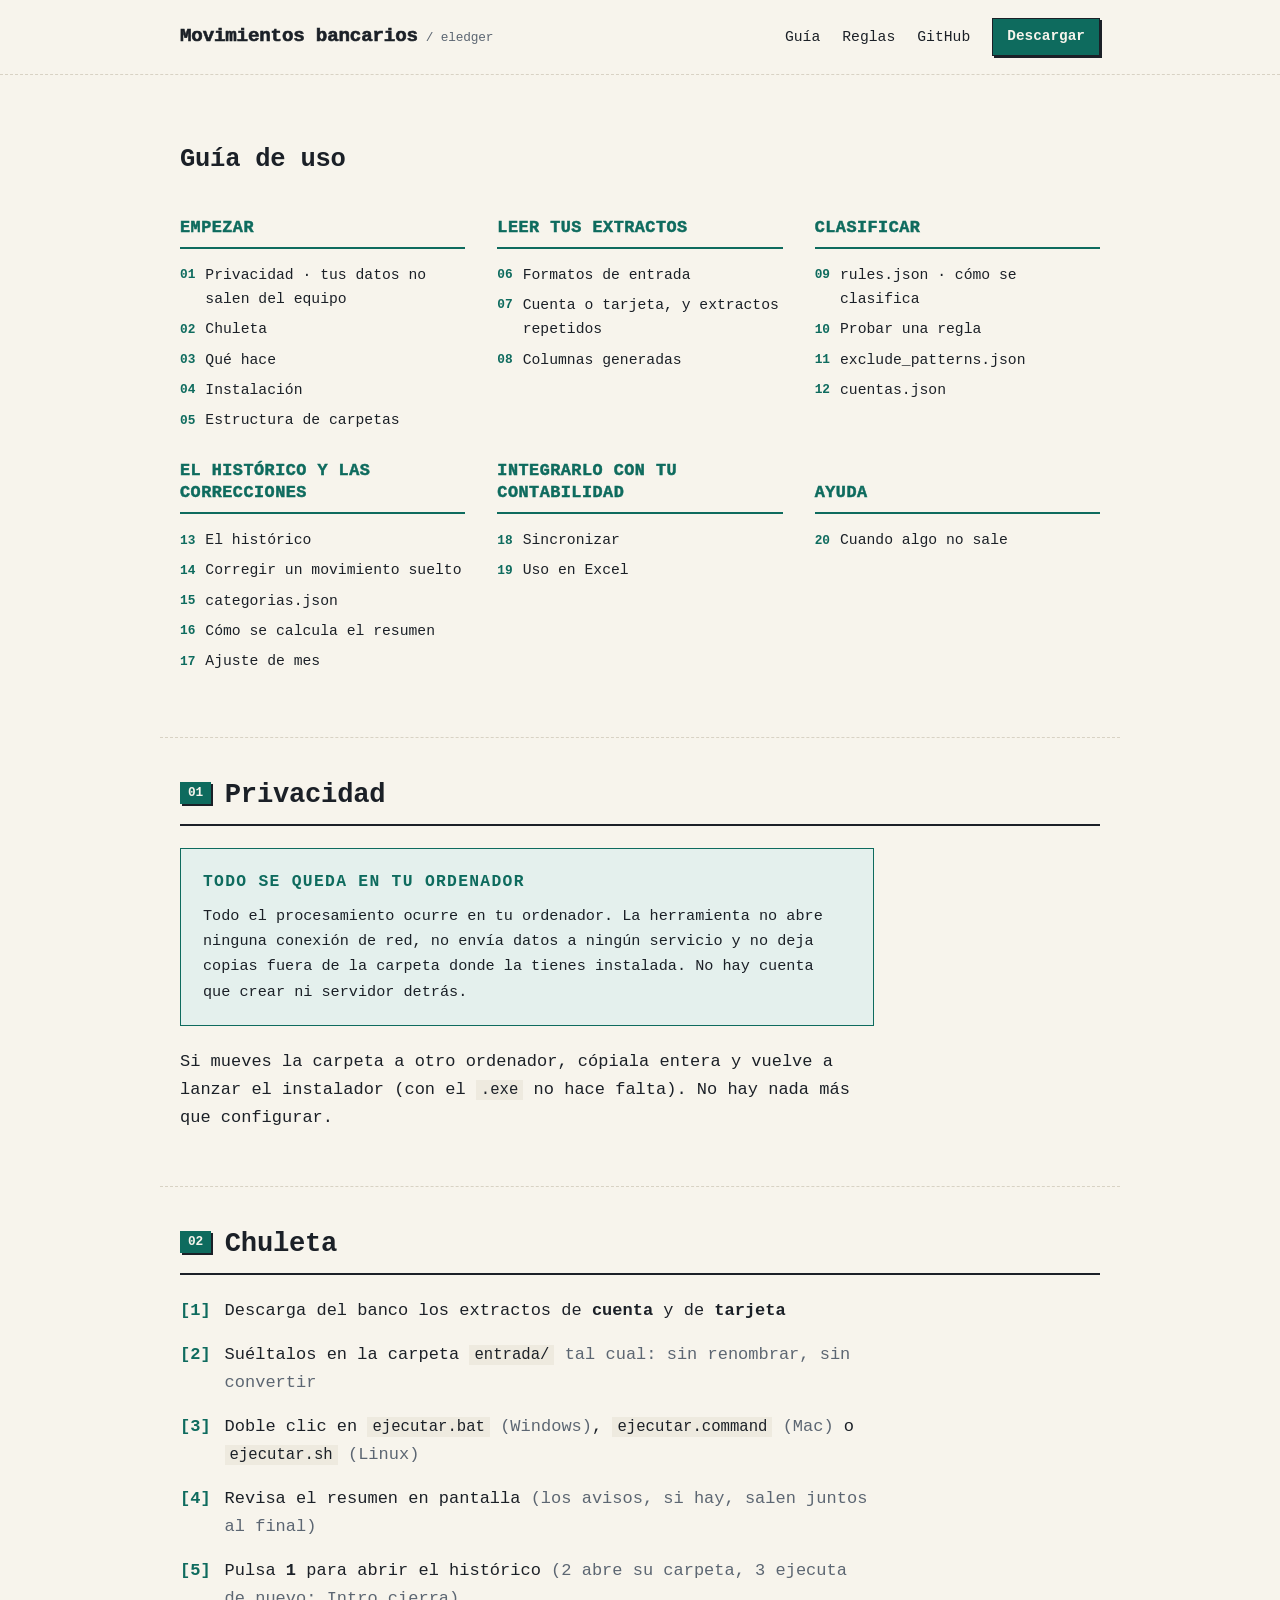
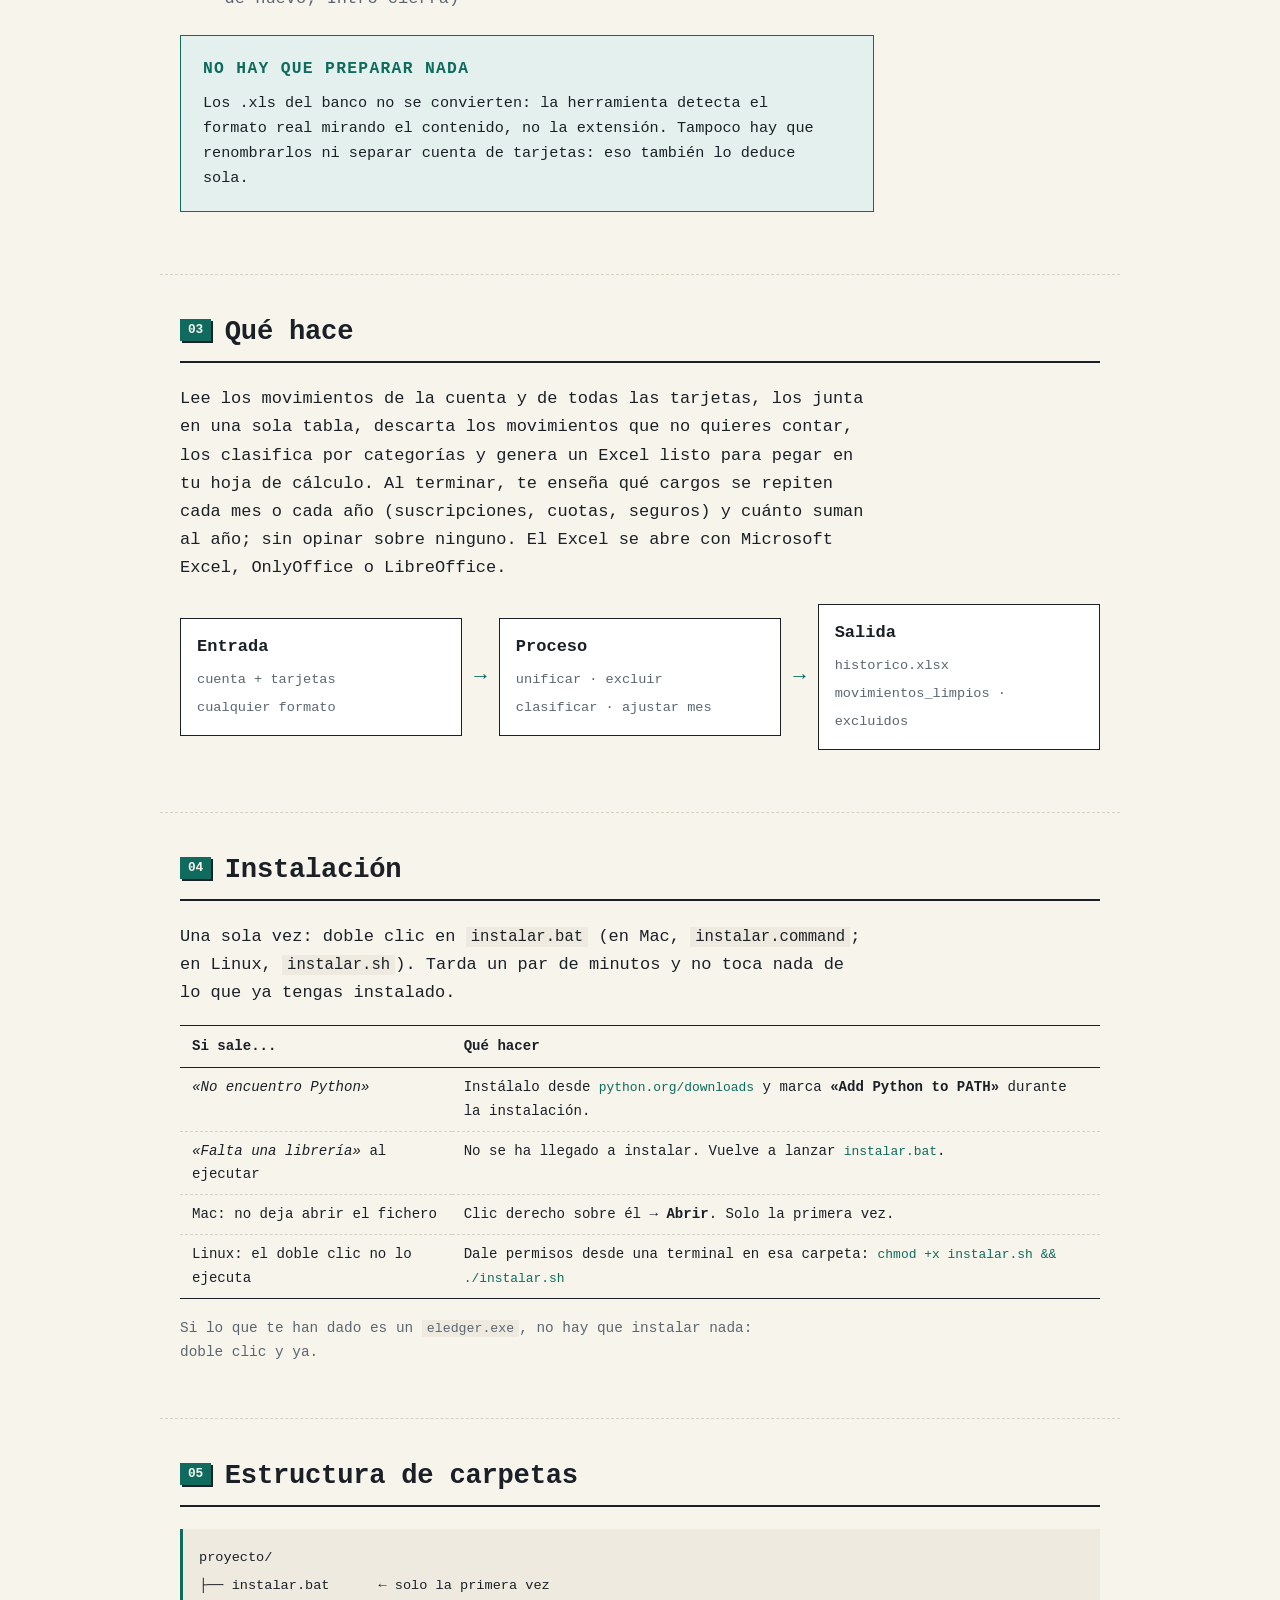
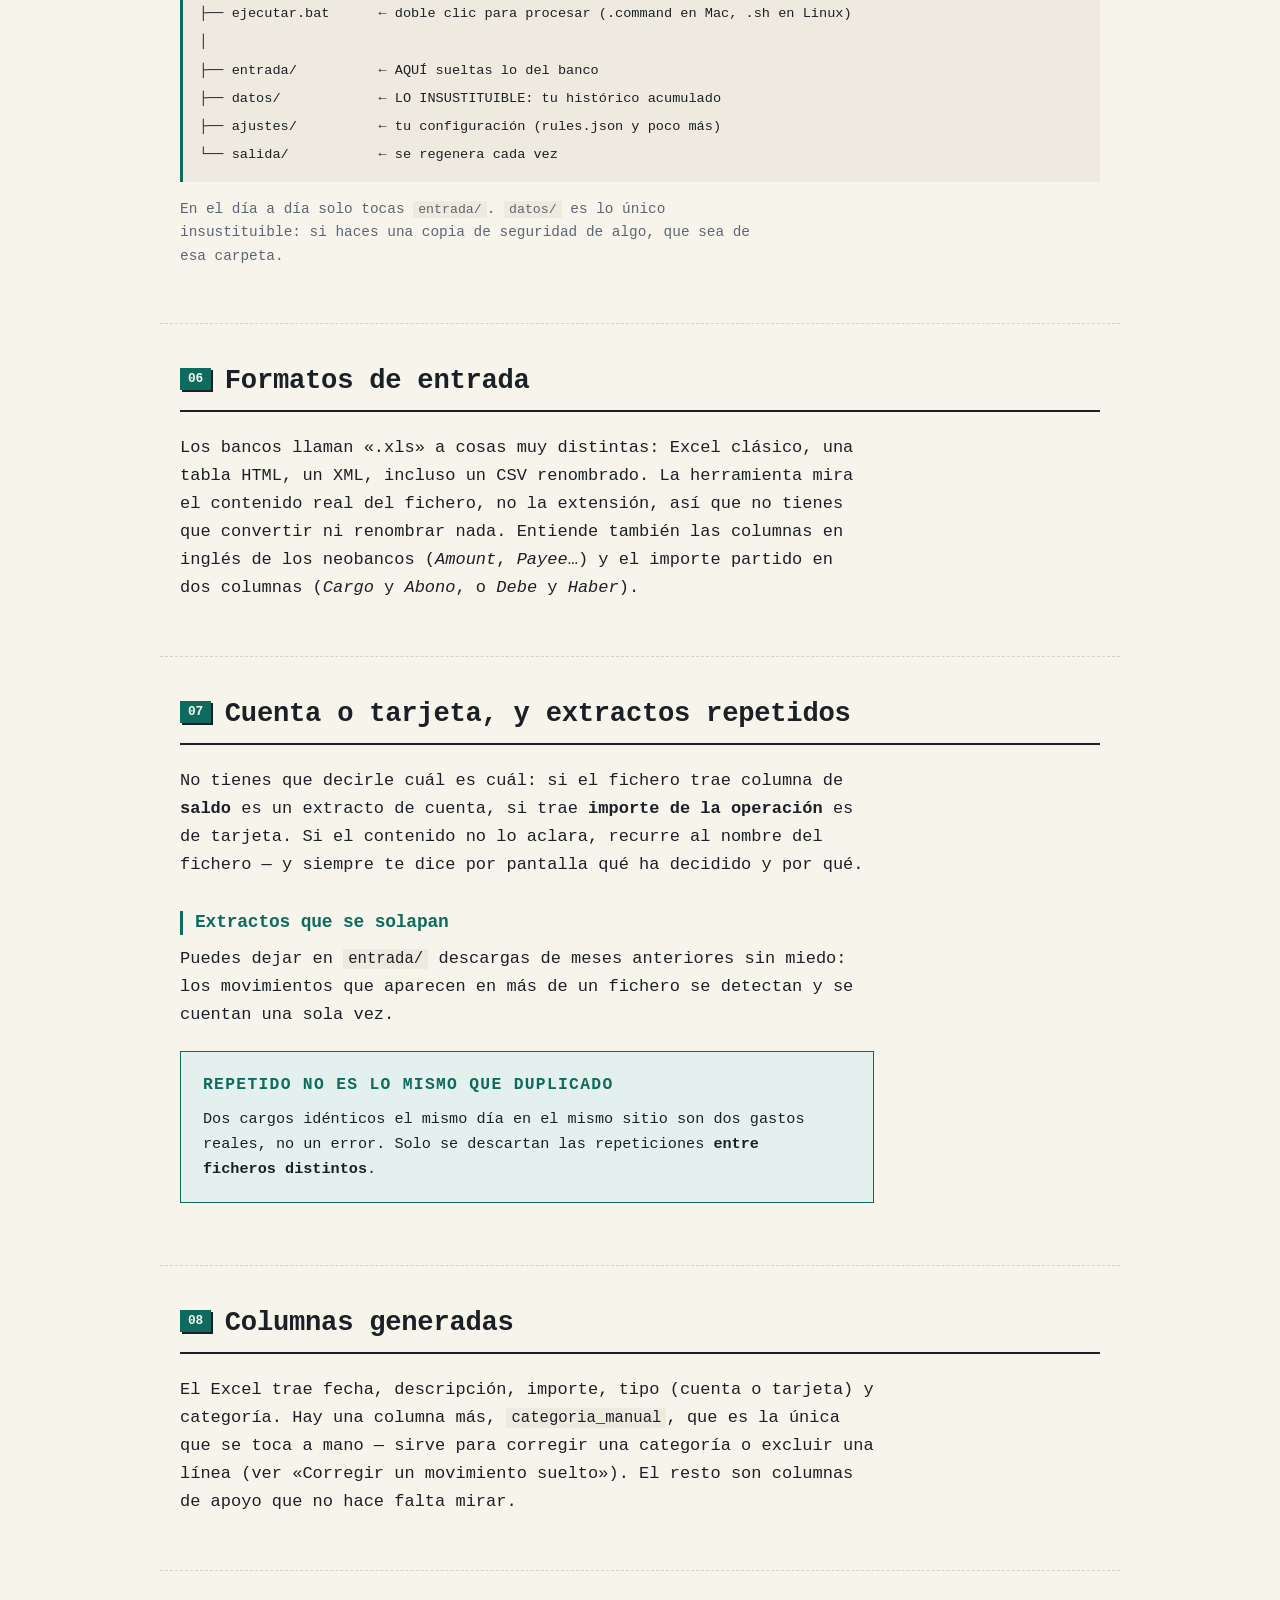
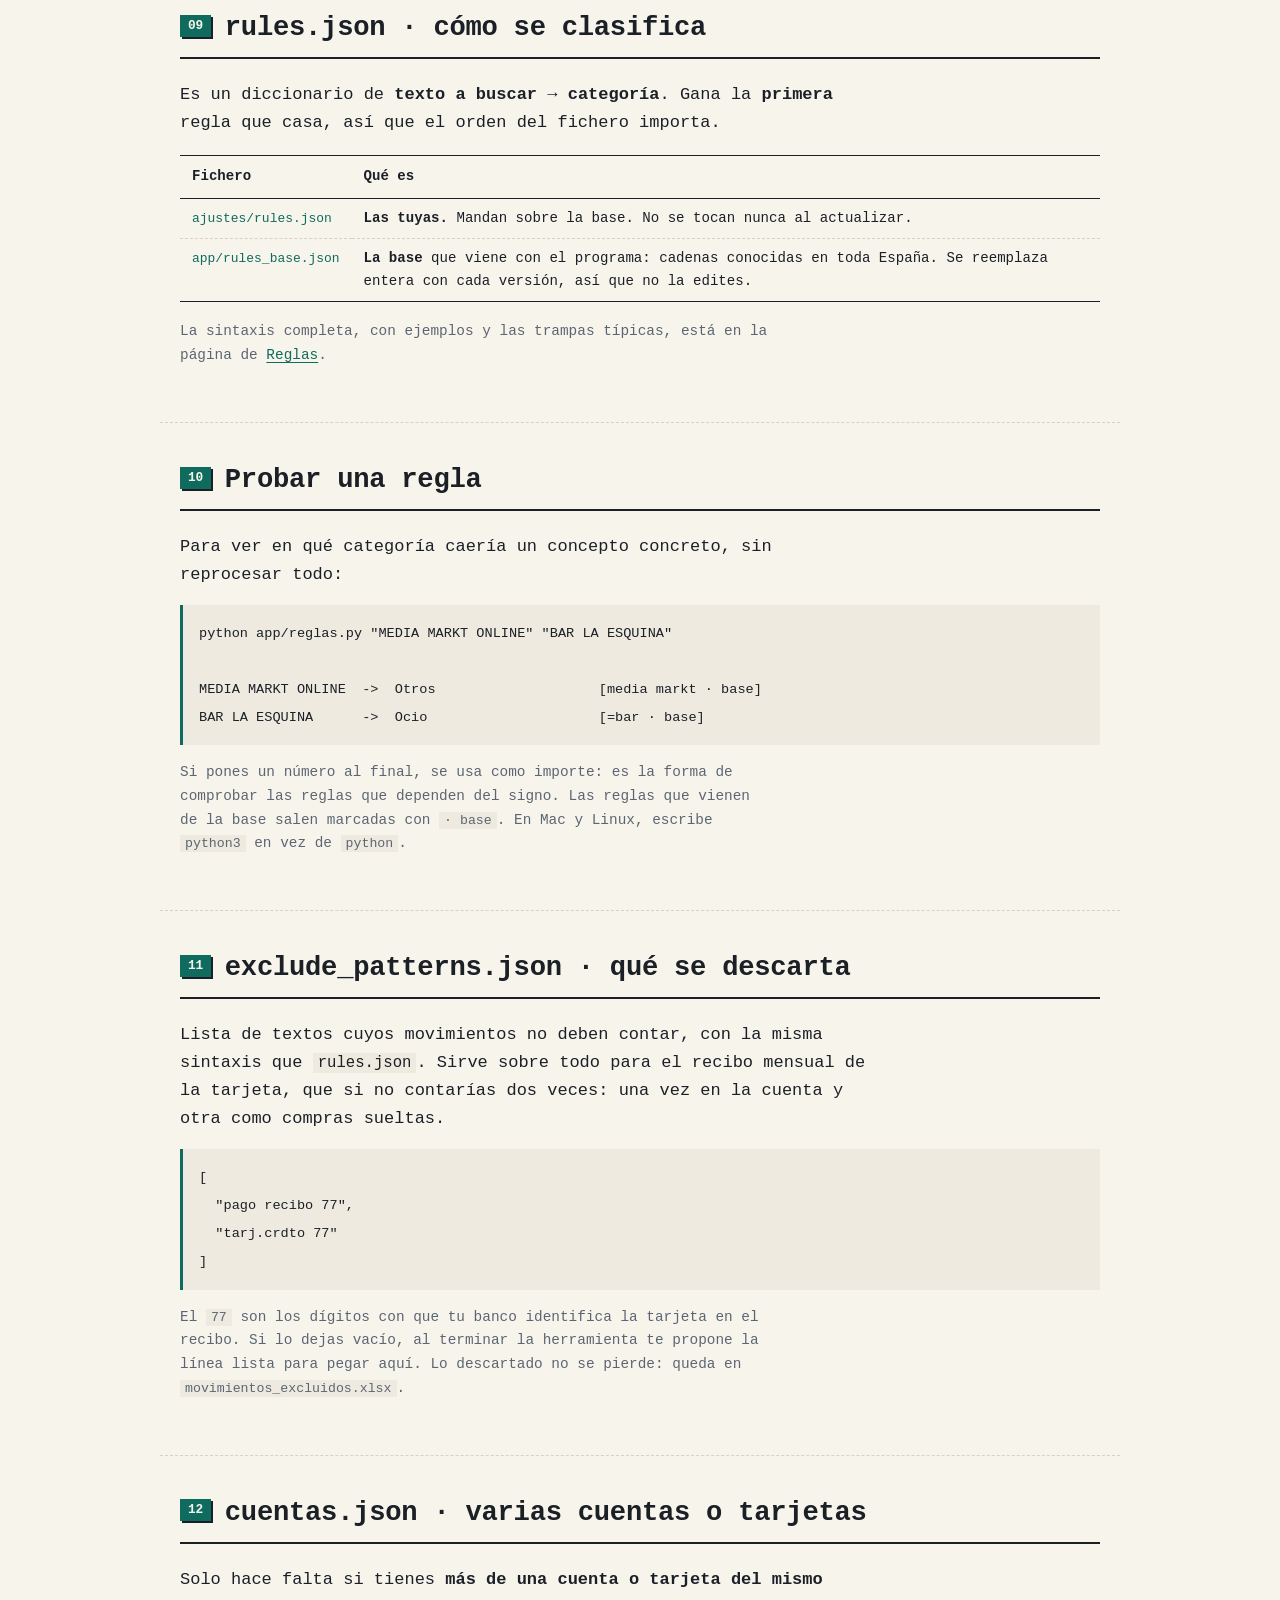
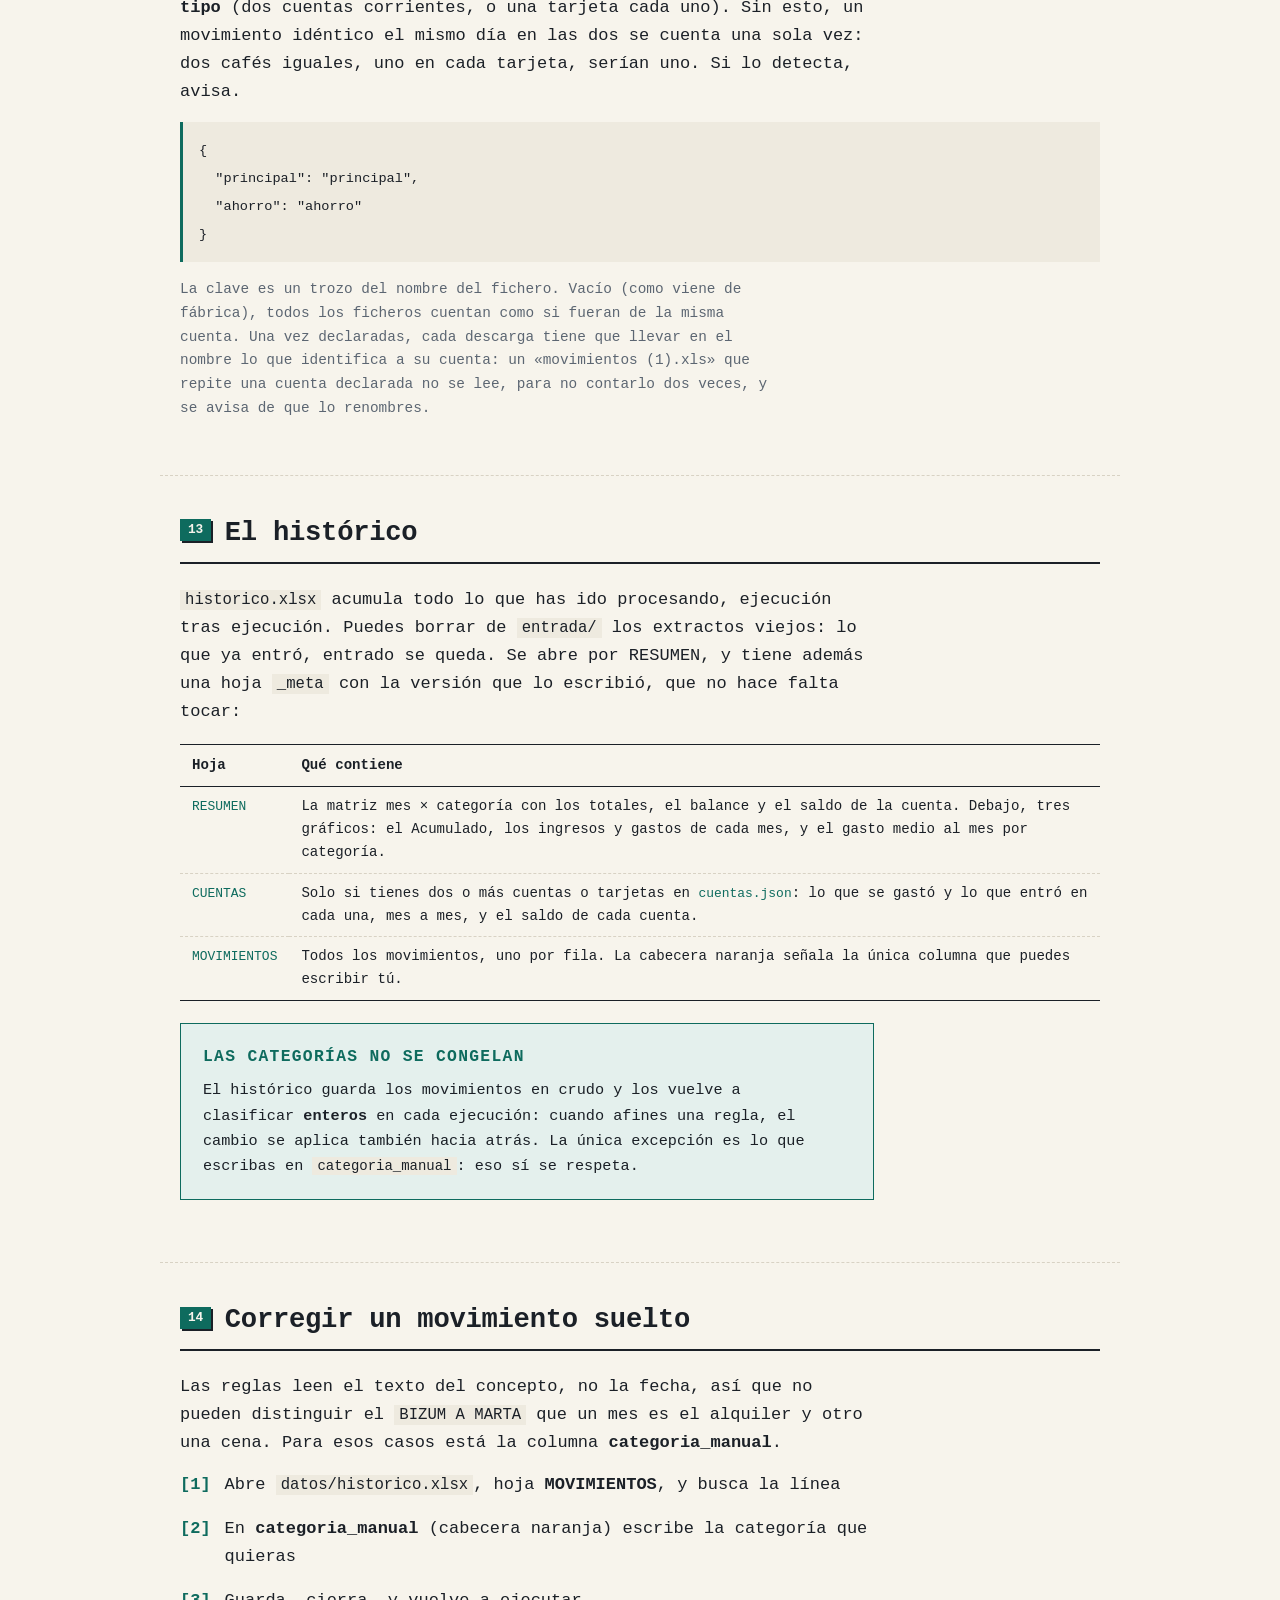
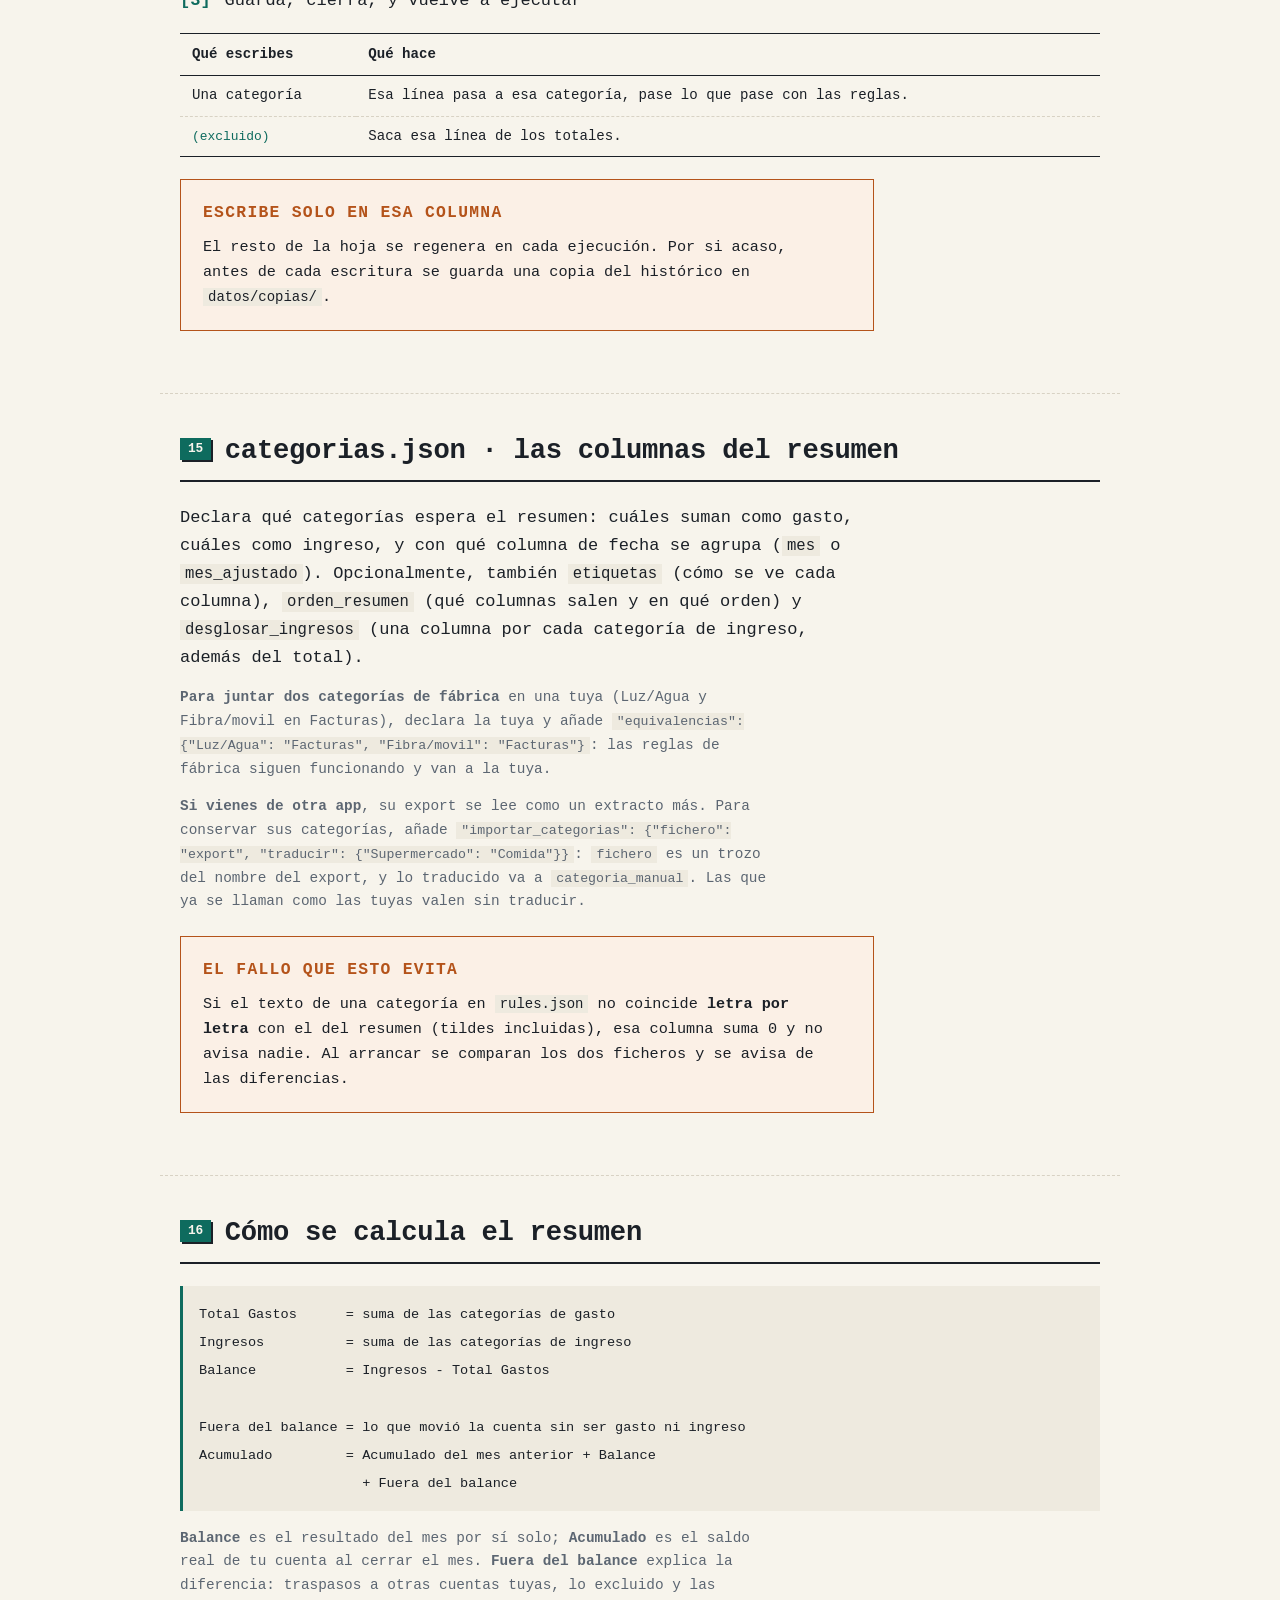
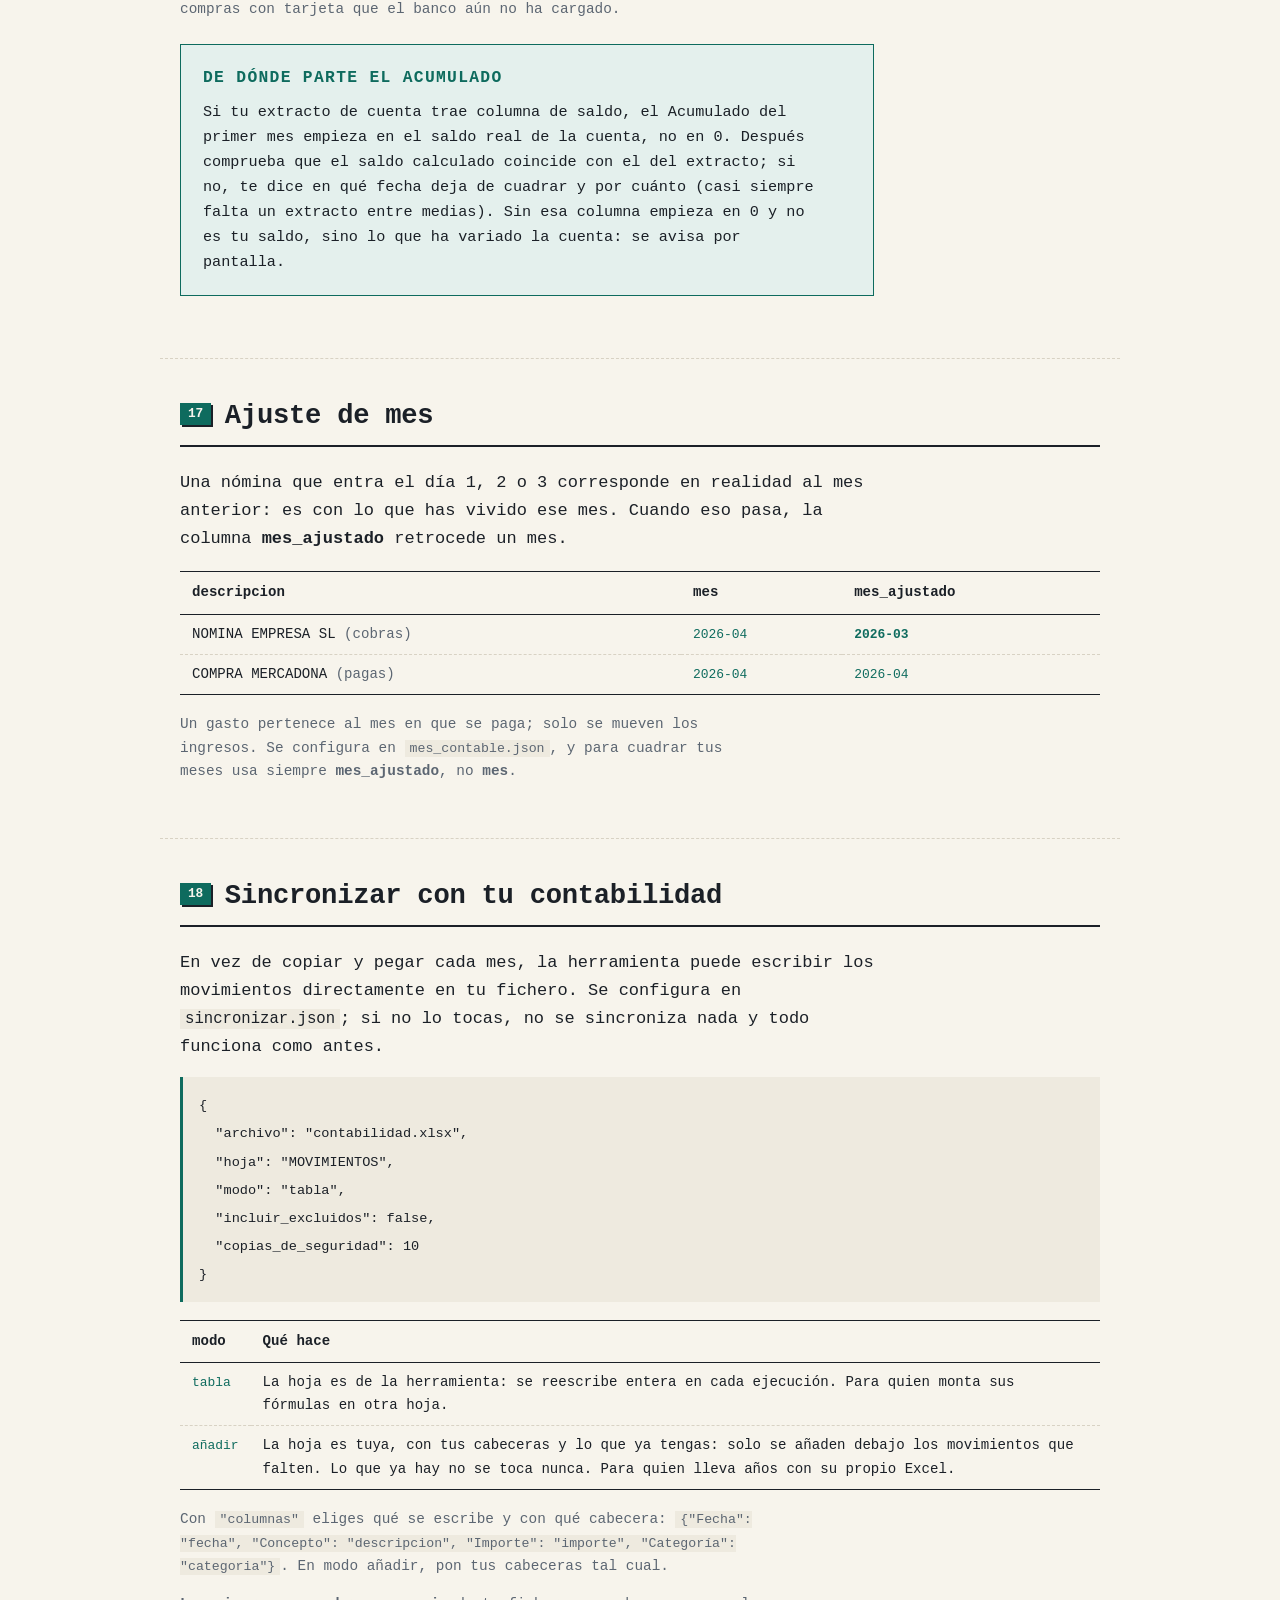
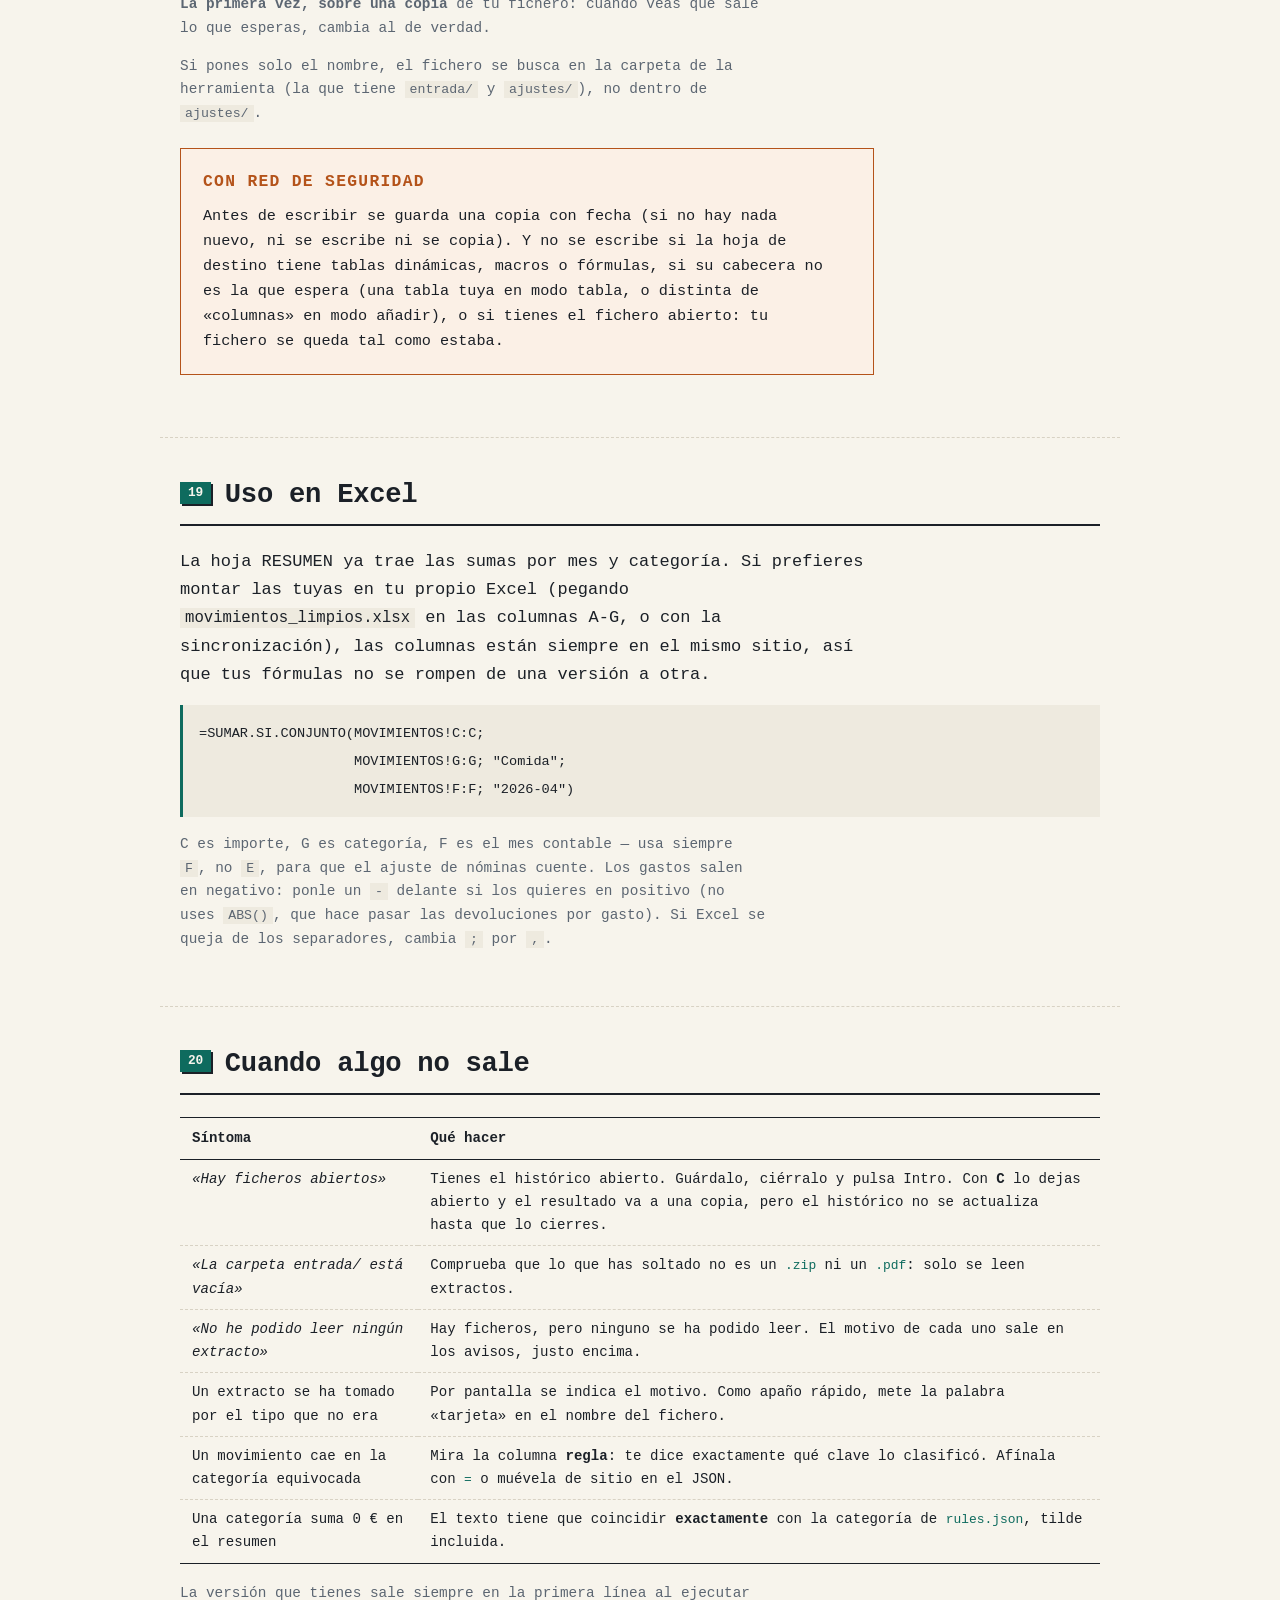
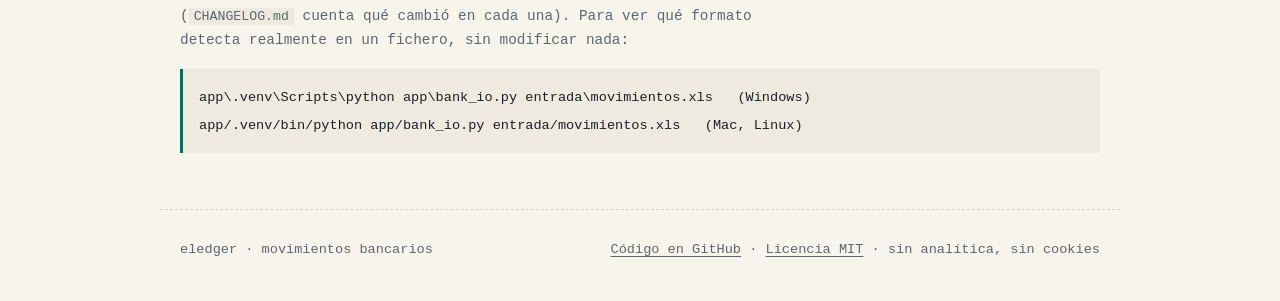
==== guia/index.html @ 863e003c "Guía y portada al día con la 2.14.0 - Guía: formatos (Cargo/Abono, columnas en inglés), cuentas.json" ====
<!doctype html>
<html lang="es">
<head>
<meta charset="utf-8">
<meta name="viewport" content="width=device-width, initial-scale=1">
<title>Guía · Movimientos bancarios</title>
<meta name="description" content="Guía de uso de Movimientos bancarios: instalación, cómo se clasifica, el histórico, y solución de problemas.">
<link rel="stylesheet" href="../assets/estilos.css">
</head>
<body>

<header class="cabecera">
  <nav class="nav contenedor">
    <a class="marca" href="../">Movimientos bancarios<small>eledger</small></a>
    <div class="enlaces">
      <a href="./">Guía</a>
      <a href="../reglas.html">Reglas</a>
      <a href="https://github.com/ulmoexp/eledger">GitHub</a>
      <a class="boton" href="https://github.com/ulmoexp/eledger/releases/latest">Descargar</a>
    </div>
  </nav>
</header>

<main>

<section class="contenedor" id="indice">
  <h1>Guía de uso</h1>
  <div class="indice-guia">
    <div class="grupo-indice">
      <h3>Empezar</h3>
      <ul>
        <li><a href="#privacidad">Privacidad · tus datos no salen del equipo</a></li>
        <li><a href="#chuleta">Chuleta</a></li>
        <li><a href="#que-hace">Qué hace</a></li>
        <li><a href="#instalacion">Instalación</a></li>
        <li><a href="#estructura-de-carpetas">Estructura de carpetas</a></li>
      </ul>
    </div>
    <div class="grupo-indice">
      <h3>Leer tus extractos</h3>
      <ul>
        <li><a href="#formatos-de-entrada">Formatos de entrada</a></li>
        <li><a href="#cuenta-o-tarjeta">Cuenta o tarjeta, y extractos repetidos</a></li>
        <li><a href="#columnas-generadas">Columnas generadas</a></li>
      </ul>
    </div>
    <div class="grupo-indice">
      <h3>Clasificar</h3>
      <ul>
        <li><a href="#rules-json">rules.json · cómo se clasifica</a></li>
        <li><a href="#probar-una-regla">Probar una regla</a></li>
        <li><a href="#exclude-patterns-json">exclude_patterns.json</a></li>
        <li><a href="#cuentas-json">cuentas.json</a></li>
      </ul>
    </div>
    <div class="grupo-indice">
      <h3>El histórico y las correcciones</h3>
      <ul>
        <li><a href="#el-historico">El histórico</a></li>
        <li><a href="#corregir-un-movimiento">Corregir un movimiento suelto</a></li>
        <li><a href="#categorias-json">categorias.json</a></li>
        <li><a href="#como-se-calcula-el-resumen">Cómo se calcula el resumen</a></li>
        <li><a href="#ajuste-de-mes">Ajuste de mes</a></li>
      </ul>
    </div>
    <div class="grupo-indice">
      <h3>Integrarlo con tu contabilidad</h3>
      <ul>
        <li><a href="#sincronizar">Sincronizar</a></li>
        <li><a href="#uso-en-excel">Uso en Excel</a></li>
      </ul>
    </div>
    <div class="grupo-indice">
      <h3>Ayuda</h3>
      <ul>
        <li><a href="#cuando-algo-no-sale">Cuando algo no sale</a></li>
      </ul>
    </div>
  </div>
</section>

<section class="contenedor seccion-guia" id="privacidad">
  <h2>Privacidad</h2>
  <div class="aviso">
    <h3>Todo se queda en tu ordenador</h3>
    <p>Todo el procesamiento ocurre en tu ordenador. La herramienta no abre
      ninguna conexión de red, no envía datos a ningún servicio y no deja
      copias fuera de la carpeta donde la tienes instalada. No hay cuenta que
      crear ni servidor detrás.</p>
  </div>
  <p>Si mueves la carpeta a otro ordenador, cópiala entera y vuelve a lanzar
    el instalador (con el <code>.exe</code> no hace falta). No hay nada más
    que configurar.</p>
</section>

<section class="contenedor seccion-guia" id="chuleta">
  <h2>Chuleta</h2>
  <ol class="pasos">
    <li><span>Descarga del banco los extractos de <strong>cuenta</strong> y de <strong>tarjeta</strong></span></li>
    <li><span>Suéltalos en la carpeta <code>entrada/</code> <span class="mut">tal cual: sin renombrar, sin convertir</span></span></li>
    <li><span>Doble clic en <code>ejecutar.bat</code> <span class="mut">(Windows)</span>, <code>ejecutar.command</code> <span class="mut">(Mac)</span> o <code>ejecutar.sh</code> <span class="mut">(Linux)</span></span></li>
    <li><span>Revisa el resumen en pantalla <span class="mut">(los avisos, si hay, salen juntos al final)</span></span></li>
    <li><span>Pulsa <strong>1</strong> para abrir el histórico <span class="mut">(2 abre su carpeta, 3 ejecuta de nuevo; Intro cierra)</span></span></li>
  </ol>
  <div class="aviso">
    <h3>No hay que preparar nada</h3>
    <p>Los .xls del banco no se convierten: la herramienta detecta el formato
      real mirando el contenido, no la extensión. Tampoco hay que renombrarlos
      ni separar cuenta de tarjetas: eso también lo deduce sola.</p>
  </div>
</section>

<section class="contenedor seccion-guia" id="que-hace">
  <h2>Qué hace</h2>
  <p>Lee los movimientos de la cuenta y de todas las tarjetas, los junta en
    una sola tabla, descarta los movimientos que no quieres contar, los
    clasifica por categorías y genera un Excel listo para pegar en tu hoja de
    cálculo. Al terminar, te enseña qué cargos se repiten cada mes o cada año
    (suscripciones, cuotas, seguros) y cuánto suman al año; sin opinar sobre
    ninguno. El Excel se abre con Microsoft Excel, OnlyOffice o LibreOffice.</p>
  <div class="flujo">
    <div class="paso-flujo"><strong>Entrada</strong><span>cuenta + tarjetas<br>cualquier formato</span></div>
    <div class="flecha">→</div>
    <div class="paso-flujo"><strong>Proceso</strong><span>unificar · excluir<br>clasificar · ajustar mes</span></div>
    <div class="flecha">→</div>
    <div class="paso-flujo"><strong>Salida</strong><span>historico.xlsx<br>movimientos_limpios · excluidos</span></div>
  </div>
</section>

<section class="contenedor seccion-guia" id="instalacion">
  <h2>Instalación</h2>
  <p>Una sola vez: doble clic en <code>instalar.bat</code> (en Mac,
    <code>instalar.command</code>; en Linux, <code>instalar.sh</code>). Tarda
    un par de minutos y no toca nada de lo que ya tengas instalado.</p>
  <div class="tabla-guia-scroll">
  <table class="tabla-guia">
    <thead><tr><th>Si sale...</th><th>Qué hacer</th></tr></thead>
    <tbody>
      <tr>
        <td><em>«No encuentro Python»</em></td>
        <td>Instálalo desde <code>python.org/downloads</code> y marca
          <strong>«Add Python to PATH»</strong> durante la instalación.</td>
      </tr>
      <tr>
        <td><em>«Falta una librería»</em> al ejecutar</td>
        <td>No se ha llegado a instalar. Vuelve a lanzar
          <code>instalar.bat</code>.</td>
      </tr>
      <tr>
        <td>Mac: no deja abrir el fichero</td>
        <td>Clic derecho sobre él → <strong>Abrir</strong>. Solo la primera
          vez.</td>
      </tr>
      <tr>
        <td>Linux: el doble clic no lo ejecuta</td>
        <td>Dale permisos desde una terminal en esa carpeta:
          <code>chmod +x instalar.sh && ./instalar.sh</code></td>
      </tr>
    </tbody>
  </table>
  </div>
  <p class="pmini">Si lo que te han dado es un <code>eledger.exe</code>,
    no hay que instalar nada: doble clic y ya.</p>
</section>

<section class="contenedor seccion-guia" id="estructura-de-carpetas">
  <h2>Estructura de carpetas</h2>
  <pre class="codigo"><code>proyecto/
├── instalar.bat      ← solo la primera vez
├── ejecutar.bat      ← doble clic para procesar (.command en Mac, .sh en Linux)
│
├── entrada/          ← AQUÍ sueltas lo del banco
├── datos/            ← LO INSUSTITUIBLE: tu histórico acumulado
├── ajustes/          ← tu configuración (rules.json y poco más)
└── salida/           ← se regenera cada vez</code></pre>
  <p class="pmini">En el día a día solo tocas <code>entrada/</code>.
    <code>datos/</code> es lo único insustituible: si haces una copia de
    seguridad de algo, que sea de esa carpeta.</p>
</section>

<section class="contenedor seccion-guia" id="formatos-de-entrada">
  <h2>Formatos de entrada</h2>
  <p>Los bancos llaman «.xls» a cosas muy distintas: Excel clásico, una tabla
    HTML, un XML, incluso un CSV renombrado. La herramienta mira el contenido
    real del fichero, no la extensión, así que no tienes que convertir ni
    renombrar nada. Entiende también las columnas en inglés de los neobancos
    (<em>Amount</em>, <em>Payee</em>…) y el importe partido en dos columnas
    (<em>Cargo</em> y <em>Abono</em>, o <em>Debe</em> y <em>Haber</em>).</p>
</section>

<section class="contenedor seccion-guia" id="cuenta-o-tarjeta">
  <h2>Cuenta o tarjeta, y extractos repetidos</h2>
  <p>No tienes que decirle cuál es cuál: si el fichero trae columna de
    <strong>saldo</strong> es un extracto de cuenta, si trae <strong>importe
    de la operación</strong> es de tarjeta. Si el contenido no lo aclara,
    recurre al nombre del fichero — y siempre te dice por pantalla qué ha
    decidido y por qué.</p>
  <h3>Extractos que se solapan</h3>
  <p>Puedes dejar en <code>entrada/</code> descargas de meses anteriores sin
    miedo: los movimientos que aparecen en más de un fichero se detectan y se
    cuentan una sola vez.</p>
  <div class="aviso">
    <h3>Repetido no es lo mismo que duplicado</h3>
    <p>Dos cargos idénticos el mismo día en el mismo sitio son dos gastos
      reales, no un error. Solo se descartan las repeticiones <strong>entre
      ficheros distintos</strong>.</p>
  </div>
</section>

<section class="contenedor seccion-guia" id="columnas-generadas">
  <h2>Columnas generadas</h2>
  <p>El Excel trae fecha, descripción, importe, tipo (cuenta o tarjeta) y
    categoría. Hay una columna más, <code>categoria_manual</code>, que es la
    única que se toca a mano — sirve para corregir una categoría o excluir
    una línea (ver «Corregir un movimiento suelto»). El resto son columnas de
    apoyo que no hace falta mirar.</p>
</section>

<section class="contenedor seccion-guia" id="rules-json">
  <h2>rules.json · cómo se clasifica</h2>
  <p>Es un diccionario de <strong>texto a buscar → categoría</strong>. Gana
    la <strong>primera</strong> regla que casa, así que el orden del fichero
    importa.</p>
  <div class="tabla-guia-scroll">
  <table class="tabla-guia">
    <thead><tr><th>Fichero</th><th>Qué es</th></tr></thead>
    <tbody>
      <tr><td><code>ajustes/rules.json</code></td><td><strong>Las tuyas.</strong> Mandan sobre la base. No se tocan nunca al actualizar.</td></tr>
      <tr><td><code>app/rules_base.json</code></td><td><strong>La base</strong> que viene con el programa: cadenas conocidas en toda España. Se reemplaza entera con cada versión, así que no la edites.</td></tr>
    </tbody>
  </table>
  </div>
  <p class="pmini">La sintaxis completa, con ejemplos y las trampas típicas,
    está en la página de <a href="../reglas.html">Reglas</a>.</p>
</section>

<section class="contenedor seccion-guia" id="probar-una-regla">
  <h2>Probar una regla</h2>
  <p>Para ver en qué categoría caería un concepto concreto, sin reprocesar
    todo:</p>
  <pre class="codigo"><code>python app/reglas.py "MEDIA MARKT ONLINE" "BAR LA ESQUINA"

MEDIA MARKT ONLINE  ->  Otros                    [media markt · base]
BAR LA ESQUINA      ->  Ocio                     [=bar · base]</code></pre>
  <p class="pmini">Si pones un número al final, se usa como importe: es la
    forma de comprobar las reglas que dependen del signo. Las reglas que
    vienen de la base salen marcadas con <code>· base</code>. En Mac y Linux,
    escribe <code>python3</code> en vez de <code>python</code>.</p>
</section>

<section class="contenedor seccion-guia" id="exclude-patterns-json">
  <h2>exclude_patterns.json · qué se descarta</h2>
  <p>Lista de textos cuyos movimientos no deben contar, con la misma sintaxis
    que <code>rules.json</code>. Sirve sobre todo para el recibo mensual de
    la tarjeta, que si no contarías dos veces: una vez en la cuenta y otra
    como compras sueltas.</p>
  <pre class="codigo"><code>[
  "pago recibo 77",
  "tarj.crdto 77"
]</code></pre>
  <p class="pmini">El <code>77</code> son los dígitos con que tu banco
    identifica la tarjeta en el recibo. Si lo dejas vacío, al terminar la
    herramienta te propone la línea lista para pegar aquí. Lo descartado no
    se pierde: queda en <code>movimientos_excluidos.xlsx</code>.</p>
</section>

<section class="contenedor seccion-guia" id="cuentas-json">
  <h2>cuentas.json · varias cuentas o tarjetas</h2>
  <p>Solo hace falta si tienes <strong>más de una cuenta o tarjeta del mismo
    tipo</strong> (dos cuentas corrientes, o una tarjeta cada uno). Sin esto,
    un movimiento idéntico el mismo día en las dos se cuenta una sola vez: dos
    cafés iguales, uno en cada tarjeta, serían uno. Si lo detecta, avisa.</p>
  <pre class="codigo"><code>{
  "principal": "principal",
  "ahorro": "ahorro"
}</code></pre>
  <p class="pmini">La clave es un trozo del nombre del fichero. Vacío (como
    viene de fábrica), todos los ficheros cuentan como si fueran de la misma
    cuenta. Una vez declaradas, cada descarga tiene que llevar en el nombre lo
    que identifica a su cuenta: un «movimientos (1).xls» que repite una cuenta
    declarada no se lee, para no contarlo dos veces, y se avisa de que lo
    renombres.</p>
</section>

<section class="contenedor seccion-guia" id="el-historico">
  <h2>El histórico</h2>
  <p><code>historico.xlsx</code> acumula todo lo que has ido procesando,
    ejecución tras ejecución. Puedes borrar de <code>entrada/</code> los
    extractos viejos: lo que ya entró, entrado se queda. Se abre por
    RESUMEN, y tiene además una hoja <code>_meta</code> con la versión que lo
    escribió, que no hace falta tocar:</p>
  <div class="tabla-guia-scroll">
  <table class="tabla-guia">
    <thead><tr><th>Hoja</th><th>Qué contiene</th></tr></thead>
    <tbody>
      <tr>
        <td><code>RESUMEN</code></td>
        <td>La matriz mes × categoría con los totales, el balance y el
          saldo de la cuenta. Debajo, tres gráficos: el Acumulado, los
          ingresos y gastos de cada mes, y el gasto medio al mes por
          categoría.</td>
      </tr>
      <tr>
        <td><code>CUENTAS</code></td>
        <td>Solo si tienes dos o más cuentas o tarjetas en
          <code>cuentas.json</code>: lo que se gastó y lo que entró en cada
          una, mes a mes, y el saldo de cada cuenta.</td>
      </tr>
      <tr>
        <td><code>MOVIMIENTOS</code></td>
        <td>Todos los movimientos, uno por fila. La cabecera naranja señala
          la única columna que puedes escribir tú.</td>
      </tr>
    </tbody>
  </table>
  </div>
  <div class="aviso">
    <h3>Las categorías no se congelan</h3>
    <p>El histórico guarda los movimientos en crudo y los vuelve a
      clasificar <strong>enteros</strong> en cada ejecución: cuando afines
      una regla, el cambio se aplica también hacia atrás. La única excepción
      es lo que escribas en <code>categoria_manual</code>: eso sí se
      respeta.</p>
  </div>
</section>

<section class="contenedor seccion-guia" id="corregir-un-movimiento">
  <h2>Corregir un movimiento suelto</h2>
  <p>Las reglas leen el texto del concepto, no la fecha, así que no pueden
    distinguir el <code>BIZUM A MARTA</code> que un mes es el alquiler y otro
    una cena. Para esos casos está la columna <strong>categoria_manual</strong>.</p>
  <ol class="pasos">
    <li><span>Abre <code>datos/historico.xlsx</code>, hoja
      <strong>MOVIMIENTOS</strong>, y busca la línea</span></li>
    <li><span>En <strong>categoria_manual</strong> (cabecera naranja) escribe
      la categoría que quieras</span></li>
    <li><span>Guarda, cierra, y vuelve a ejecutar</span></li>
  </ol>
  <div class="tabla-guia-scroll">
  <table class="tabla-guia">
    <thead><tr><th>Qué escribes</th><th>Qué hace</th></tr></thead>
    <tbody>
      <tr><td>Una categoría</td><td>Esa línea pasa a esa categoría, pase lo que pase con las reglas.</td></tr>
      <tr><td><code>(excluido)</code></td><td>Saca esa línea de los totales.</td></tr>
    </tbody>
  </table>
  </div>
  <div class="aviso alerta">
    <h3>Escribe solo en esa columna</h3>
    <p>El resto de la hoja se regenera en cada ejecución. Por si acaso,
      antes de cada escritura se guarda una copia del histórico en
      <code>datos/copias/</code>.</p>
  </div>
</section>

<section class="contenedor seccion-guia" id="categorias-json">
  <h2>categorias.json · las columnas del resumen</h2>
  <p>Declara qué categorías espera el resumen: cuáles suman como gasto,
    cuáles como ingreso, y con qué columna de fecha se agrupa
    (<code>mes</code> o <code>mes_ajustado</code>). Opcionalmente, también
    <code>etiquetas</code> (cómo se ve cada columna),
    <code>orden_resumen</code> (qué columnas salen y en qué orden) y
    <code>desglosar_ingresos</code> (una columna por cada categoría de
    ingreso, además del total).</p>
  <p class="pmini"><strong>Para juntar dos categorías de fábrica</strong> en
    una tuya (Luz/Agua y Fibra/movil en Facturas), declara la tuya y añade
    <code>"equivalencias": {"Luz/Agua": "Facturas", "Fibra/movil":
    "Facturas"}</code>: las reglas de fábrica siguen funcionando y van a la
    tuya.</p>
  <p class="pmini"><strong>Si vienes de otra app</strong>, su export se lee
    como un extracto más. Para conservar sus categorías, añade
    <code>"importar_categorias": {"fichero": "export", "traducir":
    {"Supermercado": "Comida"}}</code>: <code>fichero</code> es un trozo del
    nombre del export, y lo traducido va a <code>categoria_manual</code>. Las
    que ya se llaman como las tuyas valen sin traducir.</p>
  <div class="aviso alerta">
    <h3>El fallo que esto evita</h3>
    <p>Si el texto de una categoría en <code>rules.json</code> no coincide
      <strong>letra por letra</strong> con el del resumen (tildes incluidas),
      esa columna suma 0 y no avisa nadie. Al arrancar se comparan los dos
      ficheros y se avisa de las diferencias.</p>
  </div>
</section>

<section class="contenedor seccion-guia" id="como-se-calcula-el-resumen">
  <h2>Cómo se calcula el resumen</h2>
  <pre class="codigo"><code>Total Gastos      = suma de las categorías de gasto
Ingresos          = suma de las categorías de ingreso
Balance           = Ingresos - Total Gastos

Fuera del balance = lo que movió la cuenta sin ser gasto ni ingreso
Acumulado         = Acumulado del mes anterior + Balance
                    + Fuera del balance</code></pre>
  <p class="pmini"><strong>Balance</strong> es el resultado del mes por sí
    solo; <strong>Acumulado</strong> es el saldo real de tu cuenta al cerrar
    el mes. <strong>Fuera del balance</strong> explica la diferencia:
    traspasos a otras cuentas tuyas, lo excluido y las compras con tarjeta
    que el banco aún no ha cargado.</p>
  <div class="aviso">
    <h3>De dónde parte el Acumulado</h3>
    <p>Si tu extracto de cuenta trae columna de saldo, el Acumulado del
      primer mes empieza en el saldo real de la cuenta, no en 0. Después
      comprueba que el saldo calculado coincide con el del extracto; si no,
      te dice en qué fecha deja de cuadrar y por cuánto (casi siempre falta
      un extracto entre medias). Sin esa columna empieza en 0 y no es tu
      saldo, sino lo que ha variado la cuenta: se avisa por pantalla.</p>
  </div>
</section>

<section class="contenedor seccion-guia" id="ajuste-de-mes">
  <h2>Ajuste de mes</h2>
  <p>Una nómina que entra el día 1, 2 o 3 corresponde en realidad al mes
    anterior: es con lo que has vivido ese mes. Cuando eso pasa, la columna
    <strong>mes_ajustado</strong> retrocede un mes.</p>
  <div class="tabla-guia-scroll">
  <table class="tabla-guia">
    <thead><tr><th>descripcion</th><th>mes</th><th>mes_ajustado</th></tr></thead>
    <tbody>
      <tr><td>NOMINA EMPRESA SL <span class="mut">(cobras)</span></td><td><code>2026-04</code></td><td><code><strong>2026-03</strong></code></td></tr>
      <tr><td>COMPRA MERCADONA <span class="mut">(pagas)</span></td><td><code>2026-04</code></td><td><code>2026-04</code></td></tr>
    </tbody>
  </table>
  </div>
  <p class="pmini">Un gasto pertenece al mes en que se paga; solo se mueven
    los ingresos. Se configura en <code>mes_contable.json</code>, y para
    cuadrar tus meses usa siempre <strong>mes_ajustado</strong>, no
    <strong>mes</strong>.</p>
</section>

<section class="contenedor seccion-guia" id="sincronizar">
  <h2>Sincronizar con tu contabilidad</h2>
  <p>En vez de copiar y pegar cada mes, la herramienta puede escribir los
    movimientos directamente en tu fichero. Se configura en
    <code>sincronizar.json</code>; si no lo tocas, no se sincroniza nada y
    todo funciona como antes.</p>
  <pre class="codigo"><code>{
  "archivo": "contabilidad.xlsx",
  "hoja": "MOVIMIENTOS",
  "modo": "tabla",
  "incluir_excluidos": false,
  "copias_de_seguridad": 10
}</code></pre>
  <div class="tabla-guia-scroll">
  <table class="tabla-guia">
    <thead><tr><th>modo</th><th>Qué hace</th></tr></thead>
    <tbody>
      <tr>
        <td><code>tabla</code></td>
        <td>La hoja es de la herramienta: se reescribe entera en cada
          ejecución. Para quien monta sus fórmulas en otra hoja.</td>
      </tr>
      <tr>
        <td><code>añadir</code></td>
        <td>La hoja es tuya, con tus cabeceras y lo que ya tengas: solo se
          añaden debajo los movimientos que falten. Lo que ya hay no se toca
          nunca. Para quien lleva años con su propio Excel.</td>
      </tr>
    </tbody>
  </table>
  </div>
  <p class="pmini">Con <code>"columnas"</code> eliges qué se escribe y con
    qué cabecera: <code>{"Fecha": "fecha", "Concepto": "descripcion",
    "Importe": "importe", "Categoría": "categoria"}</code>. En modo añadir,
    pon tus cabeceras tal cual.</p>
  <p class="pmini"><strong>La primera vez, sobre una copia</strong> de tu
    fichero: cuando veas que sale lo que esperas, cambia al de verdad.</p>
  <p class="pmini">Si pones solo el nombre, el fichero se busca en la carpeta
    de la herramienta (la que tiene <code>entrada/</code> y
    <code>ajustes/</code>), no dentro de <code>ajustes/</code>.</p>
  <div class="aviso alerta">
    <h3>Con red de seguridad</h3>
    <p>Antes de escribir se guarda una copia con fecha (si no hay nada nuevo,
      ni se escribe ni se copia). Y no se escribe si la hoja de destino tiene
      tablas dinámicas, macros o fórmulas, si su cabecera no es la que
      espera (una tabla tuya en modo tabla, o distinta de «columnas» en modo
      añadir), o si tienes el fichero abierto: tu fichero se
      queda tal como estaba.</p>
  </div>
</section>

<section class="contenedor seccion-guia" id="uso-en-excel">
  <h2>Uso en Excel</h2>
  <p>La hoja RESUMEN ya trae las sumas por mes y categoría. Si prefieres
    montar las tuyas en tu propio Excel (pegando
    <code>movimientos_limpios.xlsx</code> en las columnas A-G, o con la
    sincronización), las columnas están siempre en el mismo sitio, así que
    tus fórmulas no se rompen de una versión a otra.</p>
  <pre class="codigo"><code>=SUMAR.SI.CONJUNTO(MOVIMIENTOS!C:C;
                   MOVIMIENTOS!G:G; "Comida";
                   MOVIMIENTOS!F:F; "2026-04")</code></pre>
  <p class="pmini">C es importe, G es categoría, F es el mes contable — usa
    siempre <code>F</code>, no <code>E</code>, para que el ajuste de nóminas
    cuente. Los gastos salen en negativo: ponle un <code>-</code> delante si
    los quieres en positivo (no uses <code>ABS()</code>, que hace pasar las
    devoluciones por gasto). Si Excel se queja de los separadores, cambia
    <code>;</code> por <code>,</code>.</p>
</section>

<section class="contenedor seccion-guia" id="cuando-algo-no-sale">
  <h2>Cuando algo no sale</h2>
  <div class="tabla-guia-scroll">
  <table class="tabla-guia">
    <thead><tr><th>Síntoma</th><th>Qué hacer</th></tr></thead>
    <tbody>
      <tr>
        <td><em>«Hay ficheros abiertos»</em></td>
        <td>Tienes el histórico abierto. Guárdalo, ciérralo y pulsa Intro.
          Con <strong>C</strong> lo dejas abierto y el resultado va a una
          copia, pero el histórico no se actualiza hasta que lo cierres.</td>
      </tr>
      <tr>
        <td><em>«La carpeta entrada/ está vacía»</em></td>
        <td>Comprueba que lo que has soltado no es un <code>.zip</code> ni un
          <code>.pdf</code>: solo se leen extractos.</td>
      </tr>
      <tr>
        <td><em>«No he podido leer ningún extracto»</em></td>
        <td>Hay ficheros, pero ninguno se ha podido leer. El motivo de cada
          uno sale en los avisos, justo encima.</td>
      </tr>
      <tr>
        <td>Un extracto se ha tomado por el tipo que no era</td>
        <td>Por pantalla se indica el motivo. Como apaño rápido, mete la
          palabra «tarjeta» en el nombre del fichero.</td>
      </tr>
      <tr>
        <td>Un movimiento cae en la categoría equivocada</td>
        <td>Mira la columna <strong>regla</strong>: te dice exactamente qué
          clave lo clasificó. Afínala con <code>=</code> o muévela de sitio
          en el JSON.</td>
      </tr>
      <tr>
        <td>Una categoría suma 0 € en el resumen</td>
        <td>El texto tiene que coincidir <strong>exactamente</strong> con la
          categoría de <code>rules.json</code>, tilde incluida.</td>
      </tr>
    </tbody>
  </table>
  </div>
  <p class="pmini">La versión que tienes sale siempre en la primera línea al
    ejecutar (<code>CHANGELOG.md</code> cuenta qué cambió en cada una). Para
    ver qué formato detecta realmente en un fichero, sin modificar nada:</p>
  <pre class="codigo"><code>app\.venv\Scripts\python app\bank_io.py entrada\movimientos.xls   (Windows)
app/.venv/bin/python app/bank_io.py entrada/movimientos.xls   (Mac, Linux)</code></pre>
</section>

</main>

<footer class="contenedor">
  <div class="filas">
    <span>eledger · movimientos bancarios</span>
    <span>
      <a href="https://github.com/ulmoexp/eledger">Código en GitHub</a>
      · <a href="https://github.com/ulmoexp/eledger/blob/master/LICENSE">Licencia MIT</a>
      · sin analítica, sin cookies
    </span>
  </div>
</footer>

</body>
</html>
---- assets/estilos.css ----
/* Movimientos bancarios (eledger) — hoja de estilos compartida.
   Estética de hoja mecanografiada: papel, tinta y una sola familia de
   máquina de escribir. Sin fuentes externas: la pila tira de lo que ya
   trae cada sistema (American Typewriter en Mac, Courier New en Windows,
   Nimbus Mono / Courier en Linux). El acento sigue siendo el de
   GUIA.pdf (app/build_guia.py) y el verde de las tablas el del Excel real
   (historico.guardar()), para que la web, la guía y el resultado que te
   llevas se vean como la misma cosa. */

:root {
  --tinta: #1B2027;
  --gris: #5C6672;
  --gris-cl: #9AA3AE;
  --acento: #0E6B5E;
  --acento-cl: #E4F0ED;
  --papel: #F7F4EC;
  --fondo: #EEEADF;
  --linea: #D8D2C4;
  --aviso: #B4531A;
  --aviso-cl: #FBF0E6;
  --cabecera-excel: #1F7A5C;
  --blanco: #FFFFFF;

  --fuente: "American Typewriter", "Courier Prime", "Courier New", Courier,
            "Nimbus Mono PS", "Nimbus Mono L", "Courier 10 Pitch",
            ui-monospace, monospace;
  --fuente-mono: var(--fuente);
  /* solo para las tablas que imitan el Excel: allí la gracia es que se
     parezca a lo que vas a abrir, no a la web */
  --fuente-hoja: ui-sans-serif, -apple-system, "Segoe UI", Roboto,
                 "Helvetica Neue", Arial, sans-serif;

  --ancho-max: 960px;
  --medida: 68ch;
}

* { box-sizing: border-box; }

html { scroll-behavior: smooth; }

body {
  margin: 0;
  font-family: var(--fuente);
  font-size: 17px;
  color: var(--tinta);
  background: var(--papel);
  line-height: 1.65;
  /* red de seguridad: un elemento suelto que no se encoja bien no debe
     poder abrir scroll horizontal de toda la página */
  overflow-x: hidden;
}

img { max-width: 100%; }

a {
  color: var(--acento);
  text-underline-offset: 3px;
  text-decoration-thickness: 1px;
}
a:hover { text-decoration-thickness: 2px; }

::selection { background: var(--acento); color: var(--papel); }

.contenedor,
.contenedor-ancho {
  max-width: var(--ancho-max);
  margin: 0 auto;
  /* solo horizontal: si no, pisaría el relleno vertical de <section> y del
     pie, que llevan esta misma clase */
  padding-inline: 20px;
}

/* --- cabecera / navegación --- */
.cabecera { border-bottom: 1px dashed var(--linea); }

.nav {
  display: flex;
  align-items: center;
  justify-content: space-between;
  gap: 12px 24px;
  padding: 18px 20px;
  flex-wrap: wrap;
}

.marca {
  font-weight: 700;
  font-size: 1.2rem;
  letter-spacing: -0.01em;
  /* mismo truco que en el índice de la guía: engorda la negrita fina de
     la máquina de escribir */
  -webkit-text-stroke: 0.6px currentColor;
  color: var(--tinta);
  text-decoration: none;
  white-space: nowrap;
}

.marca small {
  font-weight: 400;
  -webkit-text-stroke: 0;
  font-size: 0.8rem;
  color: var(--gris);
  margin-left: 8px;
}
.marca small::before { content: "/ "; }

.enlaces {
  display: flex;
  align-items: center;
  gap: 22px;
  flex-wrap: wrap;
  font-size: 0.92rem;
}

.enlaces a { color: var(--tinta); text-decoration: none; }
.enlaces a:hover { color: var(--acento); text-decoration: underline; }

.enlaces .boton { padding: 6px 14px; font-size: 0.9rem; box-shadow: 2px 2px 0 var(--tinta); }

/* botones como teclas: rectángulo seco con una sombra dura, sin degradados */
.boton,
.boton-secundario {
  display: inline-block;
  font-family: var(--fuente);
  font-weight: 700;
  padding: 11px 22px;
  text-decoration: none !important;
  border: 1.5px solid var(--tinta);
  box-shadow: 3px 3px 0 var(--tinta);
  transition: transform 0.08s, box-shadow 0.08s;
}
.boton { background: var(--acento); color: var(--papel) !important; }
.boton-secundario { background: transparent; color: var(--tinta) !important; }
.boton:hover,
.boton-secundario:hover { transform: translate(2px, 2px); box-shadow: 1px 1px 0 var(--tinta); }

/* --- secciones --- */
section { padding: 64px 0; }
section + section { border-top: 1px dashed var(--linea); }

h1, h2, h3 { font-weight: 700; letter-spacing: -0.01em; }

h2 {
  font-size: 1.45rem;
  line-height: 1.25;
  margin: 0 0 10px;
  color: var(--tinta);
}
h2::before { content: "§ "; color: var(--acento); font-weight: 400; }

h2 + p.entradilla,
p.entradilla {
  color: var(--gris);
  margin-top: 0;
  margin-bottom: 32px;
  max-width: var(--medida);
}

/* --- portada: titular + escena --- */
.hero {
  display: grid;
  grid-template-columns: minmax(0, 1fr) minmax(0, 1fr);
  grid-template-areas:
    "texto escena"
    "privacidad escena";
  grid-template-rows: auto 1fr;
  gap: 32px 56px;
  padding-top: 56px;
  padding-bottom: 64px;
}
.hero-texto { grid-area: texto; }
.hero .aviso { grid-area: privacidad; align-self: start; }
.hero .escena-marco { grid-area: escena; }

.antetitulo {
  display: inline-block;
  font-size: 0.82rem;
  color: var(--gris);
  letter-spacing: 0.08em;
  text-transform: uppercase;
  margin-bottom: 18px;
}

.hero h1 {
  font-size: clamp(1.7rem, 3.2vw, 2.2rem);
  line-height: 1.18;
  margin: 0 0 20px;
}
/* el cursor de la máquina, parpadeando al final del titular */
.cursor {
  display: inline-block;
  width: 0.55em;
  height: 1em;
  margin-left: 0.12em;
  vertical-align: -0.12em;
  background: var(--acento);
  animation: parpadeo 1.1s steps(1) infinite;
}
@keyframes parpadeo { 50% { opacity: 0; } }

.hero p.sub {
  font-size: 1.02rem;
  color: var(--gris);
  max-width: 52ch;
  margin: 0 0 30px;
}
.hero .cta {
  display: flex;
  gap: 18px;
  flex-wrap: wrap;
}

/* --- aviso de privacidad --- */
.aviso {
  border: 1.5px solid var(--acento);
  background: var(--acento-cl);
  padding: 20px 22px;
  max-width: 720px;
  margin: 0 auto;
}
.aviso h3 {
  margin: 0 0 8px;
  color: var(--acento);
  font-size: 0.9rem;
  letter-spacing: 0.08em;
  text-transform: uppercase;
}
.aviso p { margin: 0; color: var(--tinta); font-size: 0.95rem; }

/* variante naranja, para los avisos de "cuidado con esto" (la mayoría de
   los de la guía) frente a los verdes de "esto ya está resuelto" */
.aviso.alerta { background: var(--aviso-cl); border-color: var(--aviso); }
.aviso.alerta h3 { color: var(--aviso); }

/* --- lista de qué hace: sin cajas, renglones separados por rayas --- */
.rejilla {
  margin-top: 28px;
  display: grid;
  grid-template-columns: repeat(2, minmax(0, 1fr));
  gap: 0 48px;
}
.tarjeta {
  border-top: 1px dashed var(--linea);
  padding: 22px 0 24px;
  display: grid;
  grid-template-columns: auto minmax(0, 1fr);
  column-gap: 16px;
  align-content: start;
}
/* icono de trazo, en un cuadradito con la misma sombra dura que los
   botones: visual, pero del mismo papel y la misma tinta que el resto */
.tarjeta .icono {
  grid-row: span 2;
  width: 38px;
  height: 38px;
  padding: 7px;
  color: var(--acento);
  background: var(--blanco);
  border: 1.5px solid var(--tinta);
  box-shadow: 2px 2px 0 var(--tinta);
}
.tarjeta.destacada .icono { width: 46px; height: 46px; padding: 9px; background: var(--acento-cl); }
/* la función que más distingue a la herramienta: a lo ancho, delante del
   resto, con la raya del acento para que se lea primero */
.tarjeta.destacada {
  grid-column: 1 / -1;
  border-top: 0;
  border-left: 3px solid var(--acento);
  padding: 4px 0 4px 22px;
  margin-bottom: 26px;
}
.tarjeta.destacada h3 { font-size: 1.15rem; }
.tarjeta.destacada p { max-width: var(--medida); color: var(--tinta); }
.tarjeta h3 { margin: 0 0 8px; font-size: 1rem; }
.tarjeta p { margin: 0; color: var(--gris); font-size: 0.93rem; }

/* --- vista previa (mockup del Excel) --- */
.previa-titulo { text-align: left; }
.previa-etiqueta {
  display: block;
  color: var(--gris);
  font-size: 0.88rem;
  margin-bottom: 28px;
  max-width: var(--medida);
}
.hoja-excel {
  border: 1.5px solid var(--tinta);
  background: var(--blanco);
  margin-bottom: 28px;
  box-shadow: 4px 4px 0 var(--linea);
}
.hoja-excel .rotulo {
  background: var(--papel);
  padding: 8px 14px;
  font-size: 0.8rem;
  color: var(--gris);
  border-bottom: 1.5px solid var(--tinta);
}
.hoja-excel table {
  width: 100%;
  border-collapse: collapse;
  font-family: var(--fuente-hoja);
  font-size: 0.8rem;
}
/* las cabeceras se parten en dos líneas, como en el Excel real (wrap_text):
   con «Fuera del balance», en una sola línea la tabla de RESUMEN no cabía */
.hoja-excel th {
  background: var(--cabecera-excel);
  color: var(--blanco);
  font-weight: 700;
  text-align: left;
  vertical-align: bottom;
  padding: 8px 10px;
}
.hoja-excel td {
  padding: 7px 10px;
  border-top: 1px solid #E3E6E9;
  white-space: nowrap;
}
.hoja-excel tr:nth-child(even) td { background: #F5F6F7; }
.hoja-excel td.num { text-align: right; font-variant-numeric: tabular-nums; }
.hoja-excel td.fuerte { font-weight: 700; }
.hoja-excel .scroll { overflow-x: auto; }
/* uno de los gráficos que el programa pone bajo la tabla de RESUMEN, con
   el azul del gráfico real y en sans, como el resto de la hoja */
.grafico-hoja {
  margin: 0;
  padding: 18px 16px 20px;
  border-top: 1.5px solid var(--tinta);
  font-family: var(--fuente-hoja);
  font-size: 0.8rem;
}
.grafico-hoja figcaption {
  font-weight: 700;
  text-align: center;
  margin-bottom: 14px;
}
.grafico-hoja .barras {
  display: grid;
  grid-template-columns: auto minmax(0, 1fr) auto;
  gap: 8px 10px;
  align-items: center;
  max-width: 620px;
  margin: 0 auto;
}
.grafico-hoja .nombre { text-align: right; color: var(--gris); }
.grafico-hoja .pista { display: block; border-left: 1px solid var(--gris-cl); }
.grafico-hoja .barra { display: block; height: 14px; background: #2A78D6; }
.grafico-hoja .valor { font-variant-numeric: tabular-nums; }

/* --- pasos --- */
.pasos {
  list-style: none;
  counter-reset: paso;
  padding: 0;
  margin: 0;
  display: grid;
  gap: 16px;
  max-width: var(--medida);
}
.pasos li {
  counter-increment: paso;
  display: flex;
  gap: 14px;
  align-items: baseline;
}
/* el texto va en su propio <span> con min-width:0: sin esto, el contenido
   inline (los <code>) no se encoge y empuja al elemento flex más ancho
   que la pantalla, sacando scroll horizontal en móvil */
.pasos li span {
  flex: 1;
  min-width: 0;
}
.pasos li::before {
  content: "[" counter(paso) "]";
  flex: none;
  color: var(--acento);
  font-weight: 700;
}
code {
  background: var(--fondo);
  padding: 1px 5px;
  font-family: var(--fuente-mono);
  font-size: 0.92em;
}

/* --- guía (B3) --- */
/* la guía y las reglas son páginas largas de consulta: menos aire entre
   secciones que en la portada */
.seccion-guia { scroll-margin-top: 24px; padding-block: 40px; }
#indice h1 { margin: 0 0 36px; }
.seccion-guia h1 { font-size: clamp(1.7rem, 3.4vw, 2.2rem); margin: 0 0 14px; }
/* encabezados de la guía y las reglas: numerados (el mismo número que en
   el índice), más grandes y subrayados con una raya de tinta, para que al
   pasar la página se vea claro dónde empieza cada apartado */
main { counter-reset: apartado; }
.seccion-guia h2 {
  counter-increment: apartado;
  display: flex;
  align-items: center;
  gap: 14px;
  font-size: clamp(1.35rem, 2.6vw, 1.7rem);
  line-height: 1.25;
  margin: 0 0 22px;
  padding-bottom: 12px;
  border-bottom: 2px solid var(--tinta);
}
.seccion-guia h2::before {
  content: counter(apartado, decimal-leading-zero);
  flex: none;
  align-self: flex-start;
  margin-top: 0.3em;
  font-size: 0.8rem;
  font-weight: 700;
  color: var(--papel);
  background: var(--acento);
  padding: 3px 8px;
  box-shadow: 2px 2px 0 var(--tinta);
}
/* subapartados: en el color del acento, con una raya a la izquierda (los
   títulos de dentro de los avisos no, esos ya tienen su caja) */
.seccion-guia h3 { margin: 26px 0 8px; font-size: 1.02rem; }
.seccion-guia > h3 {
  margin: 32px 0 10px;
  font-size: 1.12rem;
  color: var(--acento);
  border-left: 3px solid var(--acento);
  padding-left: 12px;
  line-height: 1.3;
}
.seccion-guia p,
.seccion-guia > .contenedor > ul,
.seccion-guia ul,
.seccion-guia ol { max-width: var(--medida); }
.seccion-guia p { margin: 0 0 14px; }

/* dentro de la guía los avisos van intercalados en el texto, a ancho de
   columna, no centrados como caja suelta */
.seccion-guia .aviso { max-width: var(--medida); margin: 22px 0; }
.seccion-guia .aviso h3 { margin-top: 0; }
.seccion-guia .aviso p:last-child { margin-bottom: 0; }

.mut { color: var(--gris); }
.pmini { color: var(--gris); font-size: 0.9rem; }

.codigo {
  background: var(--fondo);
  border-left: 3px solid var(--acento);
  padding: 14px 16px;
  margin: 16px 0;
  overflow-x: auto;
}
/* los bloques de código van en una monoespaciada de verdad: las de máquina
   de escribir no traen los caracteres de caja (├──) y el árbol de carpetas
   se desalinea al sacarlos de otra fuente */
.codigo code {
  font-family: ui-monospace, "SFMono-Regular", Consolas, "Liberation Mono",
               Menlo, monospace;
  background: none;
  padding: 0;
  font-size: 0.85rem;
  line-height: 1.6;
  white-space: pre;
}

.tabla-guia-scroll { overflow-x: auto; margin: 18px 0; }
.tabla-guia {
  width: 100%;
  border-collapse: collapse;
  font-size: 0.88rem;
  border-top: 1.5px solid var(--tinta);
  border-bottom: 1.5px solid var(--tinta);
}
.tabla-guia th {
  text-align: left;
  font-weight: 700;
  padding: 9px 12px;
  white-space: nowrap;
  border-bottom: 1px solid var(--tinta);
}
.tabla-guia th code { background: none; padding: 0; }
.tabla-guia td { padding: 8px 12px; border-top: 1px dashed var(--linea); vertical-align: top; }
.tabla-guia tbody tr:first-child td { border-top: 0; }
/* una celda entera en monoespaciado (la letra de columna, una clave...) no
   necesita la caja de <code>: sería ruido repetido fila tras fila */
.tabla-guia td code {
  background: none;
  padding: 0;
  color: var(--acento);
}

.flujo {
  display: grid;
  grid-template-columns: 1fr auto 1fr auto 1fr;
  align-items: center;
  gap: 12px;
  margin: 22px 0;
}
.flujo .paso-flujo { border: 1.5px solid var(--tinta); padding: 14px 16px; background: var(--blanco); }
.flujo .paso-flujo strong { display: block; margin-bottom: 4px; }
.flujo .paso-flujo span { color: var(--gris); font-size: 0.85rem; }
.flujo .flecha { color: var(--acento); font-size: 1.3rem; text-align: center; }

.indice-guia {
  display: grid;
  grid-template-columns: repeat(3, minmax(0, 1fr));
  gap: 28px 32px;
}
/* títulos de grupo del índice: en verde, más grandes y con una raya
   gruesa del mismo color, para que se lean como cabeceras de columna y no
   como una etiqueta pequeña */
.grupo-indice h3 {
  margin: 0 0 14px;
  padding-bottom: 8px;
  border-bottom: 2.5px solid var(--acento);
  font-size: 1.05rem;
  font-weight: 700;
  /* las negritas de máquina de escribir son finas: un trazo del mismo
     color las engorda un poco sin cambiar de fuente */
  -webkit-text-stroke: 0.5px currentColor;
  letter-spacing: 0.03em;
  text-transform: uppercase;
  color: var(--acento);
  line-height: 1.3;
}
/* subgrid: los títulos de una misma fila comparten alto, así que si uno
   ocupa dos líneas las rayas siguen alineadas en la fila */
.grupo-indice { display: grid; grid-row: span 2; grid-template-rows: subgrid; row-gap: 0; }
.grupo-indice h3 { align-self: end; }
.grupo-indice ul { list-style: none; margin: 0; padding: 0; display: grid; gap: 6px; align-content: start; }
.grupo-indice a { color: var(--tinta); text-decoration: none; font-size: 0.92rem; }
.indice-guia { counter-reset: entrada; }
.grupo-indice li { counter-increment: entrada; display: flex; gap: 10px; }
.grupo-indice li::before {
  content: counter(entrada, decimal-leading-zero);
  flex: none;
  color: var(--acento);
  font-size: 0.8rem;
  font-weight: 700;
  padding-top: 0.12em;
}
.grupo-indice a:hover { color: var(--acento); text-decoration: underline; }

/* --- stub de páginas por construir --- */
.stub { text-align: center; padding: 90px 0; }
.stub p { color: var(--gris); }

/* --- pie --- */
footer {
  border-top: 1px dashed var(--linea);
  padding: 28px 20px 40px;
  color: var(--gris);
  font-size: 0.85rem;
}
footer .filas {
  display: flex;
  justify-content: space-between;
  flex-wrap: wrap;
  gap: 10px 24px;
  line-height: 1.7;
}
footer a { color: var(--gris); }
footer a:hover { color: var(--acento); }

/* ====================================================================
   Escena de la portada: una casa en el campo, hecha solo con CSS (las
   formas) y un poco de JS (assets/escena.js: estrellas, humo, luciérnagas
   y la hora del día según el reloj de quien la mira — nada sale de su
   navegador). Todo va en % para que escale con el marco.
   ==================================================================== */
@property --cielo-a { syntax: "<color>"; inherits: true; initial-value: #BFD9E0; }
@property --cielo-b { syntax: "<color>"; inherits: true; initial-value: #F1EEDF; }

.escena-marco { margin: 0; align-self: start; }

.escena {
  /* paleta de "día" por defecto; data-momento la cambia */
  --cielo-a: #B9D6DD;
  --cielo-b: #F1EEDF;
  --astro: #F2C94C;
  --monte-1: #A9BE98;
  --monte-2: #8BAA83;
  --prado: #7A9E6E;
  --prado-2: #6A8F60;
  --pared: #E3D5B8;
  --pared-raya: rgba(120, 90, 50, 0.13);
  --tejado: #8C4A3A;
  --madera: #5B3A29;
  --ventana: #A9C2C6;
  --copa: #4F7A55;
  --copa-2: #5E8C62;
  --camino: #D6C49A;
  --valla: #EDE3CC;
  --niebla: 0;

  position: relative;
  aspect-ratio: 5 / 4;
  overflow: hidden;
  border: 1.5px solid var(--tinta);
  box-shadow: 6px 6px 0 var(--linea);
  background: linear-gradient(var(--cielo-a), var(--cielo-b) 62%);
  cursor: pointer;
  transition: --cielo-a 1.6s ease, --cielo-b 1.6s ease;
  -webkit-tap-highlight-color: transparent;
  user-select: none;
}
.escena * { transition: background-color 1.6s ease, opacity 1.6s ease, box-shadow 1.6s ease; }
.escena:focus-visible { outline: 2px solid var(--acento); outline-offset: 4px; }

.escena[data-momento="alba"] {
  --cielo-a: #C4BEDA; --cielo-b: #F6D8C4; --astro: #F6B889;
  --monte-1: #A7AE9C; --monte-2: #8B9A83; --prado: #75906A; --prado-2: #66825D;
  --ventana: #E9C98E; --niebla: 0.55;
}
.escena[data-momento="tarde"] {
  --cielo-a: #E7A782; --cielo-b: #F7DDB3; --astro: #E98A4E;
  --monte-1: #A49A7A; --monte-2: #8A8566; --prado: #7C8A5C; --prado-2: #6D7A50;
  --pared: #E6CBA2; --ventana: #F4C66A; --copa: #4E6A45; --copa-2: #5D7A4F;
  --camino: #D9B98A;
}
.escena[data-momento="noche"] {
  --cielo-a: #141C2B; --cielo-b: #33415A; --astro: #EFE8D2;
  --monte-1: #2F3D44; --monte-2: #26343A; --prado: #22322C; --prado-2: #1C2A25;
  --pared: #5C5A5A; --pared-raya: rgba(0, 0, 0, 0.18); --tejado: #3E2A28;
  --madera: #2A1E19; --ventana: #F4C66A; --copa: #1D2D26; --copa-2: #243730;
  --camino: #4A4A45; --valla: #6B6A66;
}

.escena > div { position: absolute; }

/* sol / luna: escena.js lo coloca según el momento */
.astro {
  width: 13%;
  aspect-ratio: 1;
  border-radius: 50%;
  background: var(--astro);
  left: 64%;
  top: 12%;
  box-shadow: 0 0 0 10px color-mix(in srgb, var(--astro) 22%, transparent),
              0 0 60px color-mix(in srgb, var(--astro) 60%, transparent);
  transition: left 1.6s ease, top 1.6s ease, background-color 1.6s ease,
              box-shadow 1.6s ease, filter 1.6s ease;
}
/* La luna es una media luna RECORTADA (mask), no un disco con un círculo
   del color del cielo encima: el resplandor del disco era un box-shadow
   redondo, y el mordisco tapaba la luna pero dejaba el halo de luna llena
   asomando alrededor. De noche el disco y su box-shadow se apagan y el
   halo lo pone drop-shadow, que sigue la forma de lo que se ve. */
.astro::after {
  content: "";
  position: absolute;
  inset: 0;
  border-radius: 50%;
  background: var(--astro);
  -webkit-mask: radial-gradient(ellipse 38% 50% at 68% 44%, transparent 98%, #000 100%);
          mask: radial-gradient(ellipse 38% 50% at 68% 44%, transparent 98%, #000 100%);
  opacity: 0;
  transition: opacity 1.6s ease;
}
.escena[data-momento="noche"] .astro {
  background-color: transparent;
  box-shadow: 0 0 0 10px transparent, 0 0 60px transparent;
  filter: drop-shadow(0 0 6px color-mix(in srgb, var(--astro) 55%, transparent))
          drop-shadow(0 0 22px color-mix(in srgb, var(--astro) 45%, transparent));
}
.escena[data-momento="noche"] .astro::after { opacity: 1; }

.estrellas { inset: 0 0 40% 0; opacity: 0; }
.escena[data-momento="noche"] .estrellas { opacity: 1; }
.estrella {
  position: absolute;
  width: 2px;
  height: 2px;
  border-radius: 50%;
  background: #F4EFDD;
  animation: titilar 3s ease-in-out infinite;
}
@keyframes titilar { 50% { opacity: 0.25; } }

.nube {
  top: 16%;
  width: 26%;
  height: 5%;
  border-radius: 999px;
  background: rgba(255, 255, 255, 0.85);
  animation: deriva 70s linear infinite;
}
.nube::before,
.nube::after {
  content: "";
  position: absolute;
  border-radius: 50%;
  background: inherit;
}
.nube::before { width: 42%; aspect-ratio: 1; left: 16%; bottom: 30%; }
.nube::after { width: 30%; aspect-ratio: 1; left: 48%; bottom: 20%; }
.nube.n2 { top: 27%; width: 18%; height: 3.6%; animation-duration: 95s; animation-delay: -50s; opacity: 0.8; }
.escena[data-momento="noche"] .nube { background: rgba(120, 135, 160, 0.35); }
.escena[data-momento="tarde"] .nube { background: rgba(255, 235, 215, 0.8); }
@keyframes deriva {
  from { transform: translateX(-120%); left: 0; }
  to { transform: translateX(0); left: 100%; }
}

.pajaros { top: 22%; left: 12%; width: 20%; height: 8%; animation: volar 40s linear infinite; }
.pajaro {
  position: absolute;
  width: 12px;
  height: 6px;
  border-top: 1.5px solid #3A4048;
  border-radius: 50% 50% 0 0;
  animation: aletear 0.9s ease-in-out infinite;
}
.pajaro::after {
  content: "";
  position: absolute;
  left: 100%;
  top: -1.5px;
  width: 12px;
  height: 6px;
  border-top: 1.5px solid #3A4048;
  border-radius: 50% 50% 0 0;
}
.escena[data-momento="noche"] .pajaros { opacity: 0; }
@keyframes aletear { 50% { transform: scaleY(0.4) translateY(2px); } }
@keyframes volar {
  from { transform: translate(-60%, 10%); }
  to { transform: translate(480%, -40%); }
}

.monte {
  border-radius: 50%;
  background: var(--monte-1);
}
.monte.m1 { left: -30%; top: 50%; width: 100%; height: 34%; }
.monte.m2 { left: 30%; top: 54%; width: 110%; height: 34%; background: var(--monte-2); }

.niebla {
  left: 0; right: 0; top: 56%; height: 12%;
  background: linear-gradient(transparent, rgba(255, 255, 255, 0.9), transparent);
  opacity: var(--niebla);
}

.prado {
  left: -10%; right: -10%; top: 63%; bottom: 0;
  border-radius: 50% 50% 0 0 / 14% 14% 0 0;
  background: var(--prado);
}

/* el camino baja de la puerta (x ≈ 30%) hasta el borde de abajo y pasa por
   la abertura de la valla; se ensancha hacia delante por la perspectiva */
.camino {
  left: 18%; width: 30%; bottom: 0; height: 24%;
  background: var(--camino);
  clip-path: polygon(31% 0, 49% 0, 80% 100%, 20% 100%);
}

/* --- la casa --- */
.casa { left: 8%; width: 44%; bottom: 24%; height: 50%; }
.casa > div { position: absolute; }
.chimenea { left: 66%; top: 6%; width: 9%; height: 30%; background: var(--tejado); filter: brightness(0.8); }
.chimenea::before {
  content: "";
  position: absolute;
  left: -15%; right: -15%; top: 0; height: 14%;
  background: var(--madera);
}
.tejado {
  left: -4%; right: -4%; top: 0; height: 50%;
  background: var(--tejado);
  clip-path: polygon(50% 0, 100% 100%, 0 100%);
}
/* alero: una línea de madera bajo el tejado */
.alero { left: -4%; right: -4%; top: 48%; height: 3%; background: var(--madera); }
.pared {
  left: 6%; right: 6%; top: 50%; bottom: 0;
  background: var(--pared);
  background-image: repeating-linear-gradient(to bottom, transparent 0 13%, var(--pared-raya) 13% 15%);
}
.buhardilla {
  left: 44%; width: 12%; top: 28%; aspect-ratio: 1;
  border-radius: 50%;
  background: var(--ventana);
  border: 2px solid var(--madera);
}
.puerta {
  left: 42%; width: 16%; bottom: 0; height: 32%;
  background: var(--madera);
  border-radius: 40% 40% 0 0 / 22% 22% 0 0;
}
.puerta::after {
  content: "";
  position: absolute;
  right: 18%; top: 55%; width: 12%; aspect-ratio: 1;
  border-radius: 50%;
  background: #C9A45C;
}
.ventana {
  bottom: 16%; width: 23%; height: 34%;
  background: var(--ventana);
  border: 2px solid var(--madera);
  overflow: hidden;
}
/* el marco en cruz y un reflejo del cristal, por encima de lo que haya
   dentro de la ventana */
.ventana::after {
  content: "";
  position: absolute;
  inset: 0;
  background:
    linear-gradient(var(--madera), var(--madera)) center / 1.5px 100% no-repeat,
    linear-gradient(var(--madera), var(--madera)) center 38% / 100% 1.5px no-repeat,
    linear-gradient(135deg, transparent 30%, rgba(255, 255, 255, 0.28) 30% 42%, transparent 42%);
}
.ventana.v1 { left: 13%; }
.ventana.v2 { left: 64%; }
/* sin parteluz en la de la caja fuerte, para que no la corte en dos */
.ventana.v2::after {
  background:
    linear-gradient(var(--madera), var(--madera)) center 26% / 100% 1.5px no-repeat,
    linear-gradient(135deg, transparent 30%, rgba(255, 255, 255, 0.22) 30% 40%, transparent 40%);
}

/* lo que se ve por la ventana: una caja fuerte. Es lo que la herramienta
   hace con tus datos — se quedan en casa, guardados. */
.caja-fuerte {
  position: absolute;
  left: 13%; right: 13%; top: 36%; bottom: -2px;
  background:
    radial-gradient(circle at 42% 46%, #E4E7EA 0 12%, #2A3037 13% 19%, transparent 20%),
    linear-gradient(#6B7580, #474F59);
  border: 1.5px solid #262C33;
  border-bottom: 0;
  border-radius: 2px 2px 0 0;
  /* el contorno de la puerta de la caja */
  box-shadow: inset 0 0 0 2px #474F59, inset 0 0 0 3px #8A949F;
}
/* la manivela */
.caja-fuerte::after {
  content: "";
  position: absolute;
  right: 16%; top: 30%; width: 8%; height: 34%;
  background: #C9A45C;
  border-radius: 1px;
}
.escena[data-momento="noche"] .caja-fuerte { filter: brightness(0.8); }

/* luz dentro: solo al caer la tarde y de noche */
.escena[data-momento="tarde"] .ventana,
.escena[data-momento="noche"] .ventana,
.escena[data-momento="noche"] .buhardilla { box-shadow: 0 0 18px 4px rgba(244, 198, 106, 0.45); }

.humo {
  position: absolute;
  width: 5%;
  aspect-ratio: 1;
  border-radius: 50%;
  background: rgba(240, 240, 240, 0.7);
  pointer-events: none;
  animation: humear 5s ease-out forwards;
}
.escena[data-momento="noche"] .humo { background: rgba(150, 160, 175, 0.45); }
@keyframes humear {
  from { transform: translate(0, 0) scale(0.6); opacity: 0.9; }
  to { transform: translate(var(--dx, 30px), -110px) scale(2.4); opacity: 0; }
}

/* --- árbol --- */
.arbol { left: 62%; width: 22%; bottom: 24%; height: 50%; transform-origin: 50% 100%; animation: mecer 7s ease-in-out infinite; }
.arbol > div { position: absolute; border-radius: 50%; background: var(--copa); }
.arbol .tronco { left: 46%; width: 9%; bottom: 0; height: 36%; border-radius: 2px; background: var(--madera); }
.arbol .c1 { left: 0; width: 62%; bottom: 26%; aspect-ratio: 1; }
.arbol .c2 { left: 38%; width: 62%; bottom: 24%; aspect-ratio: 1; background: var(--copa-2); }
.arbol .c3 { left: 16%; width: 66%; bottom: 44%; aspect-ratio: 1; }
@keyframes mecer { 50% { transform: rotate(1.4deg); } }

/* --- valla y primer plano --- */
/* la valla va en dos tramos, con la entrada de la parcela donde la cruza
   el camino, entre dos postes más gruesos */
.valla {
  bottom: 8%; height: 8%;
  background:
    linear-gradient(var(--valla), var(--valla)) 0 30% / 100% 10% no-repeat,
    linear-gradient(var(--valla), var(--valla)) 0 70% / 100% 10% no-repeat,
    repeating-linear-gradient(to right, var(--valla) 0 5px, transparent 5px 34px);
  opacity: 0.9;
}
.valla.izq { left: 0; width: 24%; }
.valla.dcha { left: 39%; right: 0; }
.poste {
  bottom: 7%; width: 1.4%; height: 11%;
  background: var(--valla);
  filter: brightness(0.85);
}
.poste.p1 { left: 23%; }
.poste.p2 { left: 38.6%; }

.primer-plano {
  left: -5%; right: -5%; bottom: 0; height: 12%;
  background: var(--prado-2);
  border-radius: 40% 60% 0 0 / 50% 40% 0 0;
}
.brizna {
  position: absolute;
  bottom: 8%;
  width: 2px;
  background: var(--prado-2);
  transform-origin: 50% 100%;
  animation: mecer 4s ease-in-out infinite;
}

.luciernaga {
  position: absolute;
  width: 3px;
  height: 3px;
  border-radius: 50%;
  background: #F6E27A;
  box-shadow: 0 0 6px 2px rgba(246, 226, 122, 0.7);
  opacity: 0;
  animation: revolotear 6s ease-in-out infinite;
}
.escena:not([data-momento="noche"]):not([data-momento="tarde"]) .luciernaga { display: none; }
@keyframes revolotear {
  0%, 100% { opacity: 0; transform: translate(0, 0); }
  30% { opacity: 1; }
  50% { transform: translate(14px, -10px); }
  70% { opacity: 0.8; }
}

.escena-marco figcaption {
  margin-top: 16px;
  font-size: 0.82rem;
  color: var(--gris);
  line-height: 1.5;
}
.escena-marco figcaption strong { color: var(--tinta); }

@media (prefers-reduced-motion: reduce) {
  *, *::before, *::after { animation: none !important; transition: none !important; }
  .cursor { opacity: 1; }
}

/* --- móvil --- */
@media (max-width: 820px) {
  .hero {
    grid-template-columns: minmax(0, 1fr);
    grid-template-areas: "texto" "privacidad" "escena";
    padding-top: 36px;
  }
  .hero .escena-marco { max-width: 520px; width: 100%; justify-self: center; }
}

@media (max-width: 640px) {
  body { font-size: 16px; }
  .rejilla { grid-template-columns: minmax(0, 1fr); }
  section { padding: 44px 0; }
  .seccion-guia { padding-block: 30px; }
  .hoja-excel table { min-width: 480px; }
  footer .filas { flex-direction: column; gap: 8px; }
  .nav { justify-content: flex-start; }
  .indice-guia { grid-template-columns: minmax(0, 1fr); }
  .flujo { grid-template-columns: minmax(0, 1fr); }
  .flujo .flecha { transform: rotate(90deg); }
}
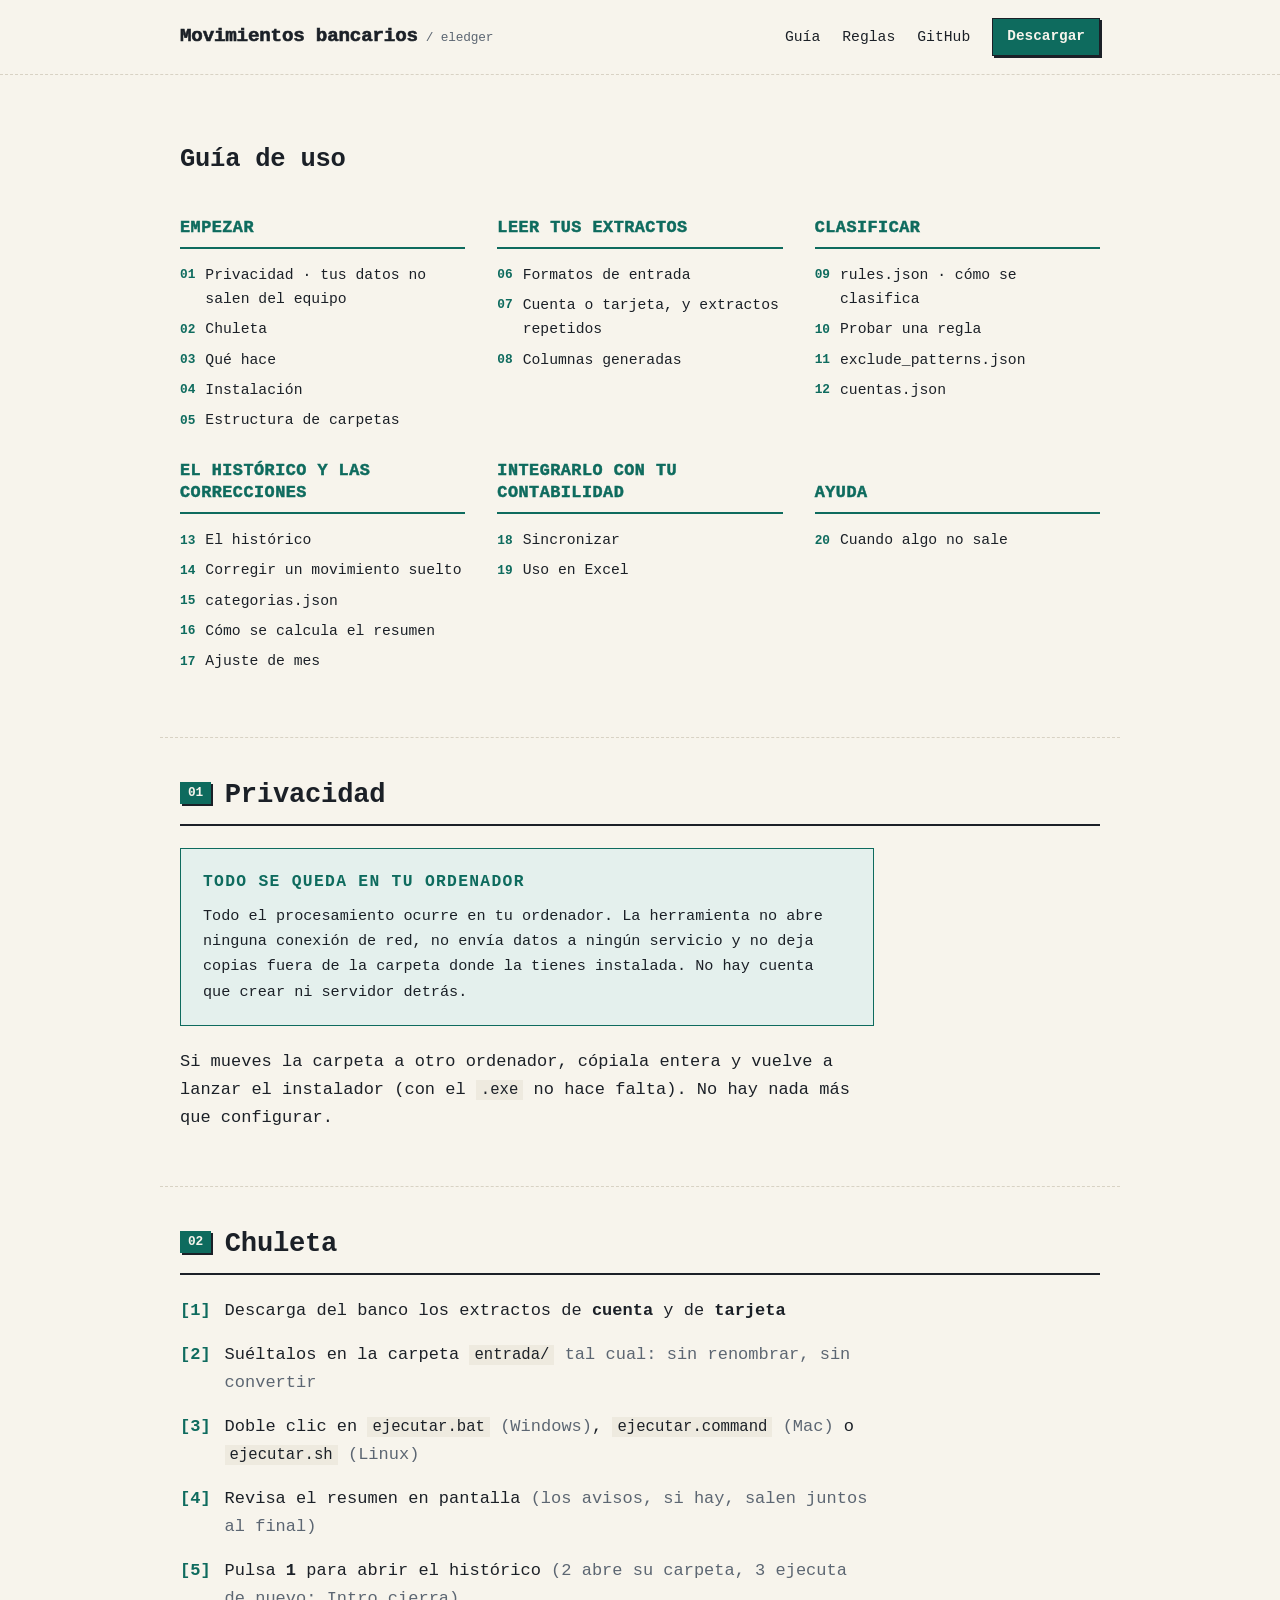
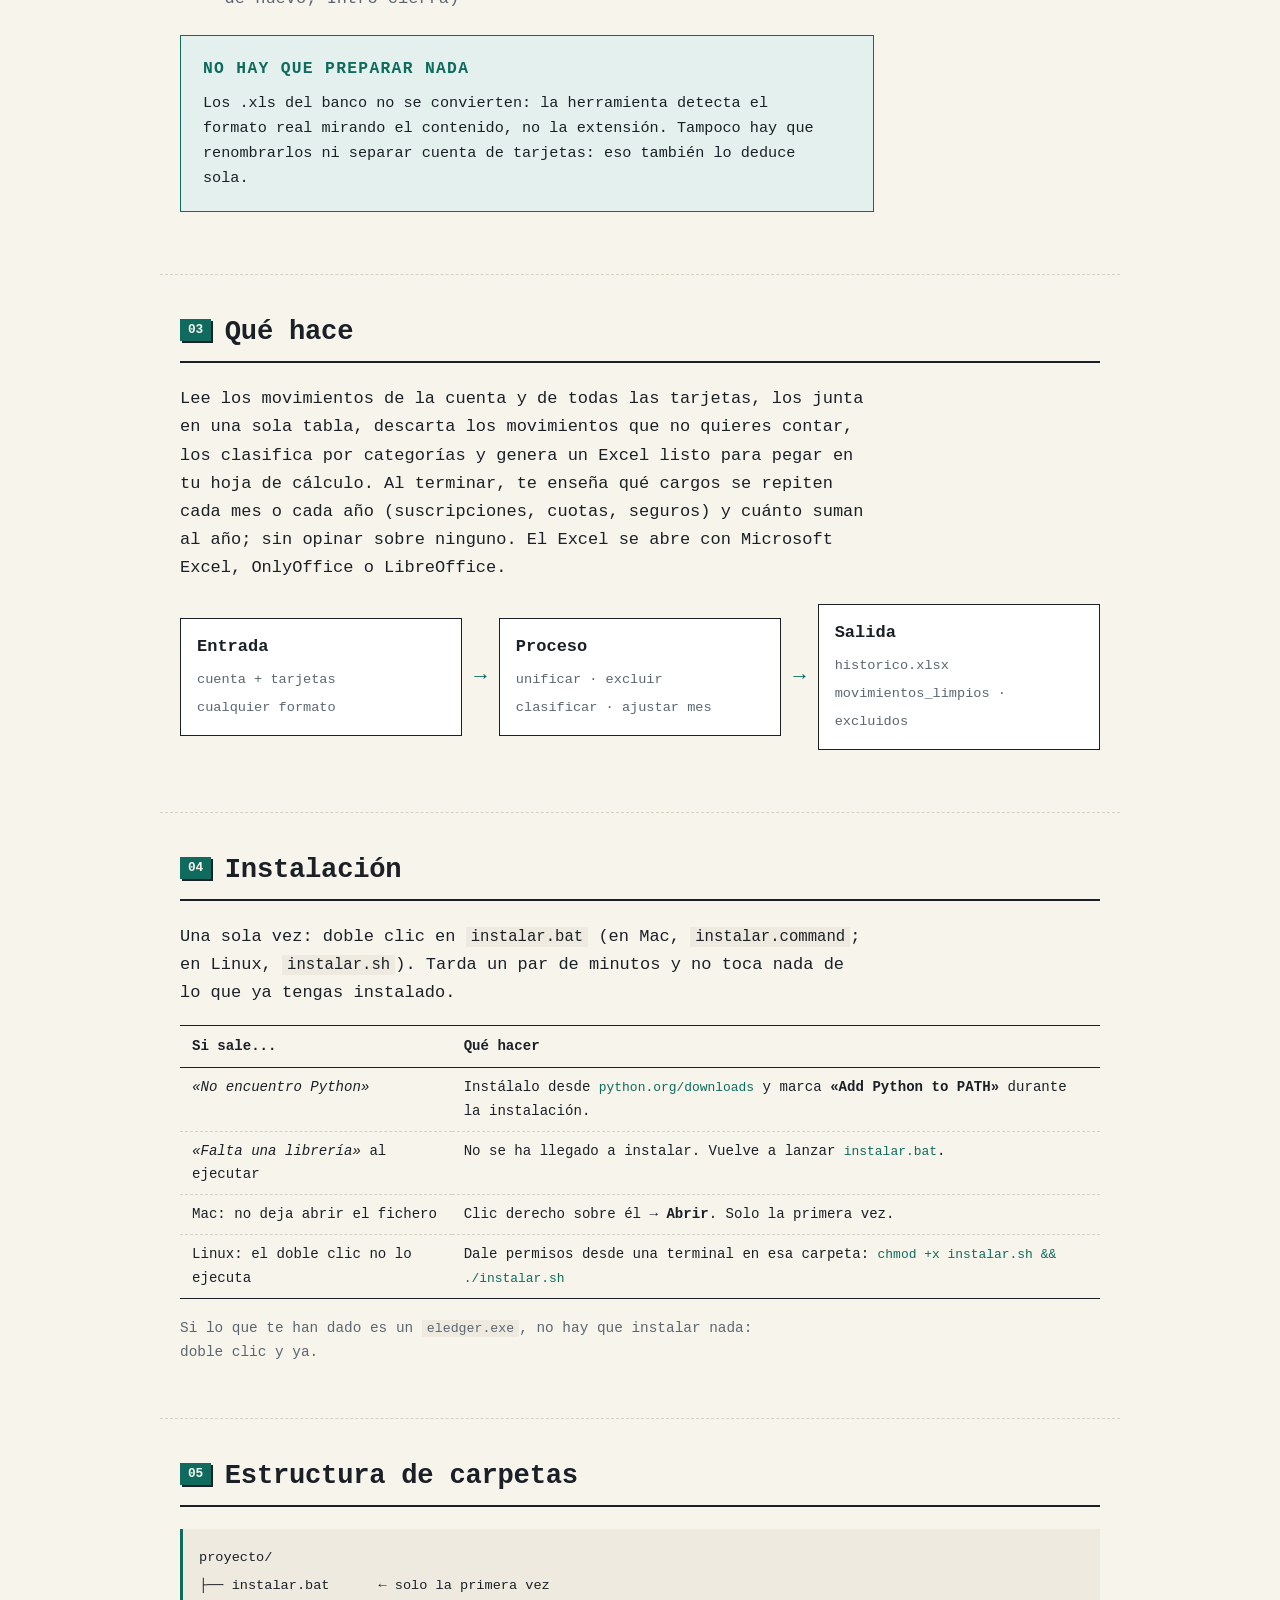
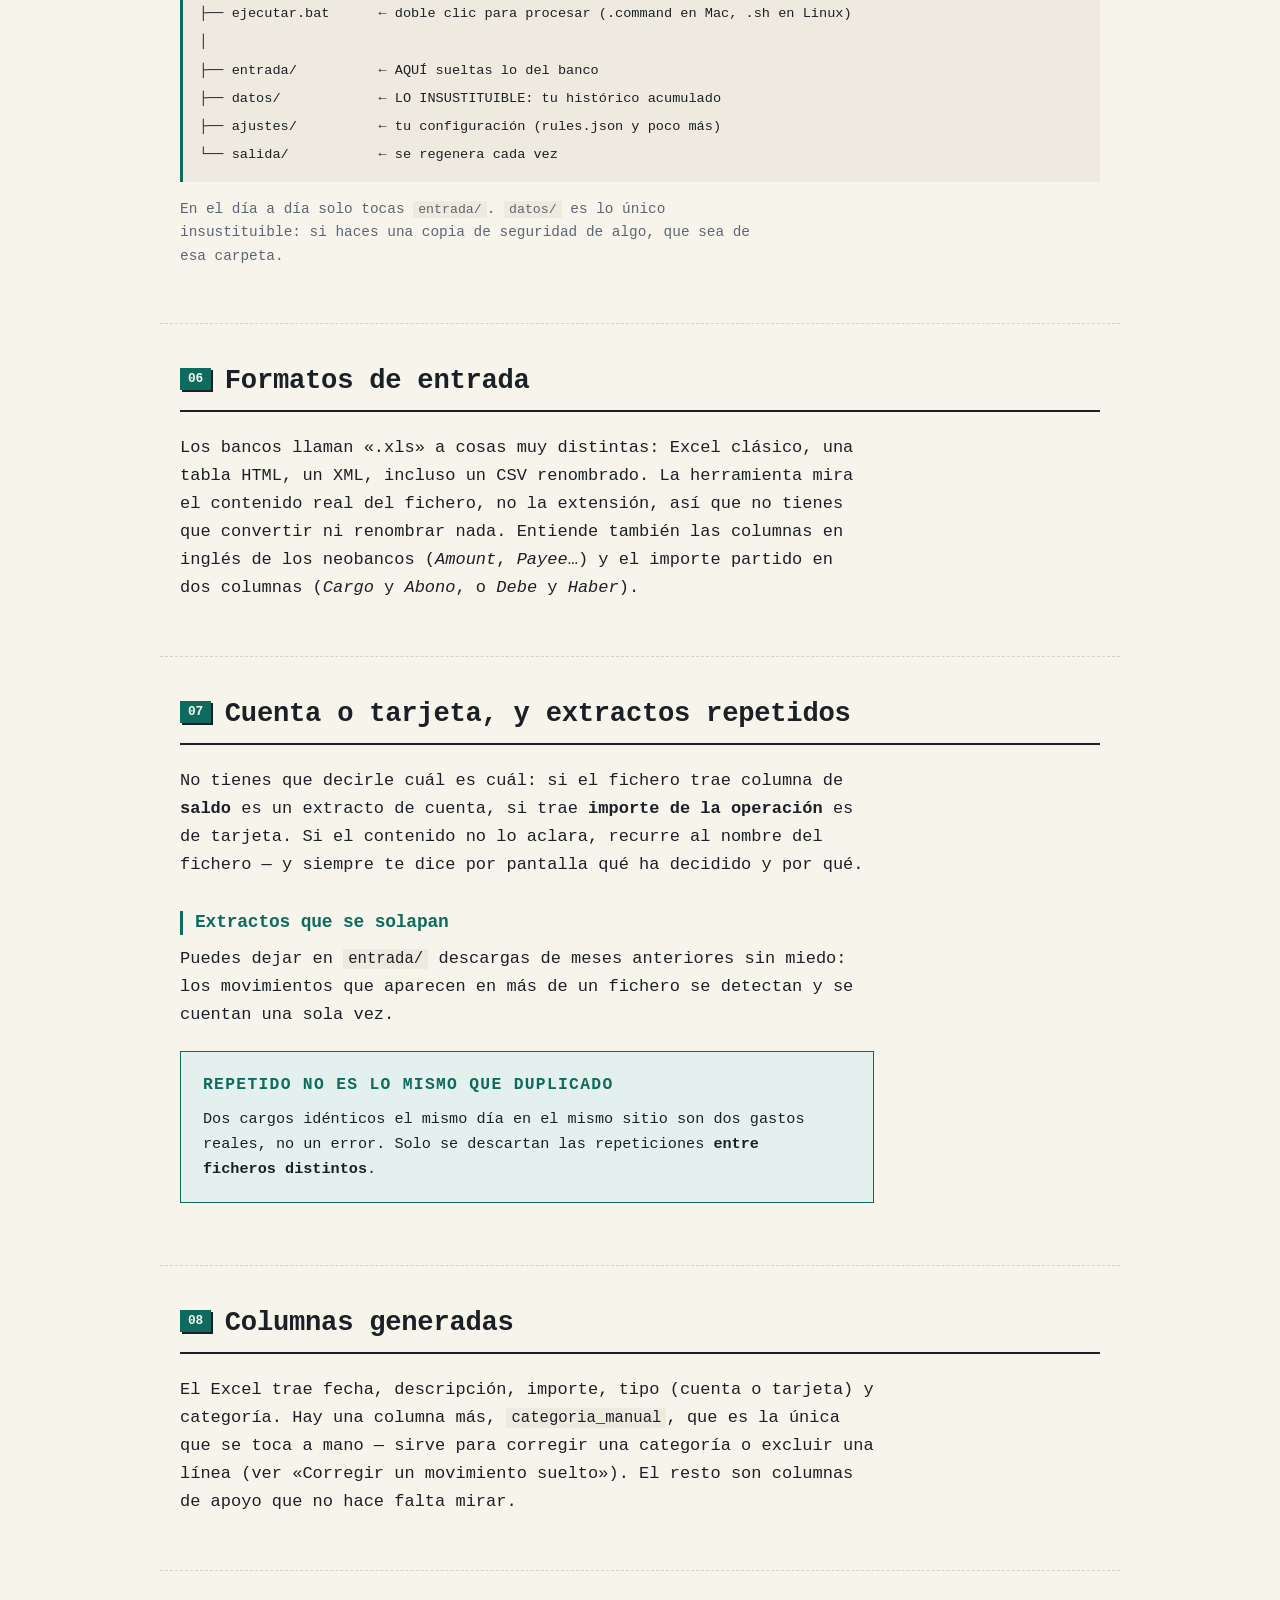
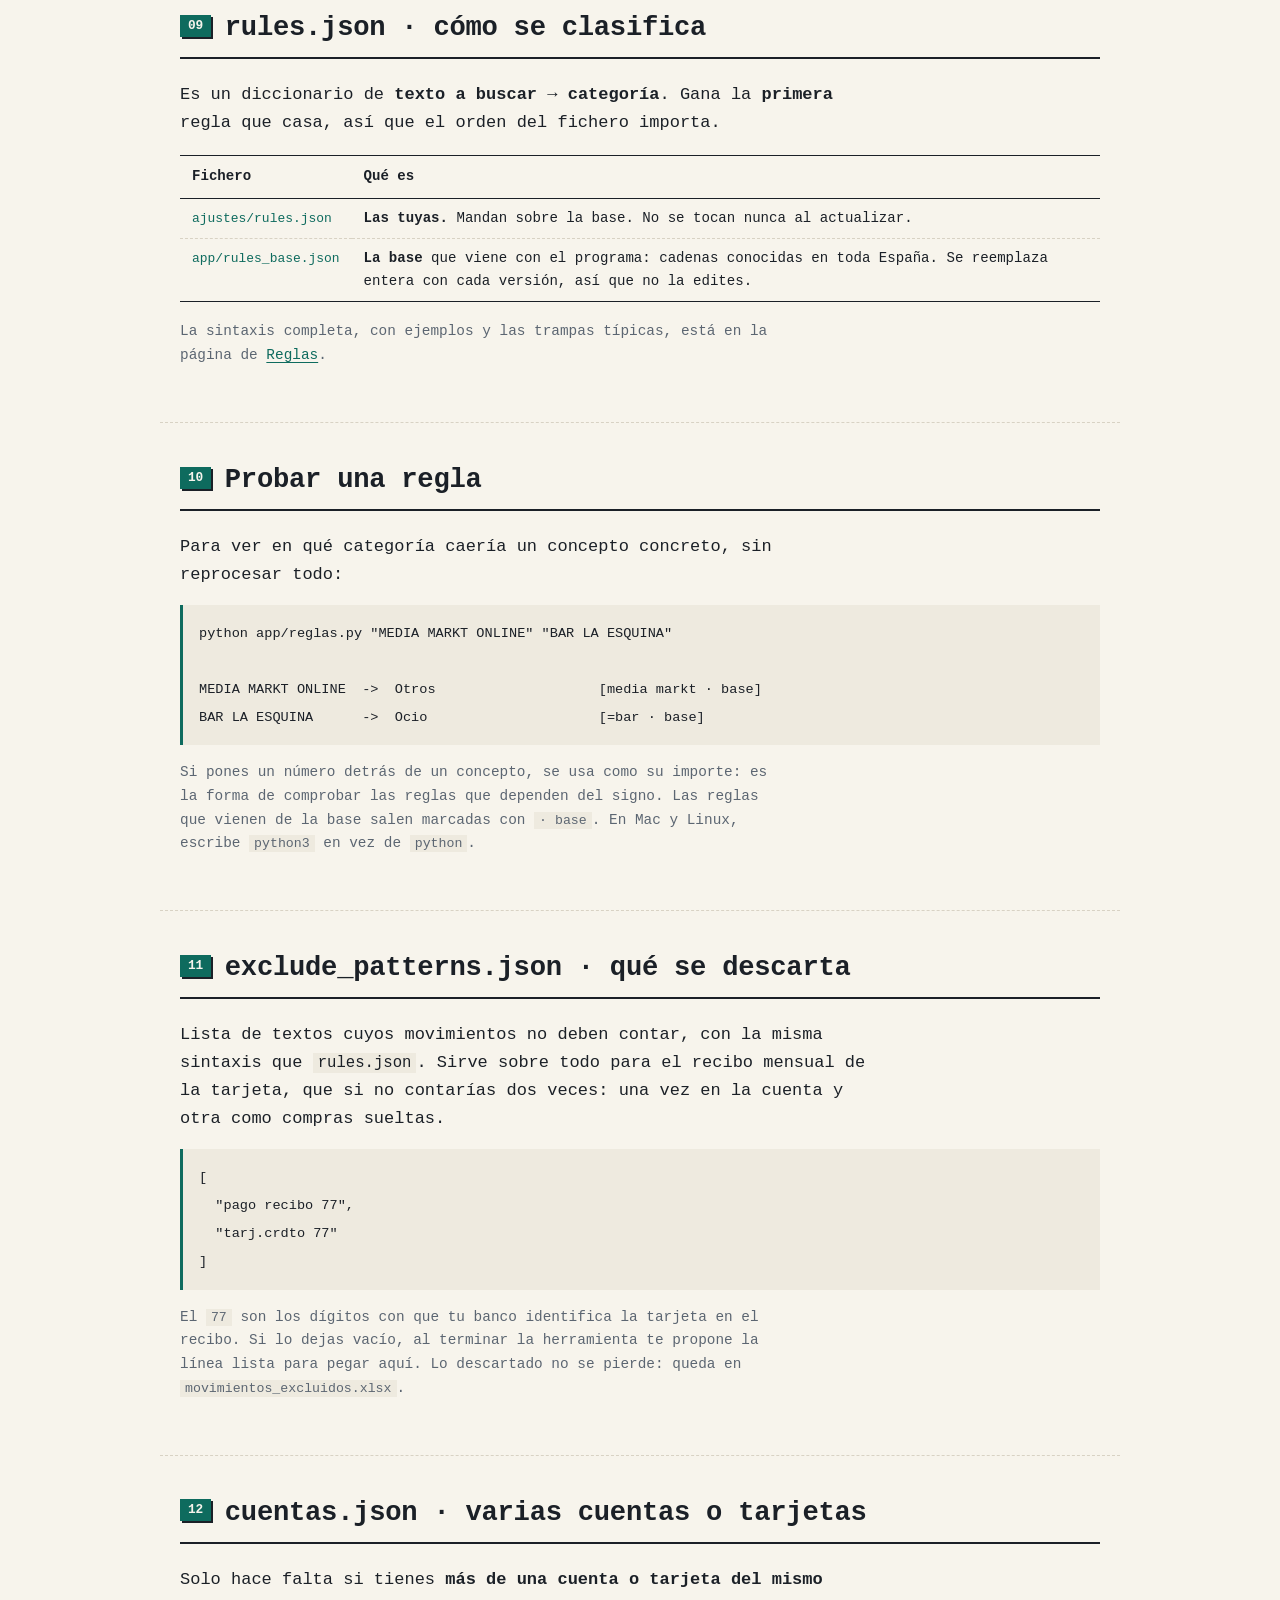
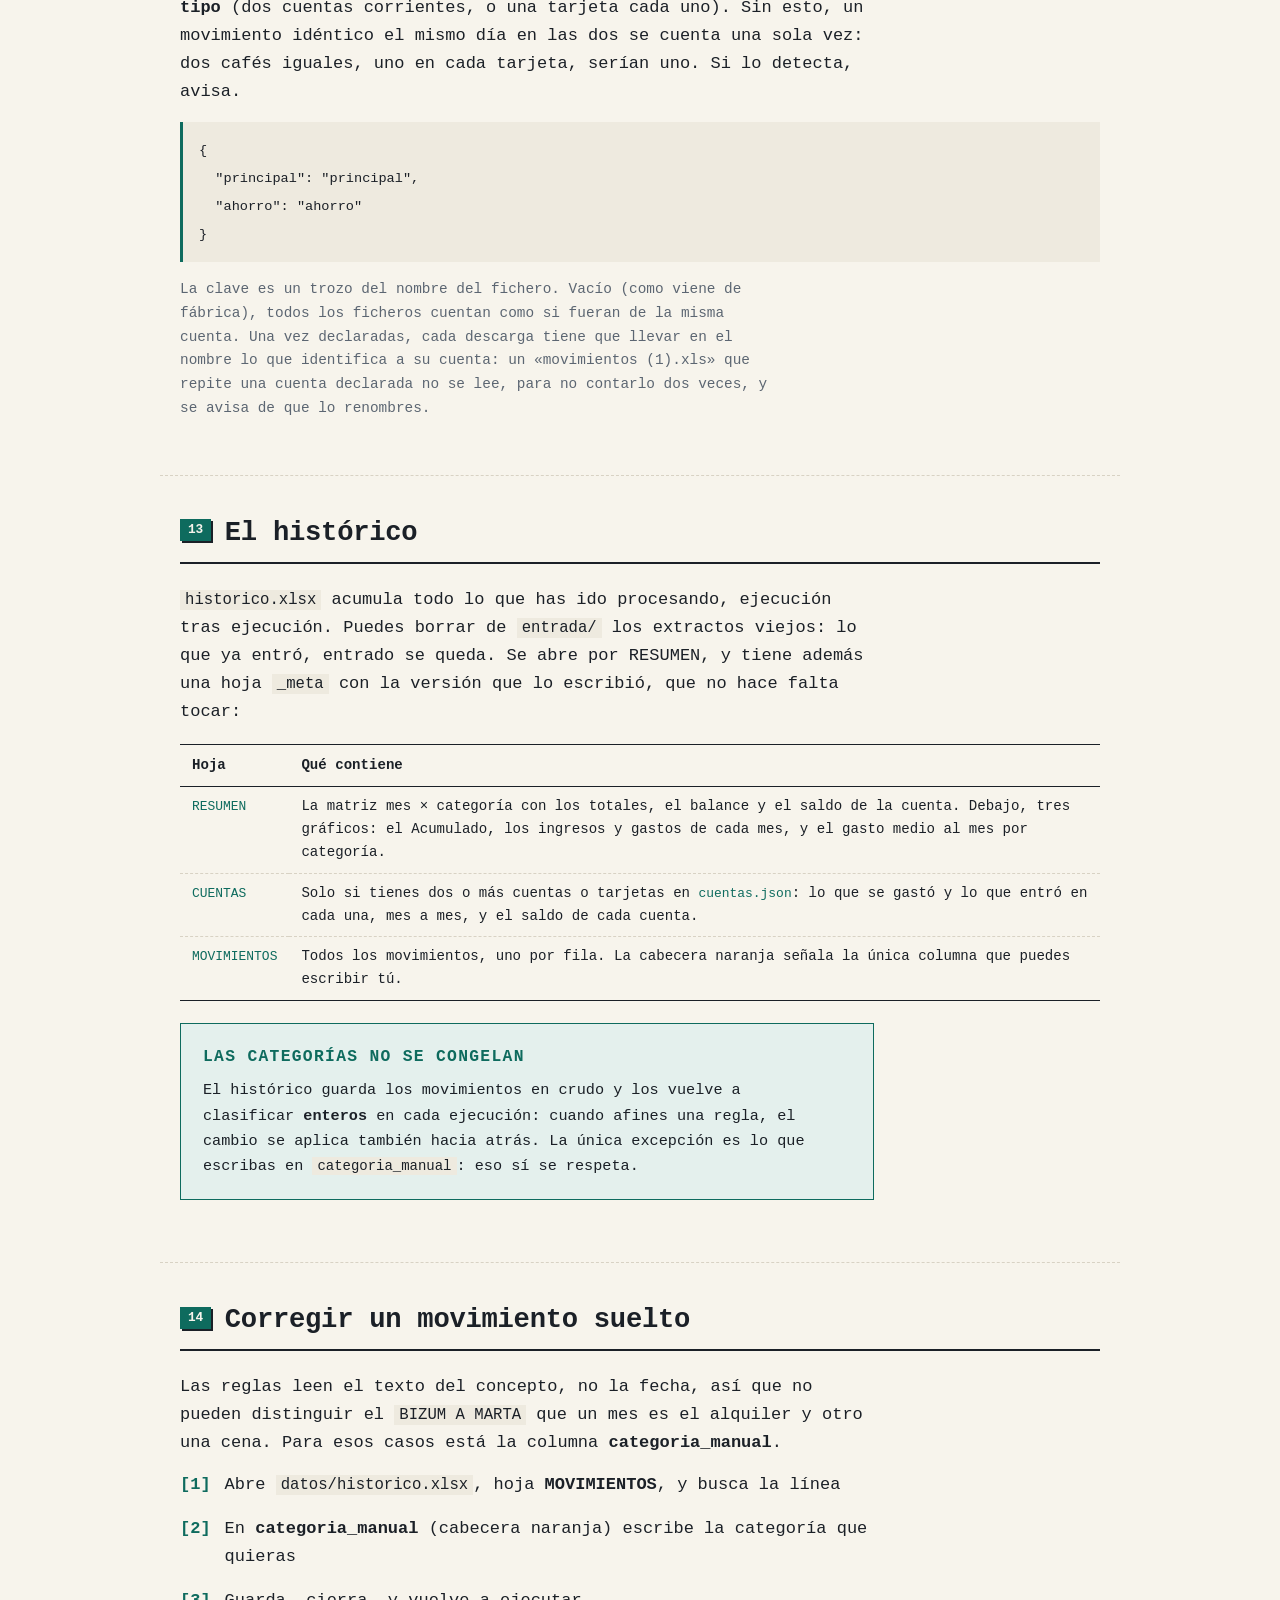
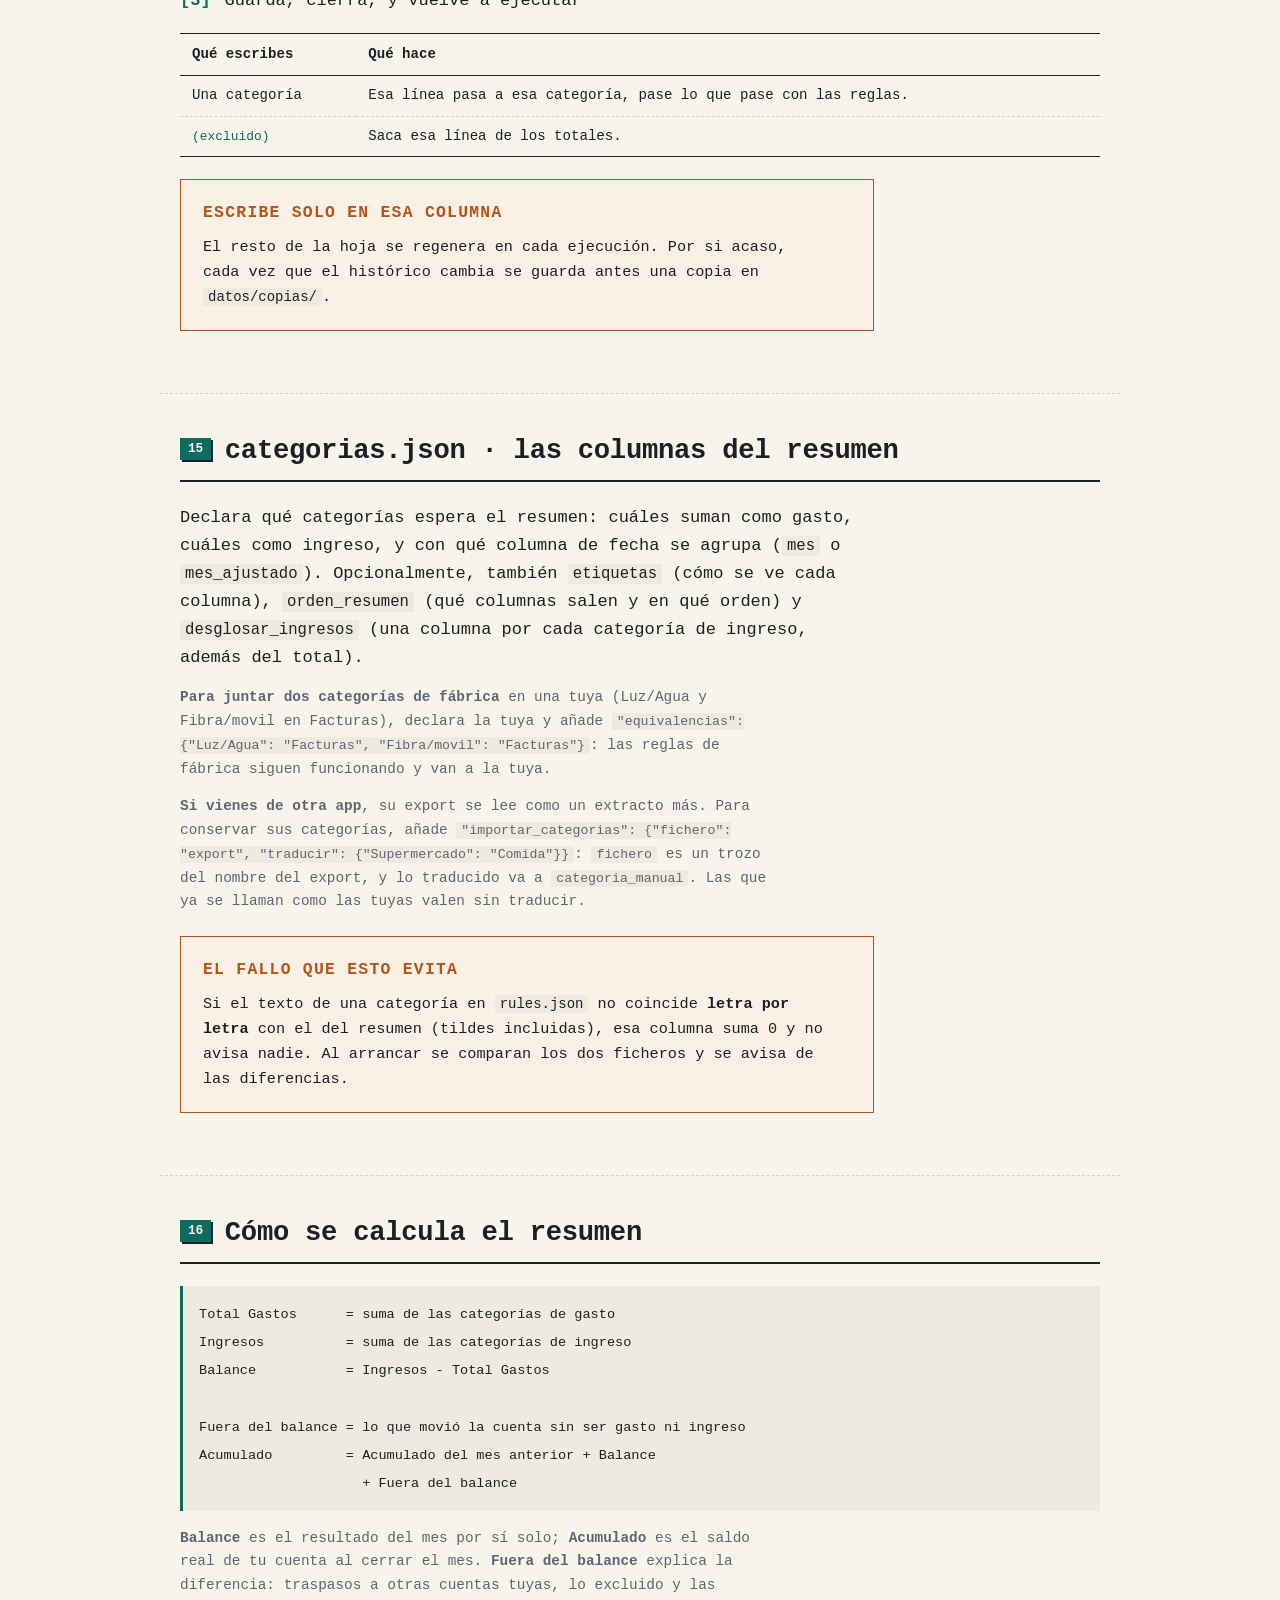
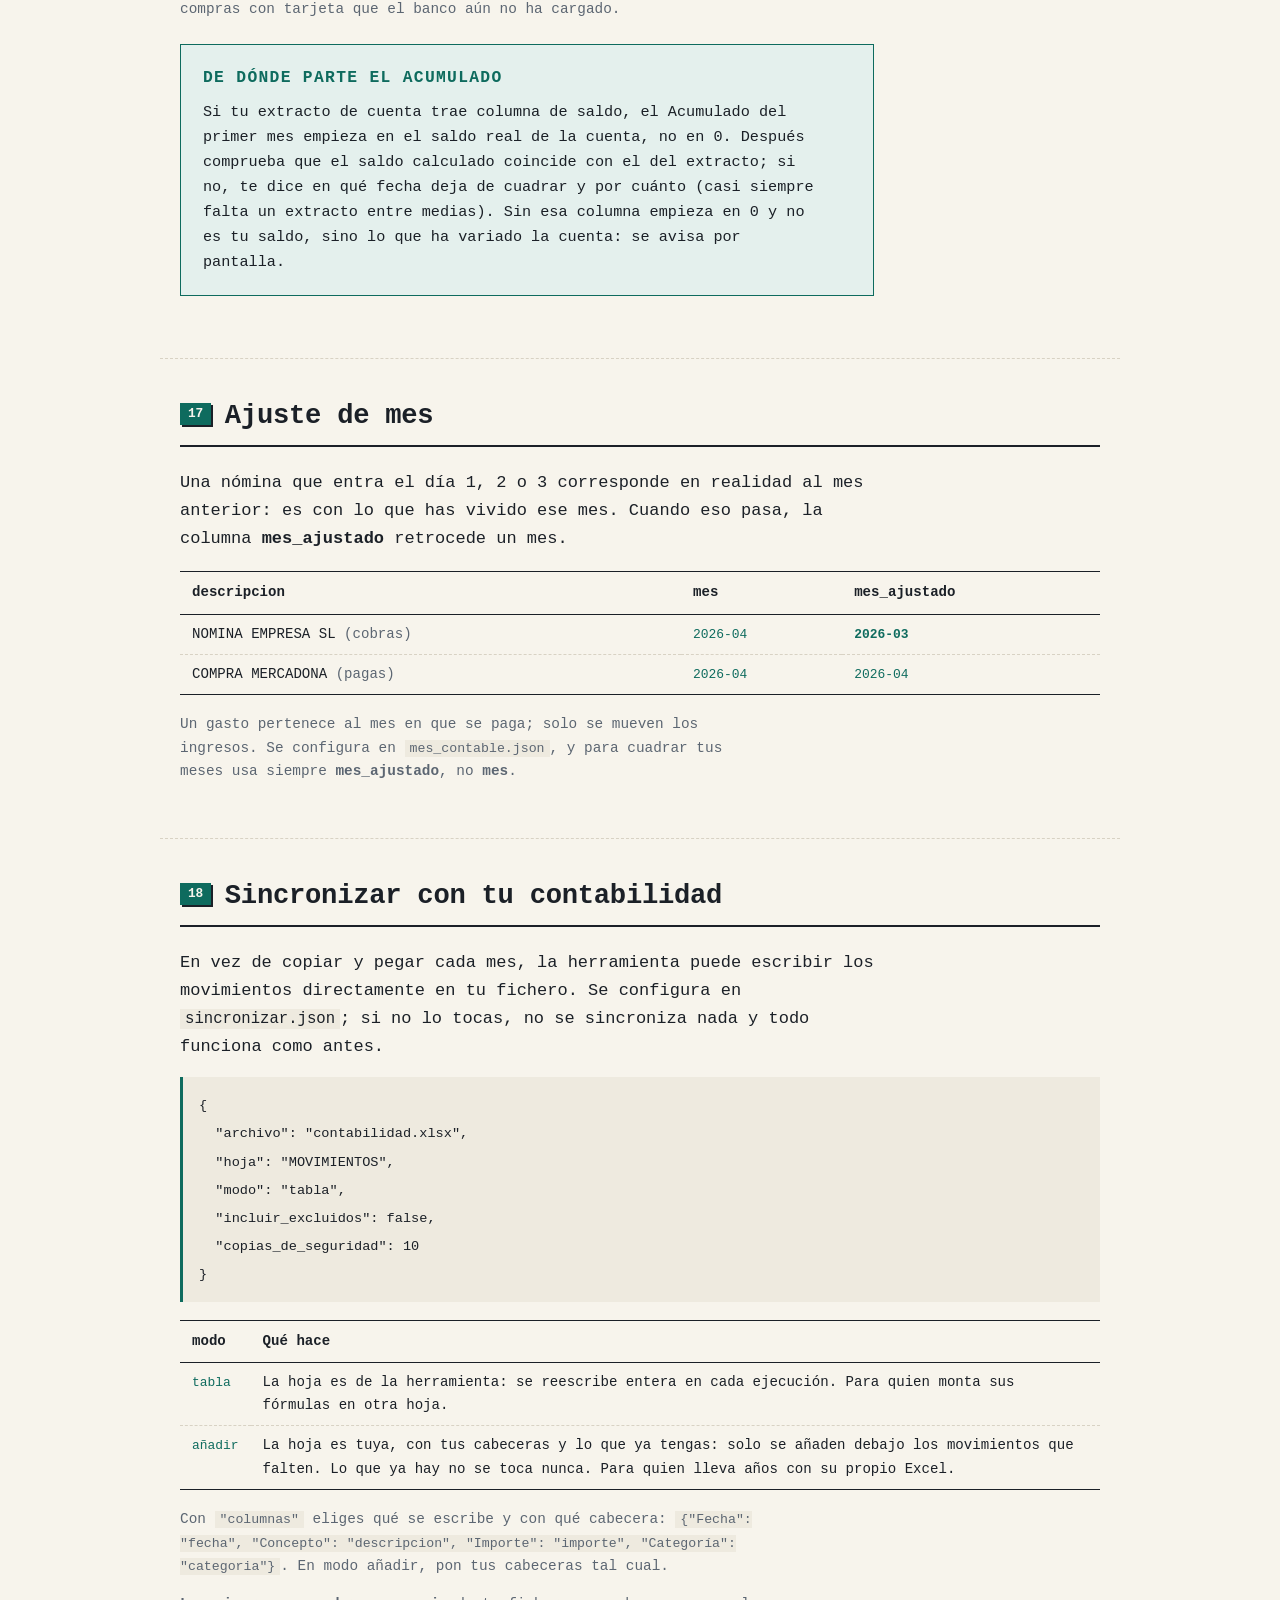
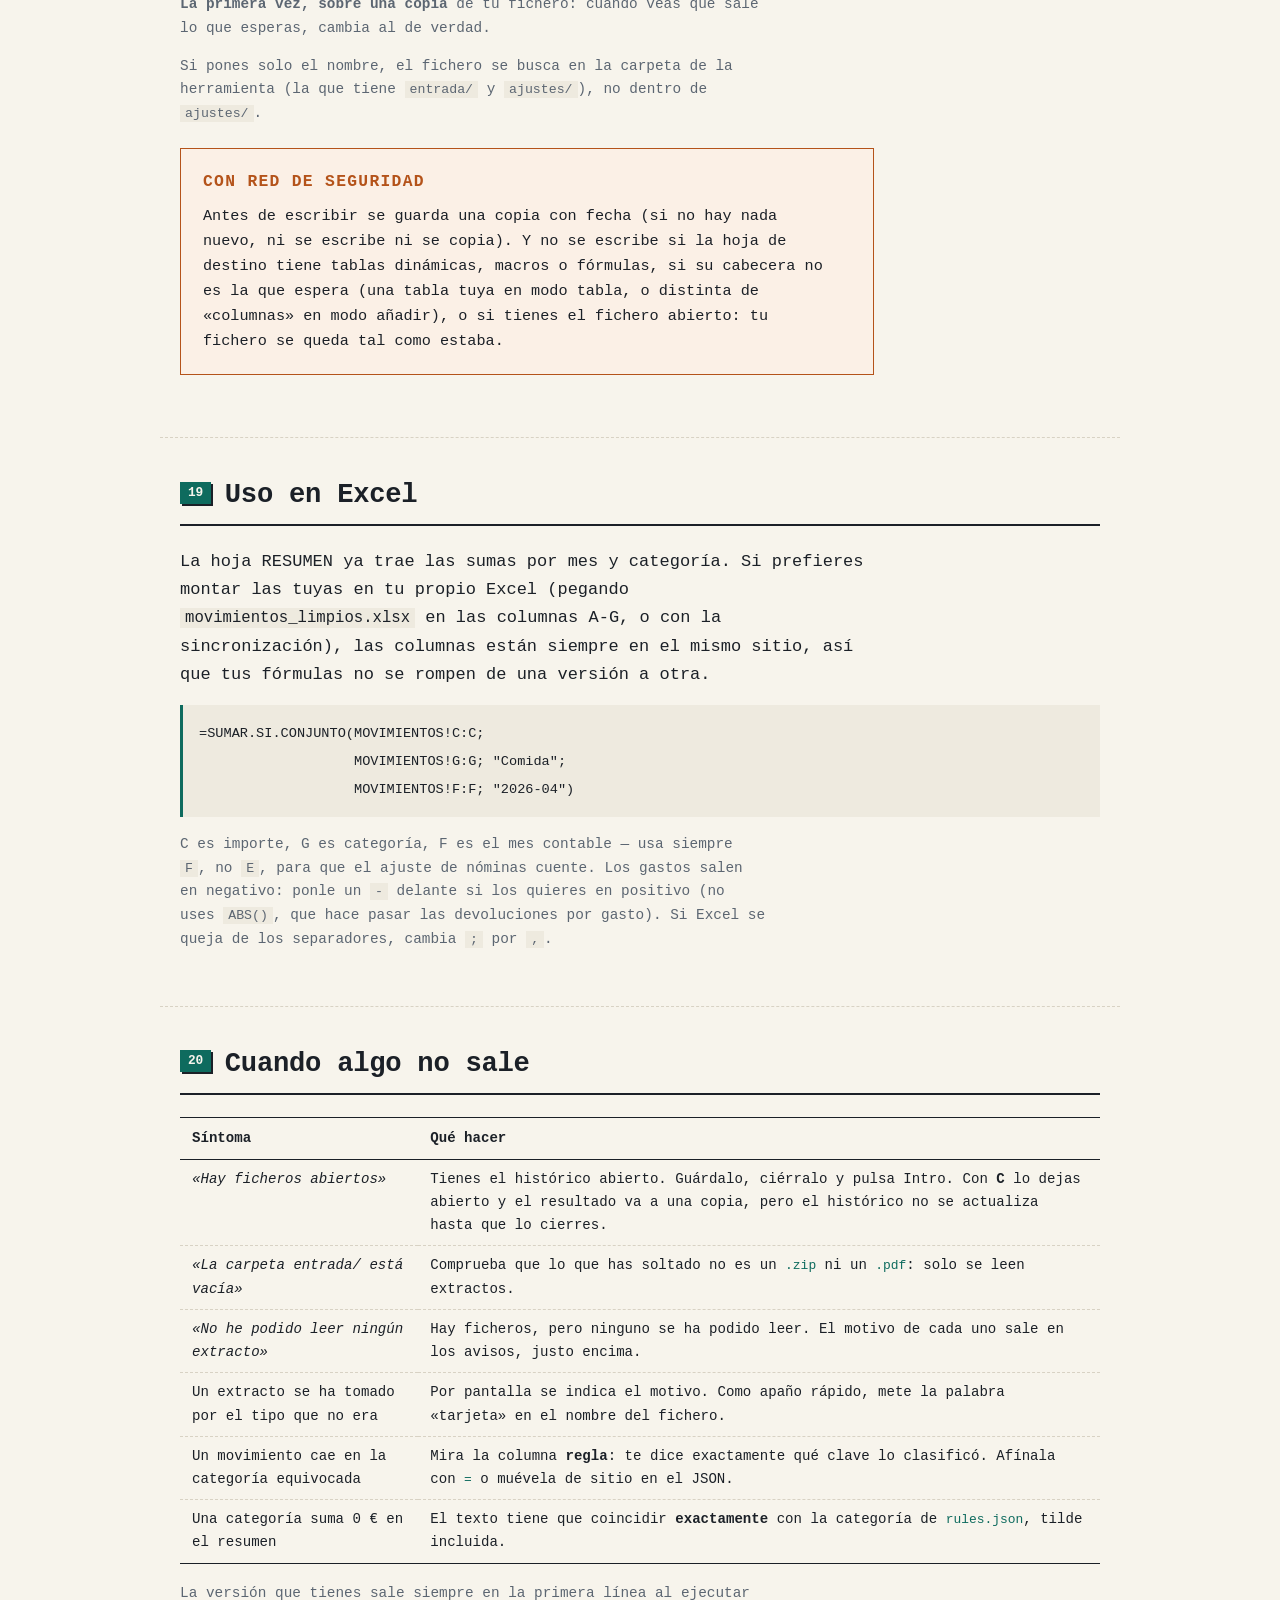
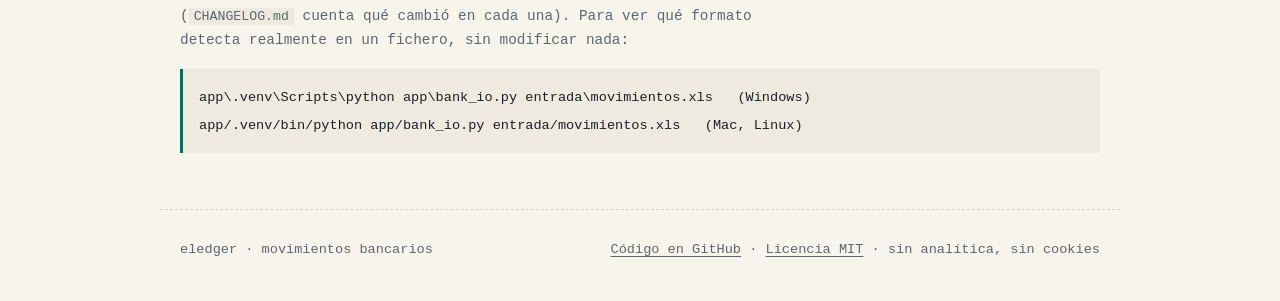
==== commit 32ed0b07: "Revisión de coherencia con la 2.14.0 - Portada: quien viene de otra app «puede» conservar sus catego" ====
--- a/guia/index.html
+++ b/guia/index.html
@@ -242,8 +242,8 @@
 
 MEDIA MARKT ONLINE  ->  Otros                    [media markt · base]
 BAR LA ESQUINA      ->  Ocio                     [=bar · base]</code></pre>
-  <p class="pmini">Si pones un número al final, se usa como importe: es la
-    forma de comprobar las reglas que dependen del signo. Las reglas que
+  <p class="pmini">Si pones un número detrás de un concepto, se usa como su
+    importe: es la forma de comprobar las reglas que dependen del signo. Las reglas que
     vienen de la base salen marcadas con <code>· base</code>. En Mac y Linux,
     escribe <code>python3</code> en vez de <code>python</code>.</p>
 </section>
@@ -348,7 +348,7 @@
   <div class="aviso alerta">
     <h3>Escribe solo en esa columna</h3>
     <p>El resto de la hoja se regenera en cada ejecución. Por si acaso,
-      antes de cada escritura se guarda una copia del histórico en
+      cada vez que el histórico cambia se guarda antes una copia en
       <code>datos/copias/</code>.</p>
   </div>
 </section>
--- a/assets/estilos.css
+++ b/assets/estilos.css
@@ -563,17 +563,17 @@
 
 /* ====================================================================
    Escena de la portada: una casa en el campo, hecha solo con CSS (las
-   formas) y un poco de JS (assets/escena.js: estrellas, humo, luciérnagas
-   y la hora del día según el reloj de quien la mira — nada sale de su
-   navegador). Todo va en % para que escale con el marco.
+   formas) y un poco de JS (assets/escena.js). El JS lleva el reloj: con la
+   hora de quien la mira calcula la paleta (interpolando entre madrugada,
+   alba, día, tarde, anochecer y noche), mueve el sol y la luna por su arco,
+   enciende las ventanas y añade lo que va y viene (humo, hojas, estrellas
+   fugaces, el gato). Nada sale de su navegador. Todo va en % para que
+   escale con el marco. Sin JS se ve de día, quieta.
    ==================================================================== */
-@property --cielo-a { syntax: "<color>"; inherits: true; initial-value: #BFD9E0; }
-@property --cielo-b { syntax: "<color>"; inherits: true; initial-value: #F1EEDF; }
-
 .escena-marco { margin: 0; align-self: start; }
 
 .escena {
-  /* paleta de "día" por defecto; data-momento la cambia */
+  /* paleta de «día», la de sin JS; escena.js la reescribe según la hora */
   --cielo-a: #B9D6DD;
   --cielo-b: #F1EEDF;
   --astro: #F2C94C;
@@ -590,7 +590,11 @@
   --copa-2: #5E8C62;
   --camino: #D6C49A;
   --valla: #EDE3CC;
+  --nube: rgba(255, 255, 255, 0.85);
+  --humo: rgba(240, 240, 240, 0.7);
   --niebla: 0;
+  --noche: 0;
+  --madera-clara: color-mix(in srgb, var(--madera) 55%, #C9A06A);          /* 0 = pleno día, 1 = noche cerrada */
 
   position: relative;
   aspect-ratio: 5 / 4;
@@ -599,90 +603,91 @@
   box-shadow: 6px 6px 0 var(--linea);
   background: linear-gradient(var(--cielo-a), var(--cielo-b) 62%);
   cursor: pointer;
-  transition: --cielo-a 1.6s ease, --cielo-b 1.6s ease;
   -webkit-tap-highlight-color: transparent;
   user-select: none;
 }
-.escena * { transition: background-color 1.6s ease, opacity 1.6s ease, box-shadow 1.6s ease; }
 .escena:focus-visible { outline: 2px solid var(--acento); outline-offset: 4px; }
 
-.escena[data-momento="alba"] {
-  --cielo-a: #C4BEDA; --cielo-b: #F6D8C4; --astro: #F6B889;
-  --monte-1: #A7AE9C; --monte-2: #8B9A83; --prado: #75906A; --prado-2: #66825D;
-  --ventana: #E9C98E; --niebla: 0.55;
-}
-.escena[data-momento="tarde"] {
-  --cielo-a: #E7A782; --cielo-b: #F7DDB3; --astro: #E98A4E;
-  --monte-1: #A49A7A; --monte-2: #8A8566; --prado: #7C8A5C; --prado-2: #6D7A50;
-  --pared: #E6CBA2; --ventana: #F4C66A; --copa: #4E6A45; --copa-2: #5D7A4F;
-  --camino: #D9B98A;
-}
-.escena[data-momento="noche"] {
-  --cielo-a: #141C2B; --cielo-b: #33415A; --astro: #EFE8D2;
-  --monte-1: #2F3D44; --monte-2: #26343A; --prado: #22322C; --prado-2: #1C2A25;
-  --pared: #5C5A5A; --pared-raya: rgba(0, 0, 0, 0.18); --tejado: #3E2A28;
-  --madera: #2A1E19; --ventana: #F4C66A; --copa: #1D2D26; --copa-2: #243730;
-  --camino: #4A4A45; --valla: #6B6A66;
-}
-
 .escena > div { position: absolute; }
 
-/* sol / luna: escena.js lo coloca según el momento */
-.astro {
+/* --- sol y luna: escena.js los lleva por su arco según la hora; los montes
+   van después en el HTML, así que se ponen DETRÁS de ellos --- */
+.astro,
+.luna {
   width: 13%;
   aspect-ratio: 1;
   border-radius: 50%;
-  background: var(--astro);
   left: 64%;
   top: 12%;
+}
+.astro {
+  background: var(--astro);
   box-shadow: 0 0 0 10px color-mix(in srgb, var(--astro) 22%, transparent),
               0 0 60px color-mix(in srgb, var(--astro) 60%, transparent);
-  transition: left 1.6s ease, top 1.6s ease, background-color 1.6s ease,
-              box-shadow 1.6s ease, filter 1.6s ease;
+  animation: respirar 10s ease-in-out infinite;
+}
+@keyframes respirar {
+  50% {
+    box-shadow: 0 0 0 12px color-mix(in srgb, var(--astro) 18%, transparent),
+                0 0 72px color-mix(in srgb, var(--astro) 64%, transparent);
+  }
 }
 /* La luna es una media luna RECORTADA (mask), no un disco con un círculo
-   del color del cielo encima: el resplandor del disco era un box-shadow
-   redondo, y el mordisco tapaba la luna pero dejaba el halo de luna llena
-   asomando alrededor. De noche el disco y su box-shadow se apagan y el
-   halo lo pone drop-shadow, que sigue la forma de lo que se ve. */
-.astro::after {
-  content: "";
-  position: absolute;
-  inset: 0;
-  border-radius: 50%;
-  background: var(--astro);
+   del color del cielo encima: con el mordisco pintado, el halo de luna llena
+   asomaba alrededor. El halo lo pone drop-shadow, que sigue la forma. */
+.luna {
+  width: 11%;
+  top: 80%;
+  background: #EFE8D2;
   -webkit-mask: radial-gradient(ellipse 38% 50% at 68% 44%, transparent 98%, #000 100%);
           mask: radial-gradient(ellipse 38% 50% at 68% 44%, transparent 98%, #000 100%);
-  opacity: 0;
-  transition: opacity 1.6s ease;
-}
-.escena[data-momento="noche"] .astro {
-  background-color: transparent;
-  box-shadow: 0 0 0 10px transparent, 0 0 60px transparent;
-  filter: drop-shadow(0 0 6px color-mix(in srgb, var(--astro) 55%, transparent))
-          drop-shadow(0 0 22px color-mix(in srgb, var(--astro) 45%, transparent));
-}
-.escena[data-momento="noche"] .astro::after { opacity: 1; }
-
-.estrellas { inset: 0 0 40% 0; opacity: 0; }
-.escena[data-momento="noche"] .estrellas { opacity: 1; }
+  filter: drop-shadow(0 0 6px rgba(239, 232, 210, 0.55))
+          drop-shadow(0 0 22px rgba(239, 232, 210, 0.45));
+  animation: brillo-luna 12s ease-in-out infinite;
+}
+@keyframes brillo-luna {
+  50% { filter: drop-shadow(0 0 9px rgba(239, 232, 210, 0.7))
+                drop-shadow(0 0 34px rgba(239, 232, 210, 0.55)); }
+}
+
+/* --- estrellas: cada una tiene su umbral y sale cuando la noche lo pasa,
+   así aparecen poco a poco al oscurecer. El parpadeo va en el brillo y no
+   en la opacidad, que es la que lleva la hora. --- */
+.estrellas { inset: 0 0 40% 0; }
 .estrella {
   position: absolute;
   width: 2px;
   height: 2px;
   border-radius: 50%;
   background: #F4EFDD;
-  animation: titilar 3s ease-in-out infinite;
-}
-@keyframes titilar { 50% { opacity: 0.25; } }
+  opacity: clamp(0, calc((var(--noche) - var(--umbral, 0.5)) * 5), 1);
+  animation: titilar var(--duracion, 3s) ease-in-out var(--retardo, 0s) infinite;
+}
+@keyframes titilar { 50% { filter: brightness(0.6); } }
+
+.fugaz {
+  position: absolute;
+  width: 14%;
+  height: 1.5px;
+  background: linear-gradient(to right, #FFFDF2, transparent);
+  border-radius: 1px;
+  pointer-events: none;
+  animation: fugaz 1.6s ease-in forwards;
+}
+@keyframes fugaz {
+  0% { transform: rotate(-24deg) translateX(0); opacity: 0; }
+  15% { opacity: 1; }
+  100% { transform: rotate(-24deg) translateX(-240%); opacity: 0; }
+}
 
 .nube {
   top: 16%;
   width: 26%;
   height: 5%;
   border-radius: 999px;
-  background: rgba(255, 255, 255, 0.85);
-  animation: deriva 70s linear infinite;
+  background: var(--nube);
+  animation: deriva 110s linear infinite;
+  animation-delay: -12s;
 }
 .nube::before,
 .nube::after {
@@ -693,22 +698,29 @@
 }
 .nube::before { width: 42%; aspect-ratio: 1; left: 16%; bottom: 30%; }
 .nube::after { width: 30%; aspect-ratio: 1; left: 48%; bottom: 20%; }
-.nube.n2 { top: 27%; width: 18%; height: 3.6%; animation-duration: 95s; animation-delay: -50s; opacity: 0.8; }
-.escena[data-momento="noche"] .nube { background: rgba(120, 135, 160, 0.35); }
-.escena[data-momento="tarde"] .nube { background: rgba(255, 235, 215, 0.8); }
+.nube.n2 { top: 27%; width: 18%; height: 3.6%; animation-duration: 150s; animation-delay: -95s; opacity: 0.8; }
+.nube.n3 { top: 8%; width: 20%; height: 4%; animation-duration: 190s; animation-delay: -60s; opacity: 0.65; }
 @keyframes deriva {
   from { transform: translateX(-120%); left: 0; }
   to { transform: translateX(0); left: 100%; }
 }
 
-.pajaros { top: 22%; left: 12%; width: 20%; height: 8%; animation: volar 40s linear infinite; }
+.pajaros {
+  position: absolute;
+  top: 22%; left: 0; width: 20%; height: 8%;
+  opacity: clamp(0, calc(1 - var(--noche) * 2), 1);
+  pointer-events: none;
+  animation: volar 26s linear forwards;
+}
+.pajaros.al-reves { animation-name: volar-al-reves; }
+.pajaros.al-reves .pajaro { transform: scaleX(-1); }
 .pajaro {
   position: absolute;
   width: 12px;
   height: 6px;
   border-top: 1.5px solid #3A4048;
   border-radius: 50% 50% 0 0;
-  animation: aletear 0.9s ease-in-out infinite;
+  animation: aletear 1.3s ease-in-out infinite;
 }
 .pajaro::after {
   content: "";
@@ -720,11 +732,14 @@
   border-top: 1.5px solid #3A4048;
   border-radius: 50% 50% 0 0;
 }
-.escena[data-momento="noche"] .pajaros { opacity: 0; }
 @keyframes aletear { 50% { transform: scaleY(0.4) translateY(2px); } }
 @keyframes volar {
-  from { transform: translate(-60%, 10%); }
-  to { transform: translate(480%, -40%); }
+  from { transform: translate(-110%, 10%); }
+  to { transform: translate(560%, -60%); }
+}
+@keyframes volar-al-reves {
+  from { transform: translate(560%, -30%); }
+  to { transform: translate(-110%, 20%); }
 }
 
 .monte {
@@ -738,7 +753,9 @@
   left: 0; right: 0; top: 56%; height: 12%;
   background: linear-gradient(transparent, rgba(255, 255, 255, 0.9), transparent);
   opacity: var(--niebla);
-}
+  animation: niebla 30s ease-in-out infinite alternate;
+}
+@keyframes niebla { to { transform: translateX(4%); } }
 
 .prado {
   left: -10%; right: -10%; top: 63%; bottom: 0;
@@ -781,6 +798,7 @@
   border-radius: 50%;
   background: var(--ventana);
   border: 2px solid var(--madera);
+  overflow: hidden;
 }
 .puerta {
   left: 42%; width: 16%; bottom: 0; height: 32%;
@@ -800,6 +818,22 @@
   border: 2px solid var(--madera);
   overflow: hidden;
 }
+/* la luz de dentro: una capa cálida que escena.js enciende y apaga según
+   la hora (clase .encendida), por debajo de lo que haya en la ventana */
+.ventana::before,
+.buhardilla::before {
+  content: "";
+  position: absolute;
+  inset: 0;
+  background: radial-gradient(circle at 50% 60%, #FBD98A, #F4C66A 70%);
+  opacity: 0;
+  transition: opacity 1.2s ease;
+}
+.ventana,
+.buhardilla { transition: box-shadow 1.2s ease; }
+.encendida::before { opacity: 1; animation: calidez 9s ease-in-out infinite; }
+@keyframes calidez { 35% { opacity: 0.94; } 60% { opacity: 1; } 80% { opacity: 0.97; } }
+.encendida { box-shadow: 0 0 18px 4px rgba(244, 198, 106, 0.45); }
 /* el marco en cruz y un reflejo del cristal, por encima de lo que haya
    dentro de la ventana */
 .ventana::after {
@@ -820,19 +854,38 @@
     linear-gradient(135deg, transparent 30%, rgba(255, 255, 255, 0.22) 30% 40%, transparent 40%);
 }
 
+/* alguien que pasa por delante de la luz, de vez en cuando: una persona
+   de medio cuerpo (SVG que pone escena.js), que cruza despacio con un leve
+   balanceo al andar */
+.sombra {
+  position: absolute;
+  bottom: -4%;
+  left: 0;
+  width: 36%;
+  transform: translateX(-140%);
+}
+.sombra svg { display: block; width: 100%; height: auto; }
+.sombra.pasa { animation: pasar 7s ease-in-out forwards; }
+.sombra.pasa svg { animation: balanceo 0.9s ease-in-out infinite alternate; }
+@keyframes pasar {
+  from { transform: translateX(-140%); }
+  45%, 58% { transform: translateX(120%); }
+  to { transform: translateX(380%); }
+}
+@keyframes balanceo { to { transform: translateY(4%); } }
+
 /* lo que se ve por la ventana: una caja fuerte. Es lo que la herramienta
    hace con tus datos — se quedan en casa, guardados. */
 .caja-fuerte {
   position: absolute;
   left: 13%; right: 13%; top: 36%; bottom: -2px;
-  background:
-    radial-gradient(circle at 42% 46%, #E4E7EA 0 12%, #2A3037 13% 19%, transparent 20%),
-    linear-gradient(#6B7580, #474F59);
+  background: linear-gradient(#6B7580, #474F59);
   border: 1.5px solid #262C33;
   border-bottom: 0;
   border-radius: 2px 2px 0 0;
   /* el contorno de la puerta de la caja */
   box-shadow: inset 0 0 0 2px #474F59, inset 0 0 0 3px #8A949F;
+  filter: brightness(calc(1 - var(--noche) * 0.2));
 }
 /* la manivela */
 .caja-fuerte::after {
@@ -842,36 +895,160 @@
   background: #C9A45C;
   border-radius: 1px;
 }
-.escena[data-momento="noche"] .caja-fuerte { filter: brightness(0.8); }
-
-/* luz dentro: solo al caer la tarde y de noche */
-.escena[data-momento="tarde"] .ventana,
-.escena[data-momento="noche"] .ventana,
-.escena[data-momento="noche"] .buhardilla { box-shadow: 0 0 18px 4px rgba(244, 198, 106, 0.45); }
+/* la rueda de la combinación: gira de vez en cuando, y al pasar el ratón */
+.rueda {
+  position: absolute;
+  left: 20%;
+  top: 22%;
+  width: 40%;
+  aspect-ratio: 1;
+  border-radius: 50%;
+  background: radial-gradient(circle, #2A3037 0 22%, #E4E7EA 24% 62%, #2A3037 64%);
+}
+.rueda::after {
+  content: "";
+  position: absolute;
+  left: 45%;
+  top: 6%;
+  width: 10%;
+  height: 26%;
+  background: #2A3037;
+}
+.rueda.girando { animation: combinacion 2.6s ease-in-out; }
+@keyframes combinacion {
+  35% { transform: rotate(250deg); }
+  65% { transform: rotate(-70deg); }
+  to { transform: rotate(0); }
+}
 
 .humo {
   position: absolute;
   width: 5%;
   aspect-ratio: 1;
   border-radius: 50%;
-  background: rgba(240, 240, 240, 0.7);
+  background: var(--humo);
   pointer-events: none;
-  animation: humear 5s ease-out forwards;
-}
-.escena[data-momento="noche"] .humo { background: rgba(150, 160, 175, 0.45); }
+  animation: humear 8s ease-out forwards;
+}
 @keyframes humear {
   from { transform: translate(0, 0) scale(0.6); opacity: 0.9; }
-  to { transform: translate(var(--dx, 30px), -110px) scale(2.4); opacity: 0; }
+  to { transform: translate(var(--dx, 30px), -100px) scale(2.2); opacity: 0; }
 }
 
 /* --- árbol --- */
-.arbol { left: 62%; width: 22%; bottom: 24%; height: 50%; transform-origin: 50% 100%; animation: mecer 7s ease-in-out infinite; }
+.arbol { left: 62%; width: 22%; bottom: 24%; height: 50%; transform-origin: 50% 100%; animation: mecer 9s ease-in-out infinite; }
+/* la racha va en «rotate», aparte del «transform» del vaivén: se suman */
+.escena.racha .arbol { animation: mecer 9s ease-in-out infinite, racha 4s ease-in-out; }
+.escena.racha .brizna { animation: mecer var(--duracion, 5s) ease-in-out var(--retardo, 0s) infinite, racha 4s ease-in-out; }
+@keyframes racha {
+  30% { rotate: -1.6deg; }
+  60% { rotate: 0.6deg; }
+  80% { rotate: -0.6deg; }
+}
 .arbol > div { position: absolute; border-radius: 50%; background: var(--copa); }
 .arbol .tronco { left: 46%; width: 9%; bottom: 0; height: 36%; border-radius: 2px; background: var(--madera); }
 .arbol .c1 { left: 0; width: 62%; bottom: 26%; aspect-ratio: 1; }
 .arbol .c2 { left: 38%; width: 62%; bottom: 24%; aspect-ratio: 1; background: var(--copa-2); }
 .arbol .c3 { left: 16%; width: 66%; bottom: 44%; aspect-ratio: 1; }
-@keyframes mecer { 50% { transform: rotate(1.4deg); } }
+@keyframes mecer { 0%, 100% { transform: rotate(-0.6deg); } 50% { transform: rotate(0.9deg); } }
+
+.hoja {
+  position: absolute;
+  width: 1.9%;
+  aspect-ratio: 1;
+  border-radius: 0 70% 0 70%;
+  background: var(--copa-2);
+  pointer-events: none;
+  animation: caer 9s ease-in-out forwards;
+}
+.hoja.ocre { background: #C49A46; filter: brightness(calc(1 - var(--noche) * 0.6)); }
+@keyframes caer {
+  0% { transform: translate(0, 0) rotate(0); opacity: 0; }
+  10% { opacity: 1; }
+  30% { transform: translate(calc(var(--dx) * 0.5), calc(var(--dy) * 0.3)) rotate(120deg); }
+  60% { transform: translate(calc(var(--dx) * -0.2), calc(var(--dy) * 0.65)) rotate(220deg); }
+  85% { opacity: 1; }
+  100% { transform: translate(var(--dx), var(--dy)) rotate(340deg); opacity: 0; }
+}
+
+/* --- el banco, pegado a la fachada bajo la ventana del salón (a la
+   izquierda de la puerta): un sitio tranquilo para sentarse fuera, con su
+   cojín, una taza que aún humea y una maceta al lado. Si se mueve la casa,
+   hay que moverlos con ella. --- */
+.banco { left: 13.4%; width: 10.6%; bottom: 23.2%; height: 6%; }
+.banco > div { position: absolute; }
+.banco .respaldo {
+  left: 4%; right: 4%; top: 0; height: 42%;
+  background:
+    linear-gradient(var(--madera-clara), var(--madera-clara)) 0 0 / 100% 38% no-repeat,
+    linear-gradient(var(--madera-clara), var(--madera-clara)) 0 100% / 100% 38% no-repeat;
+}
+.banco .asiento {
+  left: 0; right: 0; top: 50%; height: 16%;
+  background: var(--madera-clara);
+  border-radius: 1px;
+  box-shadow: 0 2px 0 color-mix(in srgb, var(--madera) 60%, transparent);
+}
+.banco .pata-banco { top: 50%; bottom: 0; width: 7%; background: var(--madera); }
+.banco .pata-banco.b1 { left: 8%; }
+.banco .pata-banco.b2 { right: 8%; }
+.banco .cojin {
+  left: 14%; width: 30%; top: 34%; height: 20%;
+  border-radius: 40% 40% 20% 20%;
+  background: #B5563F;
+  filter: brightness(calc(1 - var(--noche) * 0.55));
+}
+.banco .taza {
+  right: 18%; width: 7%; top: 36%; height: 16%;
+  border-radius: 0 0 30% 30%;
+  background: #EDE6D6;
+  filter: brightness(calc(1 - var(--noche) * 0.5));
+}
+/* el vapor de la taza: muy tenue y muy lento */
+.banco .taza::before {
+  content: "";
+  position: absolute;
+  left: 20%;
+  bottom: 100%;
+  width: 60%;
+  height: 220%;
+  border-radius: 50%;
+  background: radial-gradient(ellipse at 50% 80%, rgba(255, 255, 255, 0.55), transparent 70%);
+  transform-origin: 50% 100%;
+  animation: vapor 6s ease-in-out infinite;
+}
+.banco .taza::after {
+  content: "";
+  position: absolute;
+  left: 95%;
+  top: 22%;
+  width: 45%;
+  height: 45%;
+  border: 1.5px solid #EDE6D6;
+  border-left: 0;
+  border-radius: 0 50% 50% 0;
+}
+@keyframes vapor {
+  0%, 100% { opacity: 0.2; transform: translateY(0) scaleX(0.8); }
+  50% { opacity: 0.7; transform: translateY(-18%) scaleX(1.1); }
+}
+.maceta { left: 10.4%; width: 2.6%; bottom: 23.2%; height: 3.4%; }
+/* el tiesto, estrecho abajo; la mata sale por arriba */
+.maceta::before {
+  content: "";
+  position: absolute;
+  inset: 0;
+  background: #A55B3A;
+  clip-path: polygon(0 0, 100% 0, 84% 100%, 16% 100%);
+  filter: brightness(calc(1 - var(--noche) * 0.55));
+}
+.maceta .mata {
+  position: absolute;
+  left: -40%; right: -40%; bottom: 80%;
+  height: 170%;
+  border-radius: 50% 50% 40% 40%;
+  background: var(--copa-2);
+}
 
 /* --- valla y primer plano --- */
 /* la valla va en dos tramos, con la entrada de la parcela donde la cruza
@@ -905,7 +1082,7 @@
   width: 2px;
   background: var(--prado-2);
   transform-origin: 50% 100%;
-  animation: mecer 4s ease-in-out infinite;
+  animation: mecer var(--duracion, 5s) ease-in-out var(--retardo, 0s) infinite;
 }
 
 .luciernaga {
@@ -916,7 +1093,7 @@
   background: #F6E27A;
   box-shadow: 0 0 6px 2px rgba(246, 226, 122, 0.7);
   opacity: 0;
-  animation: revolotear 6s ease-in-out infinite;
+  animation: revolotear var(--duracion, 9s) ease-in-out var(--retardo, 0s) infinite;
 }
 .escena:not([data-momento="noche"]):not([data-momento="tarde"]) .luciernaga { display: none; }
 @keyframes revolotear {
@@ -926,6 +1103,221 @@
   70% { opacity: 0.8; }
 }
 
+/* --- mariposas, de día. Vuelan de un punto a otro (escena.js mueve
+   left/top con una transición suave) y a ratos bajan a posarse en la
+   hierba, donde solo abren y cierran las alas despacio. --- */
+.mariposa {
+  position: absolute;
+  width: 2.4%;
+  aspect-ratio: 1;
+  cursor: pointer;
+  transition: left var(--vuelo, 4s) cubic-bezier(0.45, 0.05, 0.55, 0.95),
+              top var(--vuelo, 4s) cubic-bezier(0.45, 0.05, 0.55, 0.95),
+              opacity 1.2s ease;
+}
+.mariposa .alas {
+  position: absolute;
+  inset: 0;
+  animation: revoloteo 0.9s ease-in-out infinite alternate;
+}
+.mariposa .alas::before,
+.mariposa .alas::after {
+  content: "";
+  position: absolute;
+  top: 0;
+  width: 50%;
+  height: 100%;
+  background: var(--color, #F2C94C);
+  border-radius: 60% 10% 60% 30%;
+  animation: batir 0.55s ease-in-out infinite alternate;
+}
+.mariposa .alas::before { left: 0; transform-origin: 100% 50%; }
+.mariposa .alas::after { right: 0; transform-origin: 0 50%; border-radius: 10% 60% 30% 60%; }
+.escena:not([data-momento="dia"]) .mariposa { display: none; }
+/* en el suelo: quieta, con las alas abriéndose y cerrándose despacio */
+.mariposa.posada .alas { animation: none; }
+.mariposa.posada .alas::before,
+.mariposa.posada .alas::after { animation: batir-lento 3.2s ease-in-out infinite alternate; }
+.mariposa.oculta { opacity: 0; }
+@keyframes revoloteo { to { transform: translateY(-35%); } }
+@keyframes batir { to { transform: scaleX(0.25); } }
+@keyframes batir-lento { to { transform: scaleX(0.45); } }
+
+/* --- el gato: un SVG que escena.js crea y pasea por fases (anda, se
+   sienta a mitad, sigue). Mira a la izquierda, que es hacia donde va. Rojizo
+   para que se vea sobre el verde; de noche se oscurece y le brillan los ojos.
+   Al pasarle el ratón se para y dice algo (escena.js, FRASES). --- */
+.gato {
+  position: absolute;
+  bottom: 1.5%;
+  left: 104%;
+  width: 11%;
+  cursor: pointer;
+}
+.gato svg { display: block; width: 100%; height: auto; overflow: visible; }
+.gato .pelaje { filter: brightness(calc(1 - var(--noche) * 0.55)); }
+.gato .pata,
+.gato .cola { transform-box: fill-box; }
+.gato .pata { transform-origin: 50% 0; }
+.gato .cola { transform-origin: 0% 100%; animation: cola 3.4s ease-in-out infinite alternate; }
+.gato.anda .pata.p1,
+.gato.anda .pata.p4 { animation: paso 0.62s ease-in-out infinite alternate; }
+.gato.anda .pata.p2,
+.gato.anda .pata.p3 { animation: paso 0.62s ease-in-out -0.62s infinite alternate; }
+.gato.anda .cuerpo-gato { animation: vaiven 0.62s ease-in-out infinite alternate; }
+.gato .ojo { fill: #3A2A10; }
+.gato .brillo { fill: #F4E07A; opacity: var(--noche); }
+.gato .parpado { transform-box: fill-box; transform-origin: 50% 0; transform: scaleY(0); }
+.gato.sentado .parpado { animation: parpadeo-gato 3s ease-in-out infinite; }
+.gato.sentado .cola { animation-duration: 1.8s; }
+/* lo que dice al pasarle el ratón */
+.gato .bocadillo {
+  position: absolute;
+  left: 10%;
+  bottom: 108%;
+  width: max-content;
+  max-width: 420%;
+  padding: 5px 8px;
+  font-size: clamp(8.5px, 1vw, 11px);
+  line-height: 1.35;
+  color: var(--tinta, #1B2027);
+  background: #FFFDF6;
+  border: 1.5px solid var(--tinta, #1B2027);
+  box-shadow: 3px 3px 0 rgba(27, 32, 39, 0.18);
+  opacity: 0;
+  transform: translateY(6px);
+  transition: opacity 0.5s ease, transform 0.5s ease;
+  pointer-events: none;
+}
+/* el piquito, hacia el gato */
+.gato .bocadillo::after {
+  content: "";
+  position: absolute;
+  left: 14px;
+  top: 100%;
+  width: 8px;
+  height: 8px;
+  background: #FFFDF6;
+  border-right: 1.5px solid var(--tinta, #1B2027);
+  border-bottom: 1.5px solid var(--tinta, #1B2027);
+  transform: translateY(-4px) rotate(45deg);
+}
+.gato.hacia-izq .bocadillo { left: auto; right: 10%; }
+.gato.hacia-izq .bocadillo::after { left: auto; right: 14px; }
+.gato.habla .bocadillo { opacity: 1; transform: none; pointer-events: auto; }
+.gato .bocadillo a { color: var(--acento, #0E6B5E); }
+@keyframes paso { from { transform: rotate(22deg); } to { transform: rotate(-22deg); } }
+@keyframes vaiven { to { transform: translateY(1.5px); } }
+@keyframes cola { from { transform: rotate(-6deg); } to { transform: rotate(14deg); } }
+@keyframes parpadeo-gato { 0%, 92%, 100% { transform: scaleY(0); } 95% { transform: scaleY(1); } }
+
+/* --- lo que pasa al pasar el ratón --- */
+/* la puerta se entreabre y dentro hay luz */
+.hueco {
+  left: 42%; width: 16%; bottom: 0; height: 32%;
+  border-radius: 40% 40% 0 0 / 22% 22% 0 0;
+  background: radial-gradient(circle at 50% 70%, #FBD98A, #E0A94E 75%);
+}
+.puerta { transform-origin: 0 50%; transition: transform 0.6s ease; }
+.puerta:hover,
+.hueco:hover + .puerta { transform: perspective(120px) rotateY(62deg); }
+
+/* la ventana del salón enciende la luz */
+.ventana.v1:hover::before { opacity: 1; }
+.ventana.v1:hover { box-shadow: 0 0 18px 4px rgba(244, 198, 106, 0.45); }
+.buhardilla:hover::before { opacity: 1; }
+
+/* la caja fuerte: gira la rueda y se mueve la manivela */
+/* un intento de abrir la caja que falla: la rueda busca la combinación, la
+   manivela no cede, la caja vibra y se enciende un piloto rojo. Es de un
+   solo disparo (lo lanza escena.js) y acaba en reposo aunque se quite el
+   ratón a medias: con :hover, al salir, la rueda volvía de golpe. */
+.rueda.intenta { animation: intento 2.6s cubic-bezier(0.45, 0, 0.3, 1) forwards; }
+@keyframes intento {
+  0% { transform: rotate(0); }
+  28% { transform: rotate(230deg); }
+  52% { transform: rotate(-70deg); }
+  72%, 80% { transform: rotate(130deg); }
+  100% { transform: rotate(0); }
+}
+.caja-fuerte.falla { animation: vibrar 0.6s linear; }
+.caja-fuerte.falla::after { animation: manivela 0.5s ease-in-out; }
+@keyframes vibrar {
+  15%, 55% { translate: -1px 0; }
+  35%, 75% { translate: 1px 0; }
+  95% { translate: 0 0; }
+}
+@keyframes manivela { 30% { transform: rotate(-22deg); } 60% { transform: rotate(-8deg); } }
+.piloto {
+  position: absolute;
+  right: 12%;
+  top: 10%;
+  width: 11%;
+  aspect-ratio: 1;
+  border-radius: 50%;
+  background: #5A2A2A;
+  transition: background-color 0.3s ease, box-shadow 0.3s ease;
+}
+.piloto.rojo { background: #FF4A3D; box-shadow: 0 0 4px 1px rgba(255, 74, 61, 0.9); }
+
+/* el sol echa rayos; la luna brilla más */
+.astro::before {
+  content: "";
+  position: absolute;
+  inset: -45%;
+  border-radius: 50%;
+  background: repeating-conic-gradient(from 0deg,
+    color-mix(in srgb, var(--astro) 55%, transparent) 0 6deg, transparent 6deg 30deg);
+  -webkit-mask: radial-gradient(circle, transparent 36%, #000 38%, transparent 70%);
+          mask: radial-gradient(circle, transparent 36%, #000 38%, transparent 70%);
+  opacity: 0;
+  transition: opacity 0.5s ease;
+  animation: girar 30s linear infinite;
+}
+.astro:hover::before { opacity: 1; }
+.luna.brilla { animation: brillo-fuerte 3s ease-in-out; }
+@keyframes brillo-fuerte {
+  0%, 100% { filter: drop-shadow(0 0 6px rgba(239, 232, 210, 0.55))
+                     drop-shadow(0 0 22px rgba(239, 232, 210, 0.45)); }
+  45% { filter: drop-shadow(0 0 12px rgba(255, 248, 225, 0.9))
+                drop-shadow(0 0 46px rgba(255, 248, 225, 0.7)); }
+}
+@keyframes girar { to { transform: rotate(360deg); } }
+
+/* el árbol se sacude (en «rotate», aparte del vaivén) */
+.arbol.sacude { animation: mecer 9s ease-in-out infinite, sacudida 1.8s ease-in-out; }
+@keyframes sacudida {
+  25% { rotate: -1.6deg; } 50% { rotate: 1.4deg; } 75% { rotate: -0.7deg; }
+}
+
+/* lluvia bajo una nube */
+.gota {
+  position: absolute;
+  width: 1.5px;
+  height: 2.2%;
+  background: linear-gradient(transparent, rgba(160, 190, 215, 0.9));
+  pointer-events: none;
+  animation: llover 1.2s linear forwards;
+}
+@keyframes llover { to { transform: translateY(var(--caida, 200px)); opacity: 0.2; } }
+
+/* destellos junto a la luna */
+.destello {
+  position: absolute;
+  width: 1.4%;
+  aspect-ratio: 1;
+  background: #FFF7D6;
+  clip-path: polygon(50% 0, 60% 40%, 100% 50%, 60% 60%, 50% 100%, 40% 60%, 0 50%, 40% 40%);
+  pointer-events: none;
+  animation: destellar 1.8s ease-out forwards;
+}
+@keyframes destellar {
+  0% { transform: scale(0) rotate(0); opacity: 1; }
+  60% { transform: scale(1.2) rotate(45deg); opacity: 1; }
+  100% { transform: scale(0.4) rotate(90deg); opacity: 0; }
+}
+
+
 .escena-marco figcaption {
   margin-top: 16px;
   font-size: 0.82rem;
@@ -935,7 +1327,14 @@
 .escena-marco figcaption strong { color: var(--tinta); }
 
 @media (prefers-reduced-motion: reduce) {
-  *, *::before, *::after { animation: none !important; transition: none !important; }
+  /* La escena de la portada queda fuera, a petición del usuario
+     (25/09/2026): con todo apagado parecía una foto, y las piezas que se
+     quitan al acabar su animación (hojas, gotas) se quedaban quietas para
+     siempre. Solo la cámara rápida del clic respeta esta preferencia
+     (escena.js salta sin animarla). */
+  :not(.escena, .escena *),
+  :not(.escena, .escena *)::before,
+  :not(.escena, .escena *)::after { animation: none !important; transition: none !important; }
   .cursor { opacity: 1; }
 }
 
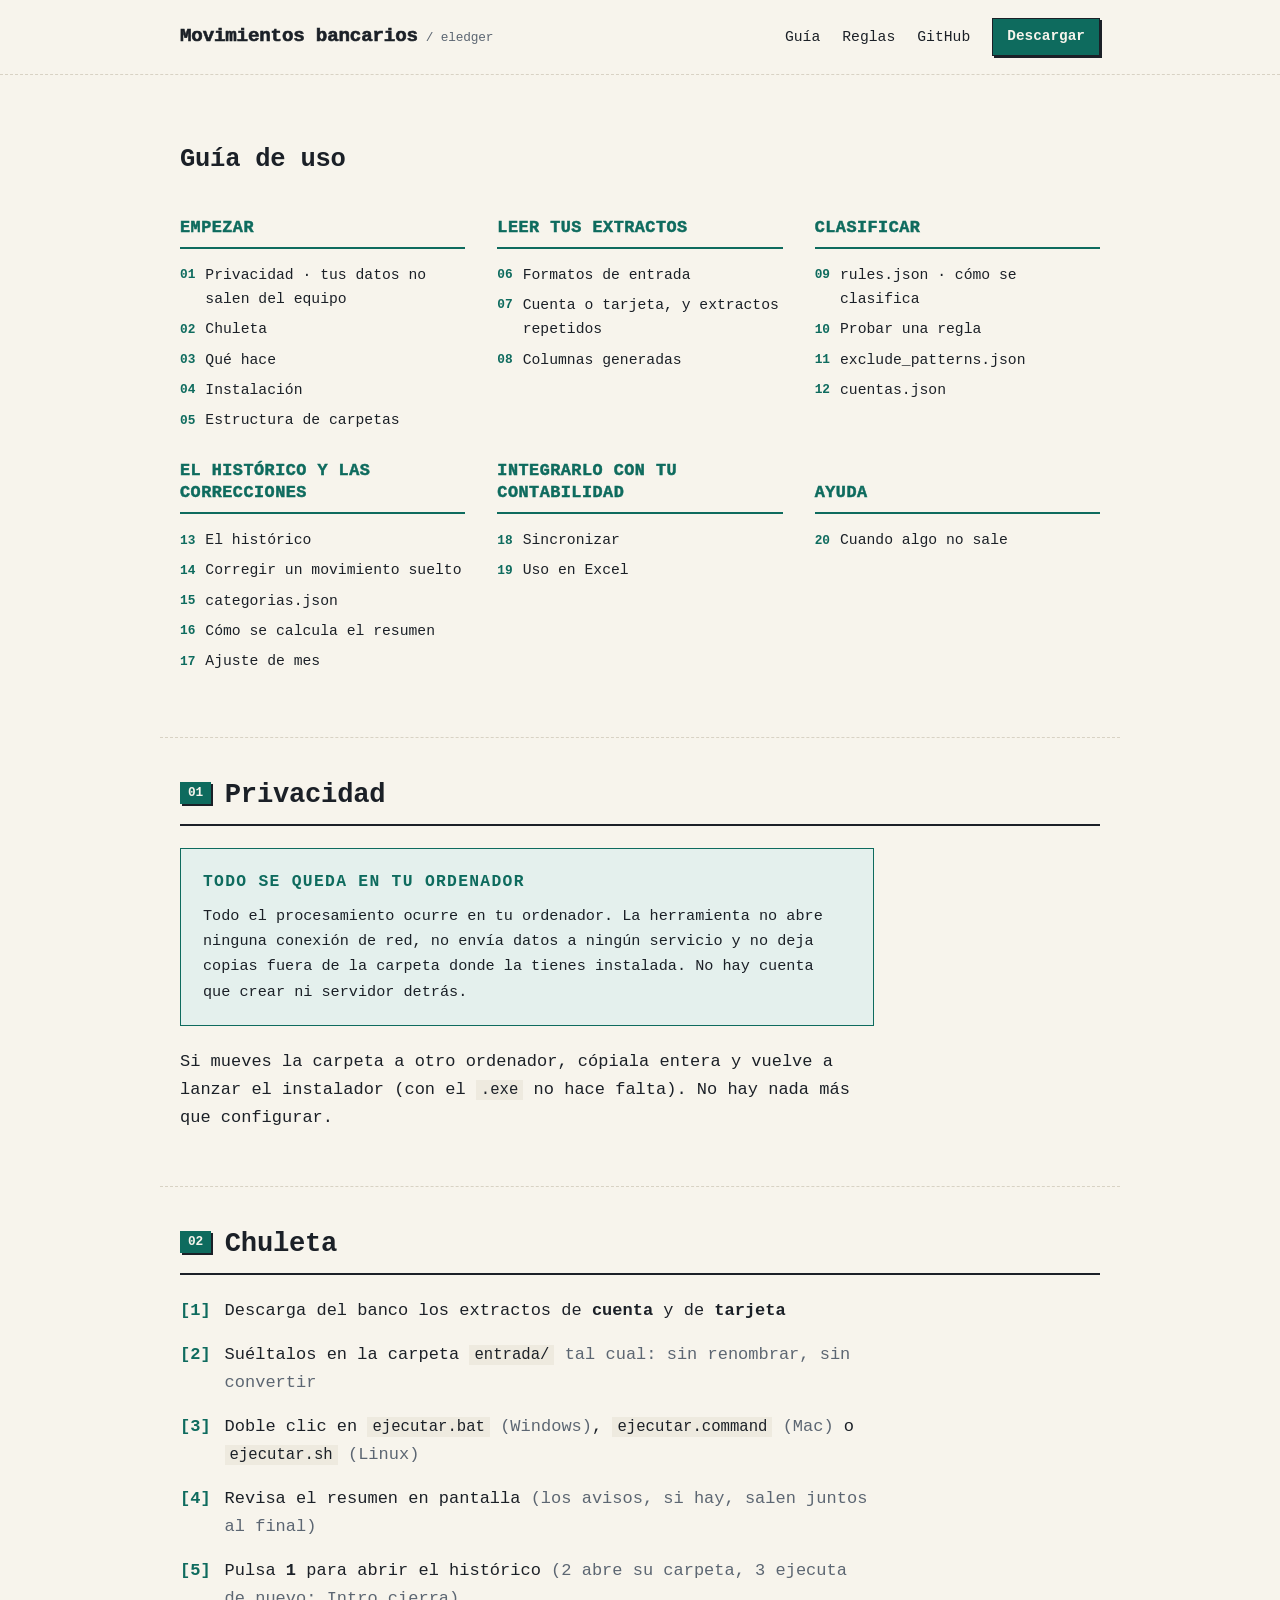
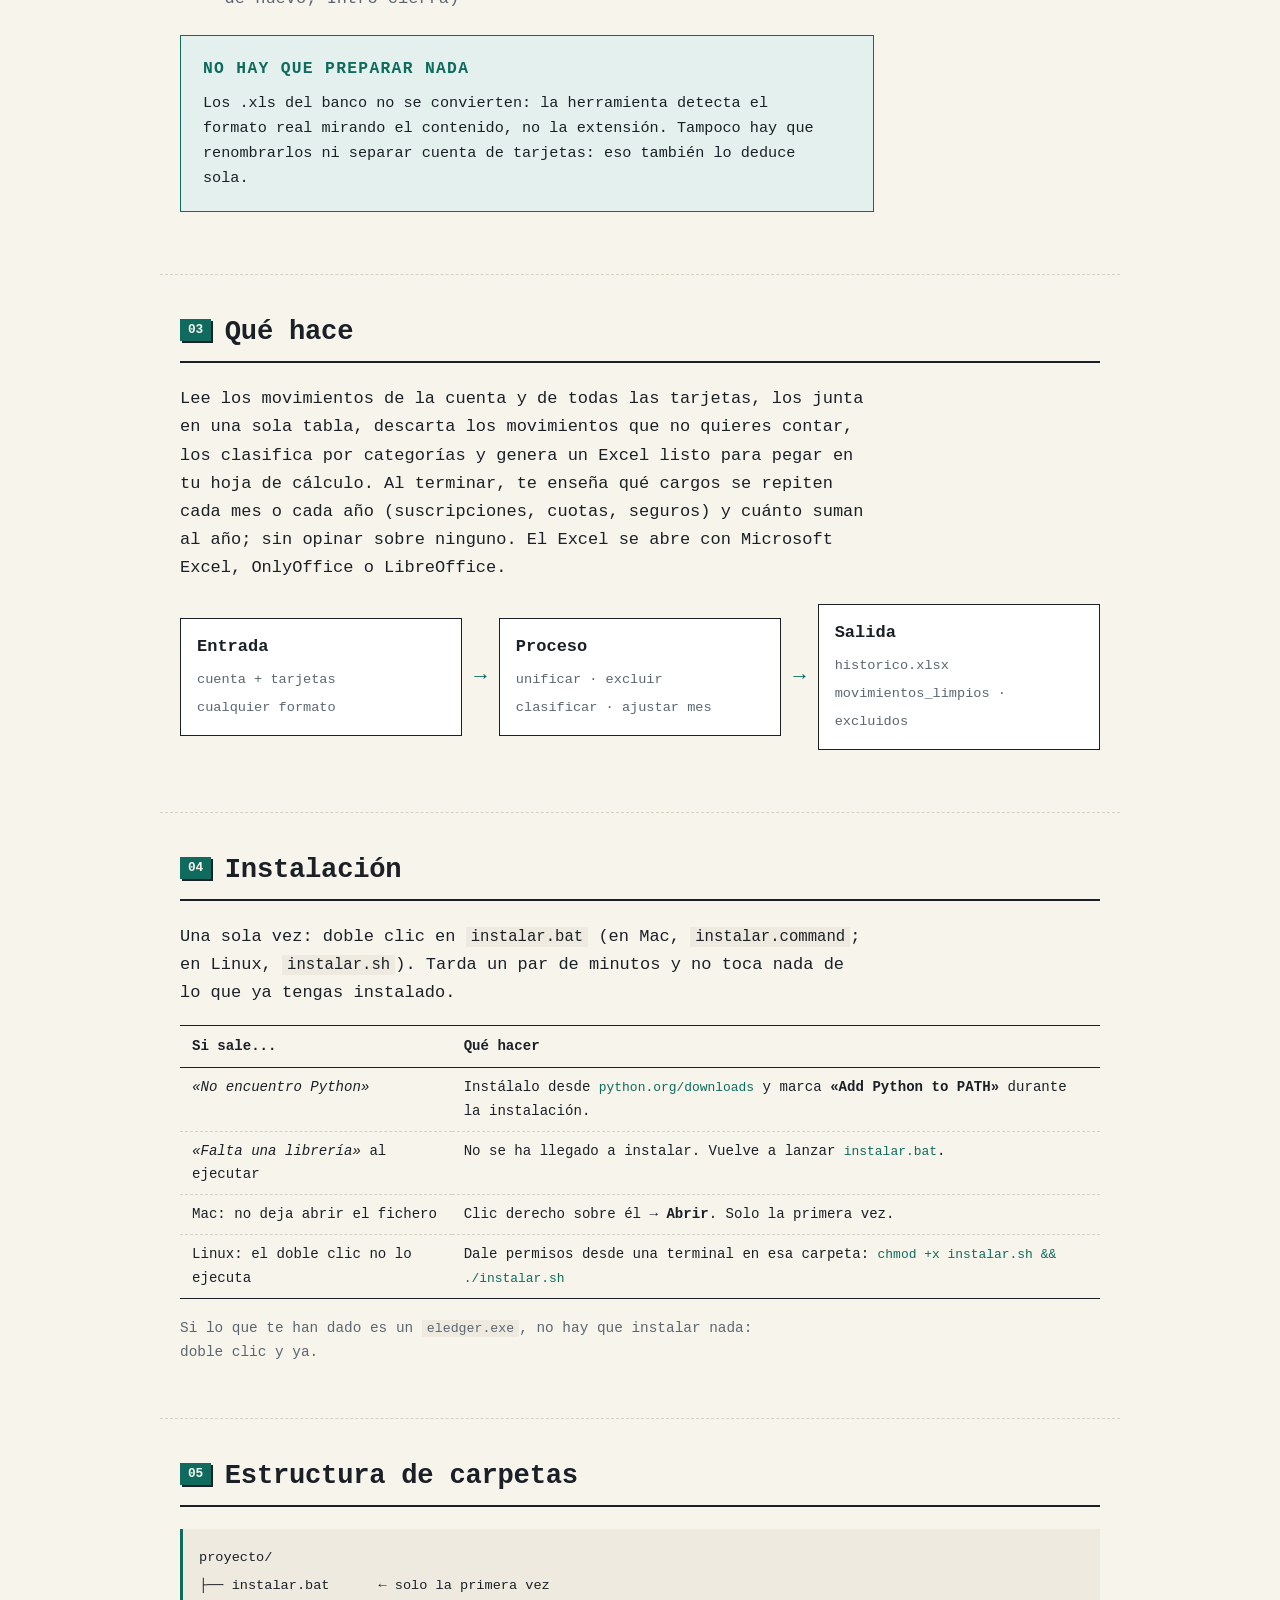
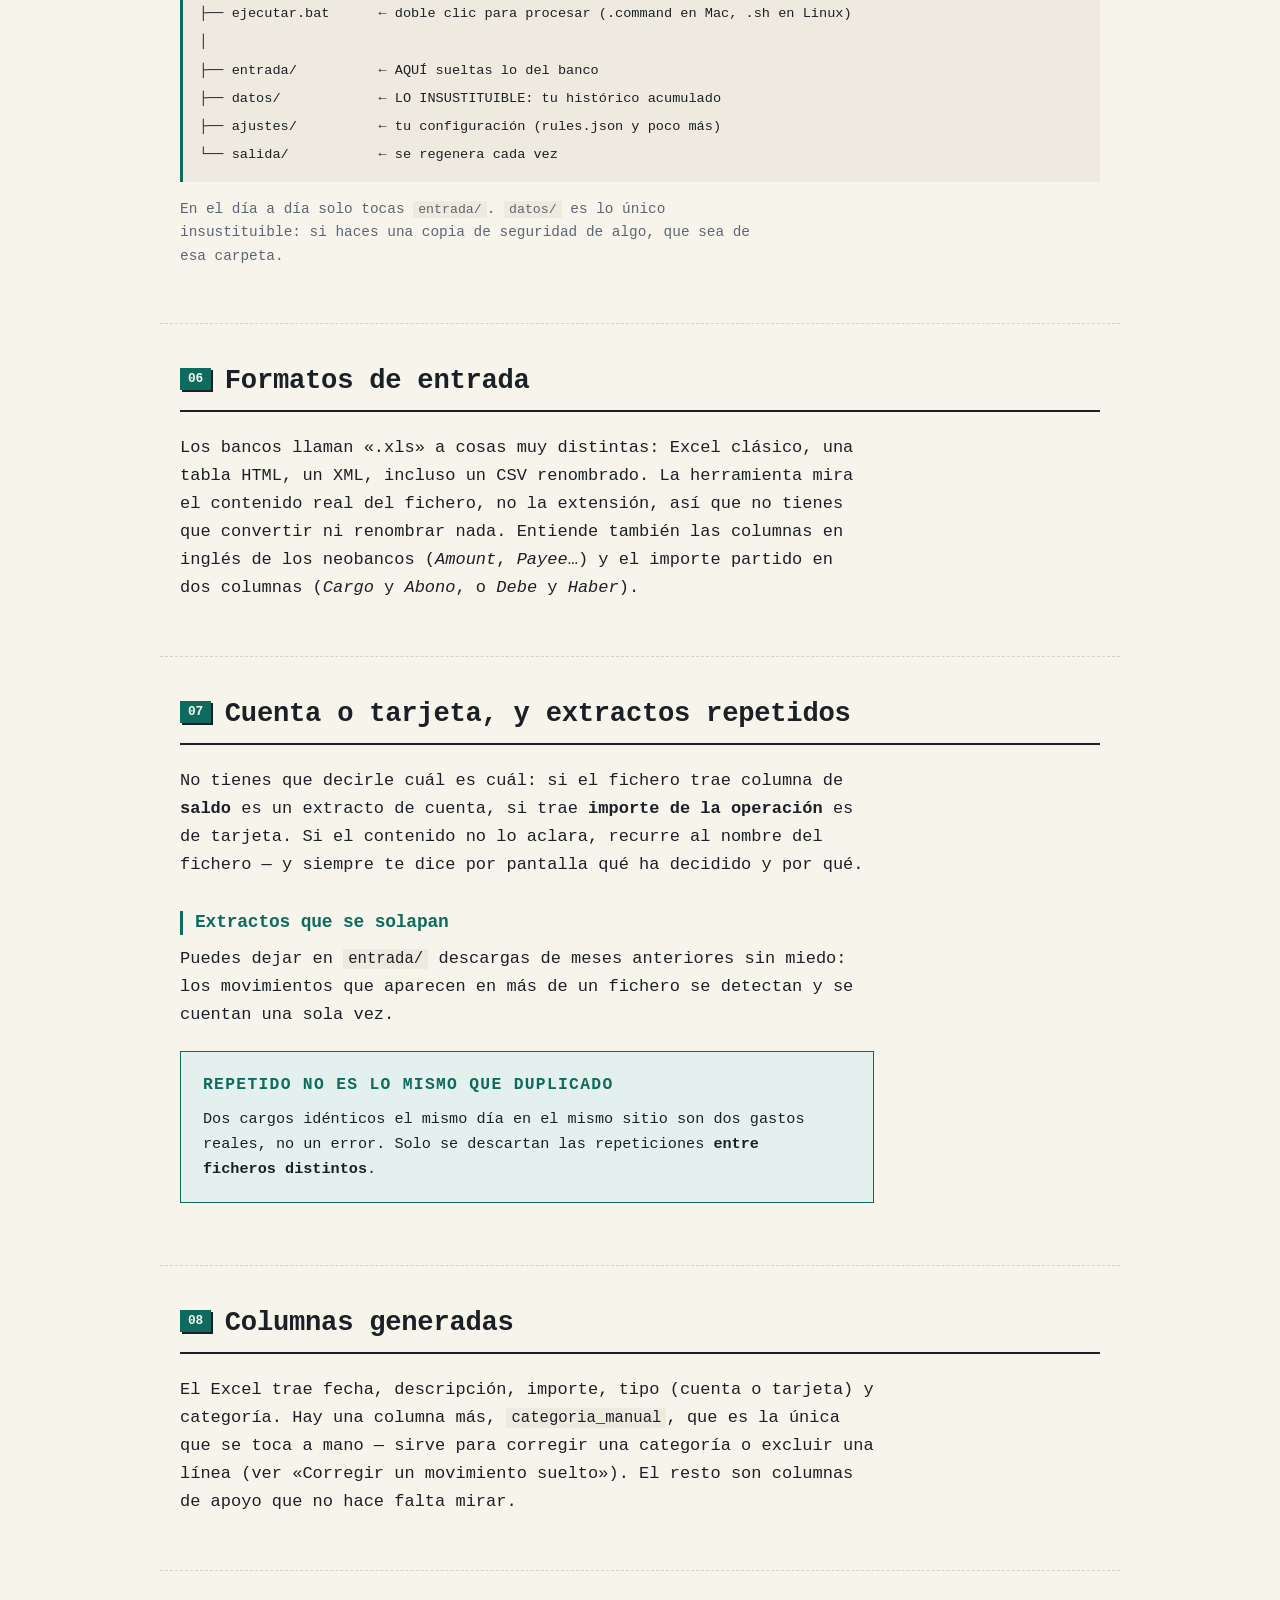
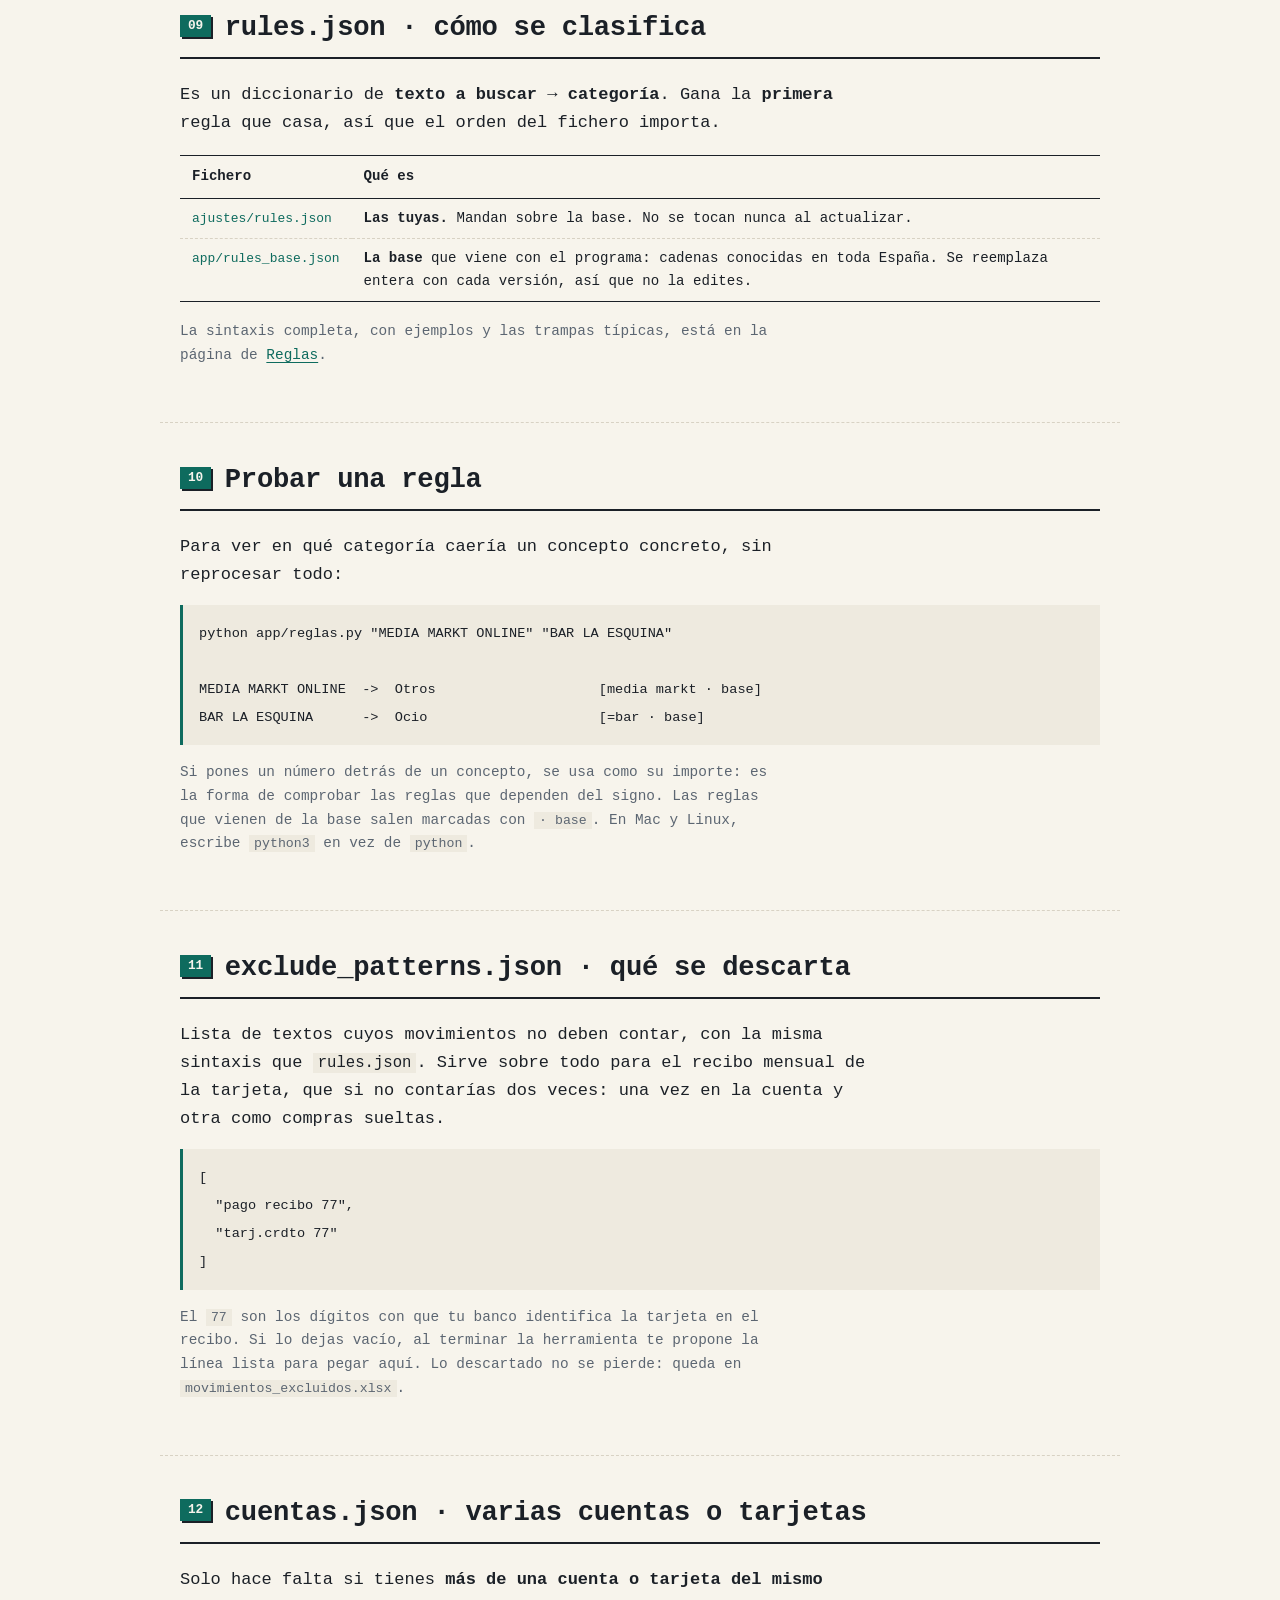
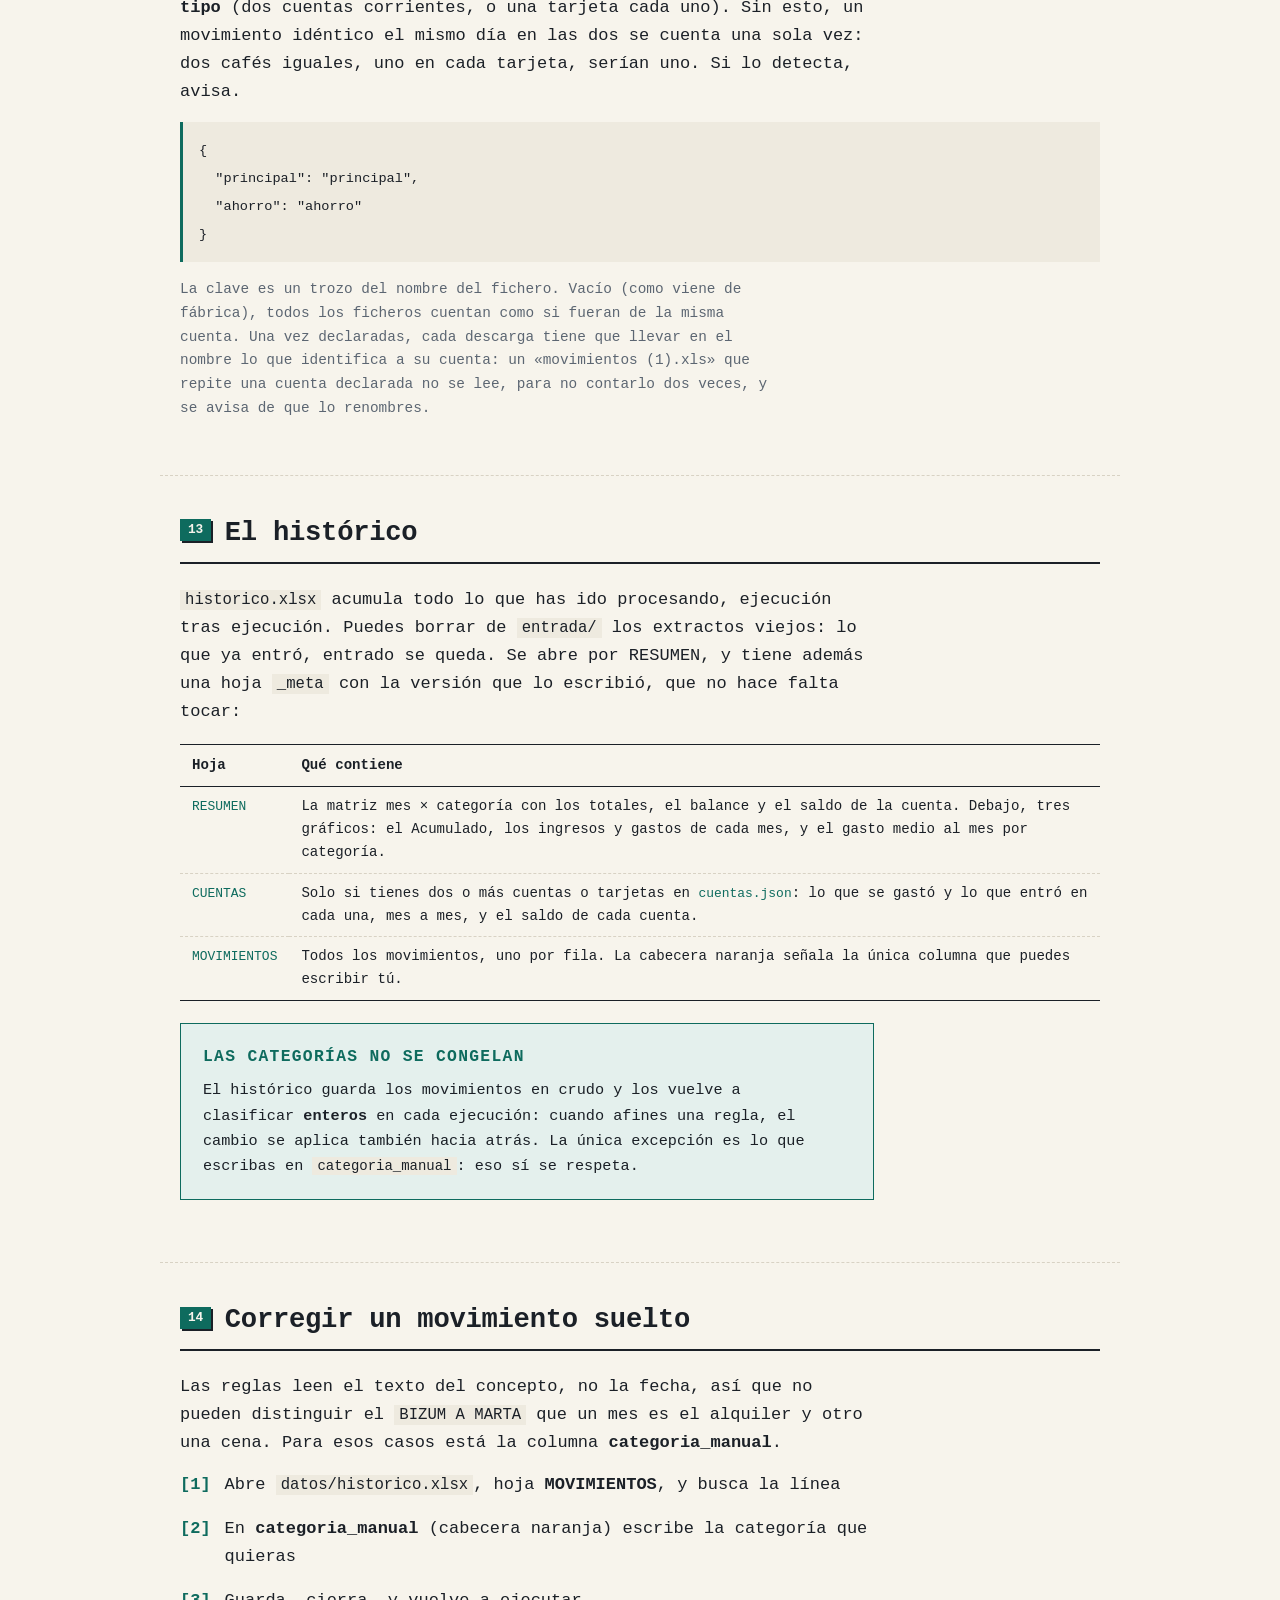
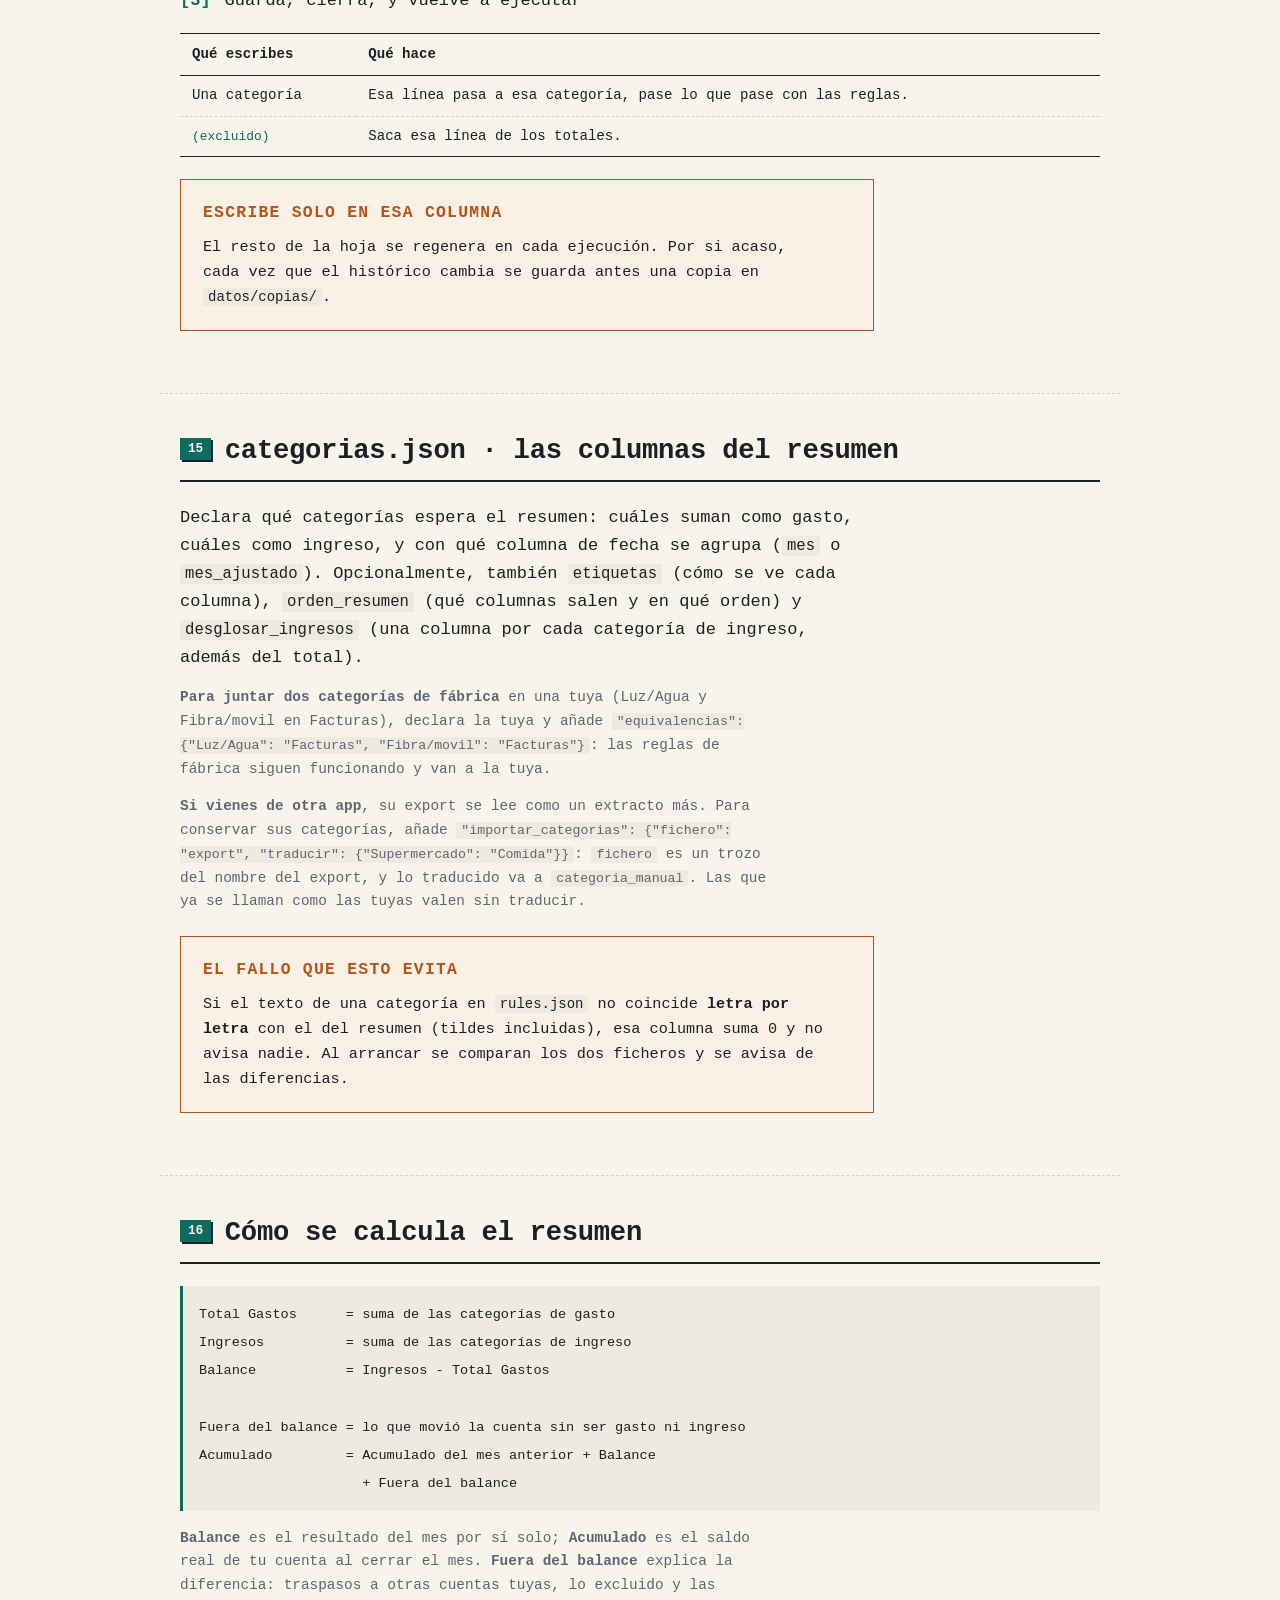
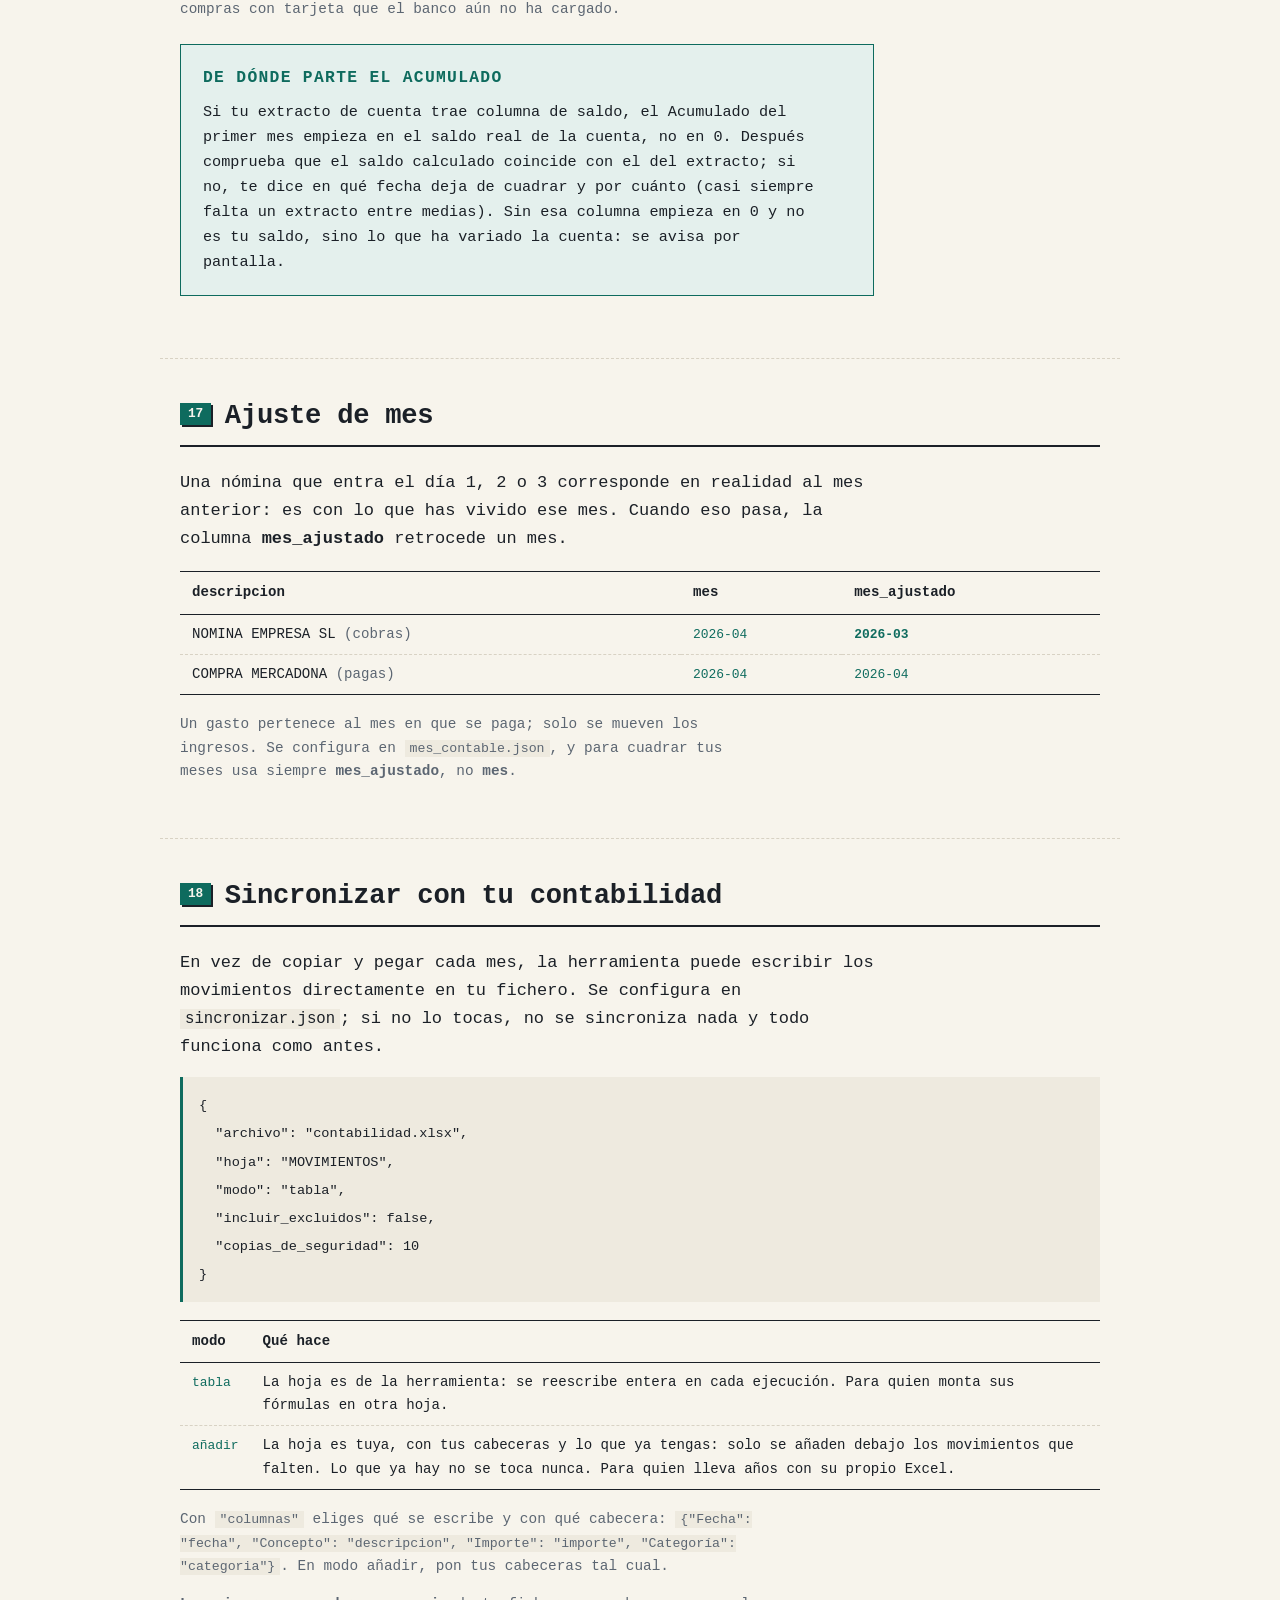
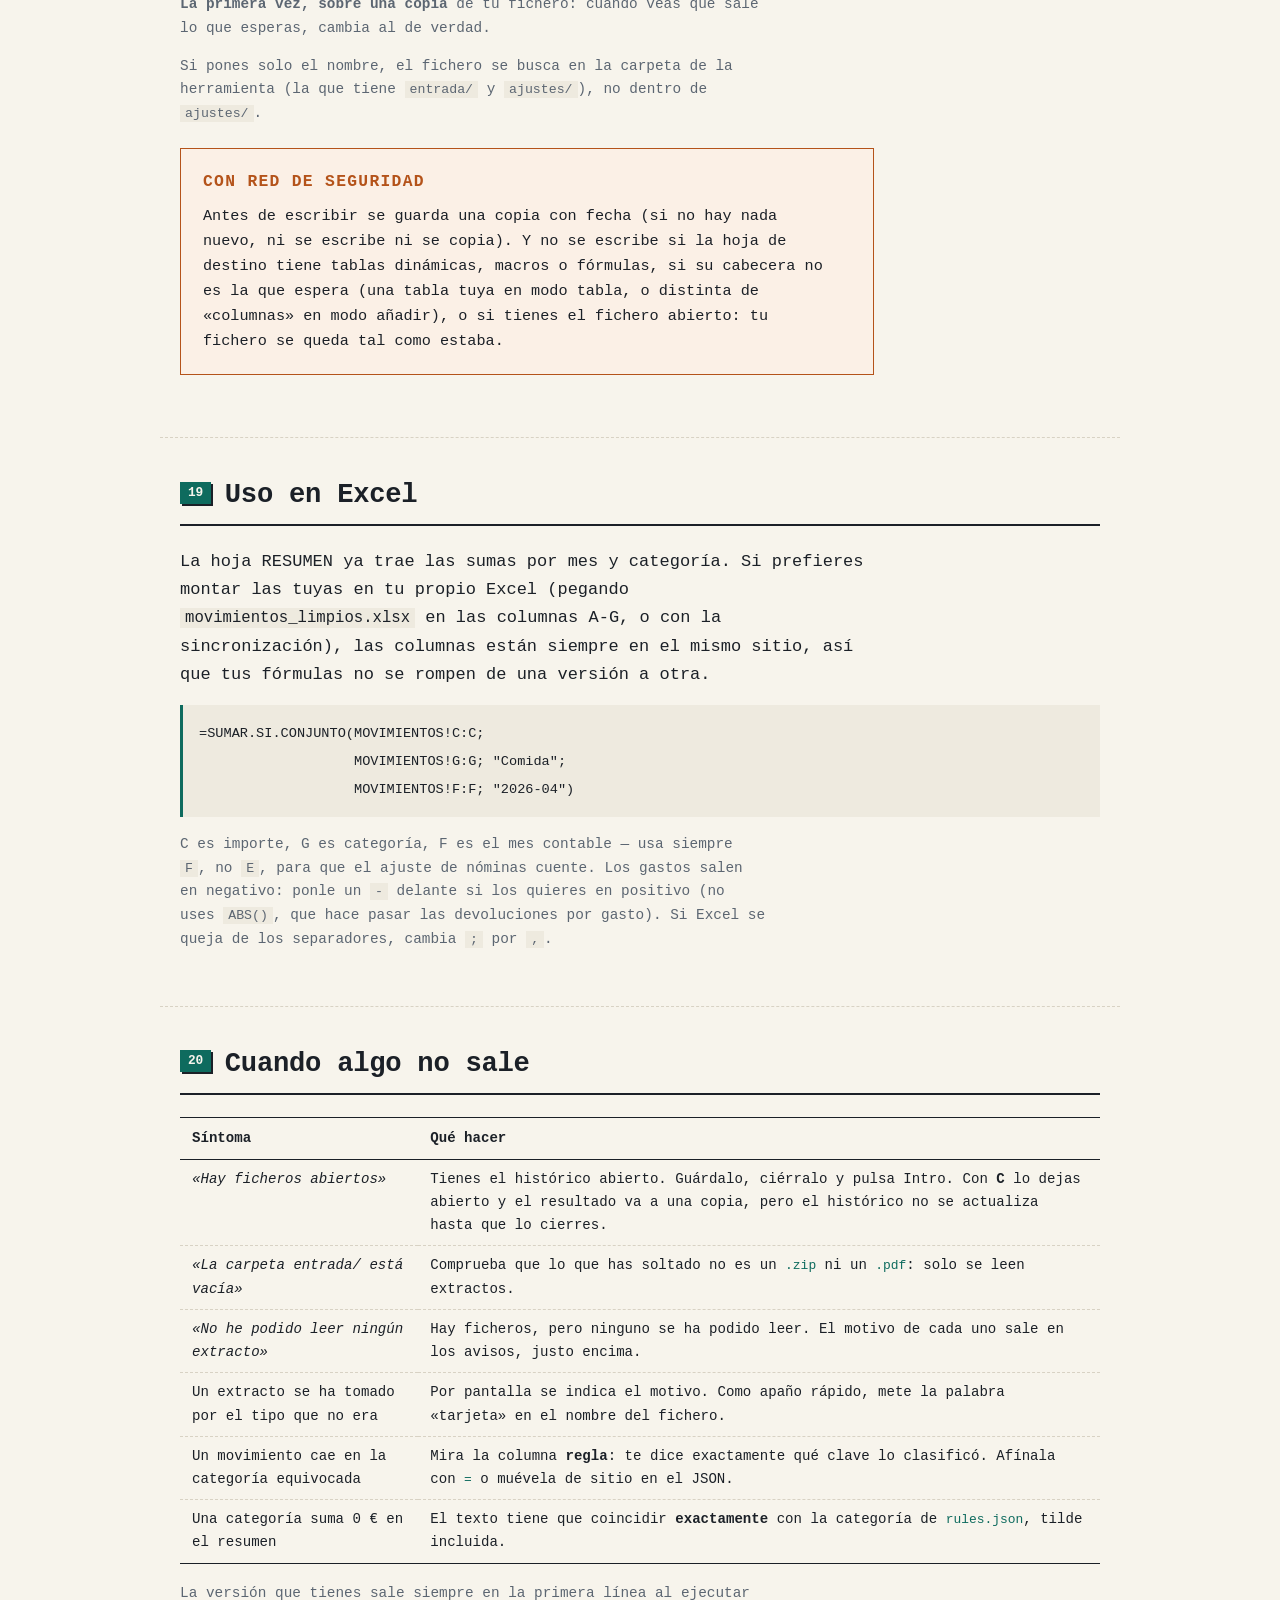
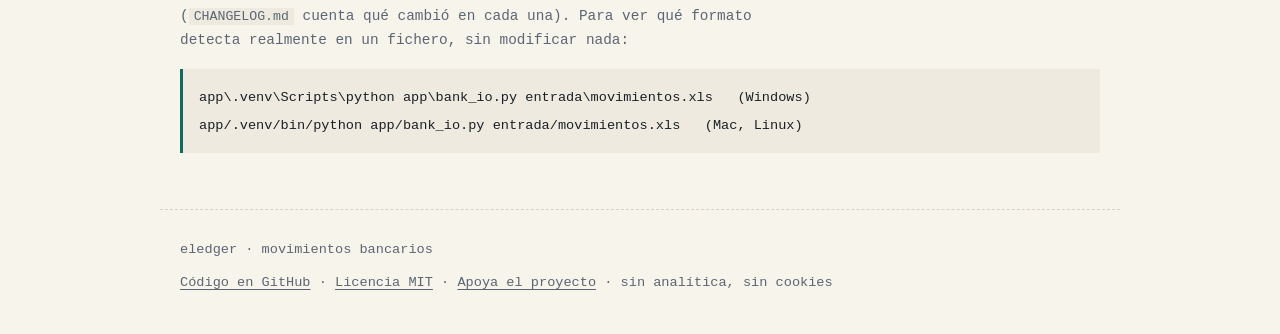
==== commit 1bc6c231: "Apoya el proyecto: una dirección Lightning, sin plataformas Sección al final de la portada con la di" ====
--- a/guia/index.html
+++ b/guia/index.html
@@ -552,6 +552,7 @@
     <span>
       <a href="https://github.com/ulmoexp/eledger">Código en GitHub</a>
       · <a href="https://github.com/ulmoexp/eledger/blob/master/LICENSE">Licencia MIT</a>
+      · <a href="../#apoya">Apoya el proyecto</a>
       · sin analítica, sin cookies
     </span>
   </div>
--- a/assets/estilos.css
+++ b/assets/estilos.css
@@ -346,6 +346,39 @@
 .grafico-hoja .pista { display: block; border-left: 1px solid var(--gris-cl); }
 .grafico-hoja .barra { display: block; height: 14px; background: #2A78D6; }
 .grafico-hoja .valor { font-variant-numeric: tabular-nums; }
+
+/* --- apoya el proyecto: la dirección Lightning y su QR (generado en
+   local y servido desde assets/, sin nada de terceros) --- */
+.apoyo {
+  display: flex;
+  gap: 28px;
+  align-items: center;
+  max-width: var(--medida);
+  padding: 22px;
+  border: 1.5px dashed var(--linea);
+}
+.apoyo-qr {
+  flex: none;
+  width: 170px;
+  height: 170px;
+  padding: 8px;
+  background: #FFFFFF;
+  border: 1.5px solid var(--tinta);
+  box-shadow: 4px 4px 0 var(--linea);
+}
+.apoyo-texto { flex: 1; min-width: 0; }
+.apoyo-etiqueta {
+  margin: 0 0 6px;
+  font-size: 0.8rem;
+  letter-spacing: 0.12em;
+  text-transform: uppercase;
+  color: var(--acento);
+  font-weight: 700;
+}
+/* la dirección es larga: que parta donde haga falta en vez de desbordar */
+.apoyo-direccion { margin: 0 0 14px; overflow-wrap: anywhere; }
+.apoyo-direccion code { font-size: 0.95rem; }
+button.boton-secundario { cursor: pointer; font-size: 0.95rem; padding: 8px 18px; }
 
 /* --- pasos --- */
 .pasos {
@@ -1340,6 +1373,8 @@
 
 /* --- móvil --- */
 @media (max-width: 820px) {
+  .apoyo { flex-direction: column; align-items: flex-start; }
+  .apoyo-direccion code { font-size: 0.85rem; }
   .hero {
     grid-template-columns: minmax(0, 1fr);
     grid-template-areas: "texto" "privacidad" "escena";
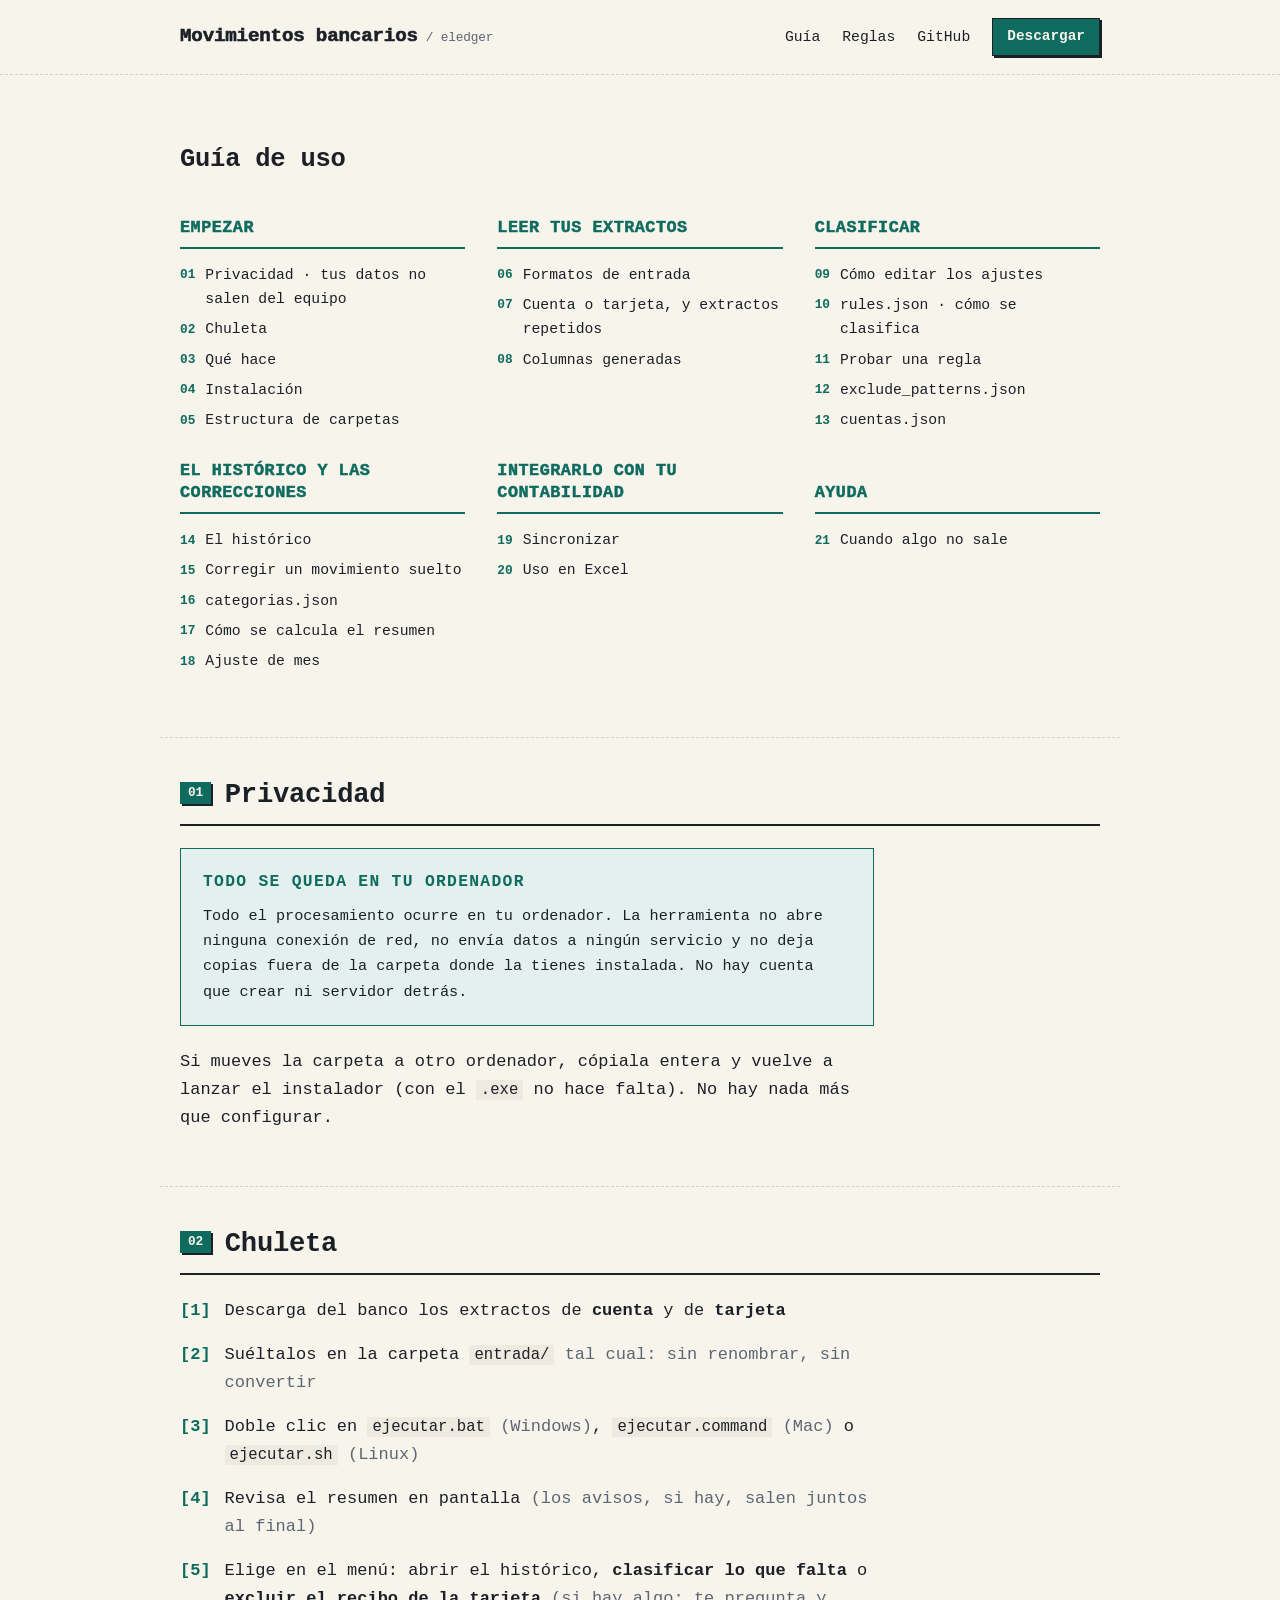
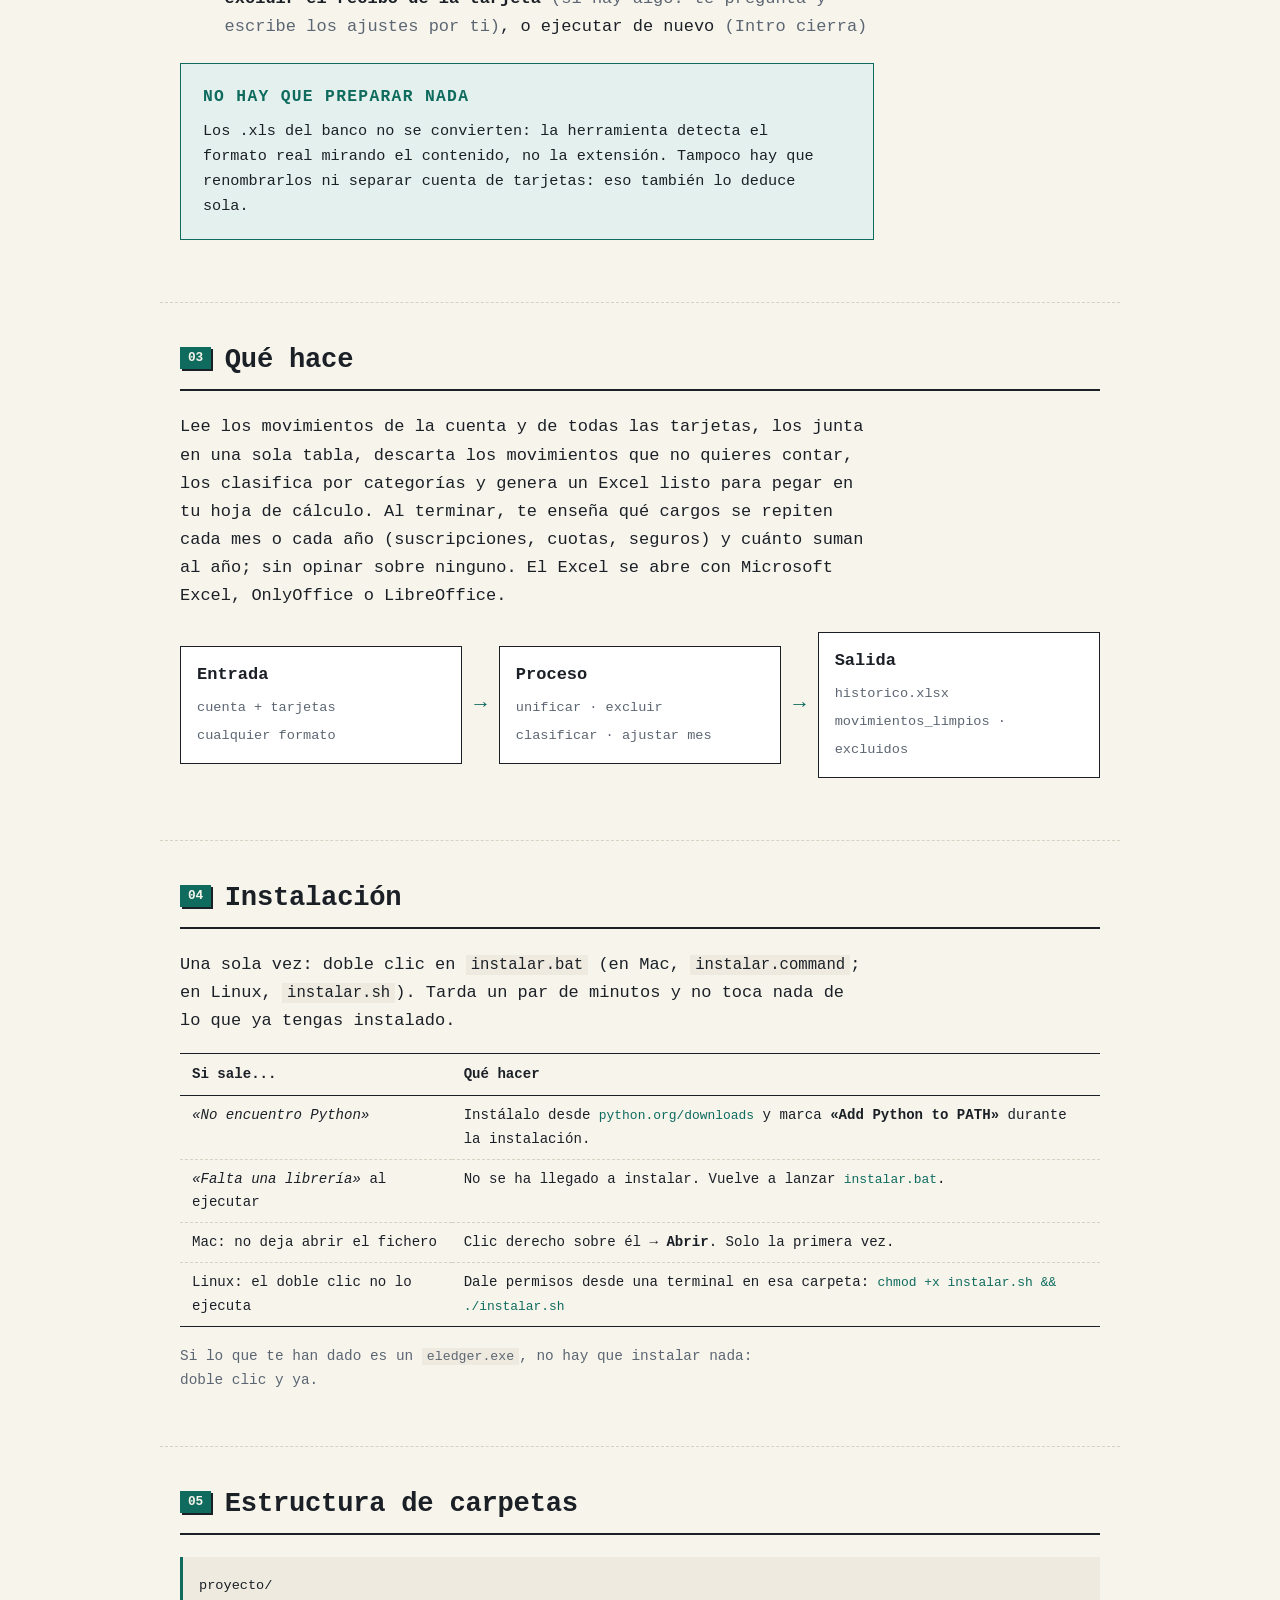
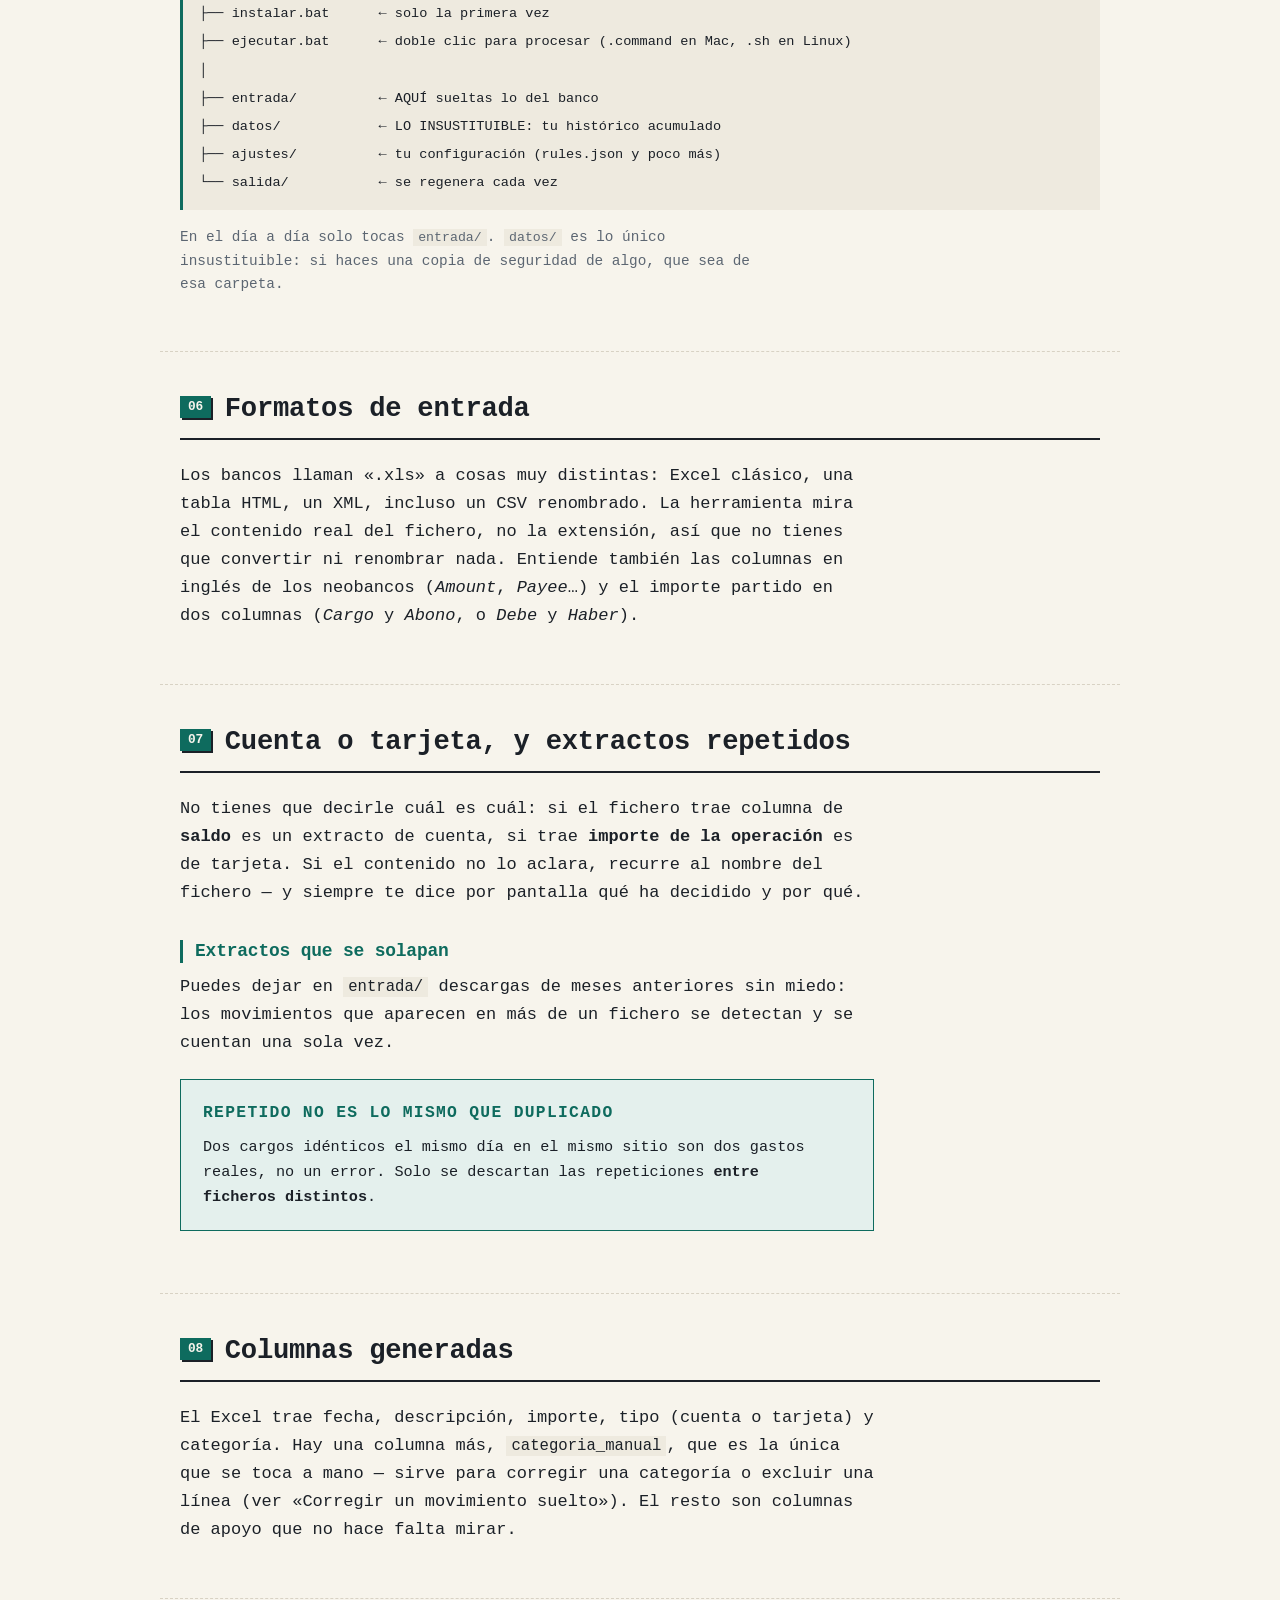
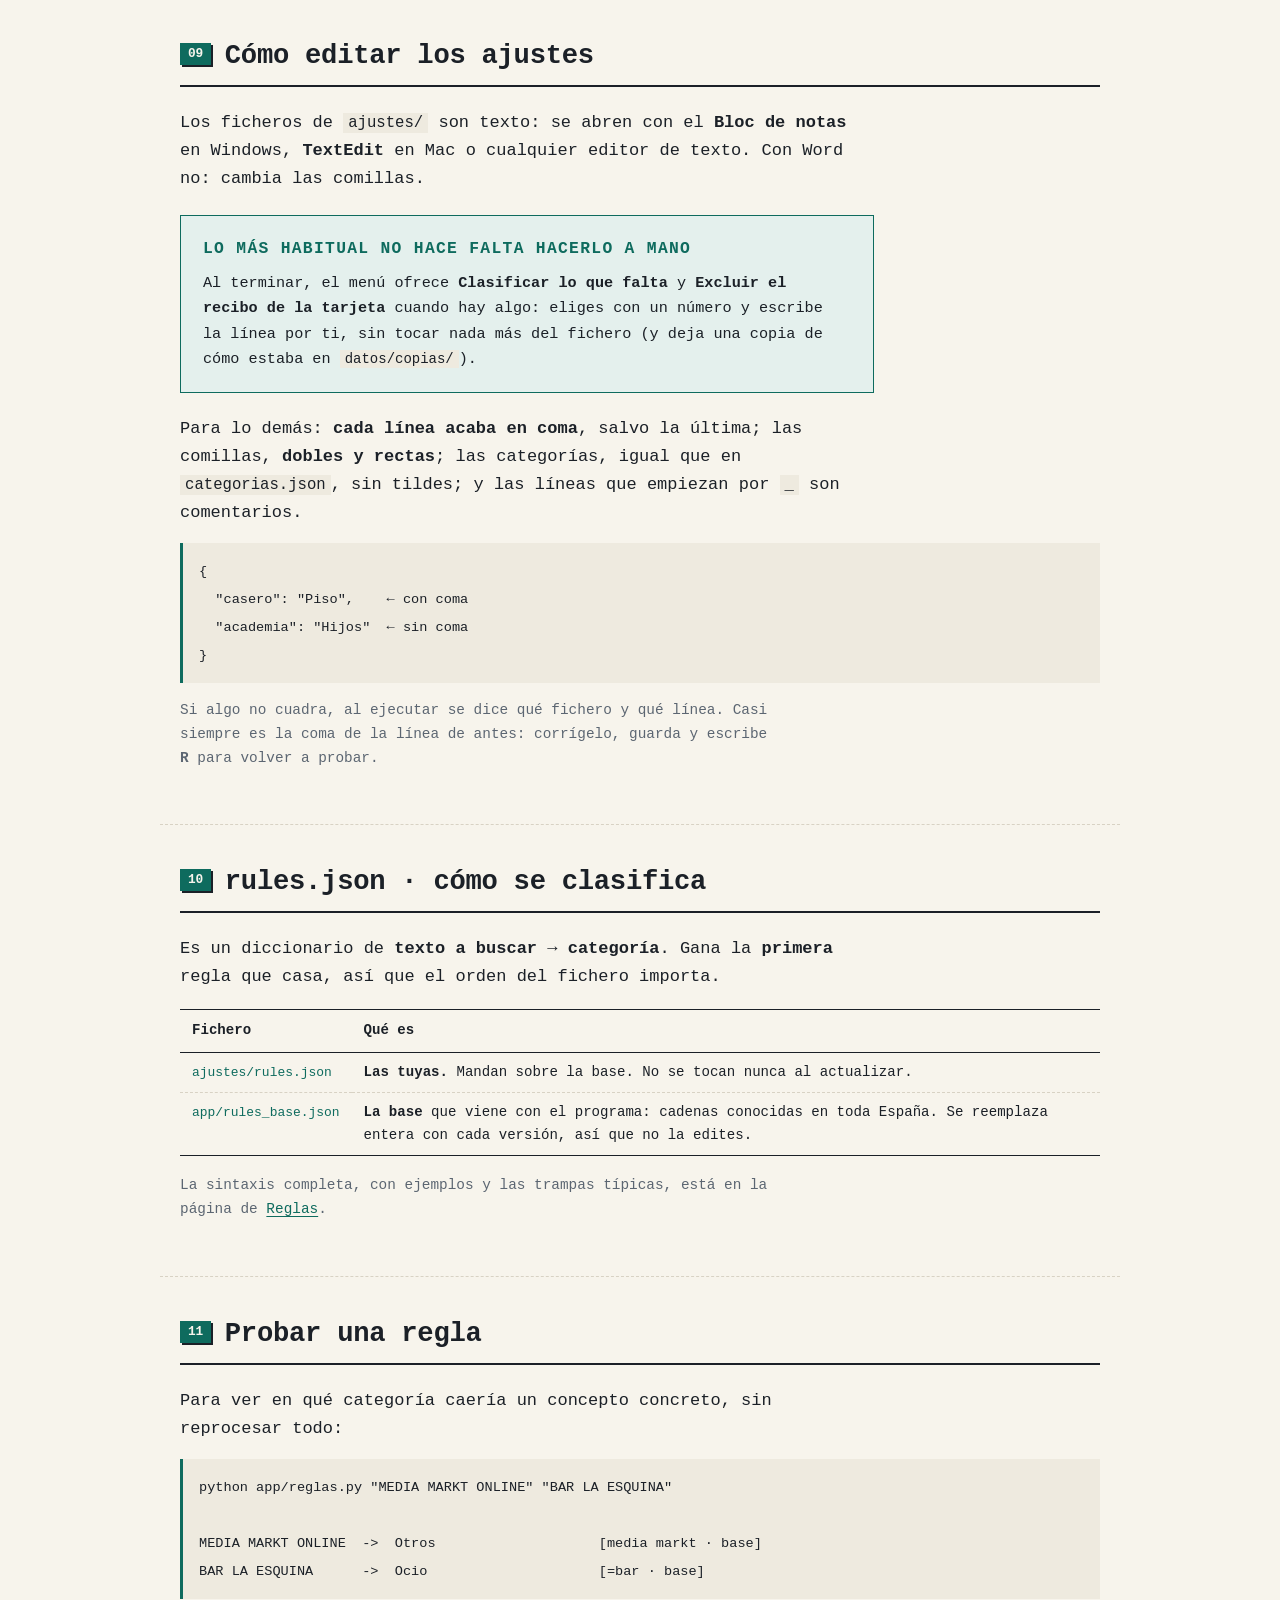
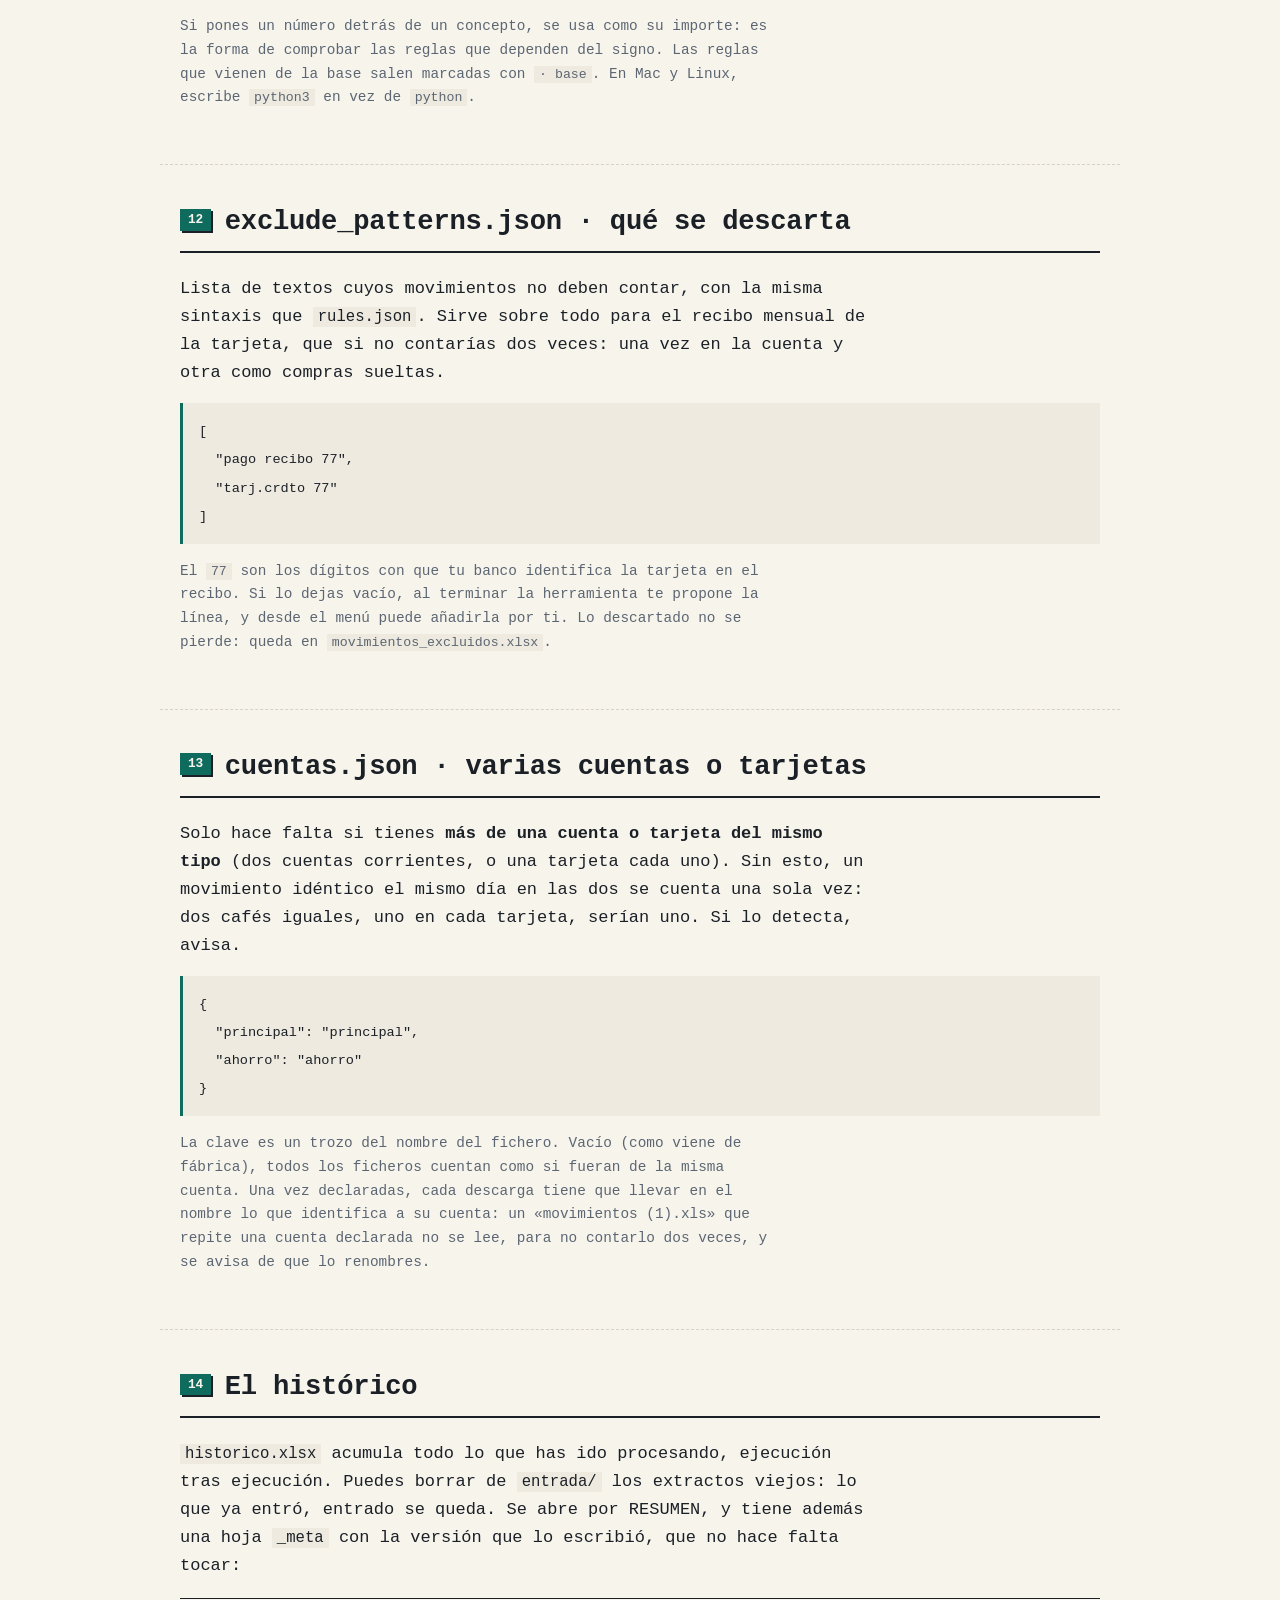
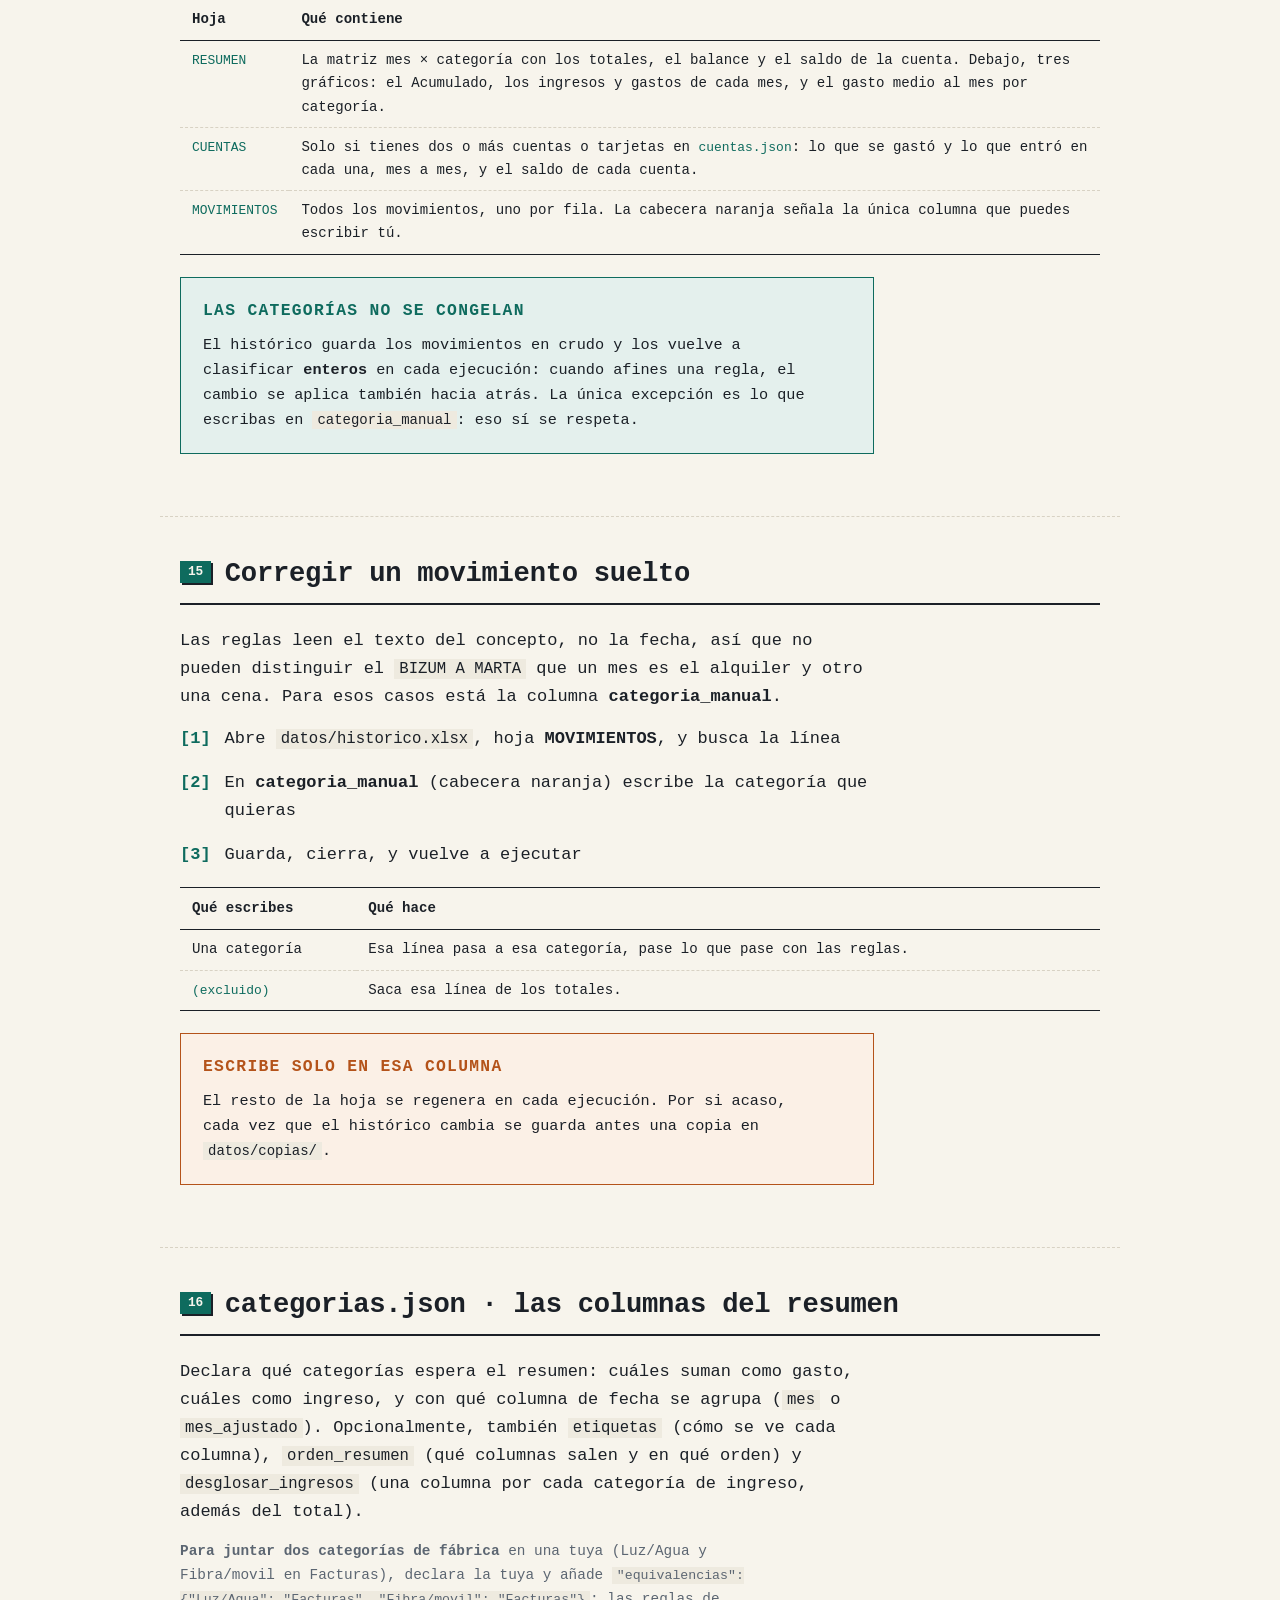
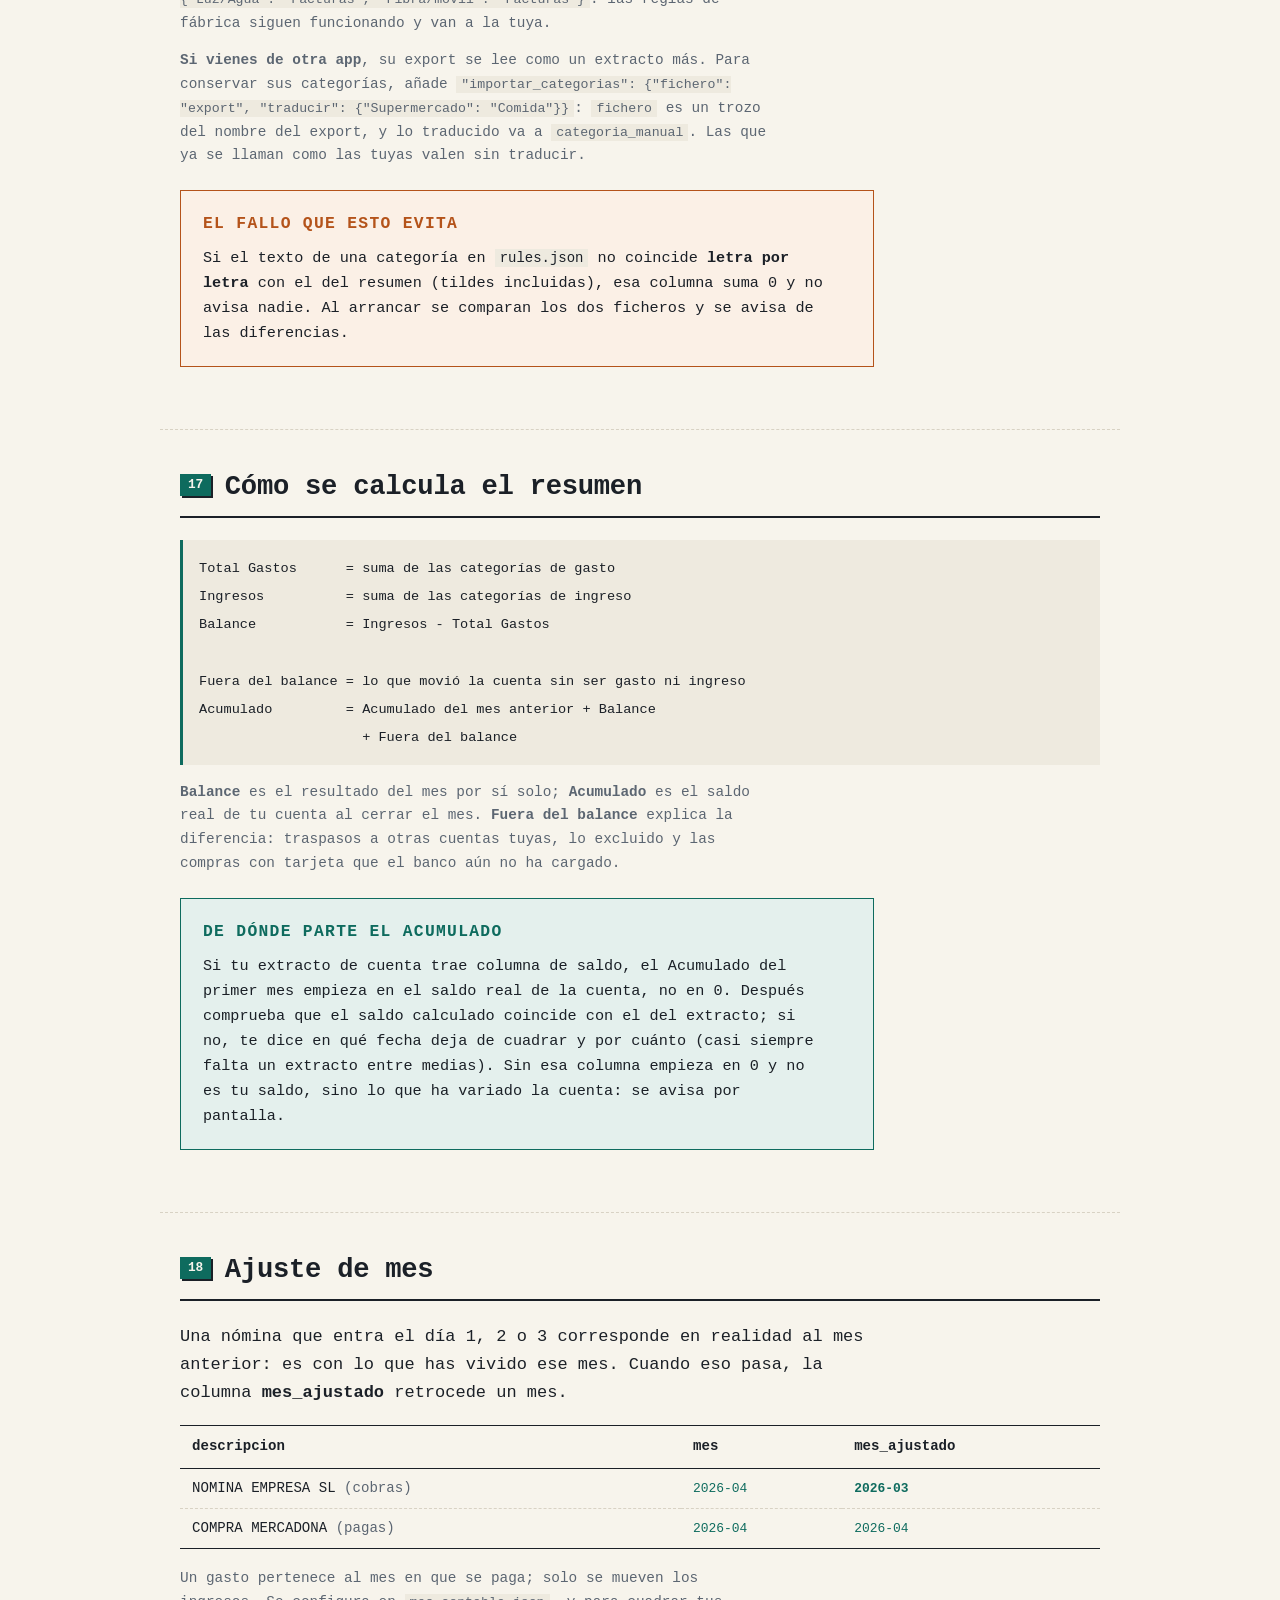
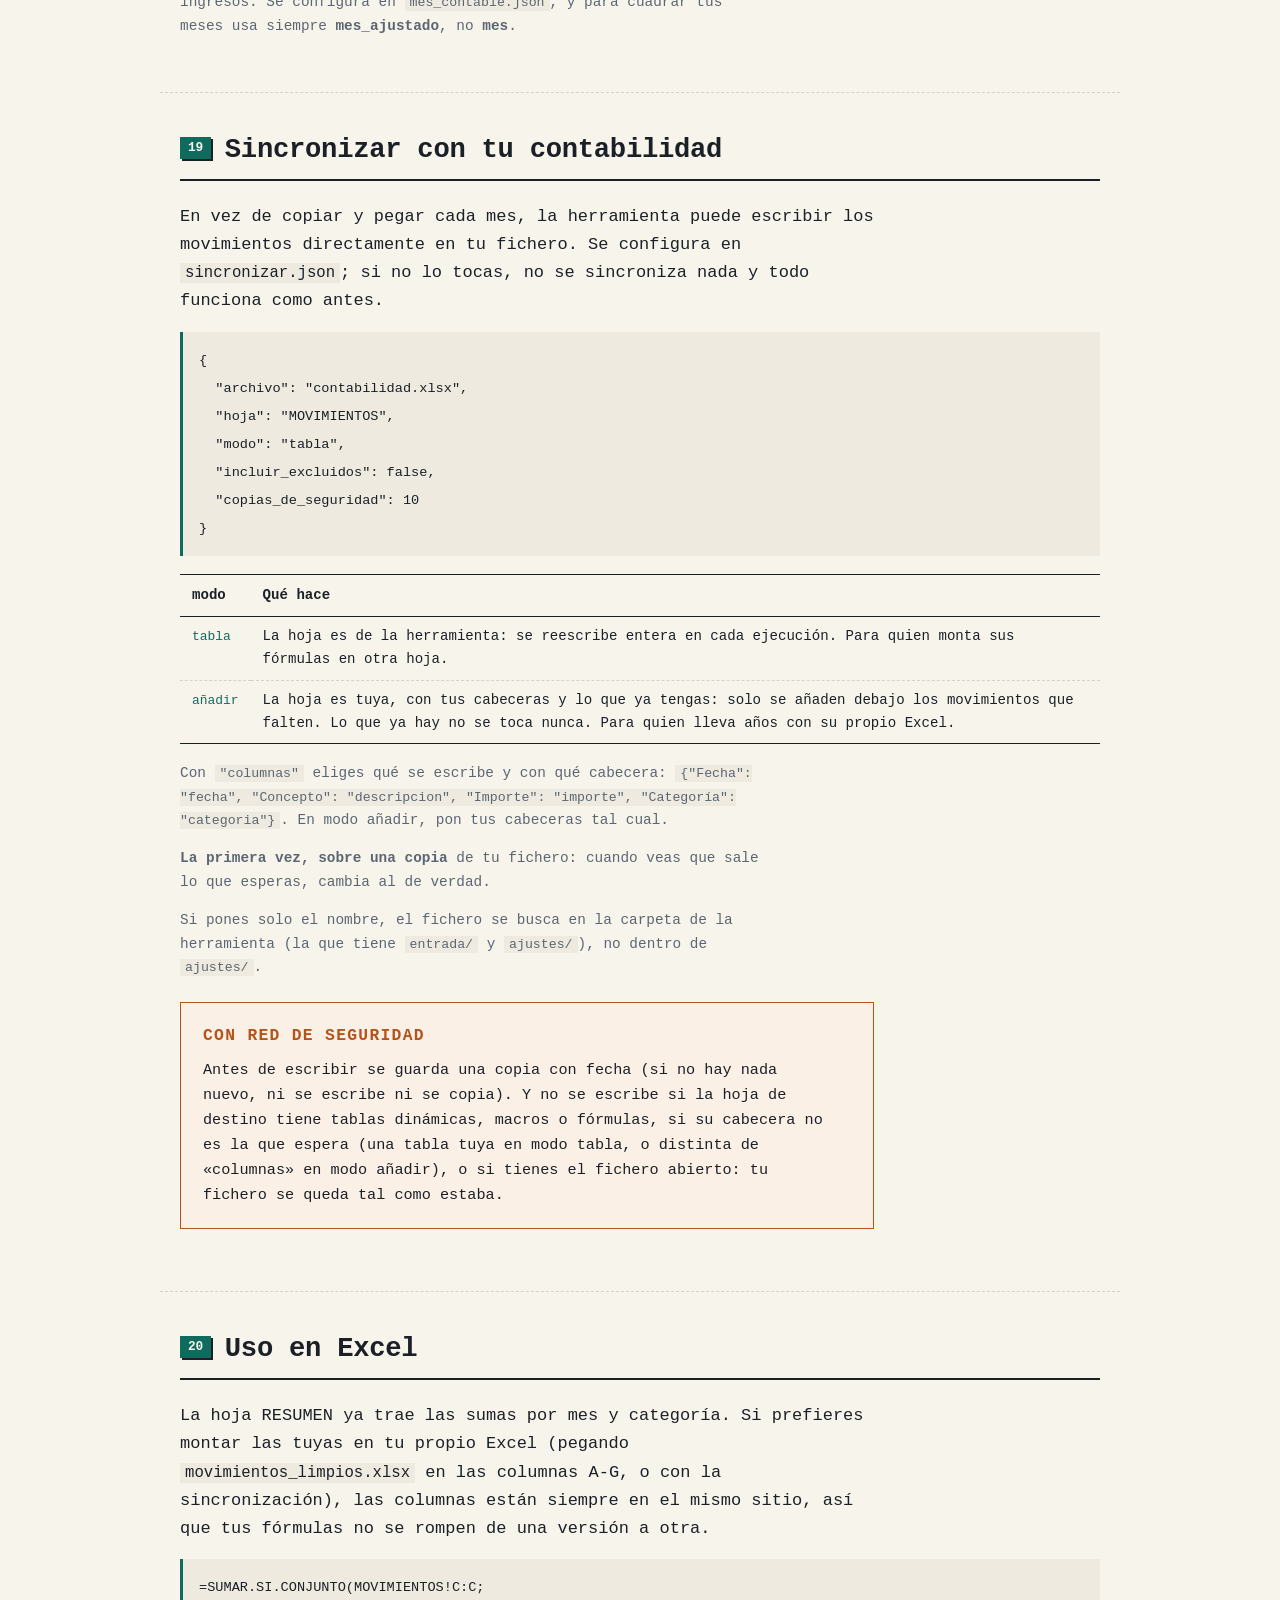
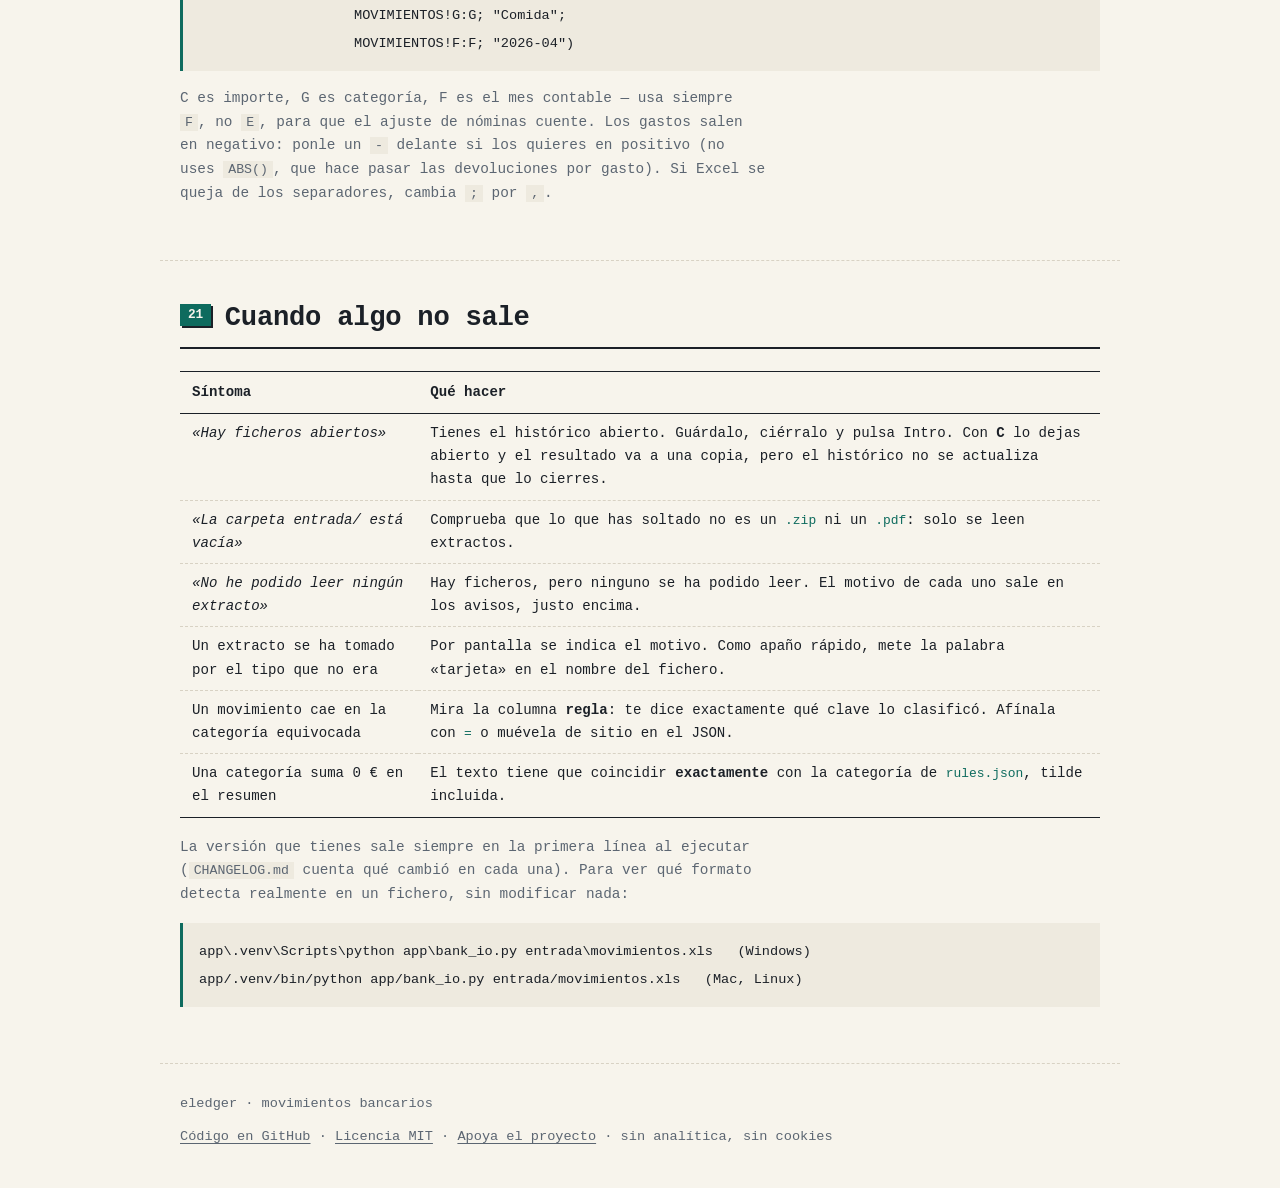
==== commit 85fef038: "Guía: «Cómo editar los ajustes» y el asistente del menú final Sección nueva (con qué se abren los JS" ====
--- a/guia/index.html
+++ b/guia/index.html
@@ -3,6 +3,12 @@
 <head>
 <meta charset="utf-8">
 <meta name="viewport" content="width=device-width, initial-scale=1">
+<link rel="canonical" href="https://eledger.surge.sh/guia/">
+<!-- La web oficial está en Surge. Esta misma página la sirve también GitHub
+     Pages (ulmoexp.github.io/eledger-web); allí solo redirige, conservando la
+     ruta y el ancla, para que los enlaces antiguos sigan funcionando sin tener
+     dos copias distintas. En Surge no hace nada y no pide nada a ningún sitio. -->
+<script>if (location.hostname === "ulmoexp.github.io") location.replace("https://eledger.surge.sh" + location.pathname.replace(/^\/eledger-web/, "") + location.search + location.hash);</script>
 <title>Guía · Movimientos bancarios</title>
 <meta name="description" content="Guía de uso de Movimientos bancarios: instalación, cómo se clasifica, el histórico, y solución de problemas.">
 <link rel="stylesheet" href="../assets/estilos.css">
@@ -47,6 +53,7 @@
     <div class="grupo-indice">
       <h3>Clasificar</h3>
       <ul>
+        <li><a href="#editar-ajustes">Cómo editar los ajustes</a></li>
         <li><a href="#rules-json">rules.json · cómo se clasifica</a></li>
         <li><a href="#probar-una-regla">Probar una regla</a></li>
         <li><a href="#exclude-patterns-json">exclude_patterns.json</a></li>
@@ -100,7 +107,7 @@
     <li><span>Suéltalos en la carpeta <code>entrada/</code> <span class="mut">tal cual: sin renombrar, sin convertir</span></span></li>
     <li><span>Doble clic en <code>ejecutar.bat</code> <span class="mut">(Windows)</span>, <code>ejecutar.command</code> <span class="mut">(Mac)</span> o <code>ejecutar.sh</code> <span class="mut">(Linux)</span></span></li>
     <li><span>Revisa el resumen en pantalla <span class="mut">(los avisos, si hay, salen juntos al final)</span></span></li>
-    <li><span>Pulsa <strong>1</strong> para abrir el histórico <span class="mut">(2 abre su carpeta, 3 ejecuta de nuevo; Intro cierra)</span></span></li>
+    <li><span>Elige en el menú: abrir el histórico, <strong>clasificar lo que falta</strong> o <strong>excluir el recibo de la tarjeta</strong> <span class="mut">(si hay algo: te pregunta y escribe los ajustes por ti)</span>, o ejecutar de nuevo <span class="mut">(Intro cierra)</span></span></li>
   </ol>
   <div class="aviso">
     <h3>No hay que preparar nada</h3>
@@ -216,6 +223,31 @@
     apoyo que no hace falta mirar.</p>
 </section>
 
+<section class="contenedor seccion-guia" id="editar-ajustes">
+  <h2>Cómo editar los ajustes</h2>
+  <p>Los ficheros de <code>ajustes/</code> son texto: se abren con el
+    <strong>Bloc de notas</strong> en Windows, <strong>TextEdit</strong> en
+    Mac o cualquier editor de texto. Con Word no: cambia las comillas.</p>
+  <div class="aviso">
+    <h3>Lo más habitual no hace falta hacerlo a mano</h3>
+    <p>Al terminar, el menú ofrece <strong>Clasificar lo que falta</strong> y
+      <strong>Excluir el recibo de la tarjeta</strong> cuando hay algo: eliges
+      con un número y escribe la línea por ti, sin tocar nada más del fichero
+      (y deja una copia de cómo estaba en <code>datos/copias/</code>).</p>
+  </div>
+  <p>Para lo demás: <strong>cada línea acaba en coma</strong>, salvo la
+    última; las comillas, <strong>dobles y rectas</strong>; las categorías,
+    igual que en <code>categorias.json</code>, sin tildes; y las líneas que
+    empiezan por <code>_</code> son comentarios.</p>
+  <pre class="codigo"><code>{
+  "casero": "Piso",    ← con coma
+  "academia": "Hijos"  ← sin coma
+}</code></pre>
+  <p class="pmini">Si algo no cuadra, al ejecutar se dice qué fichero y qué
+    línea. Casi siempre es la coma de la línea de antes: corrígelo, guarda y
+    escribe <strong>R</strong> para volver a probar.</p>
+</section>
+
 <section class="contenedor seccion-guia" id="rules-json">
   <h2>rules.json · cómo se clasifica</h2>
   <p>Es un diccionario de <strong>texto a buscar → categoría</strong>. Gana
@@ -260,7 +292,7 @@
 ]</code></pre>
   <p class="pmini">El <code>77</code> son los dígitos con que tu banco
     identifica la tarjeta en el recibo. Si lo dejas vacío, al terminar la
-    herramienta te propone la línea lista para pegar aquí. Lo descartado no
+    herramienta te propone la línea, y desde el menú puede añadirla por ti. Lo descartado no
     se pierde: queda en <code>movimientos_excluidos.xlsx</code>.</p>
 </section>
 
--- a/assets/estilos.css
+++ b/assets/estilos.css
@@ -231,6 +231,25 @@
 .aviso.alerta { background: var(--aviso-cl); border-color: var(--aviso); }
 .aviso.alerta h3 { color: var(--aviso); }
 
+/* --- vídeo de la portada: servido desde la propia web, no desde YouTube,
+   para no romper «sin analítica, sin cookies» (un reproductor incrustado
+   conecta el navegador con un tercero). preload="none" + póster: no se
+   descarga nada hasta que se le da al play. Mismo marco que la escena. --- */
+.video { margin: 28px 0 0; }
+.video video {
+  display: block;
+  width: 100%;
+  height: auto;
+  background: var(--tinta);
+  border: 1.5px solid var(--tinta);
+  box-shadow: 6px 6px 0 var(--linea);
+}
+.video figcaption {
+  margin-top: 14px;
+  font-size: 0.82rem;
+  color: var(--gris);
+}
+
 /* --- lista de qué hace: sin cajas, renglones separados por rayas --- */
 .rejilla {
   margin-top: 28px;
@@ -379,6 +398,27 @@
 .apoyo-direccion { margin: 0 0 14px; overflow-wrap: anywhere; }
 .apoyo-direccion code { font-size: 0.95rem; }
 button.boton-secundario { cursor: pointer; font-size: 0.95rem; padding: 8px 18px; }
+/* el botón y, a su lado, el aviso de que se ha copiado: aparece con un
+   fundido y se va solo */
+.apoyo-accion {
+  display: flex;
+  align-items: center;
+  flex-wrap: wrap;
+  gap: 8px 16px;
+  margin-bottom: 14px;
+}
+.apoyo-aviso {
+  font-size: 0.9rem;
+  font-weight: 700;
+  color: var(--acento);
+  opacity: 0;
+  transform: translateX(-4px);
+  transition: opacity 0.3s ease, transform 0.3s ease;
+}
+.apoyo-aviso { display: inline-flex; align-items: center; gap: 6px; }
+.apoyo-tick { width: 18px; height: 18px; flex: none; }
+.apoyo-aviso.visible { opacity: 1; transform: none; }
+.apoyo-aviso.fallo { color: var(--aviso, #B4531A); }
 
 /* --- pasos --- */
 .pasos {
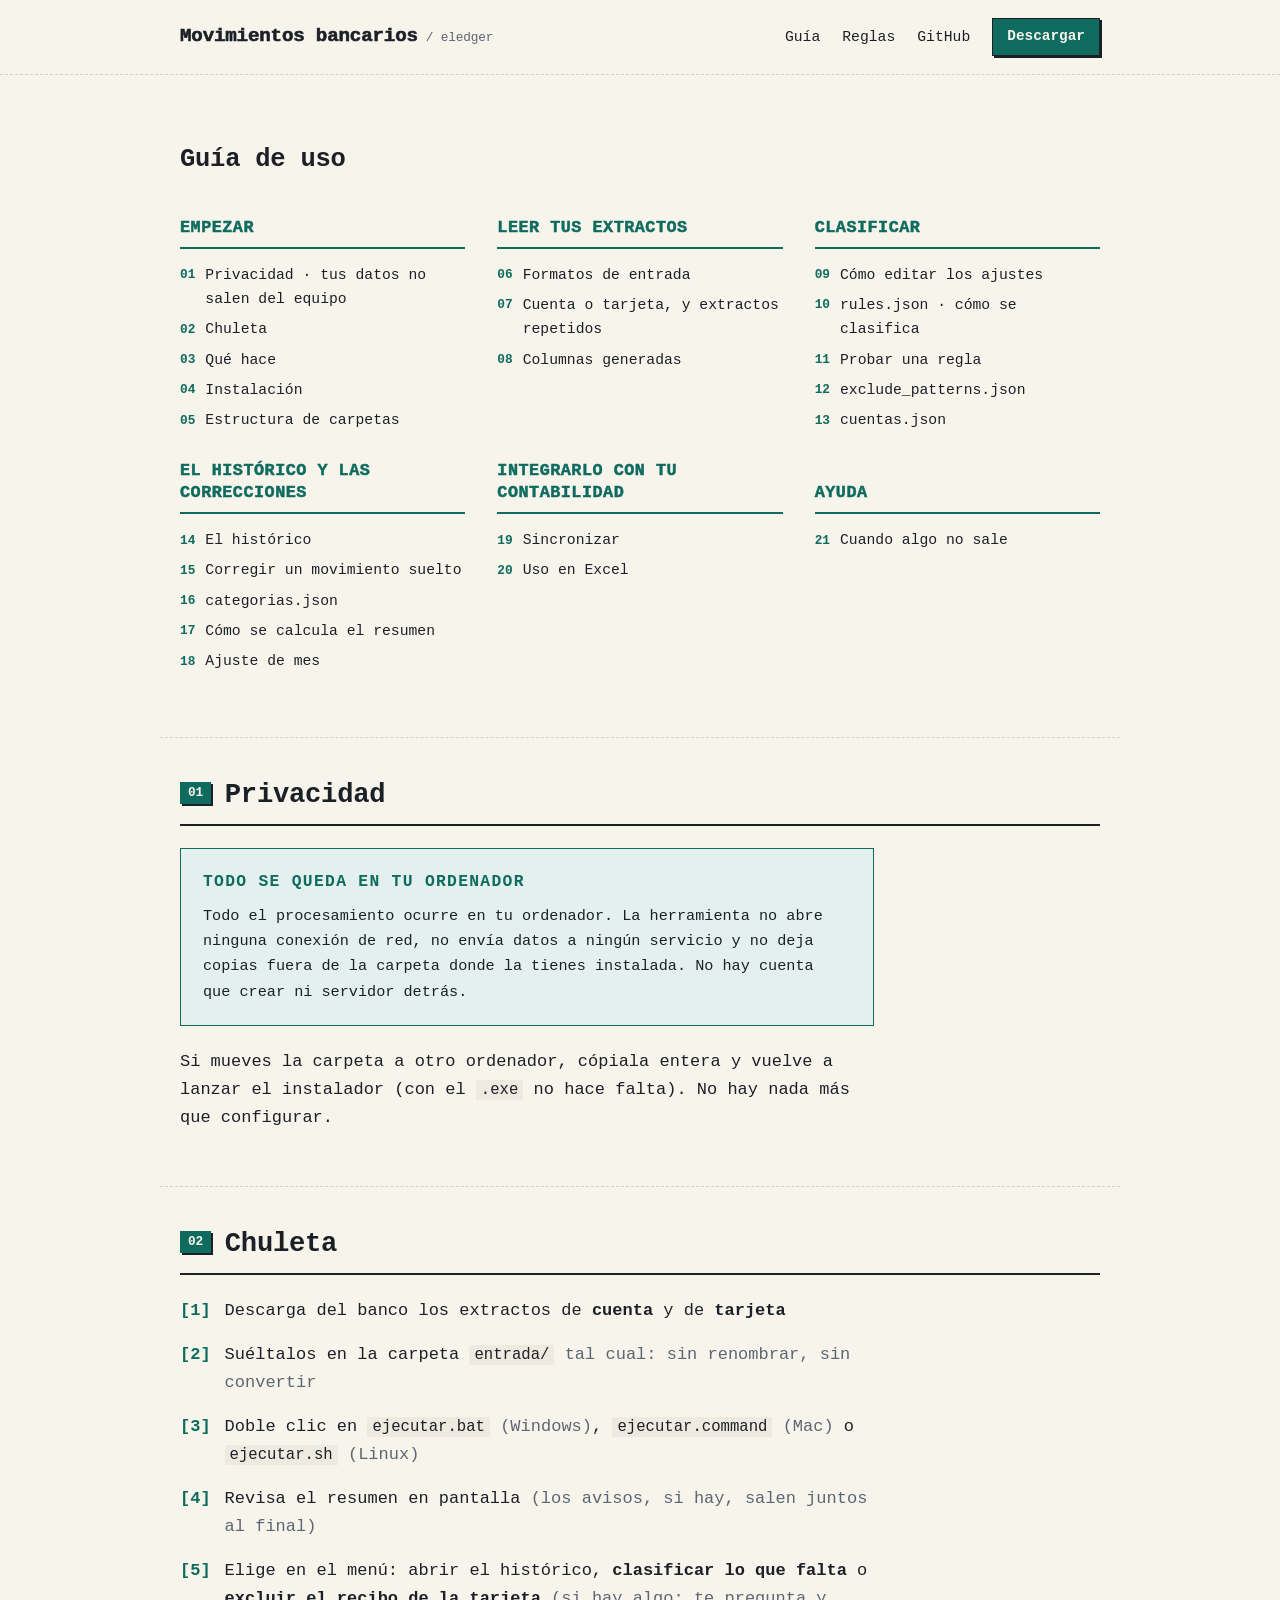
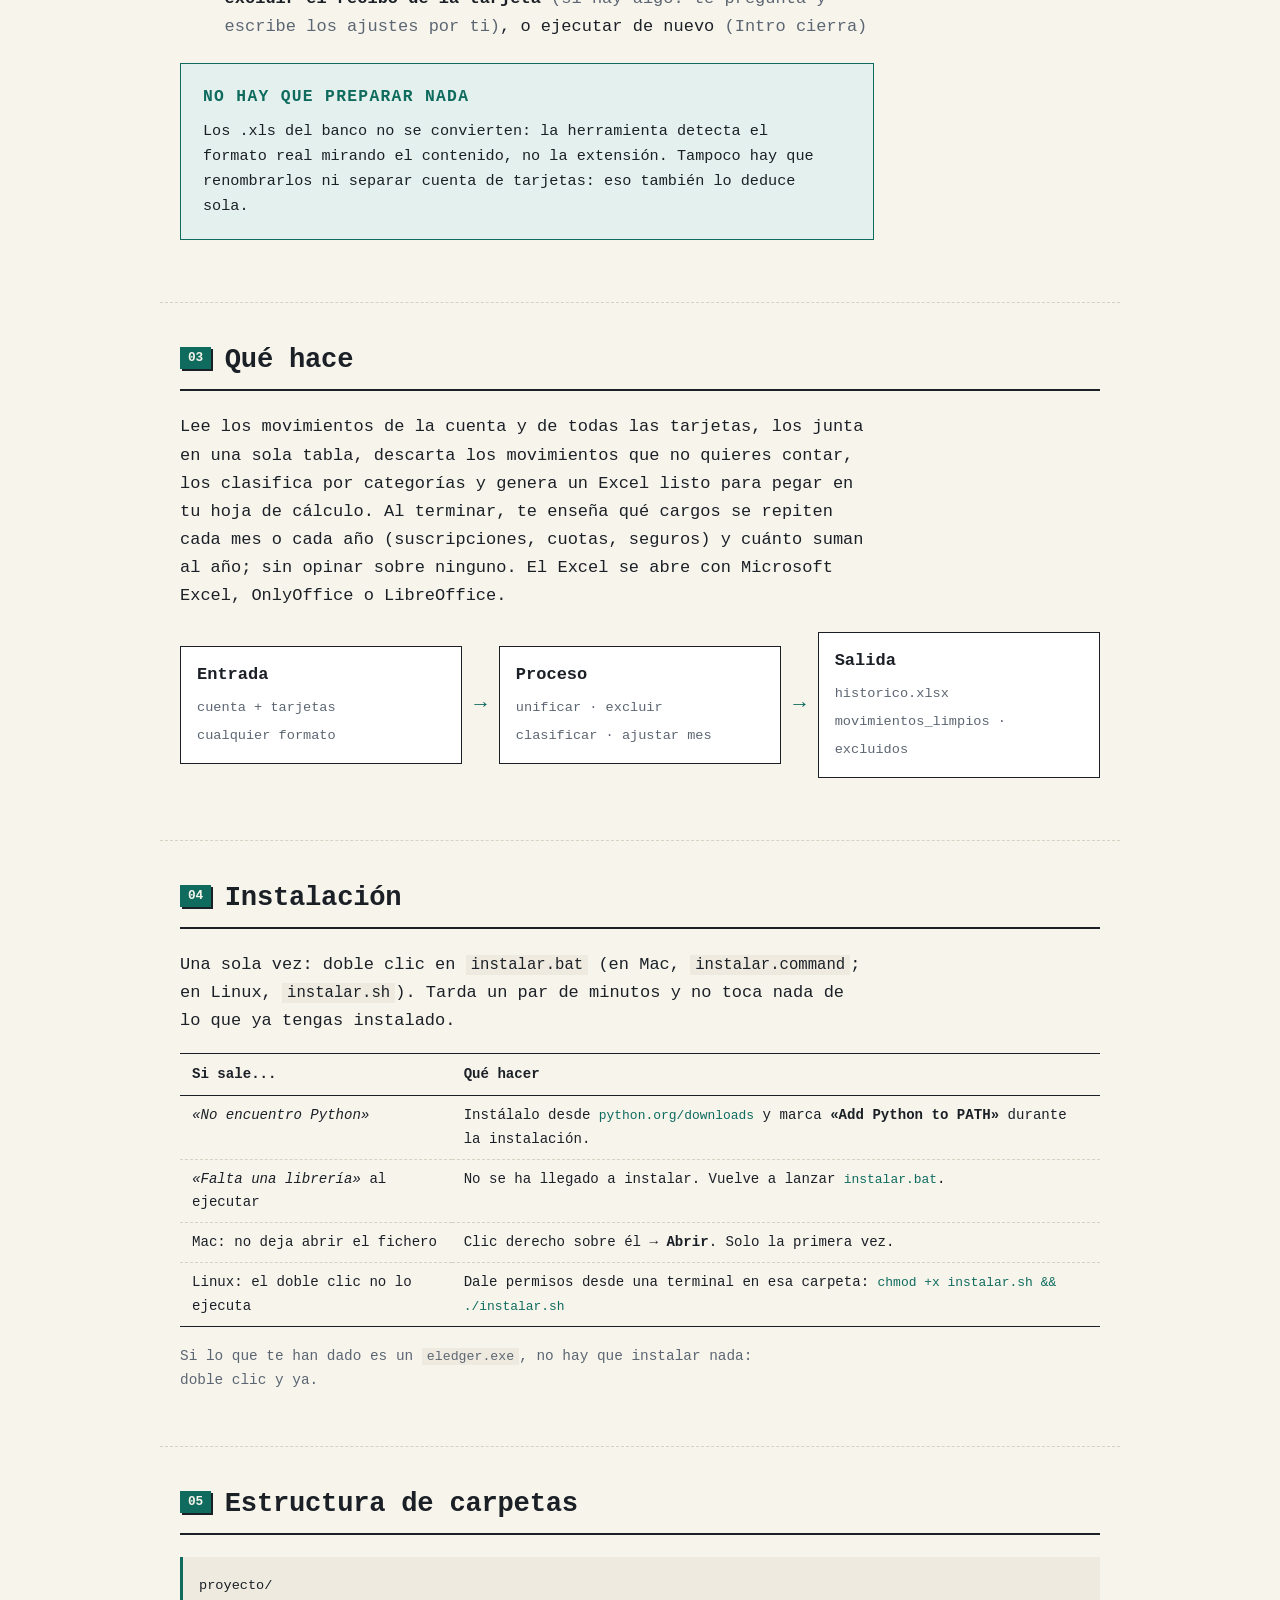
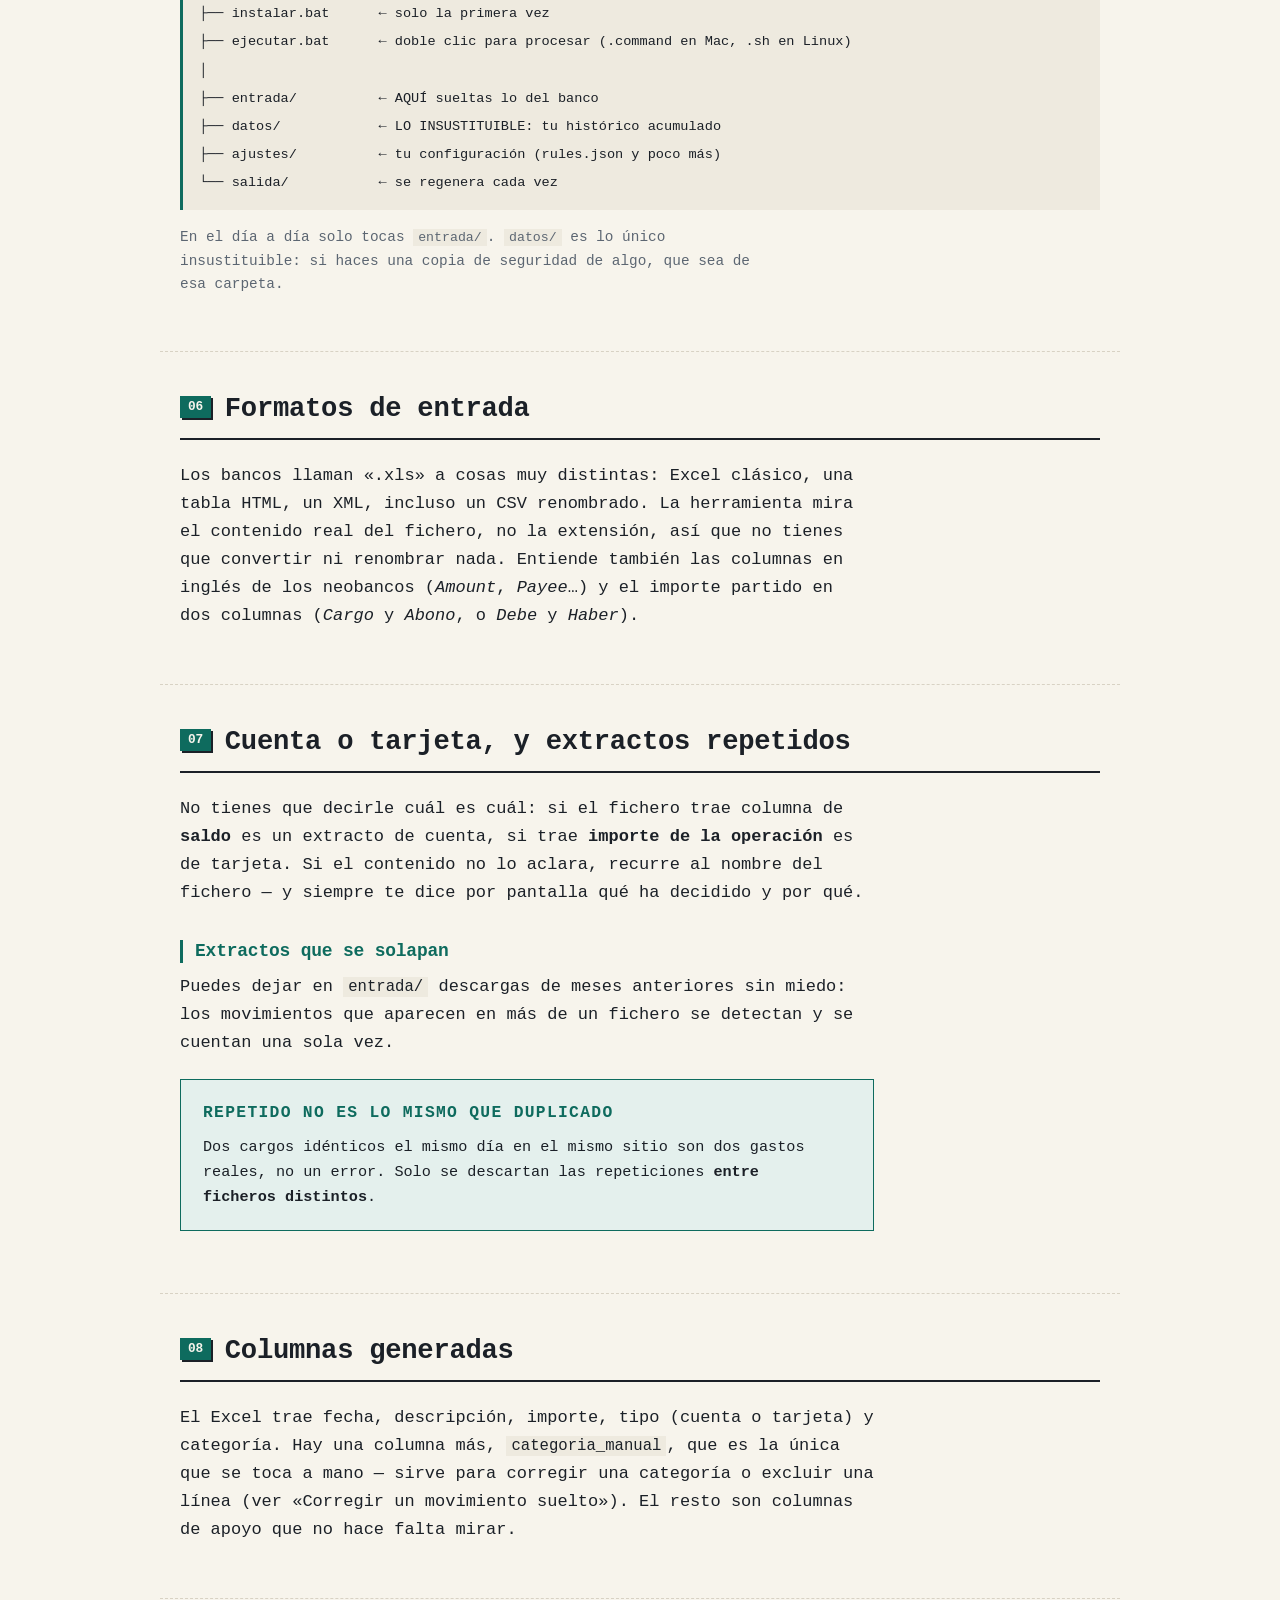
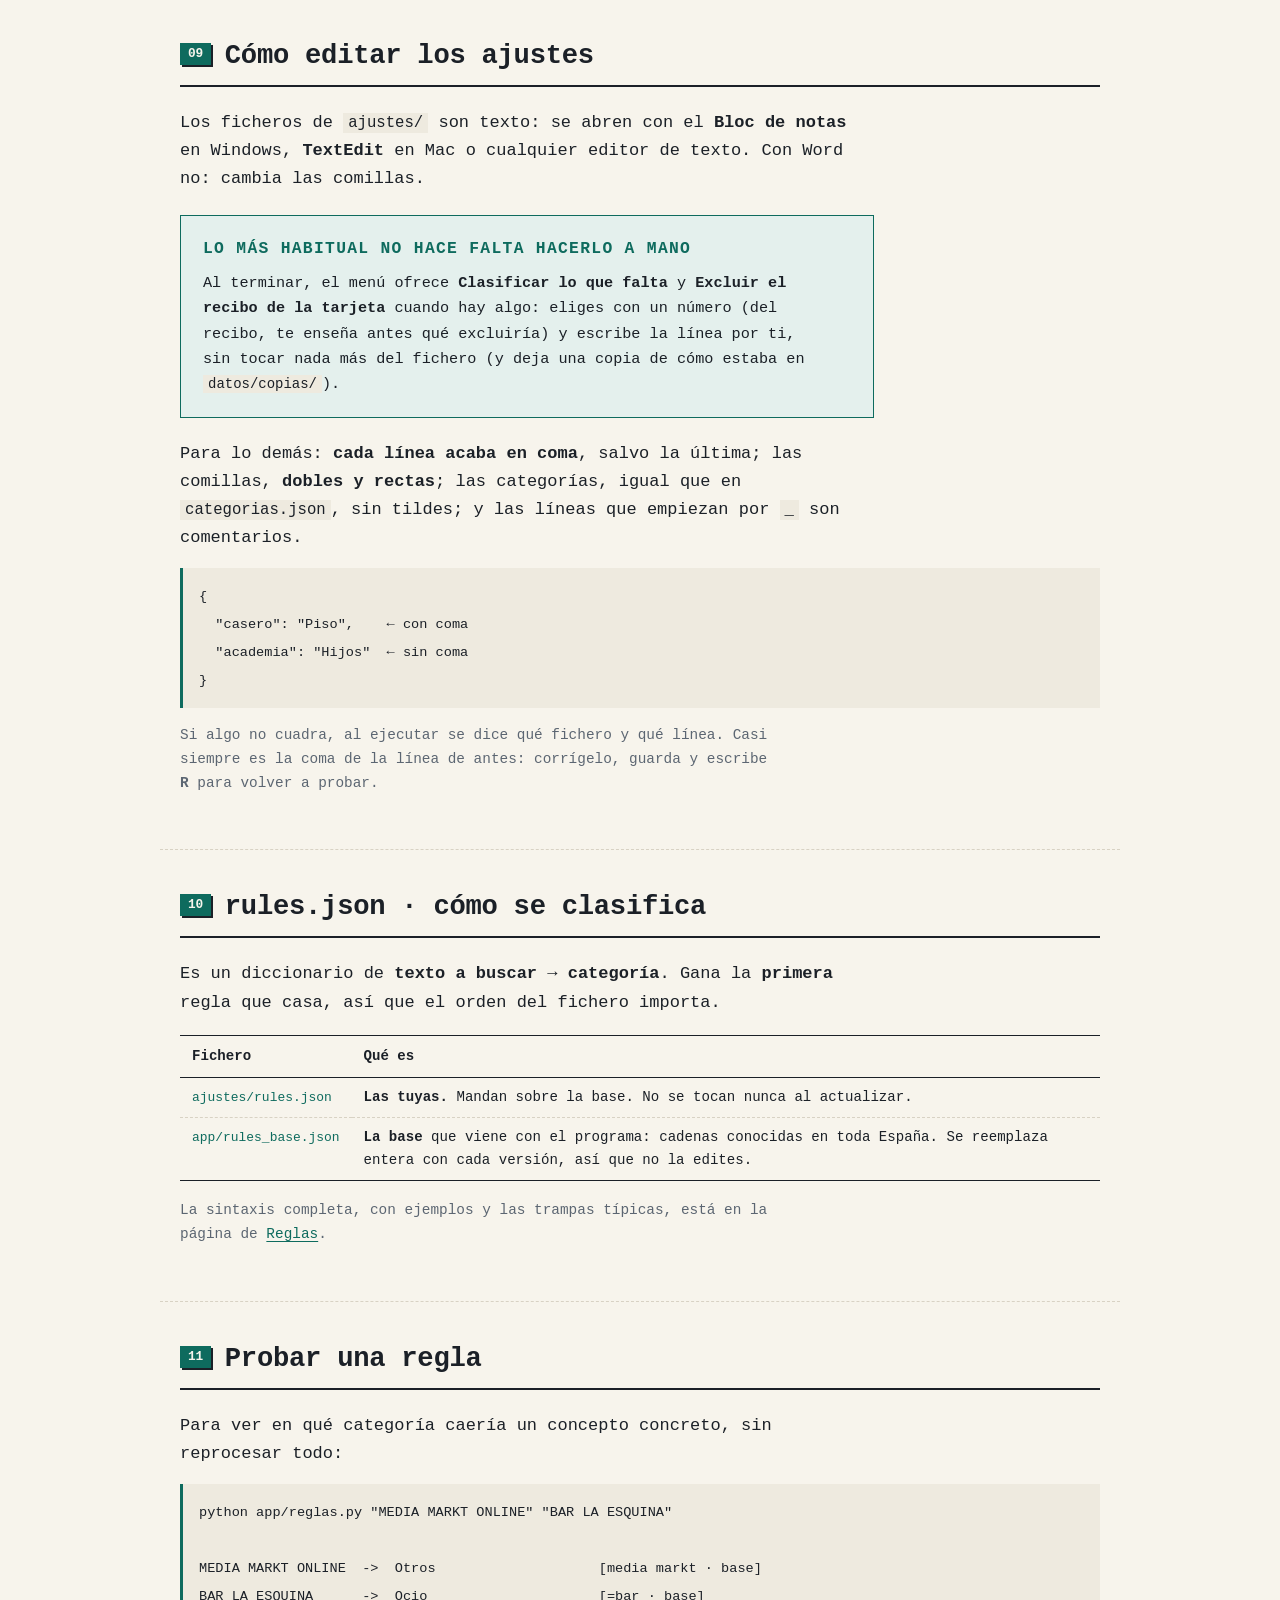
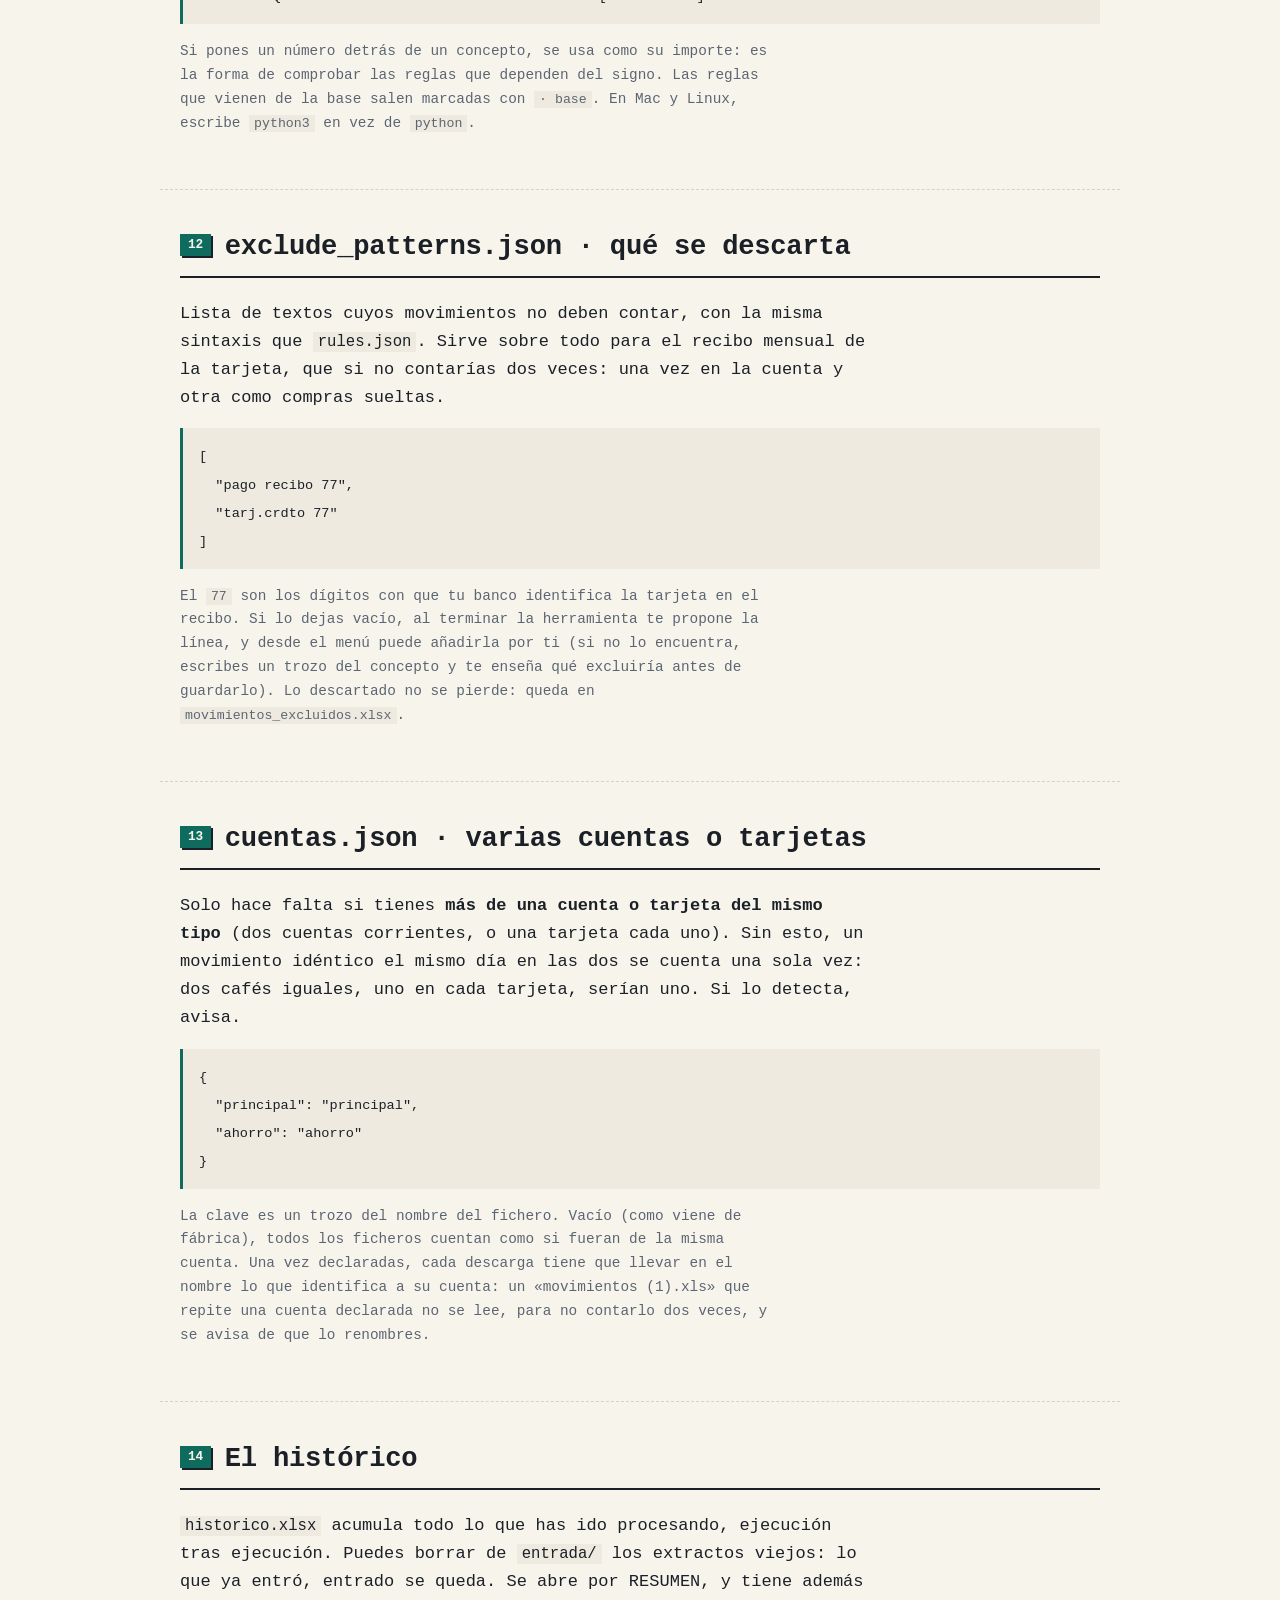
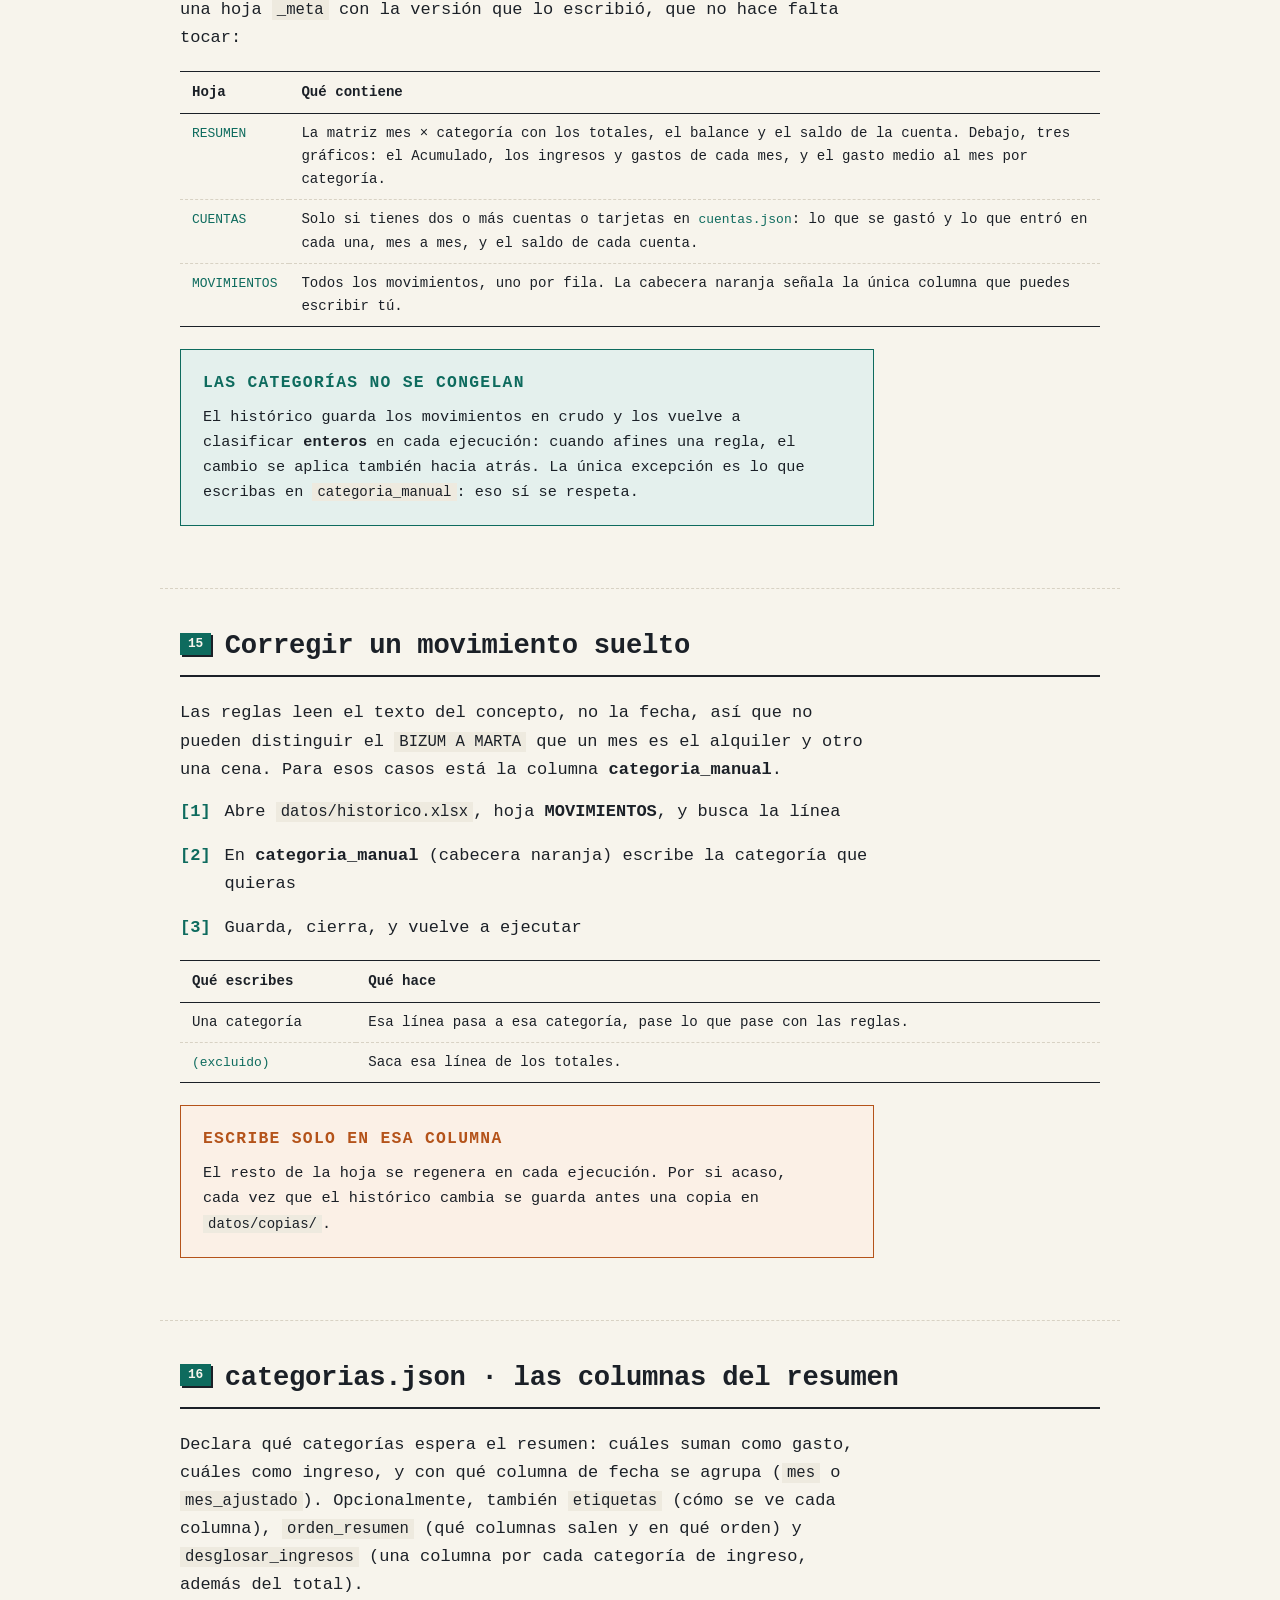
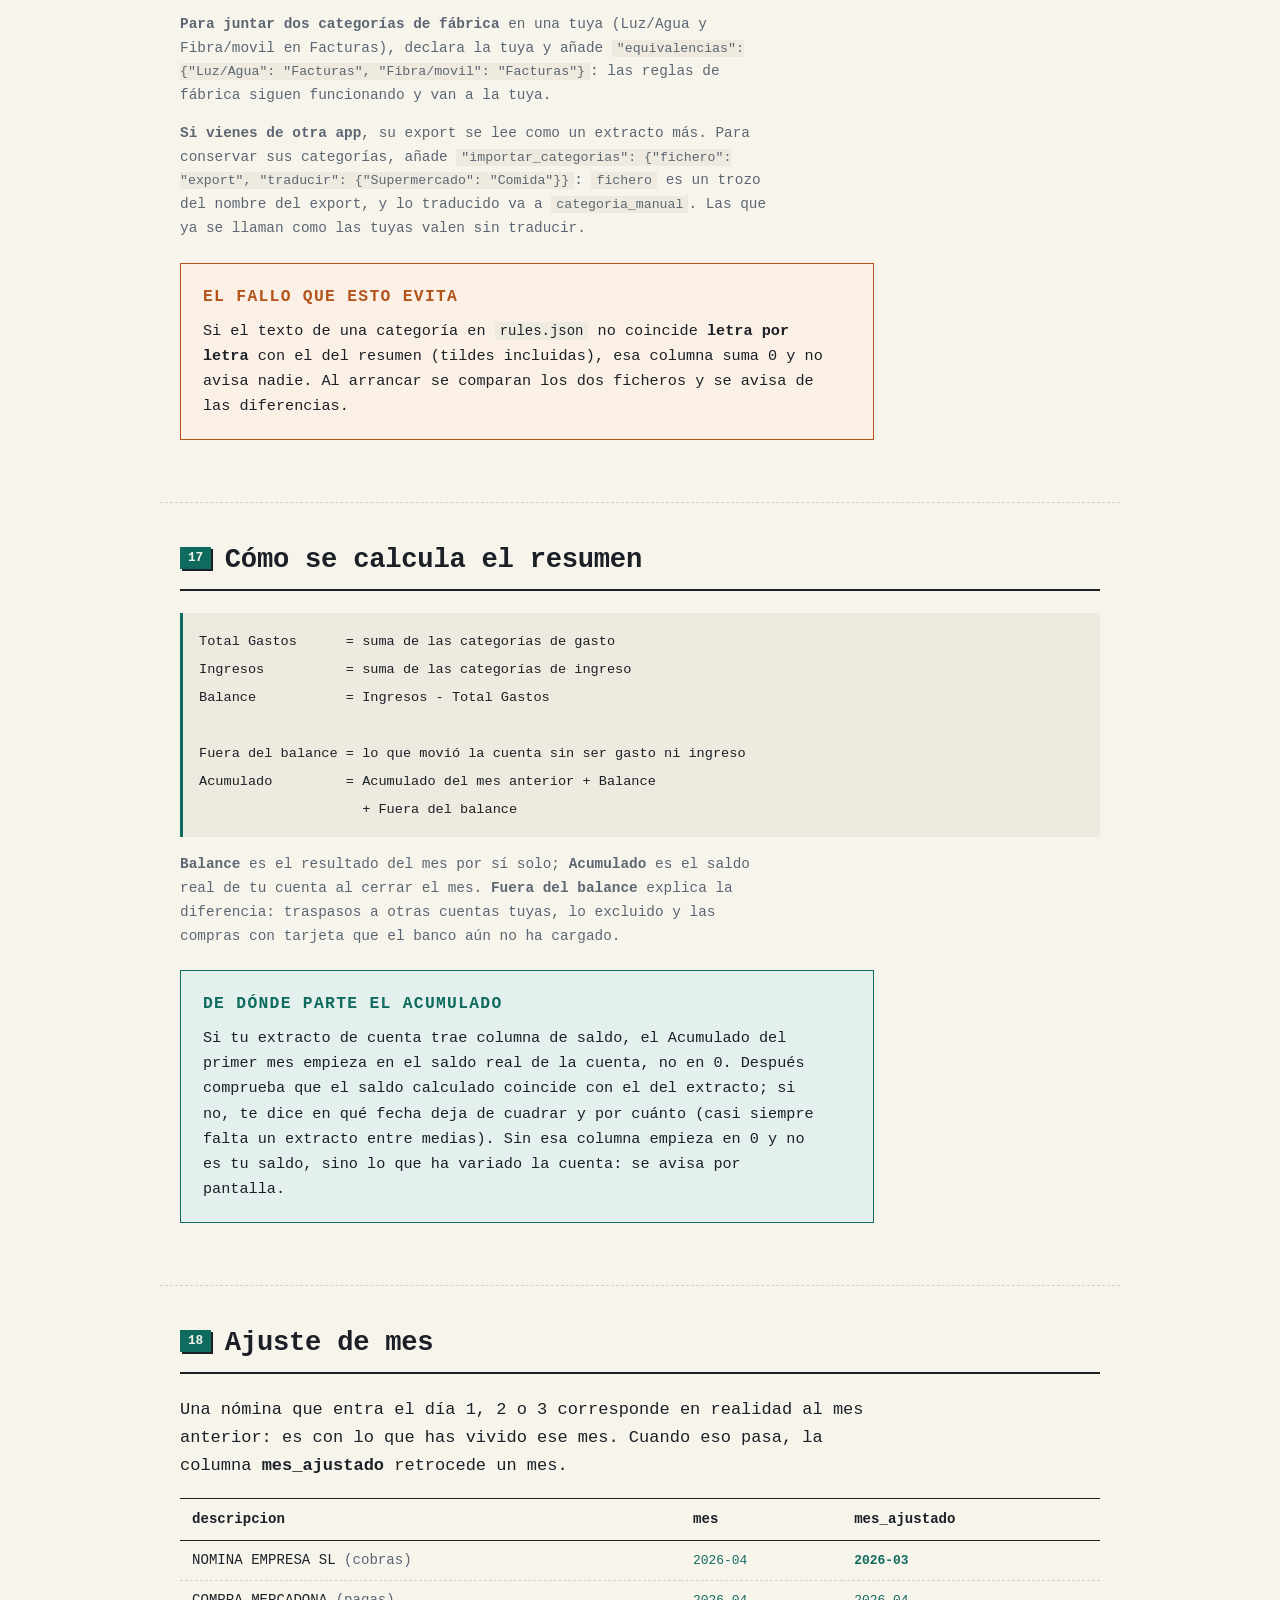
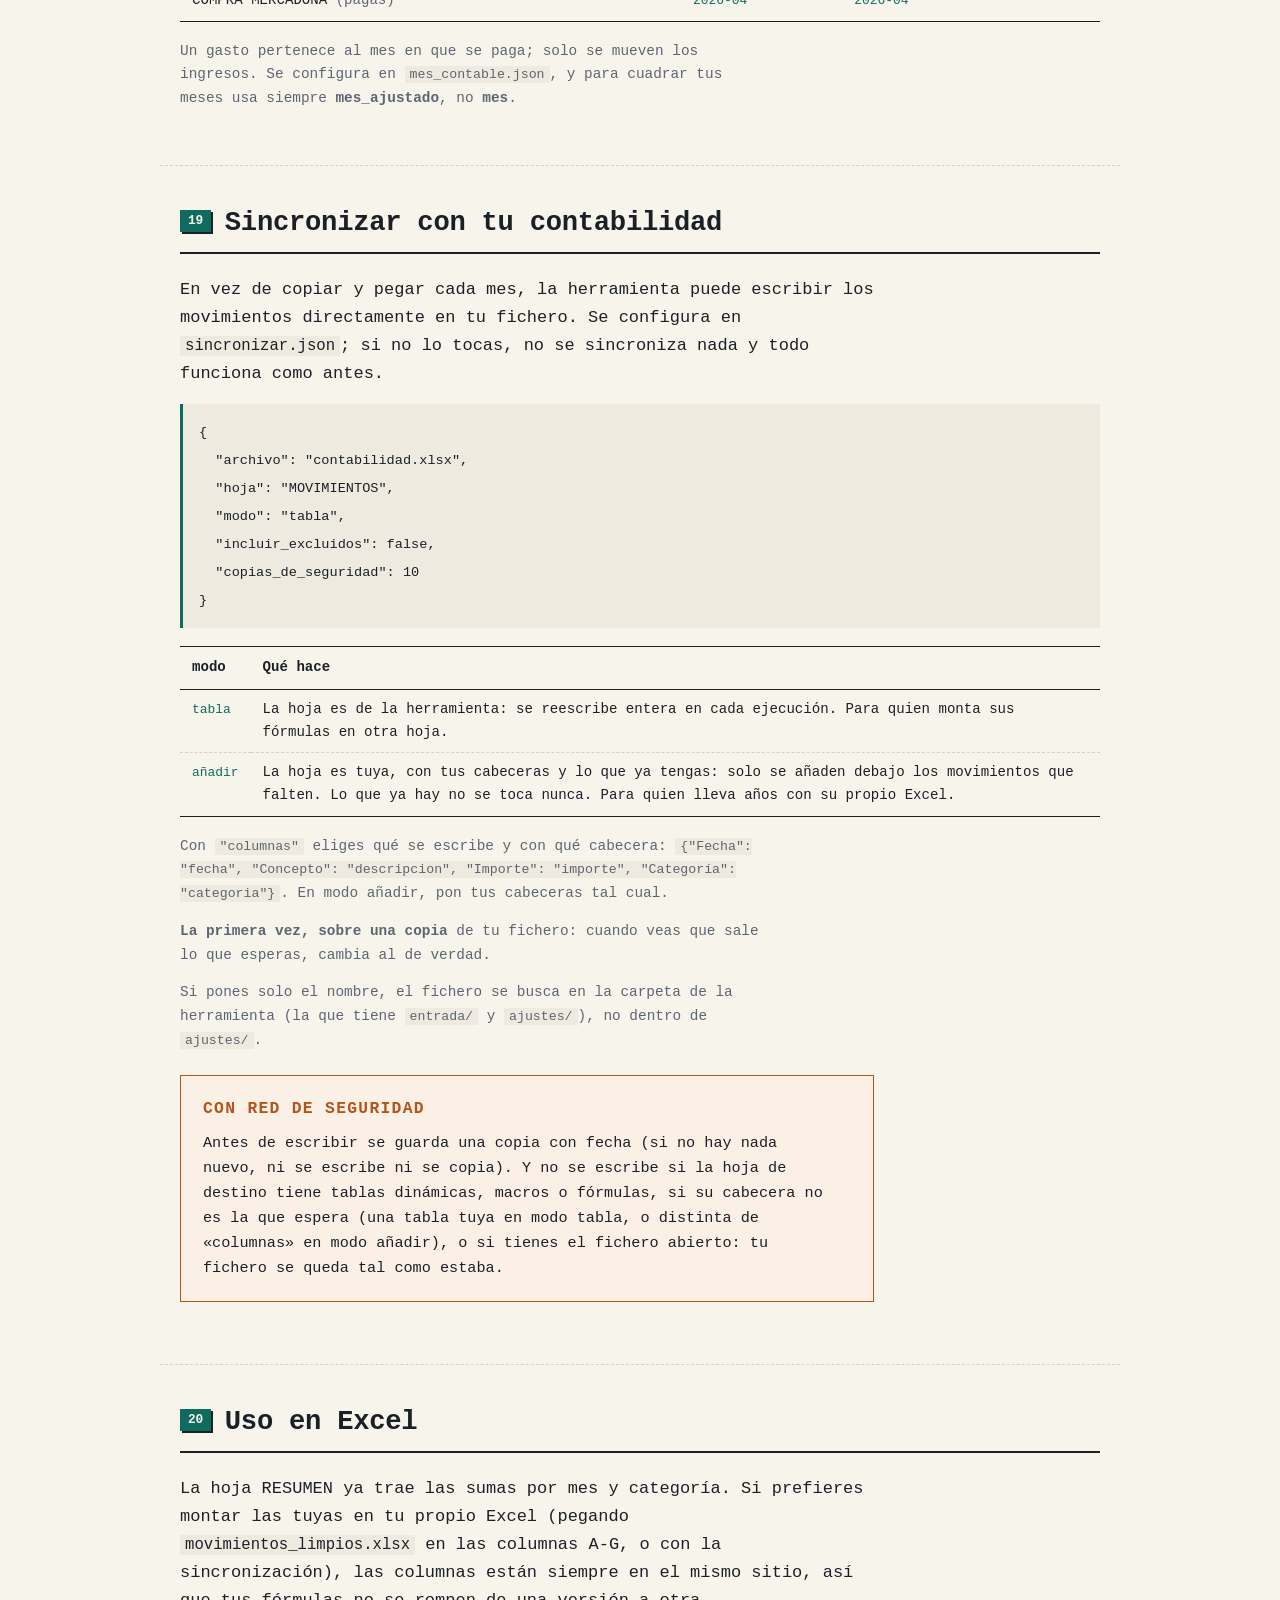
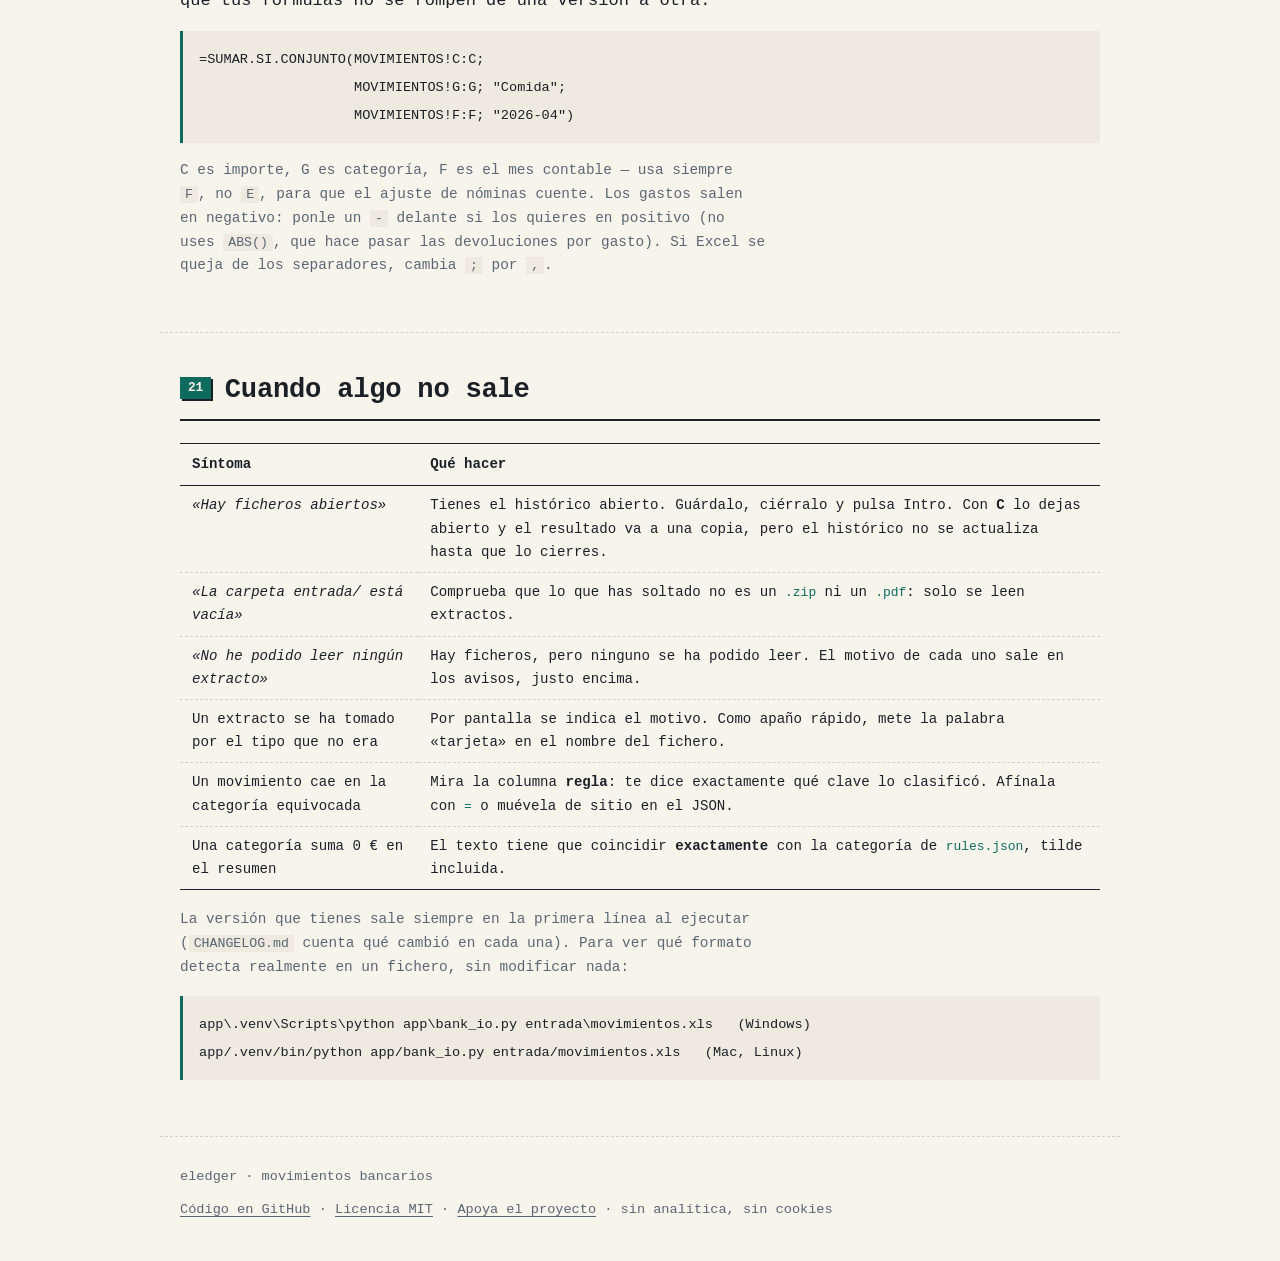
==== commit 1b83b0a4: "Guía: «Excluir el recibo» también cuando no lo encuentra solo Co-Authored-By: Claude Opus 5.5 <norep" ====
--- a/guia/index.html
+++ b/guia/index.html
@@ -232,7 +232,8 @@
     <h3>Lo más habitual no hace falta hacerlo a mano</h3>
     <p>Al terminar, el menú ofrece <strong>Clasificar lo que falta</strong> y
       <strong>Excluir el recibo de la tarjeta</strong> cuando hay algo: eliges
-      con un número y escribe la línea por ti, sin tocar nada más del fichero
+      con un número (del recibo, te enseña antes qué excluiría) y escribe la
+      línea por ti, sin tocar nada más del fichero
       (y deja una copia de cómo estaba en <code>datos/copias/</code>).</p>
   </div>
   <p>Para lo demás: <strong>cada línea acaba en coma</strong>, salvo la
@@ -292,7 +293,9 @@
 ]</code></pre>
   <p class="pmini">El <code>77</code> son los dígitos con que tu banco
     identifica la tarjeta en el recibo. Si lo dejas vacío, al terminar la
-    herramienta te propone la línea, y desde el menú puede añadirla por ti. Lo descartado no
+    herramienta te propone la línea, y desde el menú puede añadirla por ti
+    (si no lo encuentra, escribes un trozo del concepto y te enseña qué
+    excluiría antes de guardarlo). Lo descartado no
     se pierde: queda en <code>movimientos_excluidos.xlsx</code>.</p>
 </section>
 
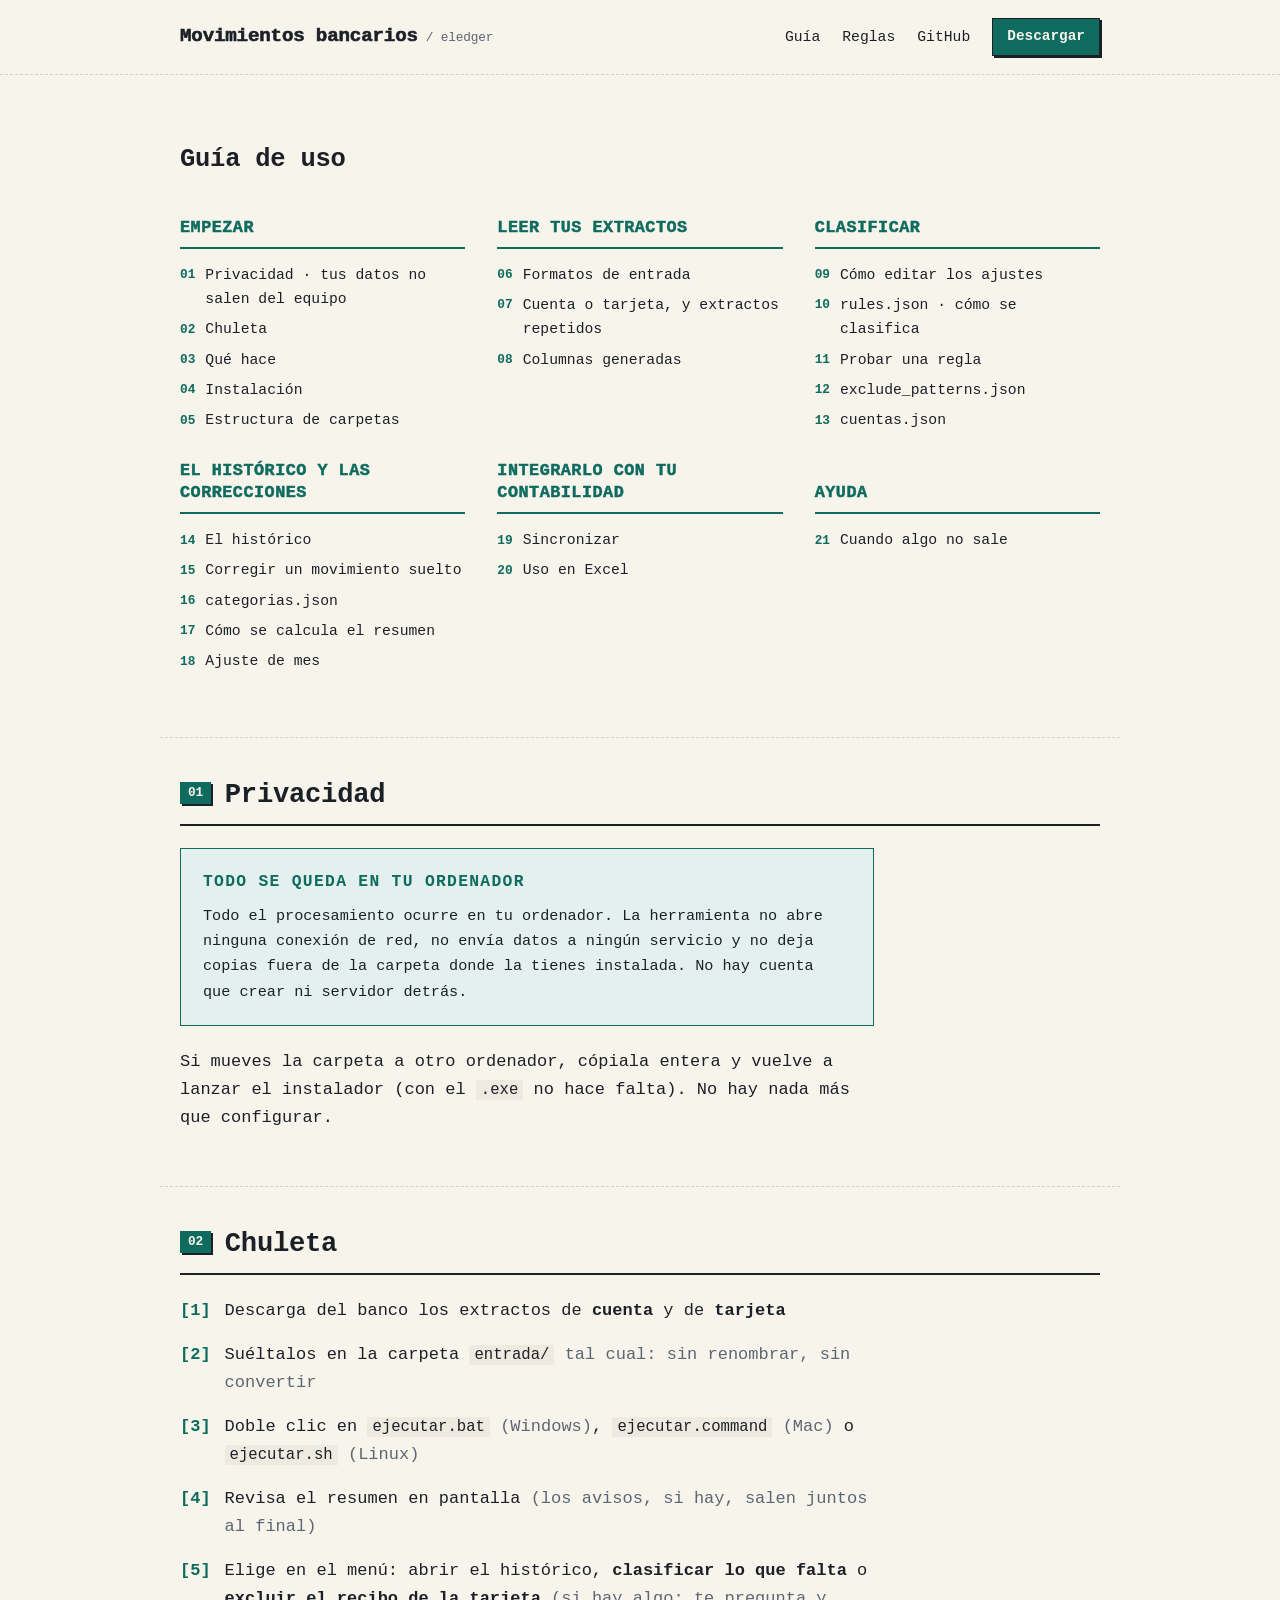
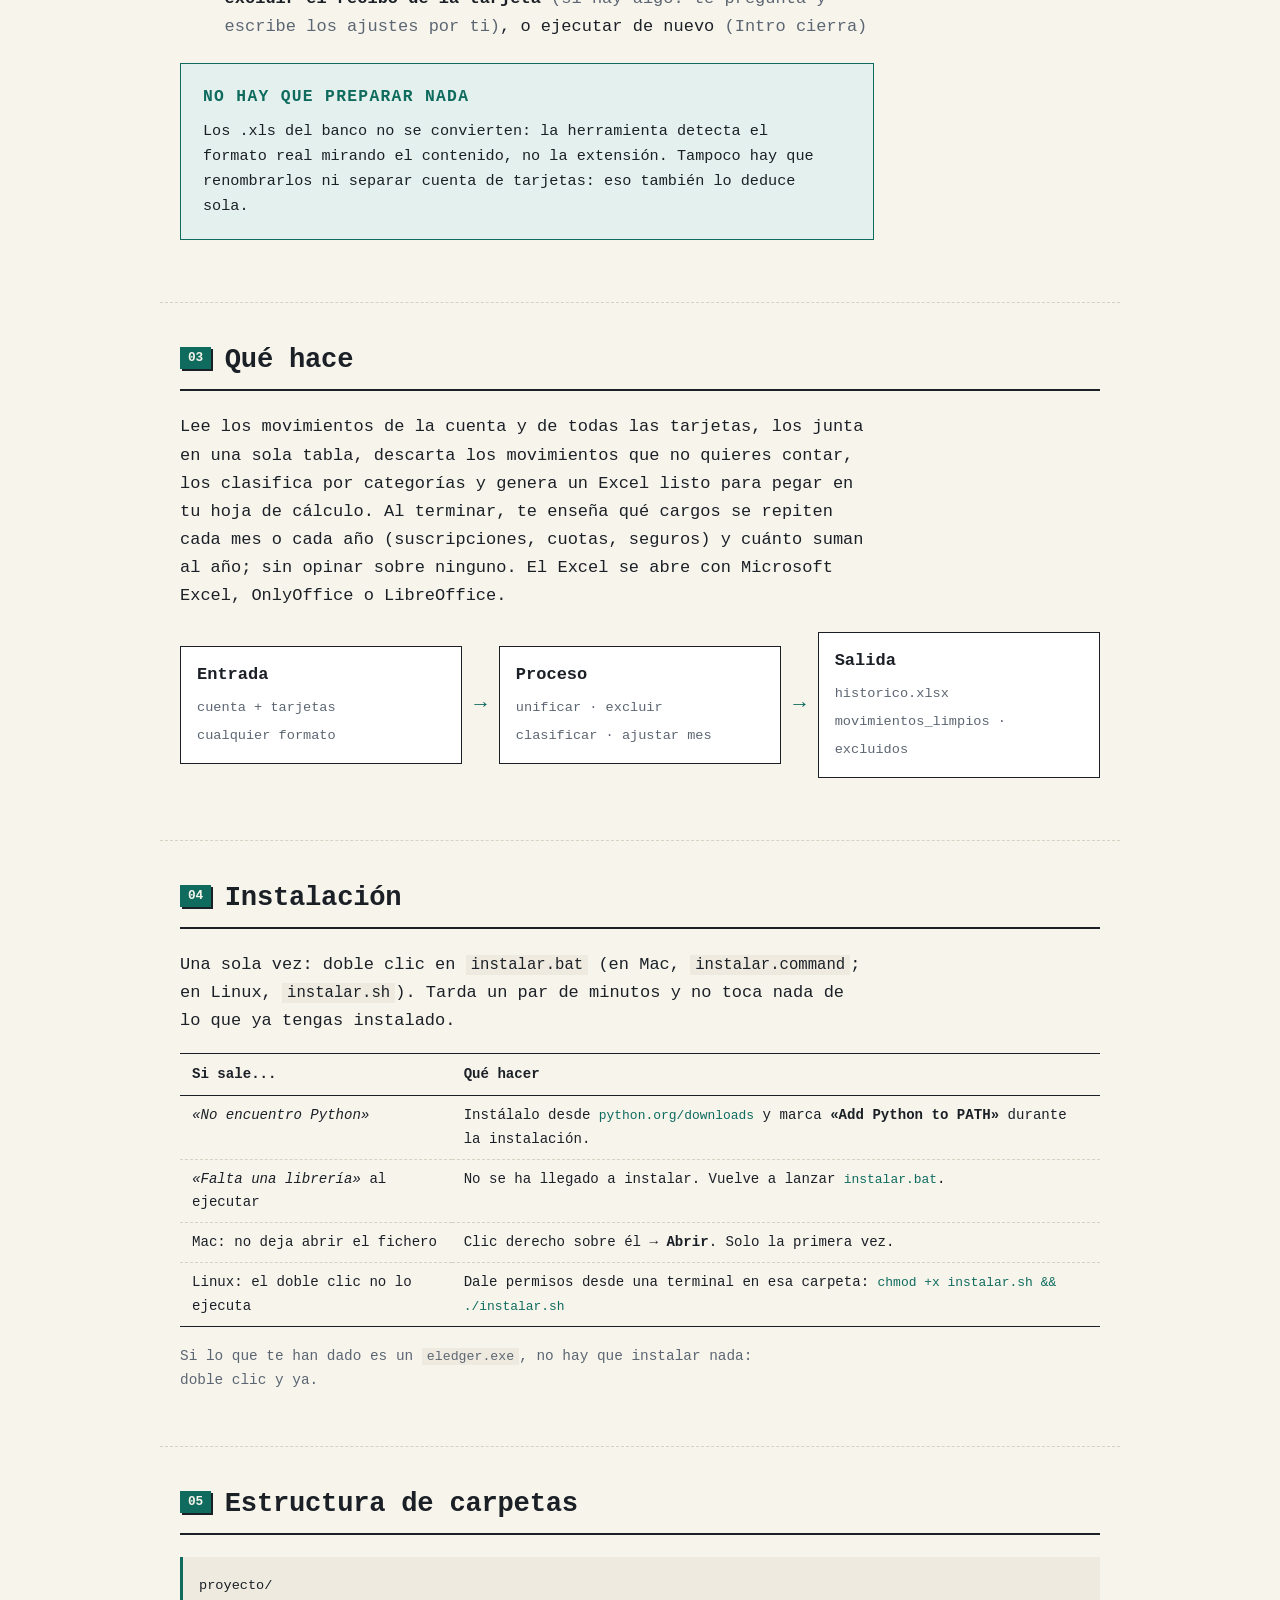
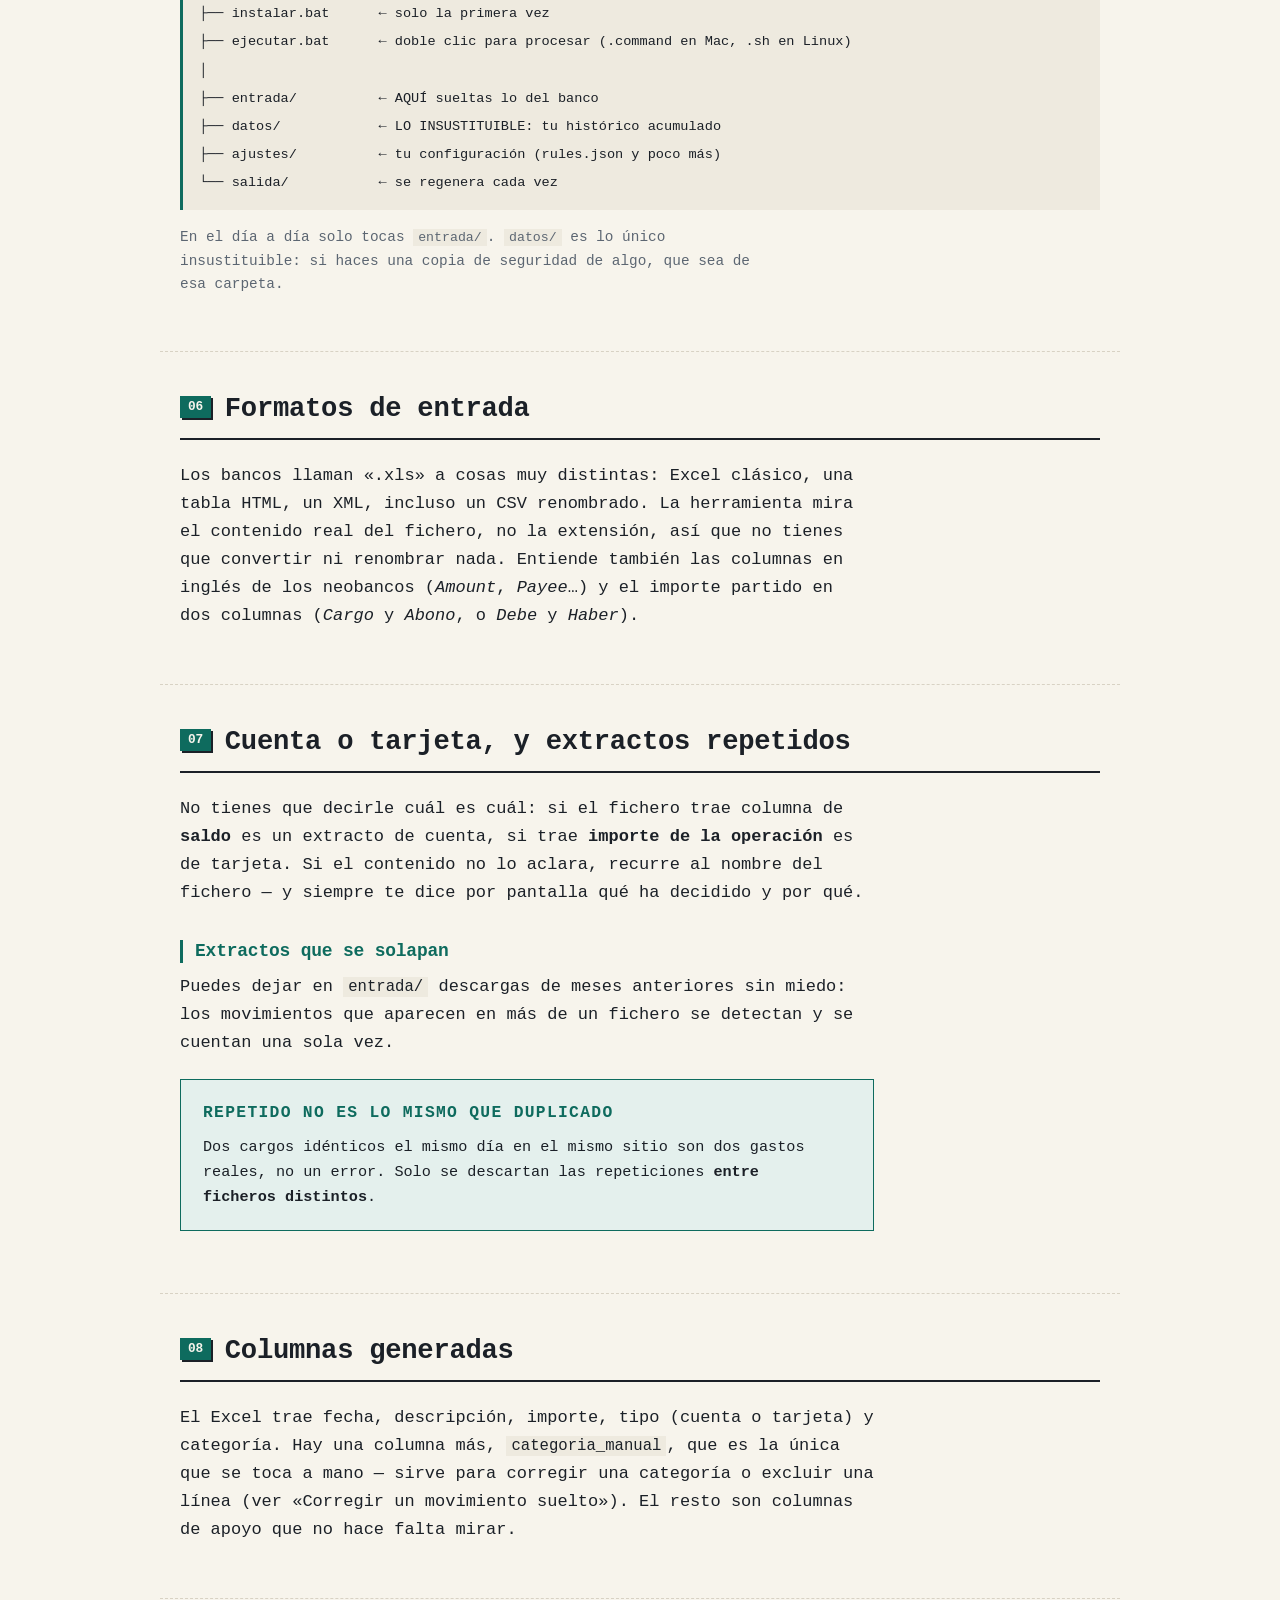
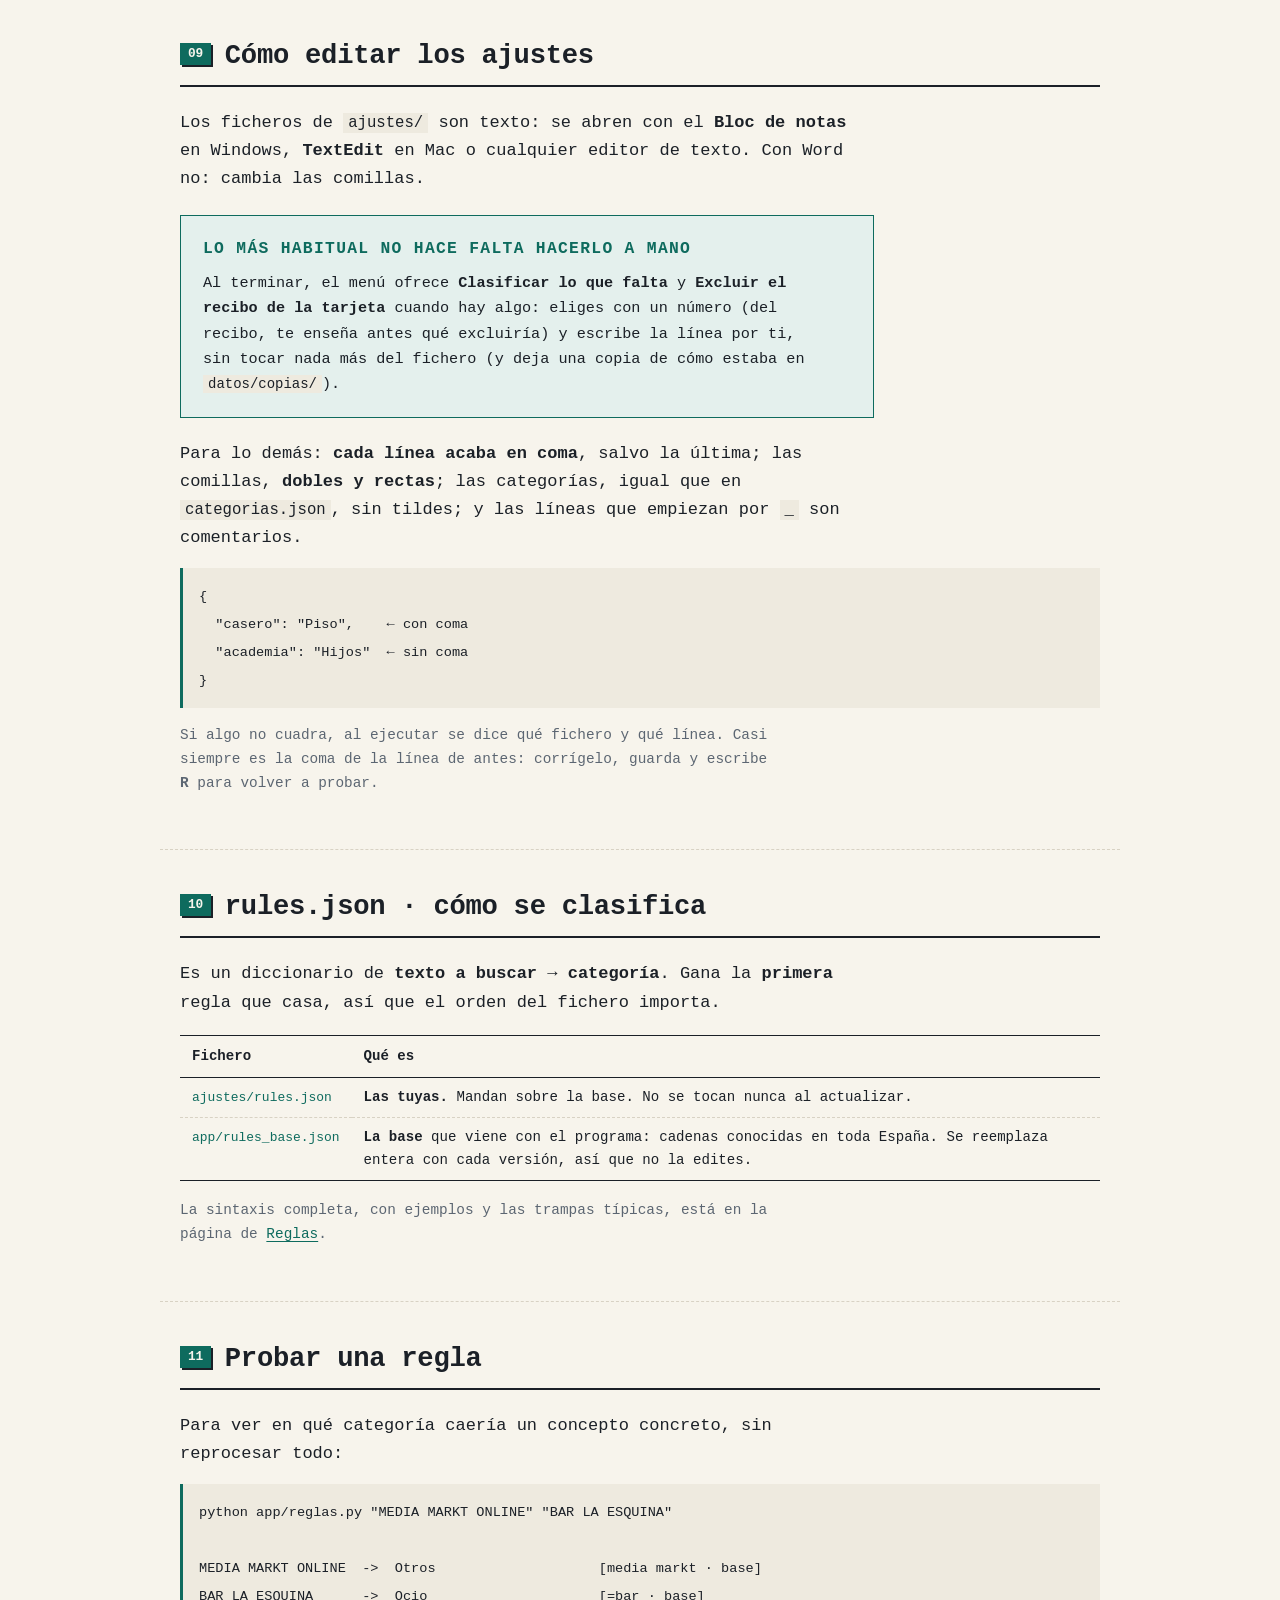
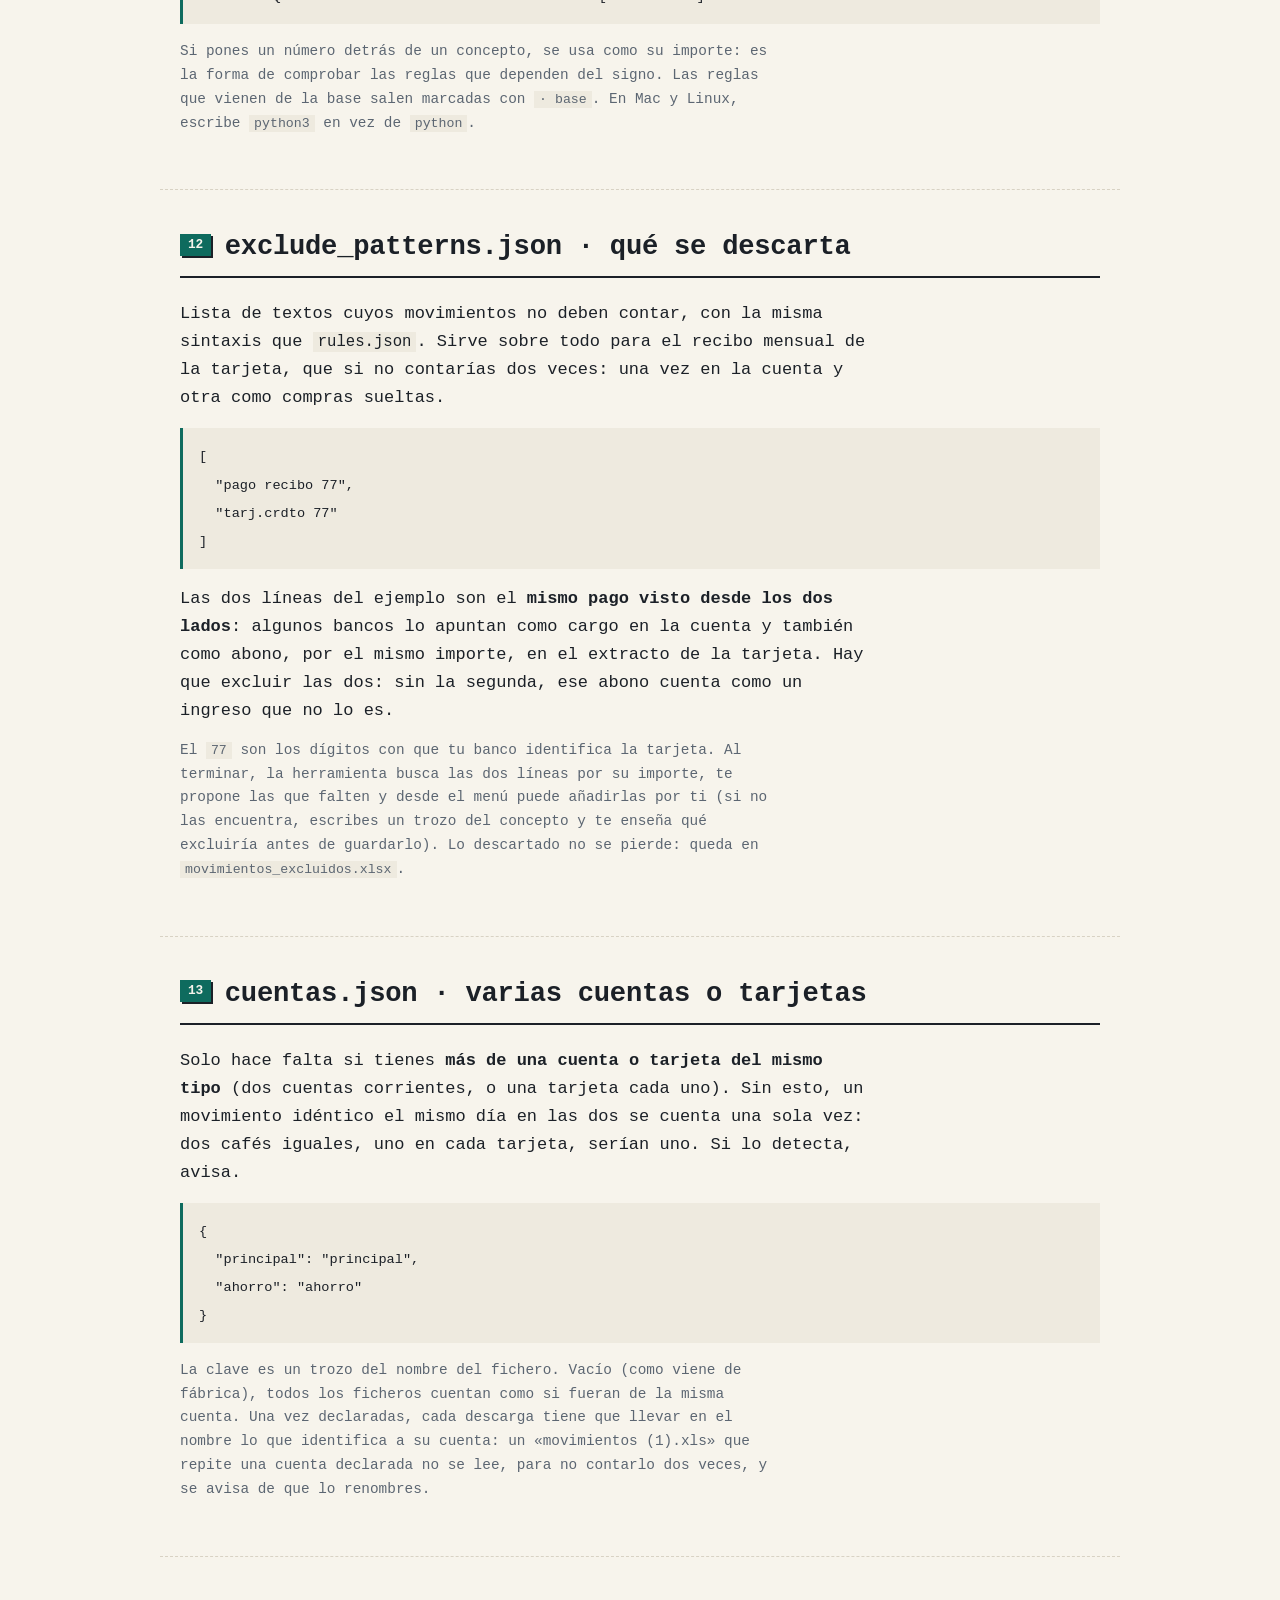
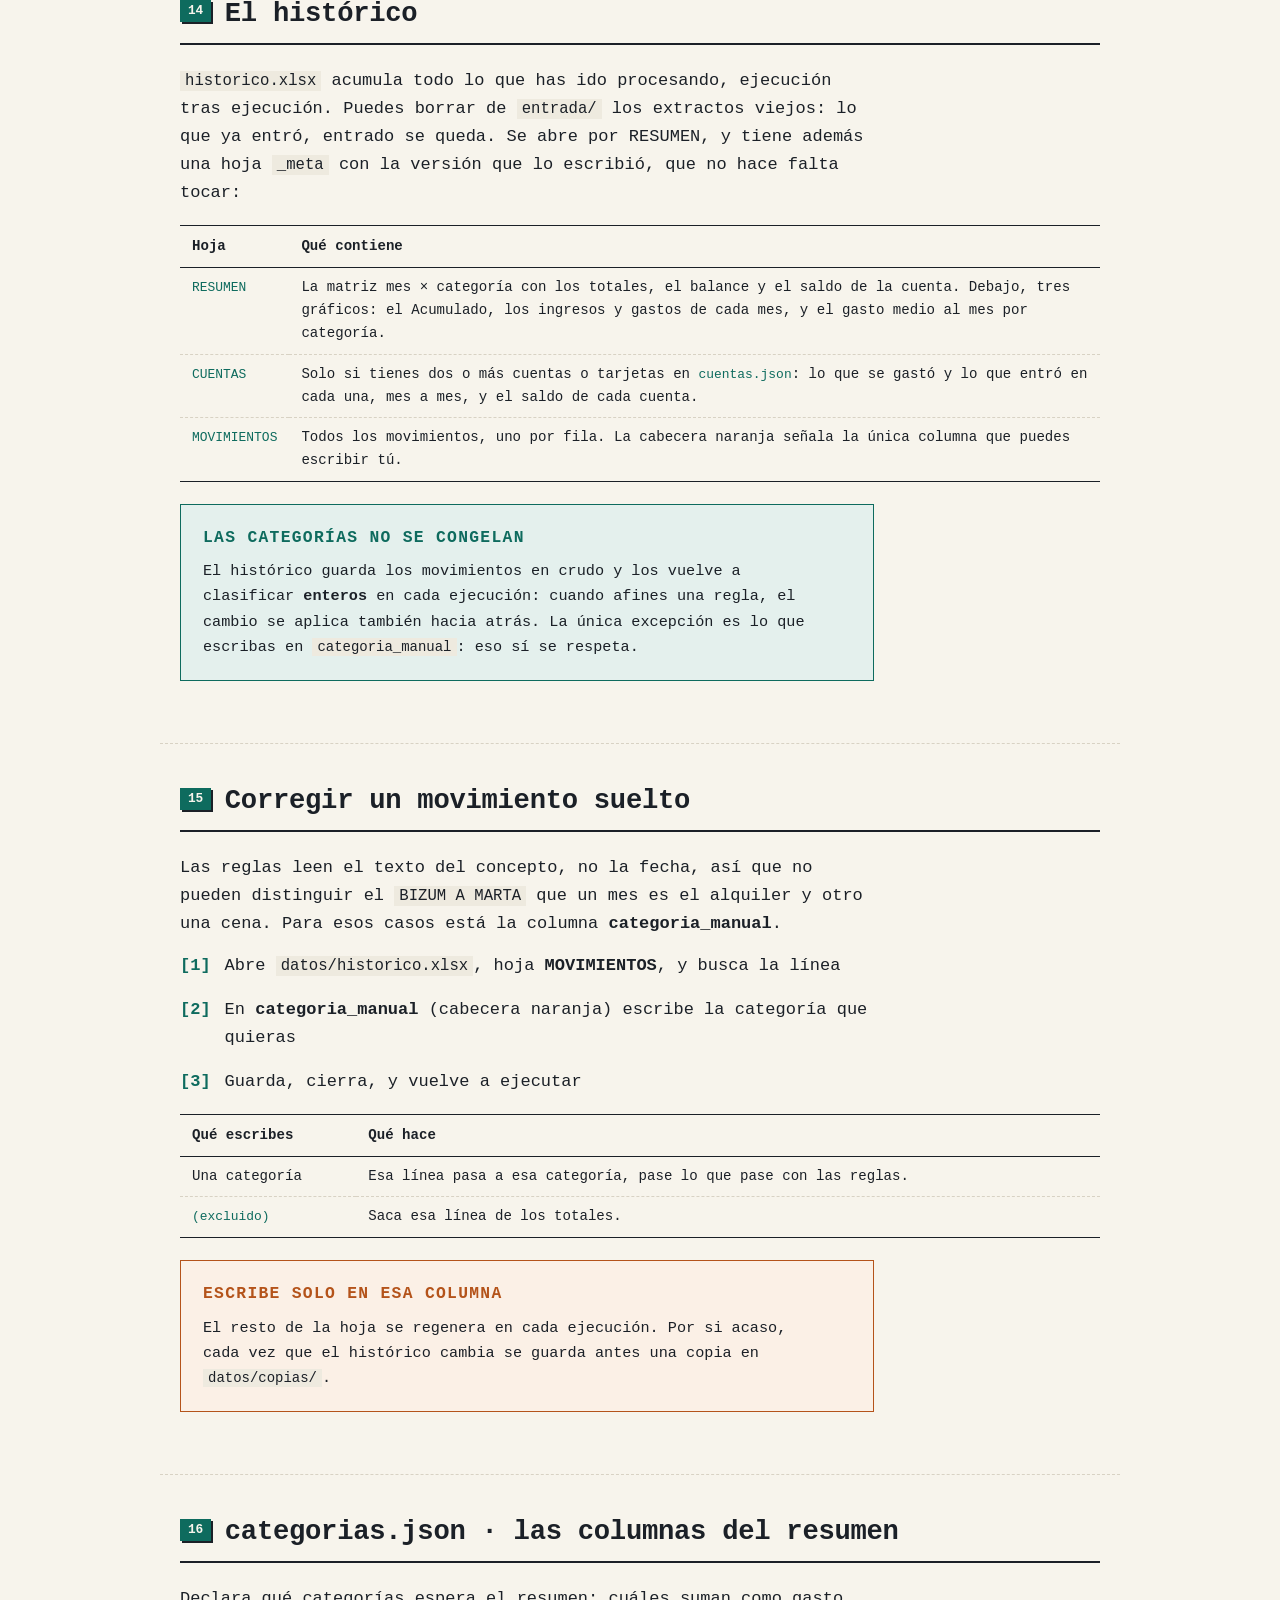
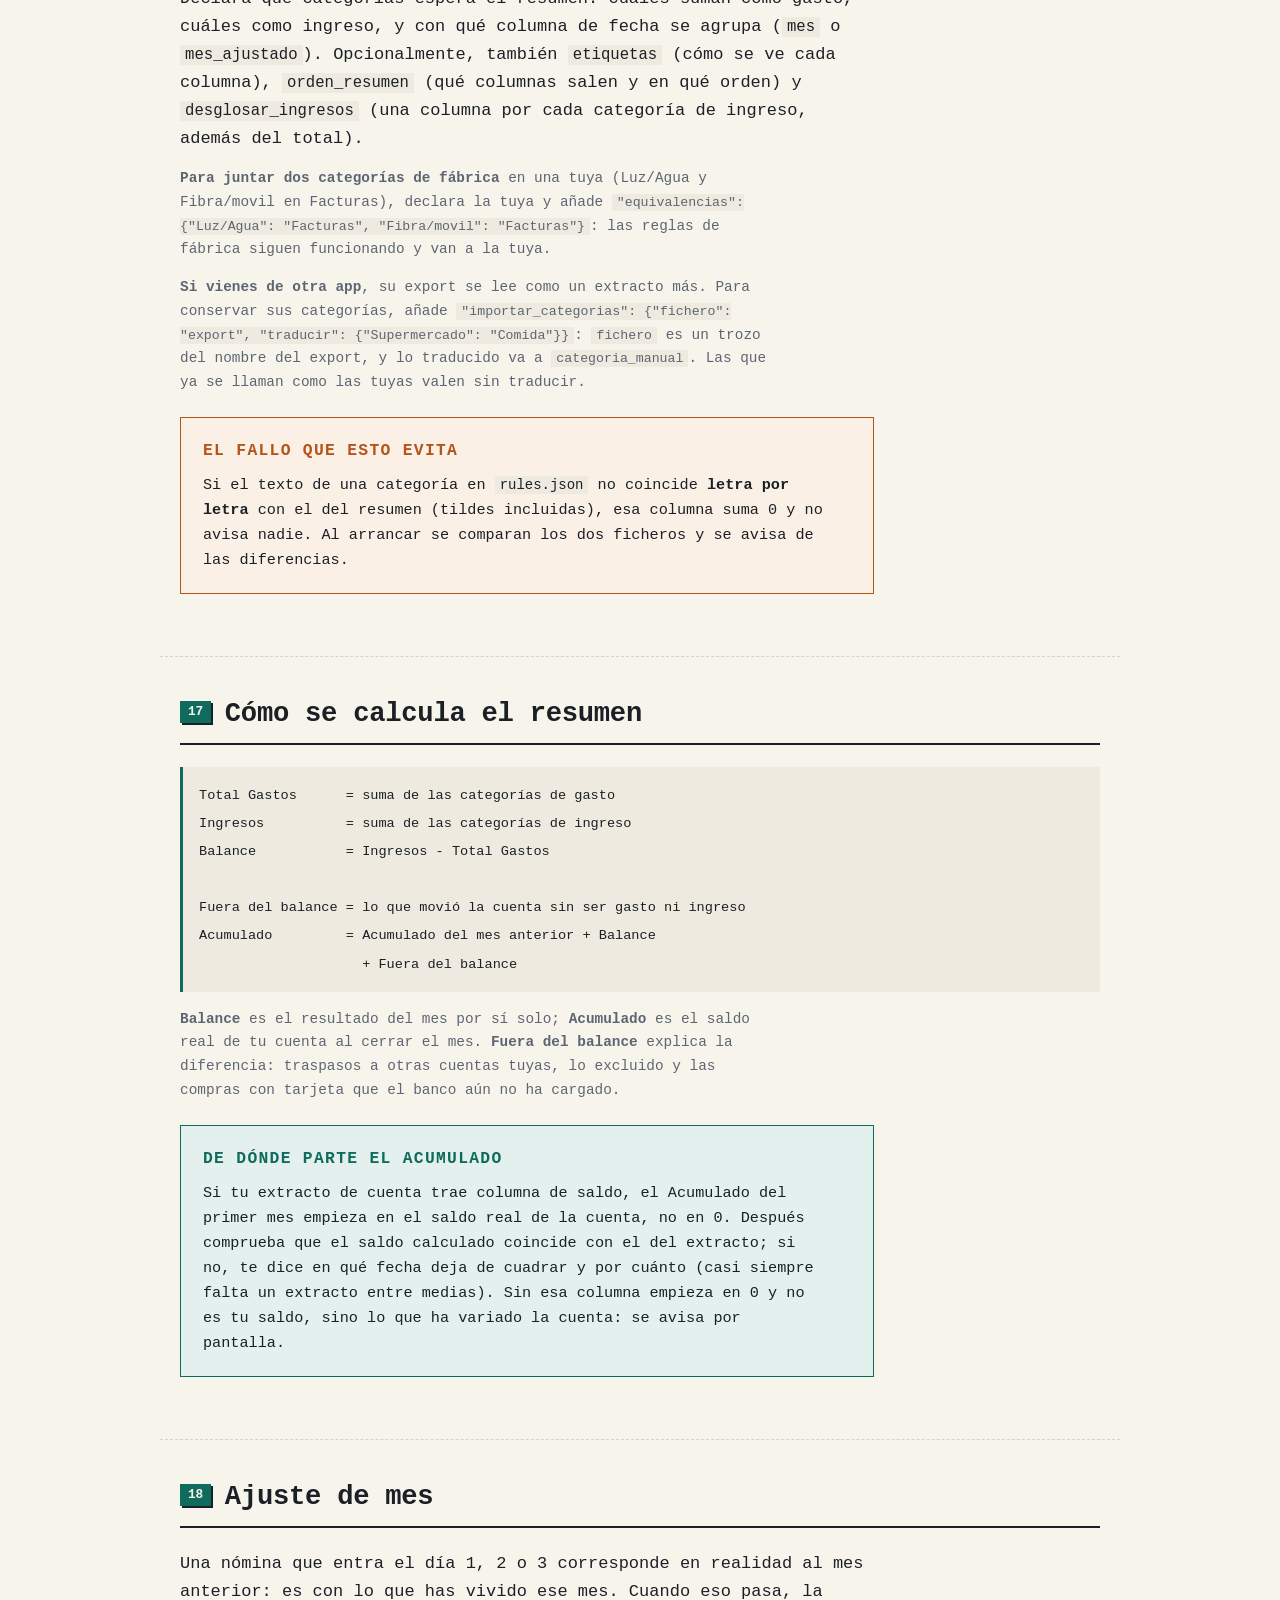
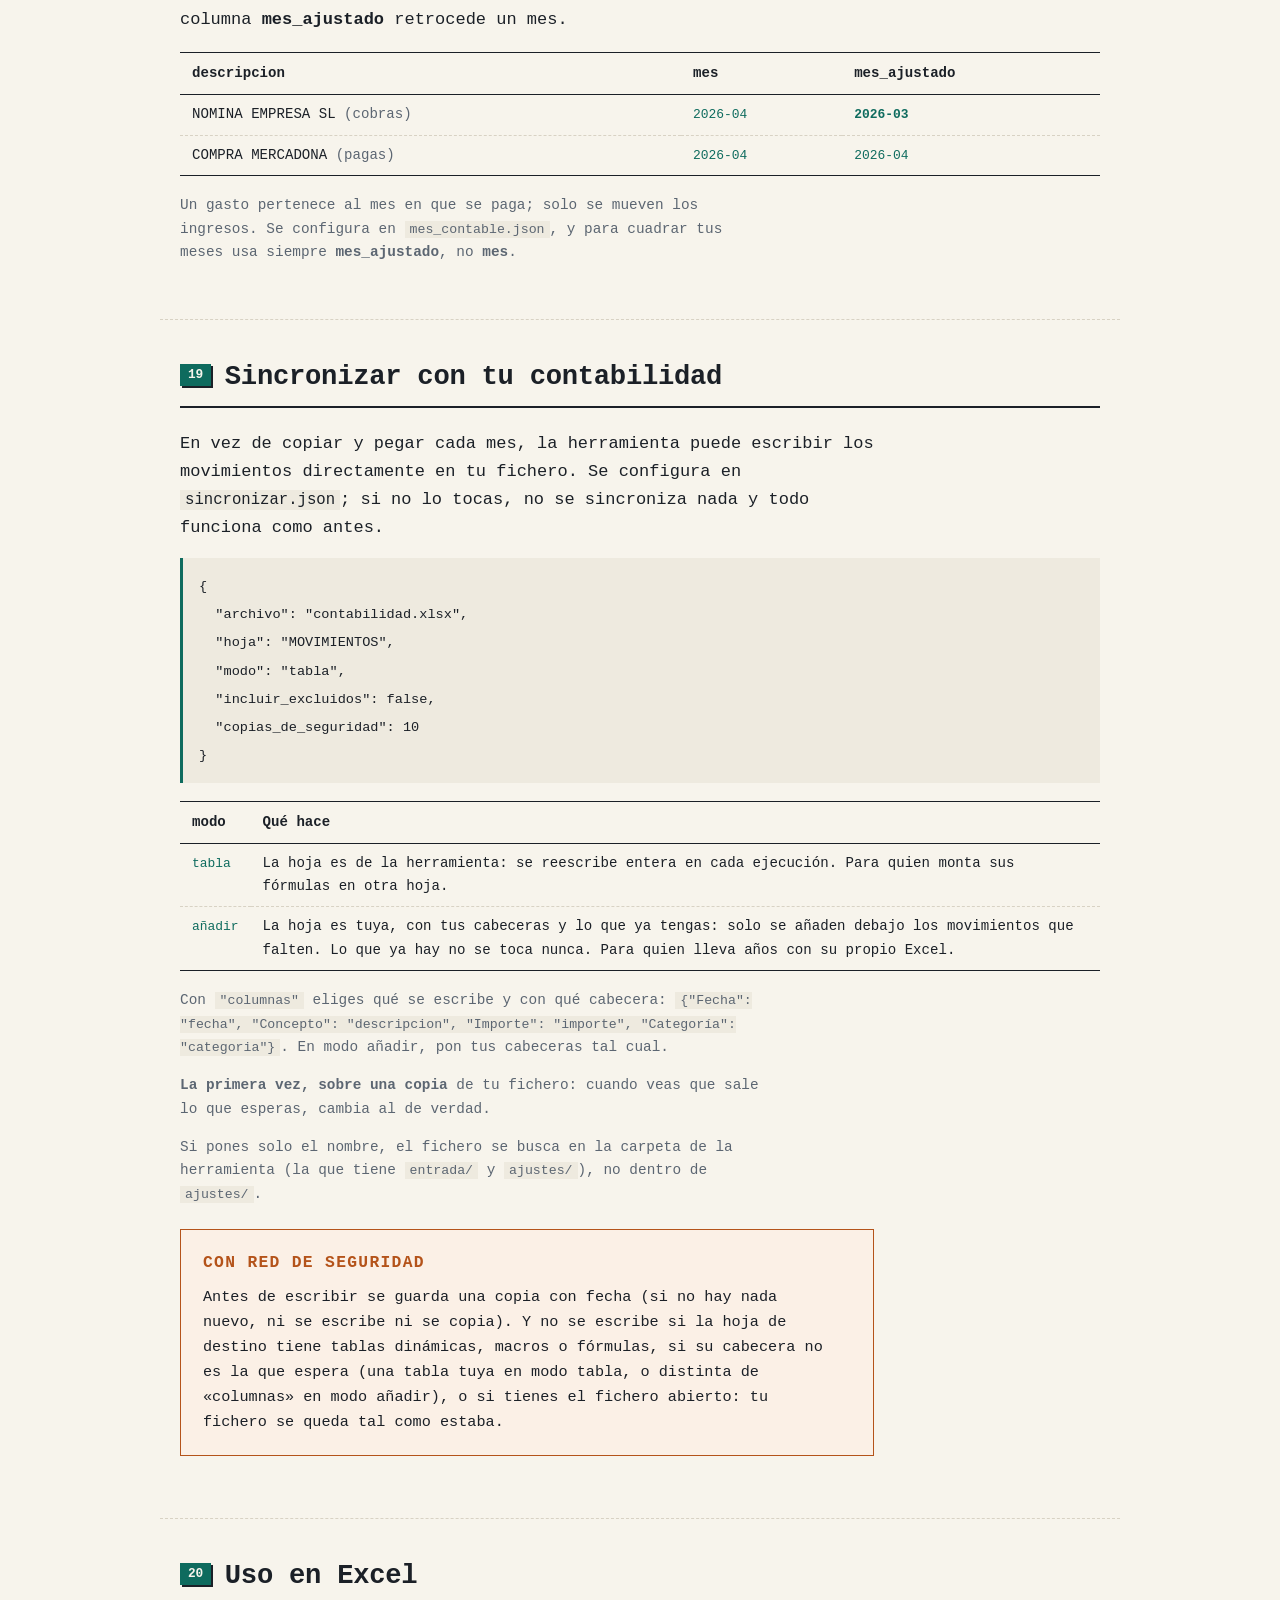
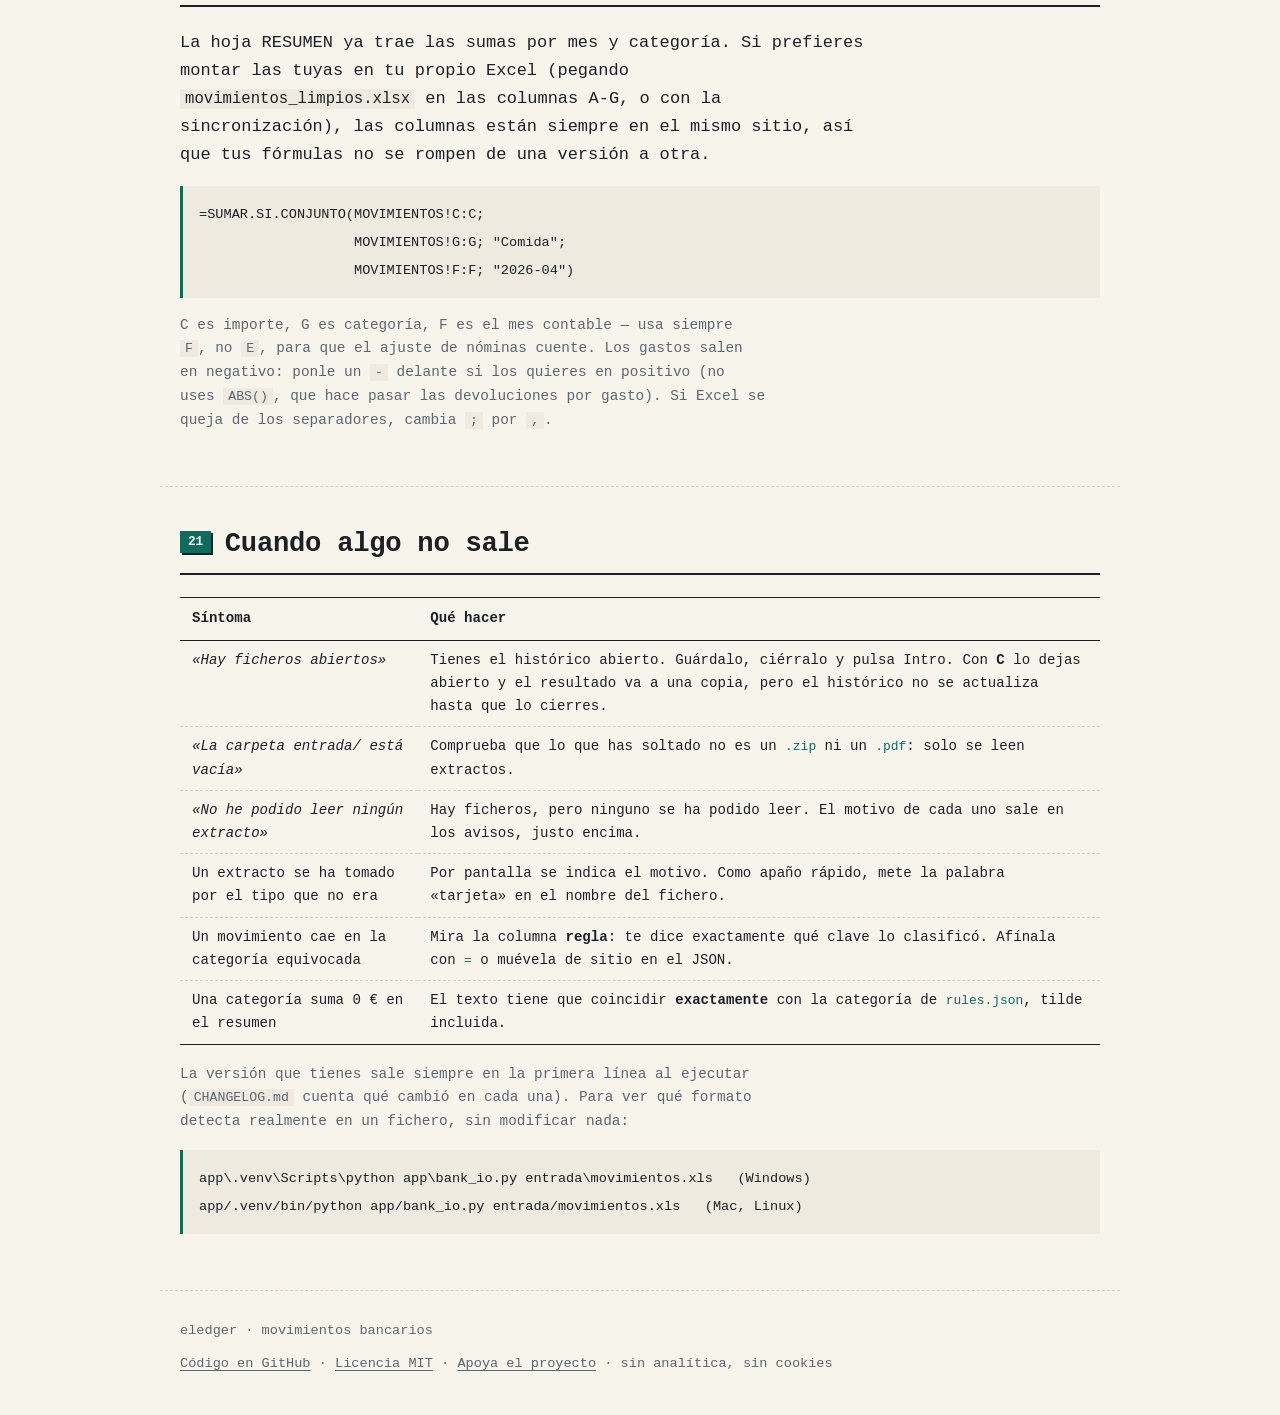
==== commit 7266c3e8: "Guía: el pago de la tarjeta tiene dos lados Algunos bancos apuntan el pago como cargo en la cuenta y" ====
--- a/guia/index.html
+++ b/guia/index.html
@@ -291,12 +291,17 @@
   "pago recibo 77",
   "tarj.crdto 77"
 ]</code></pre>
+  <p>Las dos líneas del ejemplo son el <strong>mismo pago visto desde los
+    dos lados</strong>: algunos bancos lo apuntan como cargo en la cuenta y
+    también como abono, por el mismo importe, en el extracto de la tarjeta.
+    Hay que excluir las dos: sin la segunda, ese abono cuenta como un
+    ingreso que no lo es.</p>
   <p class="pmini">El <code>77</code> son los dígitos con que tu banco
-    identifica la tarjeta en el recibo. Si lo dejas vacío, al terminar la
-    herramienta te propone la línea, y desde el menú puede añadirla por ti
-    (si no lo encuentra, escribes un trozo del concepto y te enseña qué
-    excluiría antes de guardarlo). Lo descartado no
-    se pierde: queda en <code>movimientos_excluidos.xlsx</code>.</p>
+    identifica la tarjeta. Al terminar, la herramienta busca las dos líneas
+    por su importe, te propone las que falten y desde el menú puede
+    añadirlas por ti (si no las encuentra, escribes un trozo del concepto y
+    te enseña qué excluiría antes de guardarlo). Lo descartado no se
+    pierde: queda en <code>movimientos_excluidos.xlsx</code>.</p>
 </section>
 
 <section class="contenedor seccion-guia" id="cuentas-json">
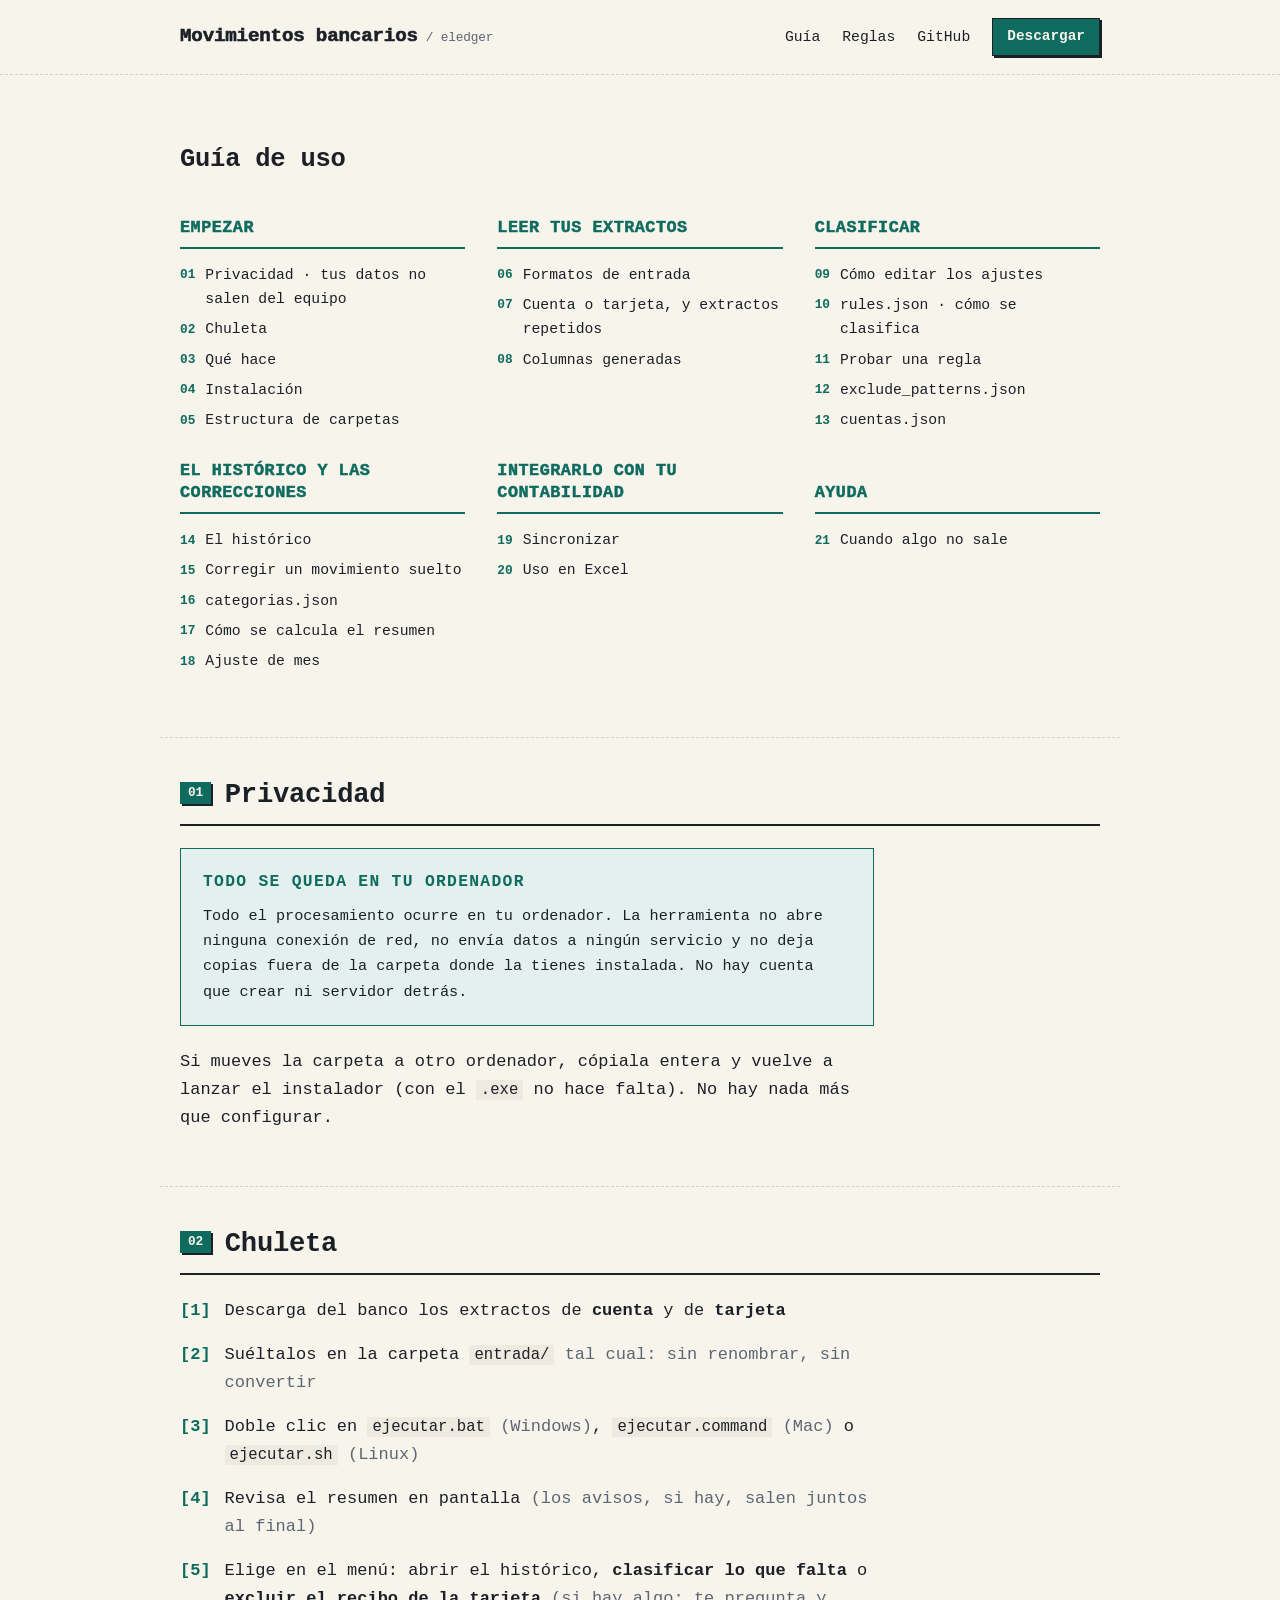
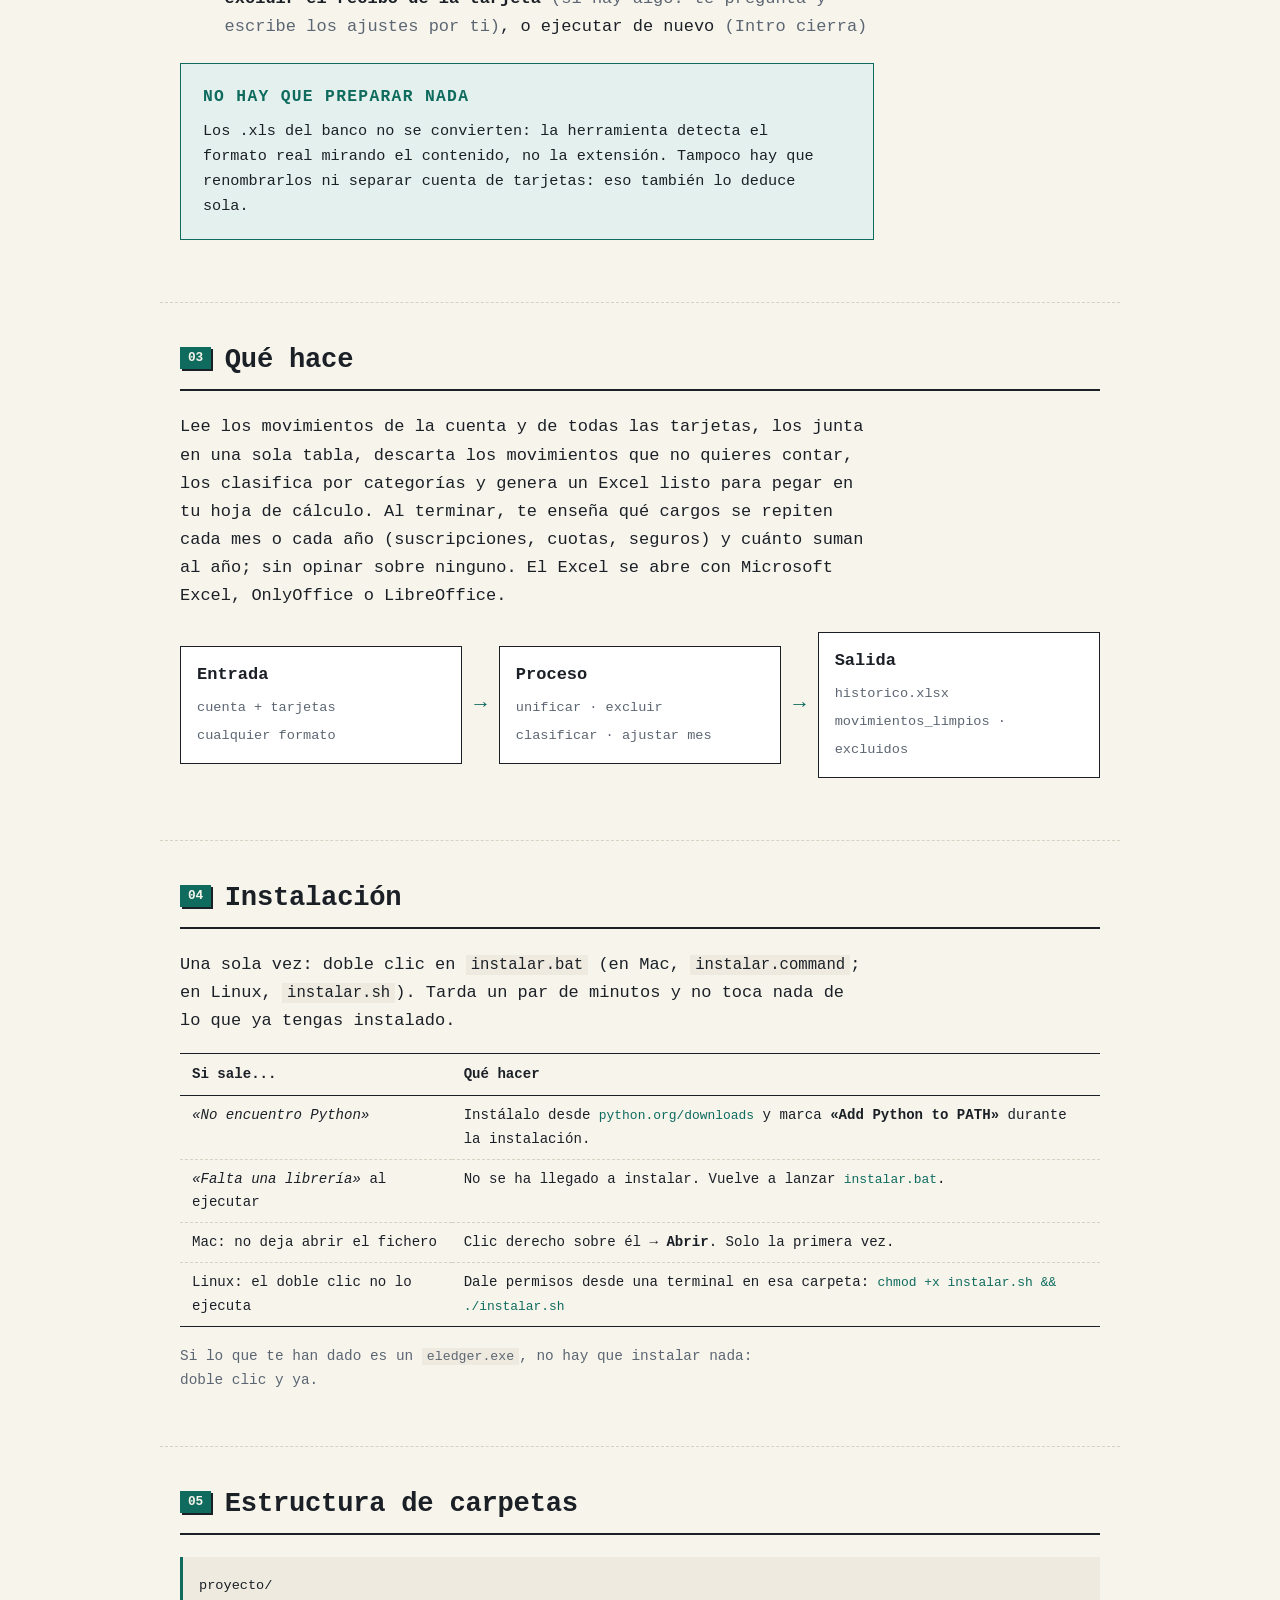
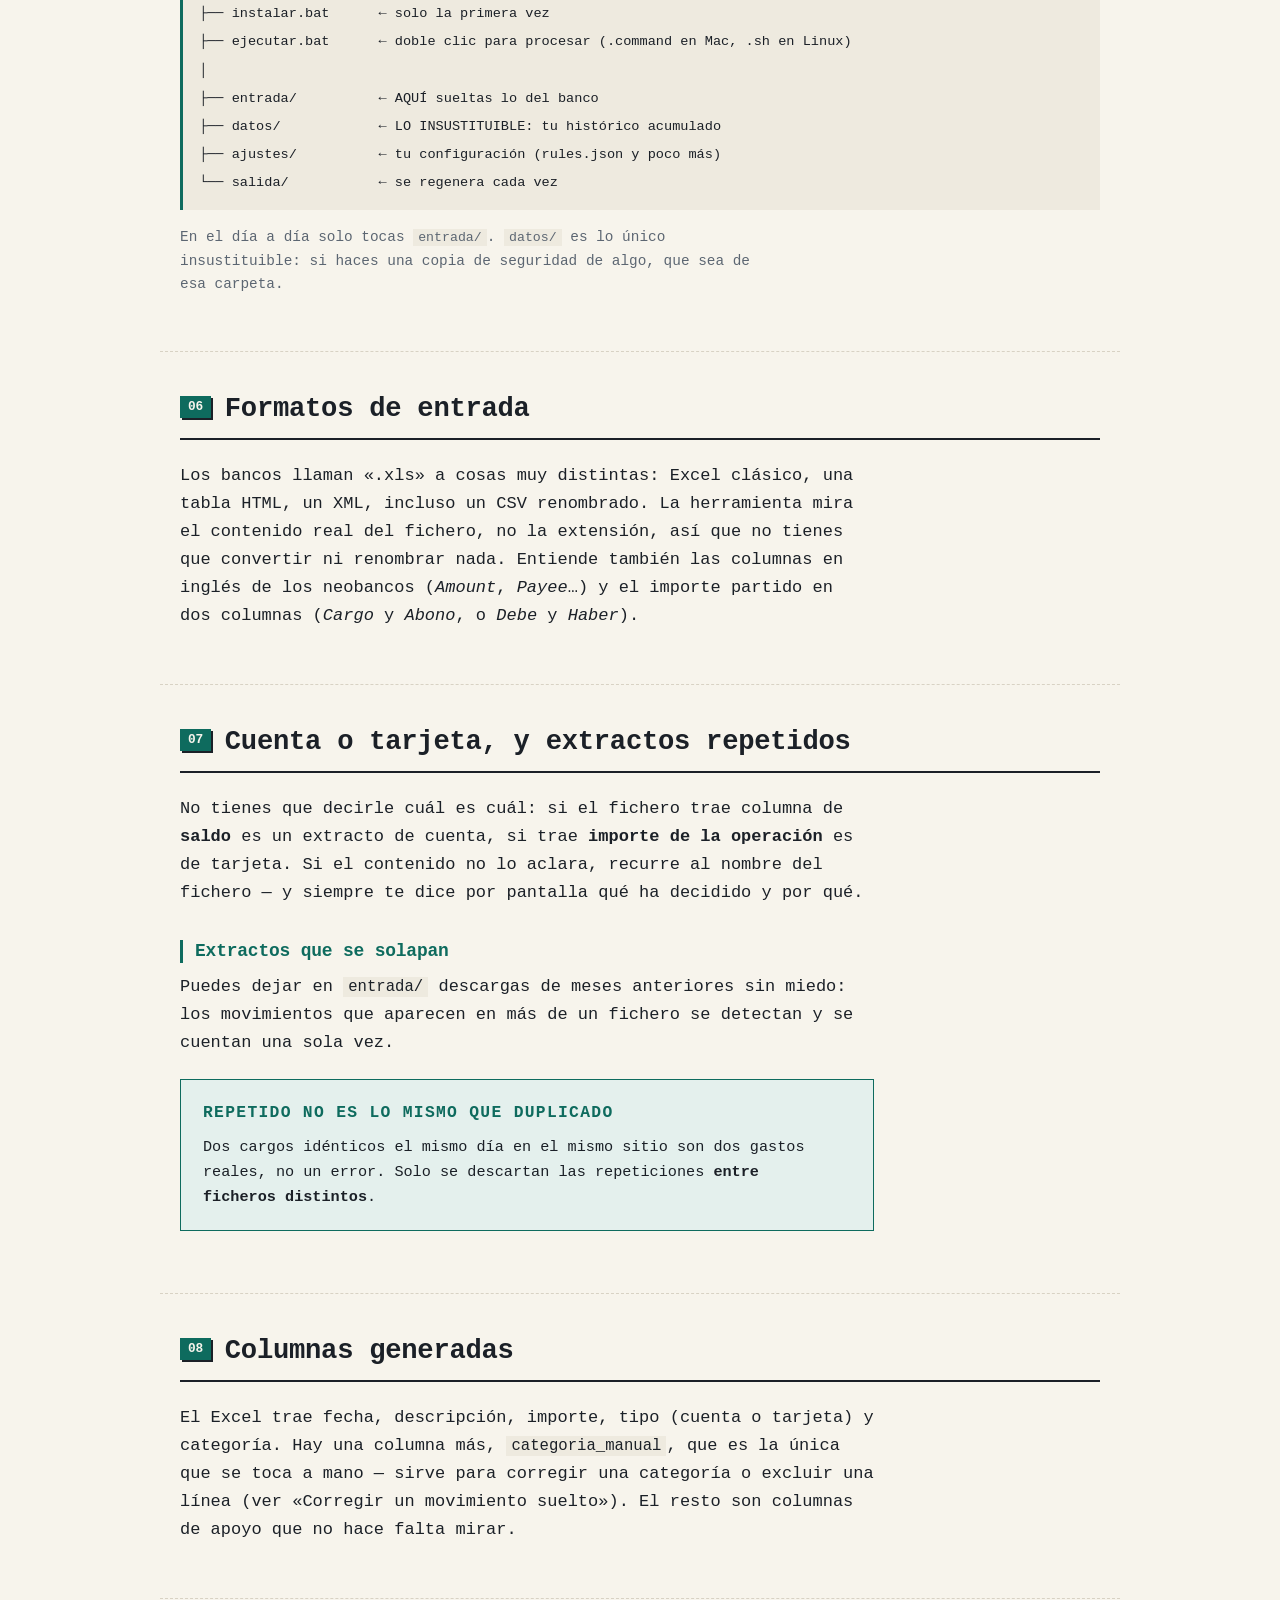
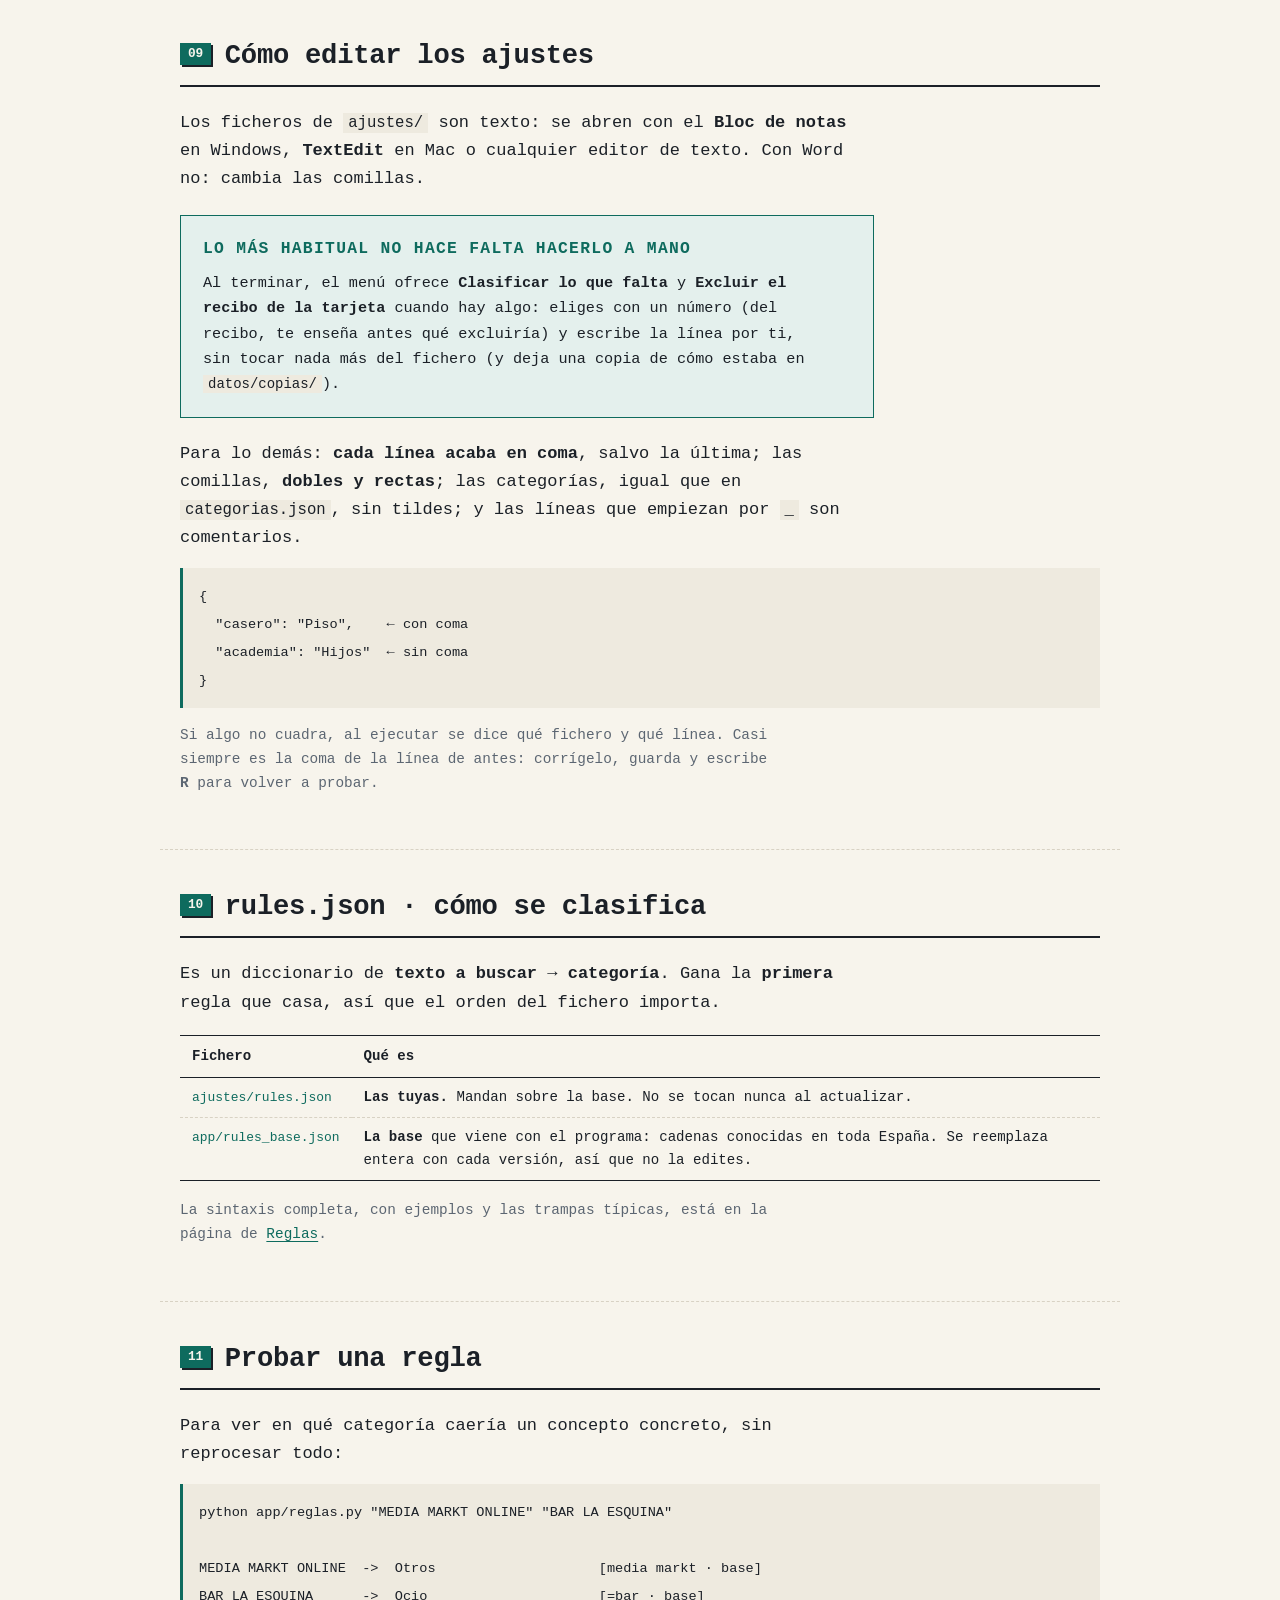
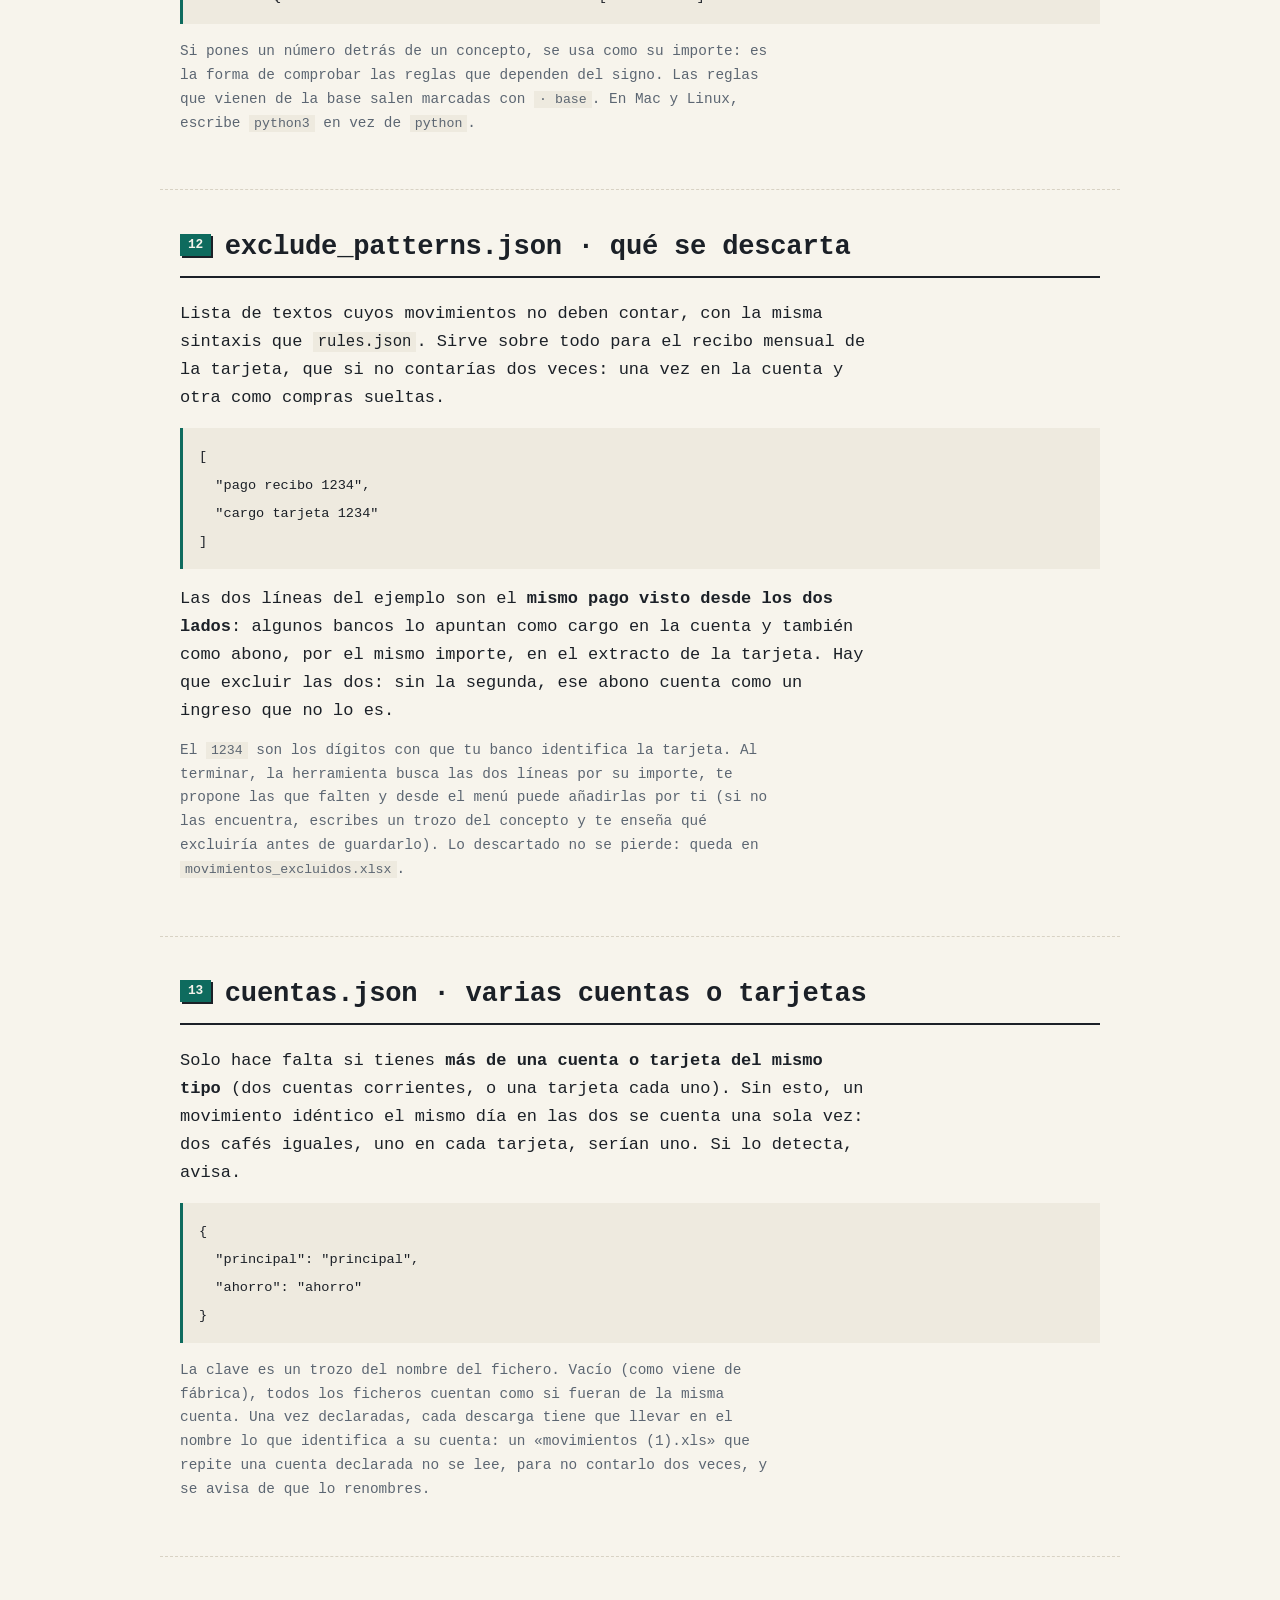
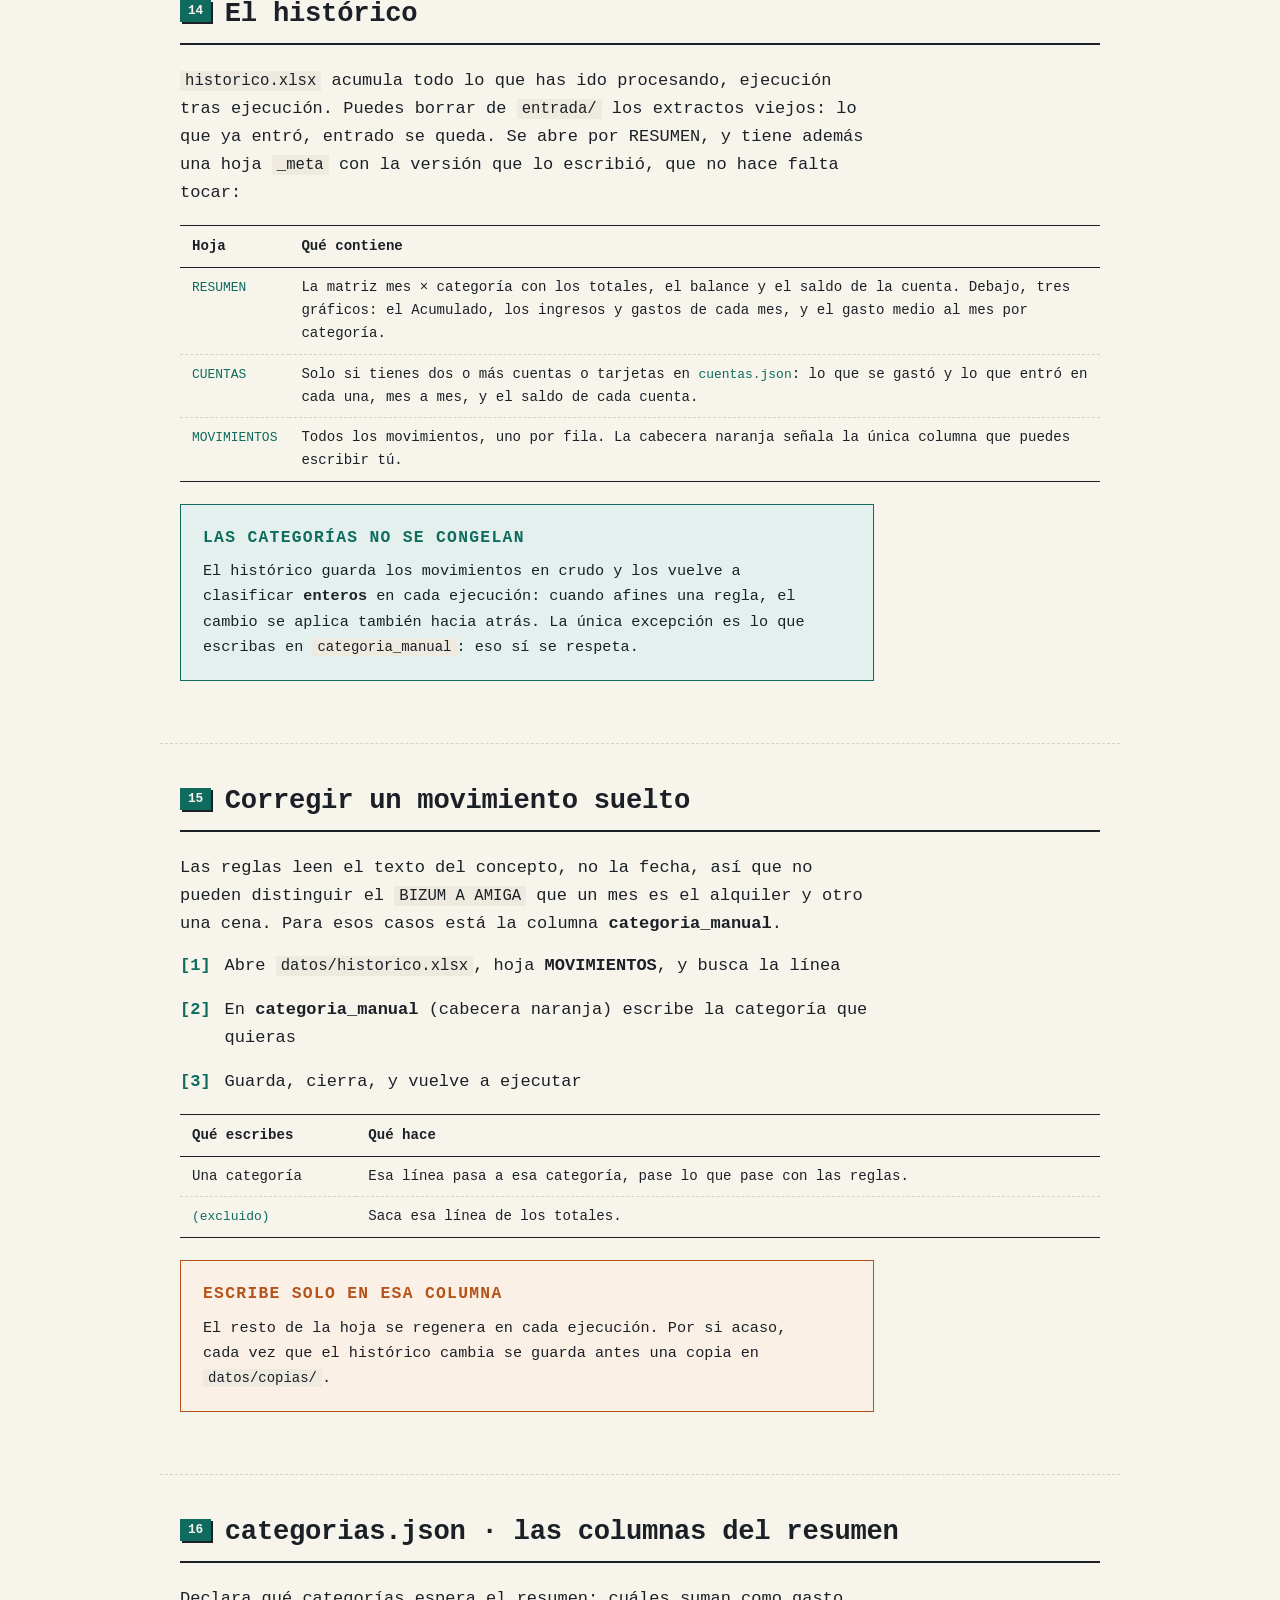
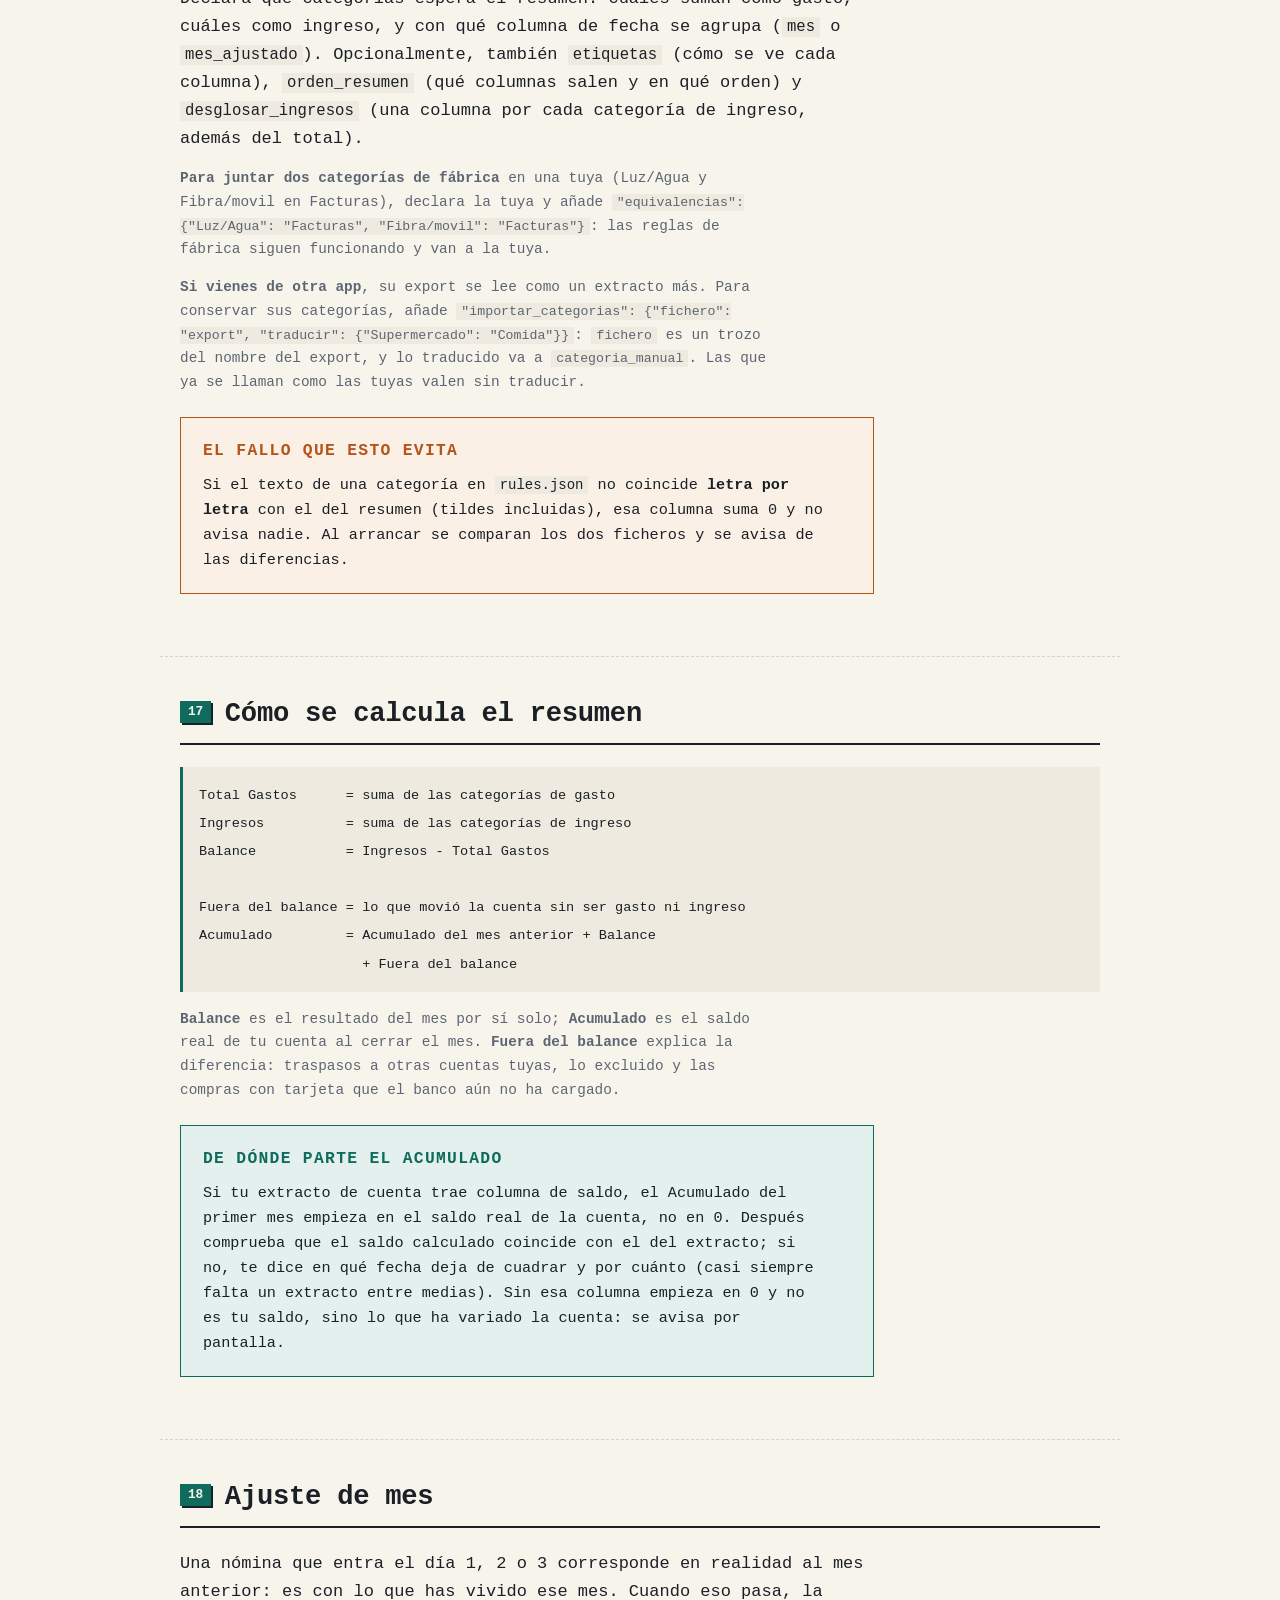
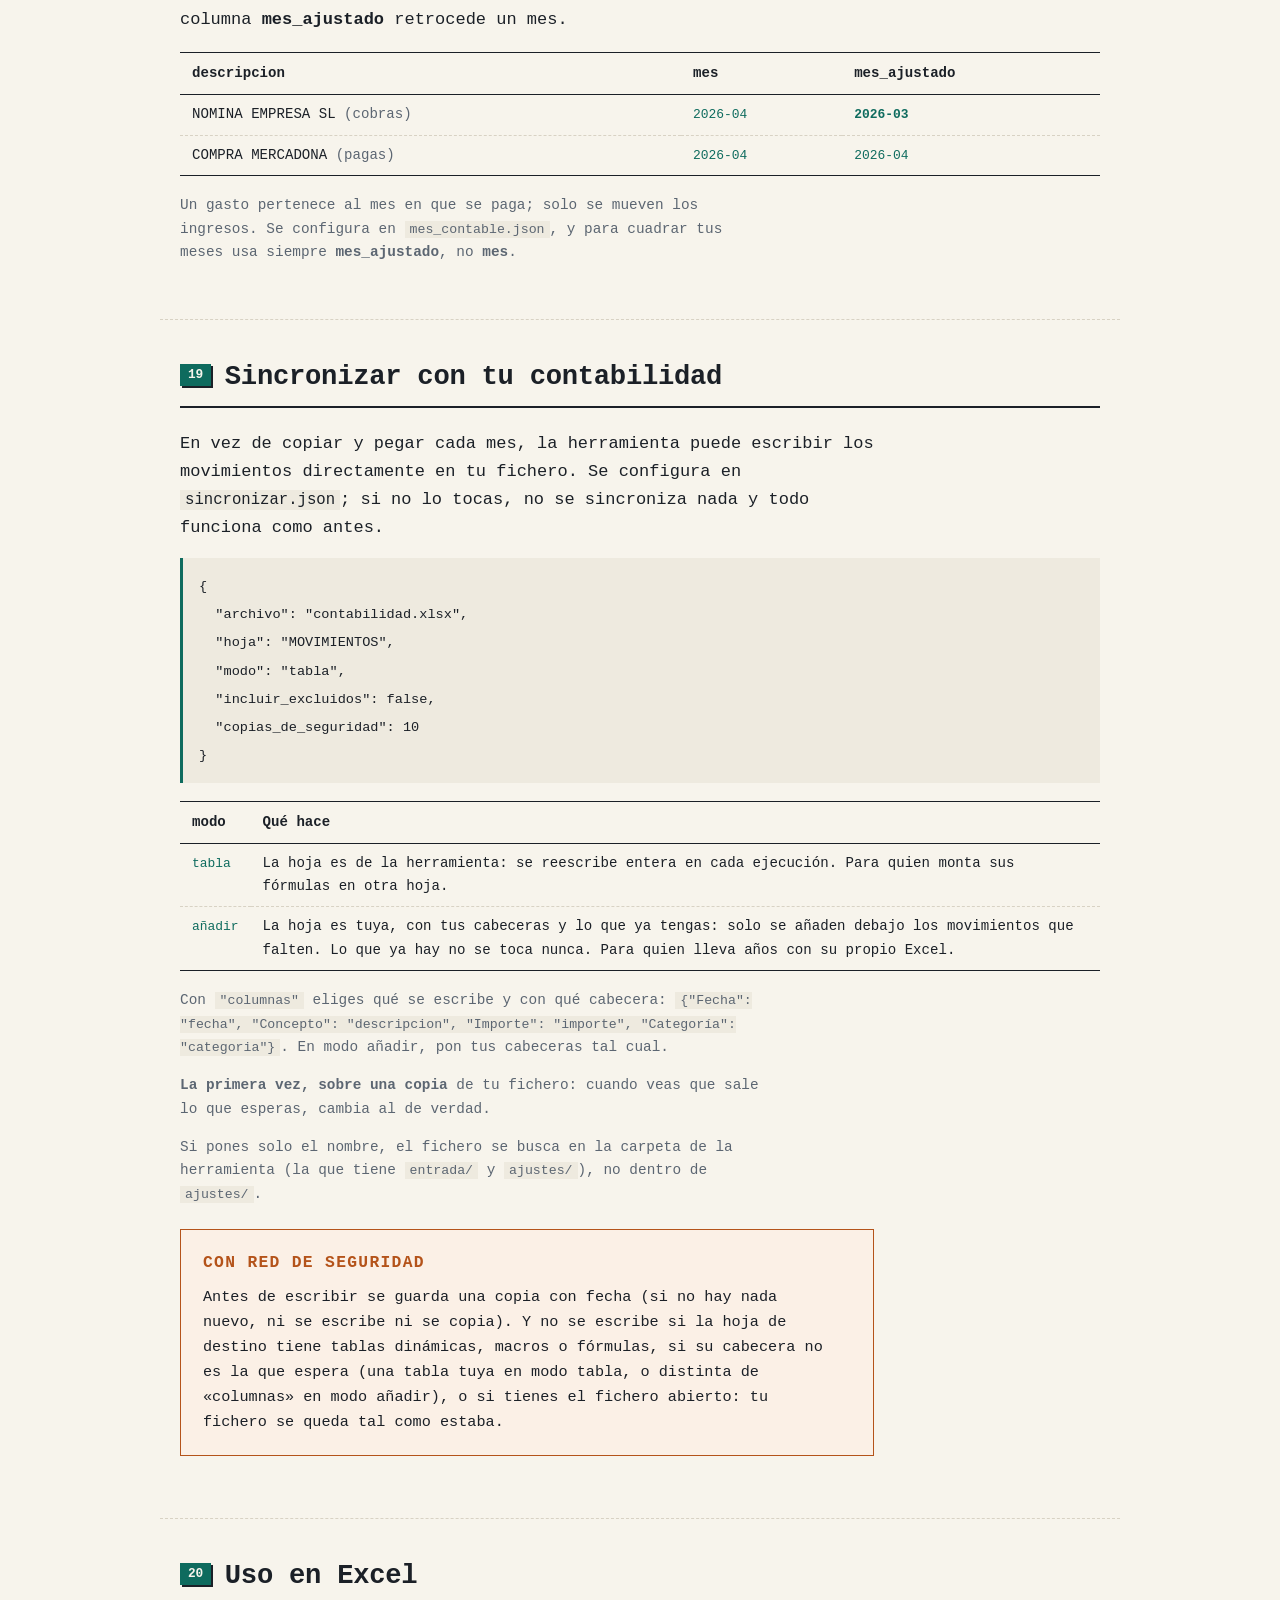
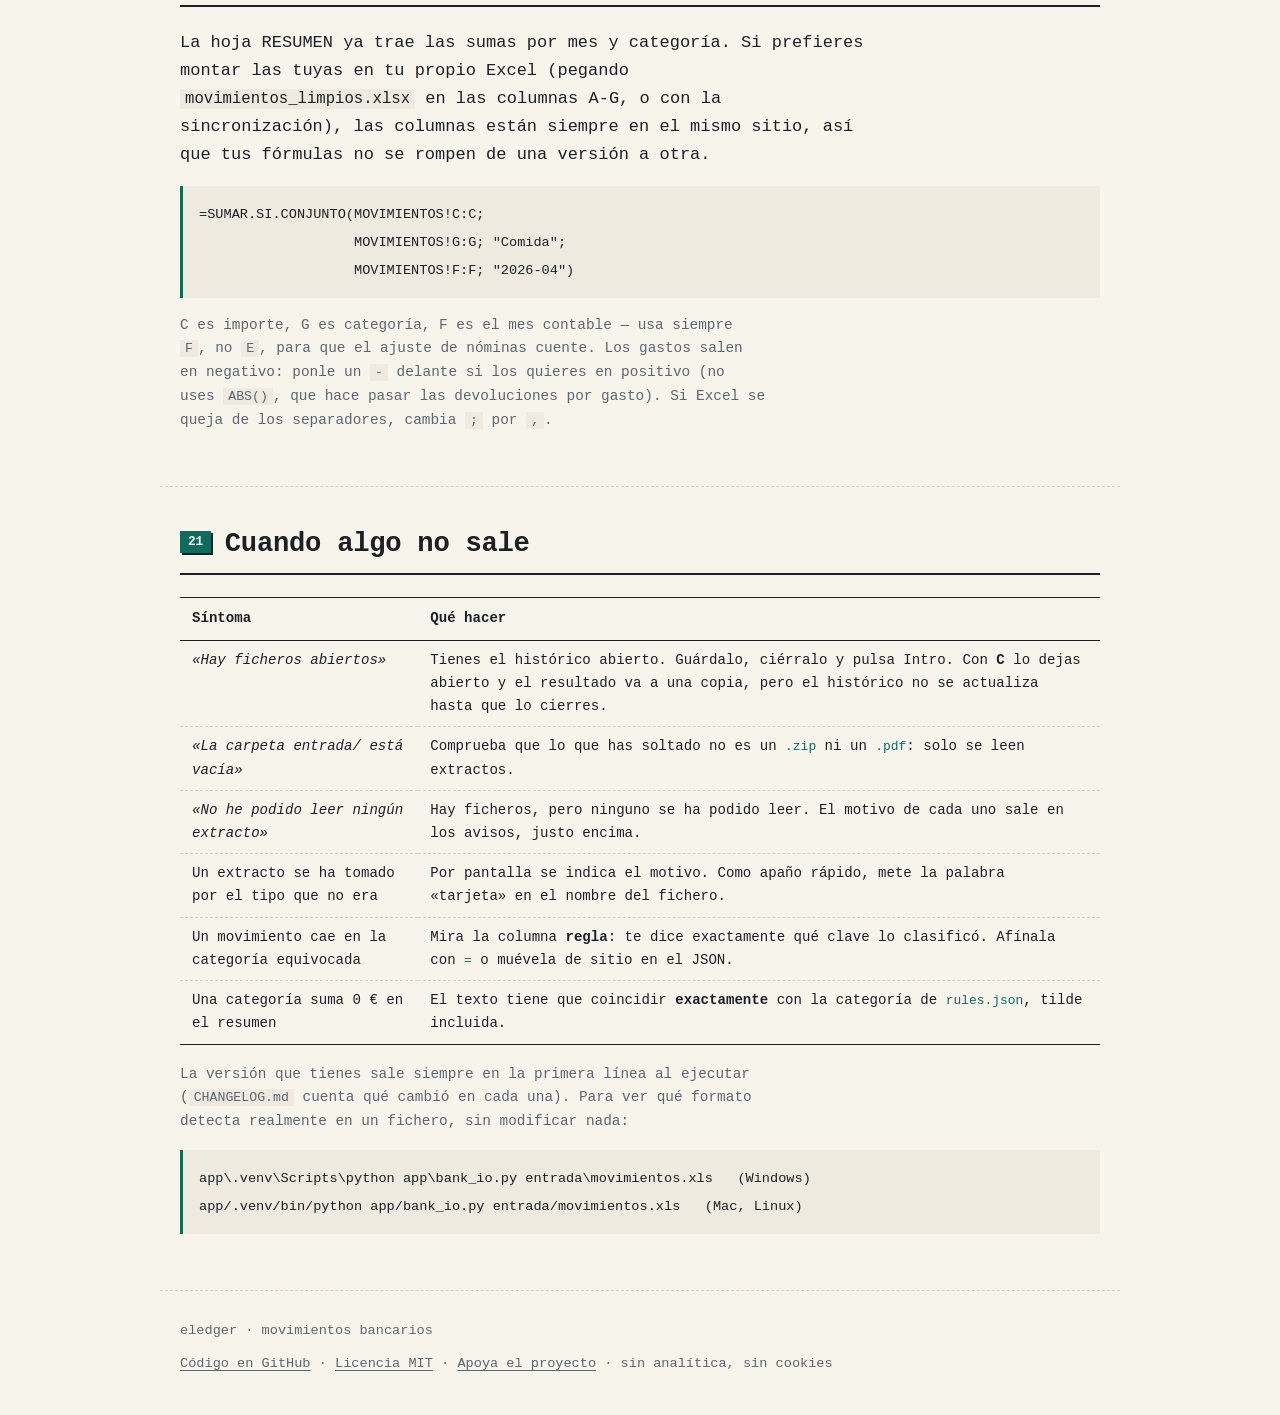
==== commit d49d0bac: "Guía: ejemplos neutros (recibo 1234, sin el formato de un banco, Bizum a una amiga) Co-Authored-By: " ====
--- a/guia/index.html
+++ b/guia/index.html
@@ -288,15 +288,15 @@
     la tarjeta, que si no contarías dos veces: una vez en la cuenta y otra
     como compras sueltas.</p>
   <pre class="codigo"><code>[
-  "pago recibo 77",
-  "tarj.crdto 77"
+  "pago recibo 1234",
+  "cargo tarjeta 1234"
 ]</code></pre>
   <p>Las dos líneas del ejemplo son el <strong>mismo pago visto desde los
     dos lados</strong>: algunos bancos lo apuntan como cargo en la cuenta y
     también como abono, por el mismo importe, en el extracto de la tarjeta.
     Hay que excluir las dos: sin la segunda, ese abono cuenta como un
     ingreso que no lo es.</p>
-  <p class="pmini">El <code>77</code> son los dígitos con que tu banco
+  <p class="pmini">El <code>1234</code> son los dígitos con que tu banco
     identifica la tarjeta. Al terminar, la herramienta busca las dos líneas
     por su importe, te propone las que falten y desde el menú puede
     añadirlas por ti (si no las encuentra, escribes un trozo del concepto y
@@ -367,7 +367,7 @@
 <section class="contenedor seccion-guia" id="corregir-un-movimiento">
   <h2>Corregir un movimiento suelto</h2>
   <p>Las reglas leen el texto del concepto, no la fecha, así que no pueden
-    distinguir el <code>BIZUM A MARTA</code> que un mes es el alquiler y otro
+    distinguir el <code>BIZUM A AMIGA</code> que un mes es el alquiler y otro
     una cena. Para esos casos está la columna <strong>categoria_manual</strong>.</p>
   <ol class="pasos">
     <li><span>Abre <code>datos/historico.xlsx</code>, hoja
